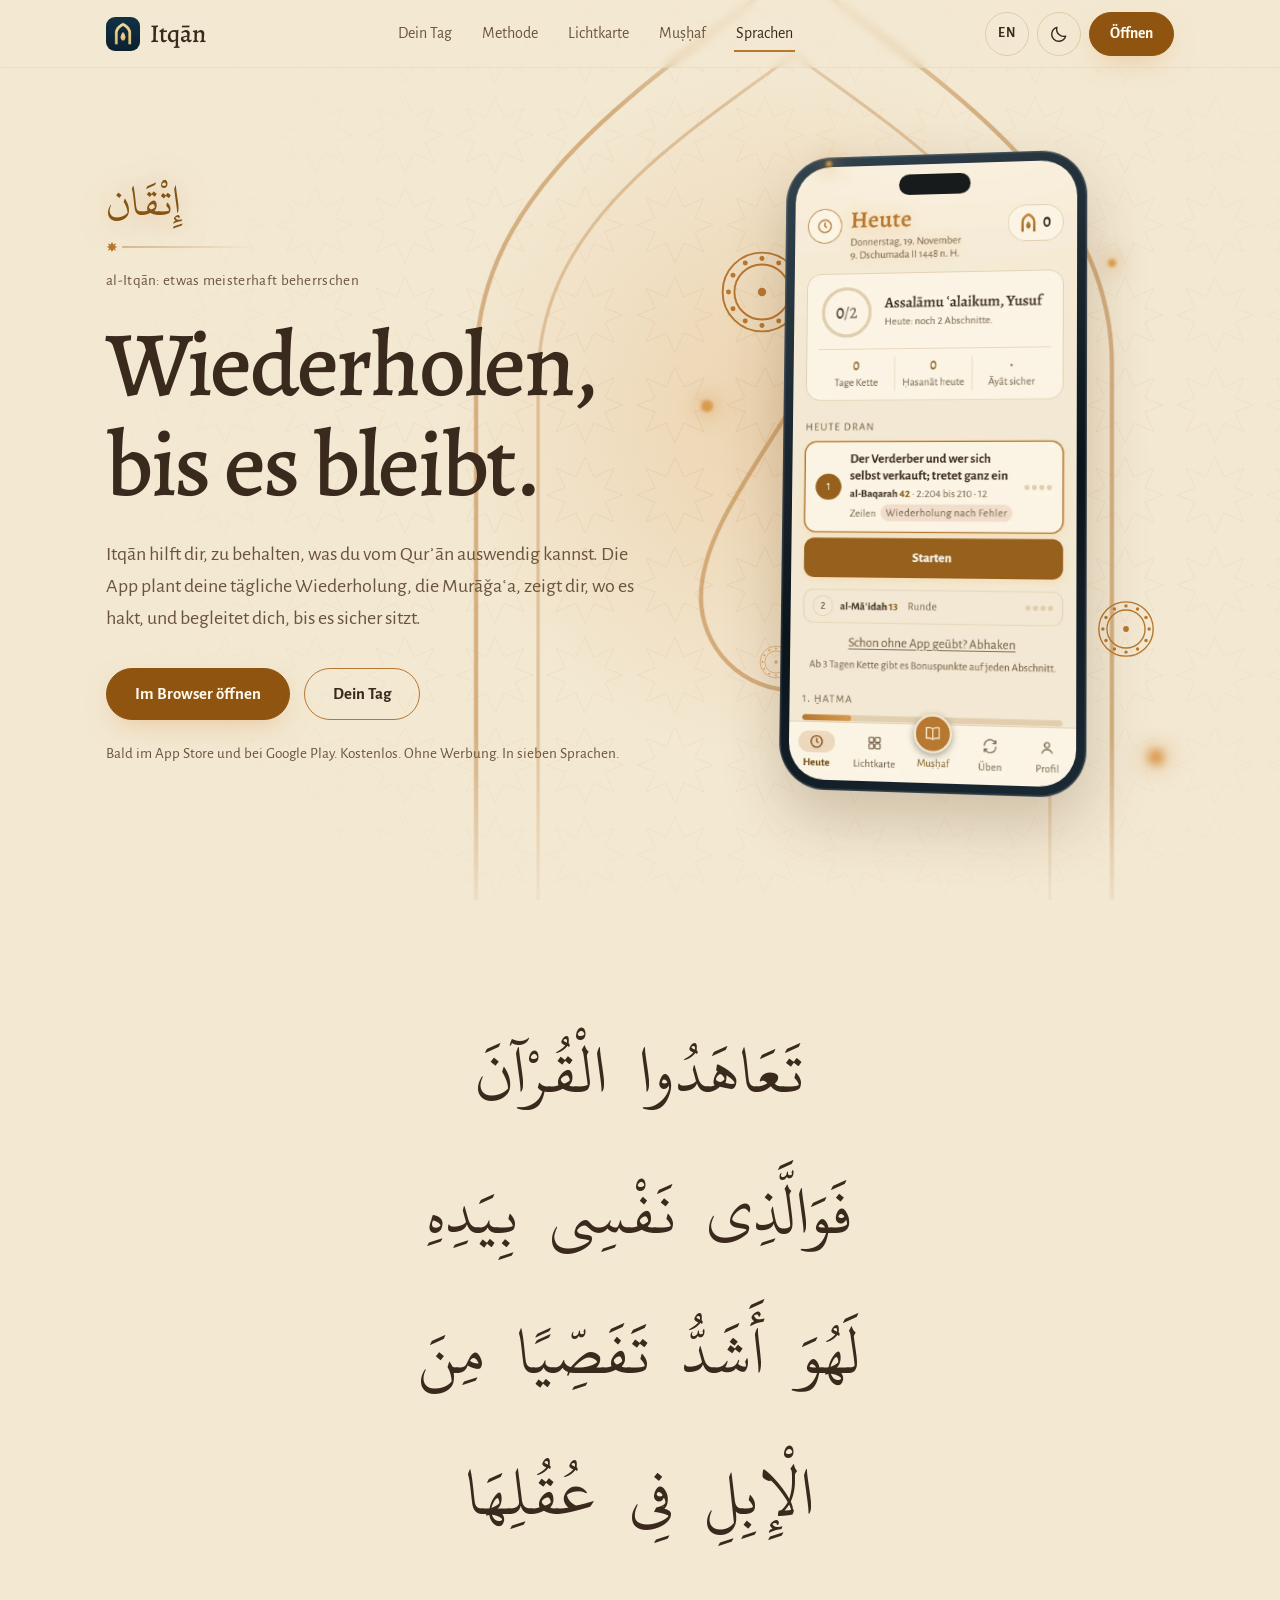
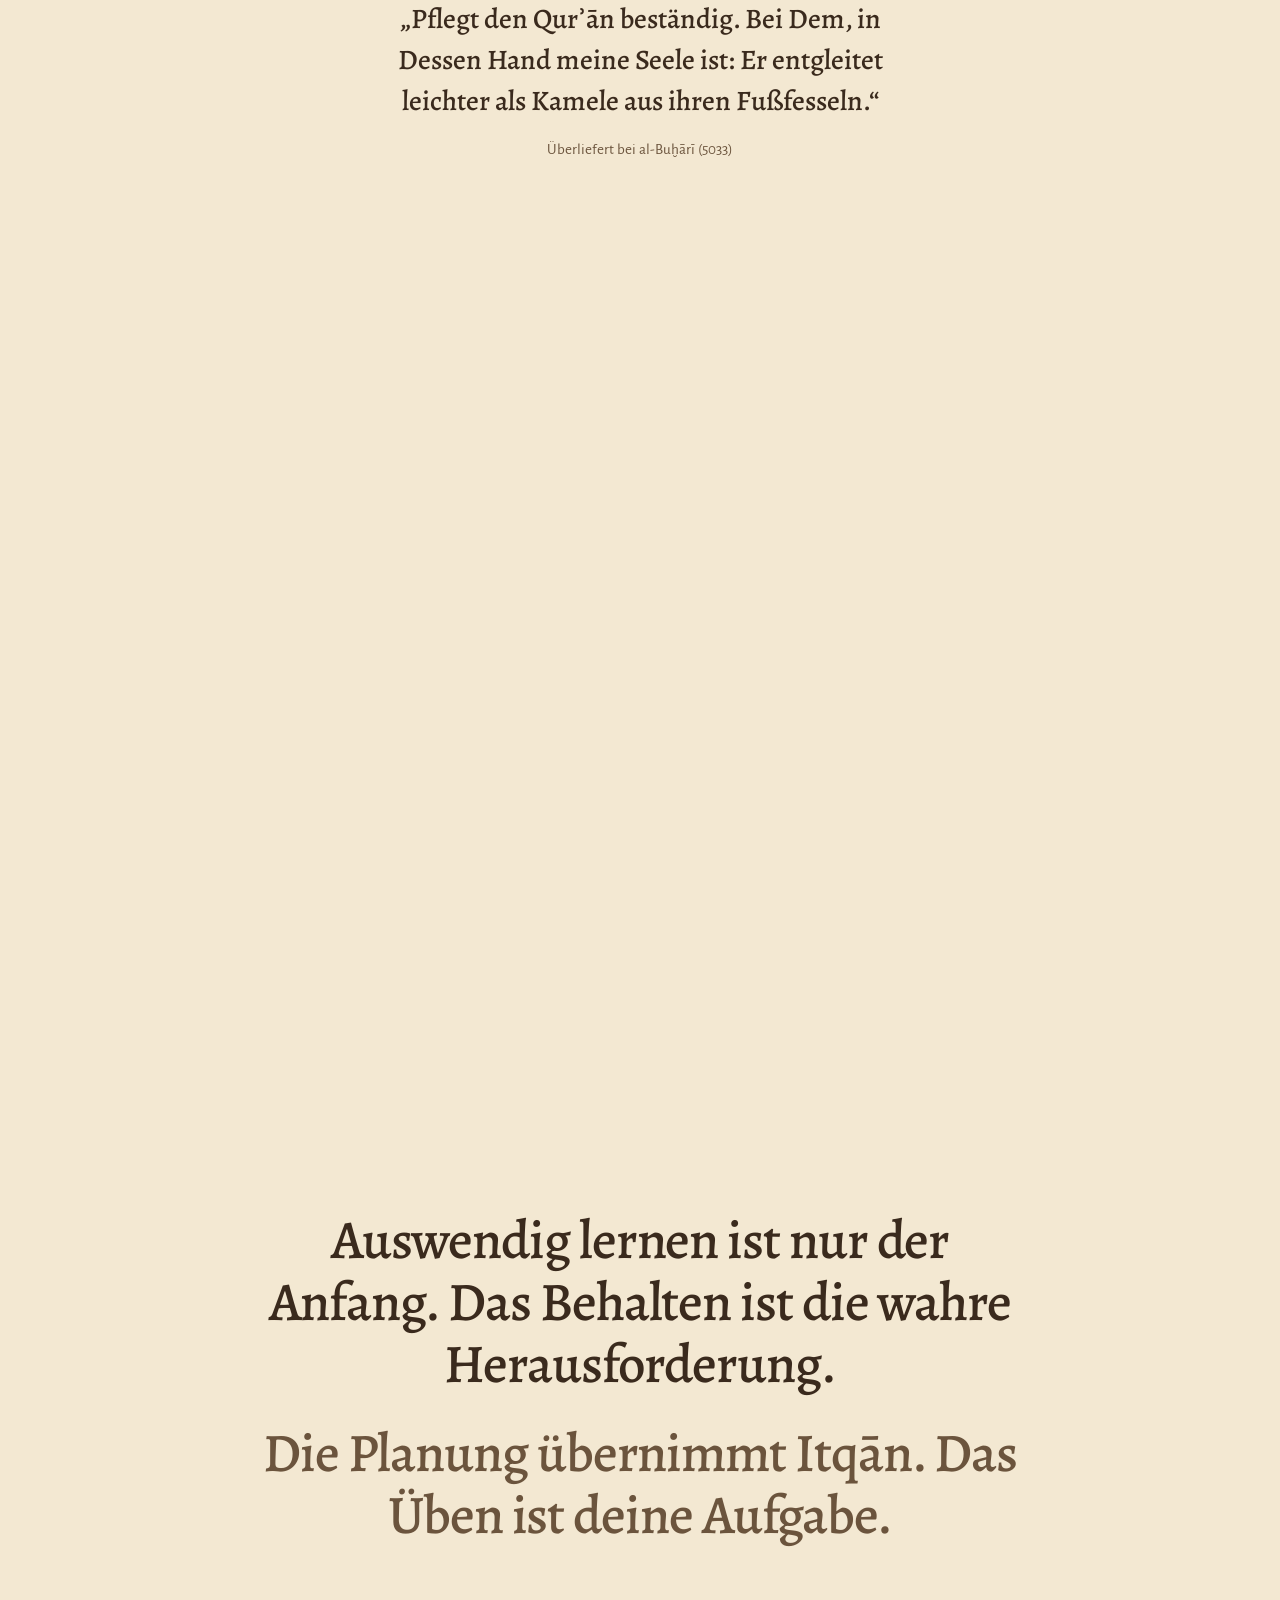
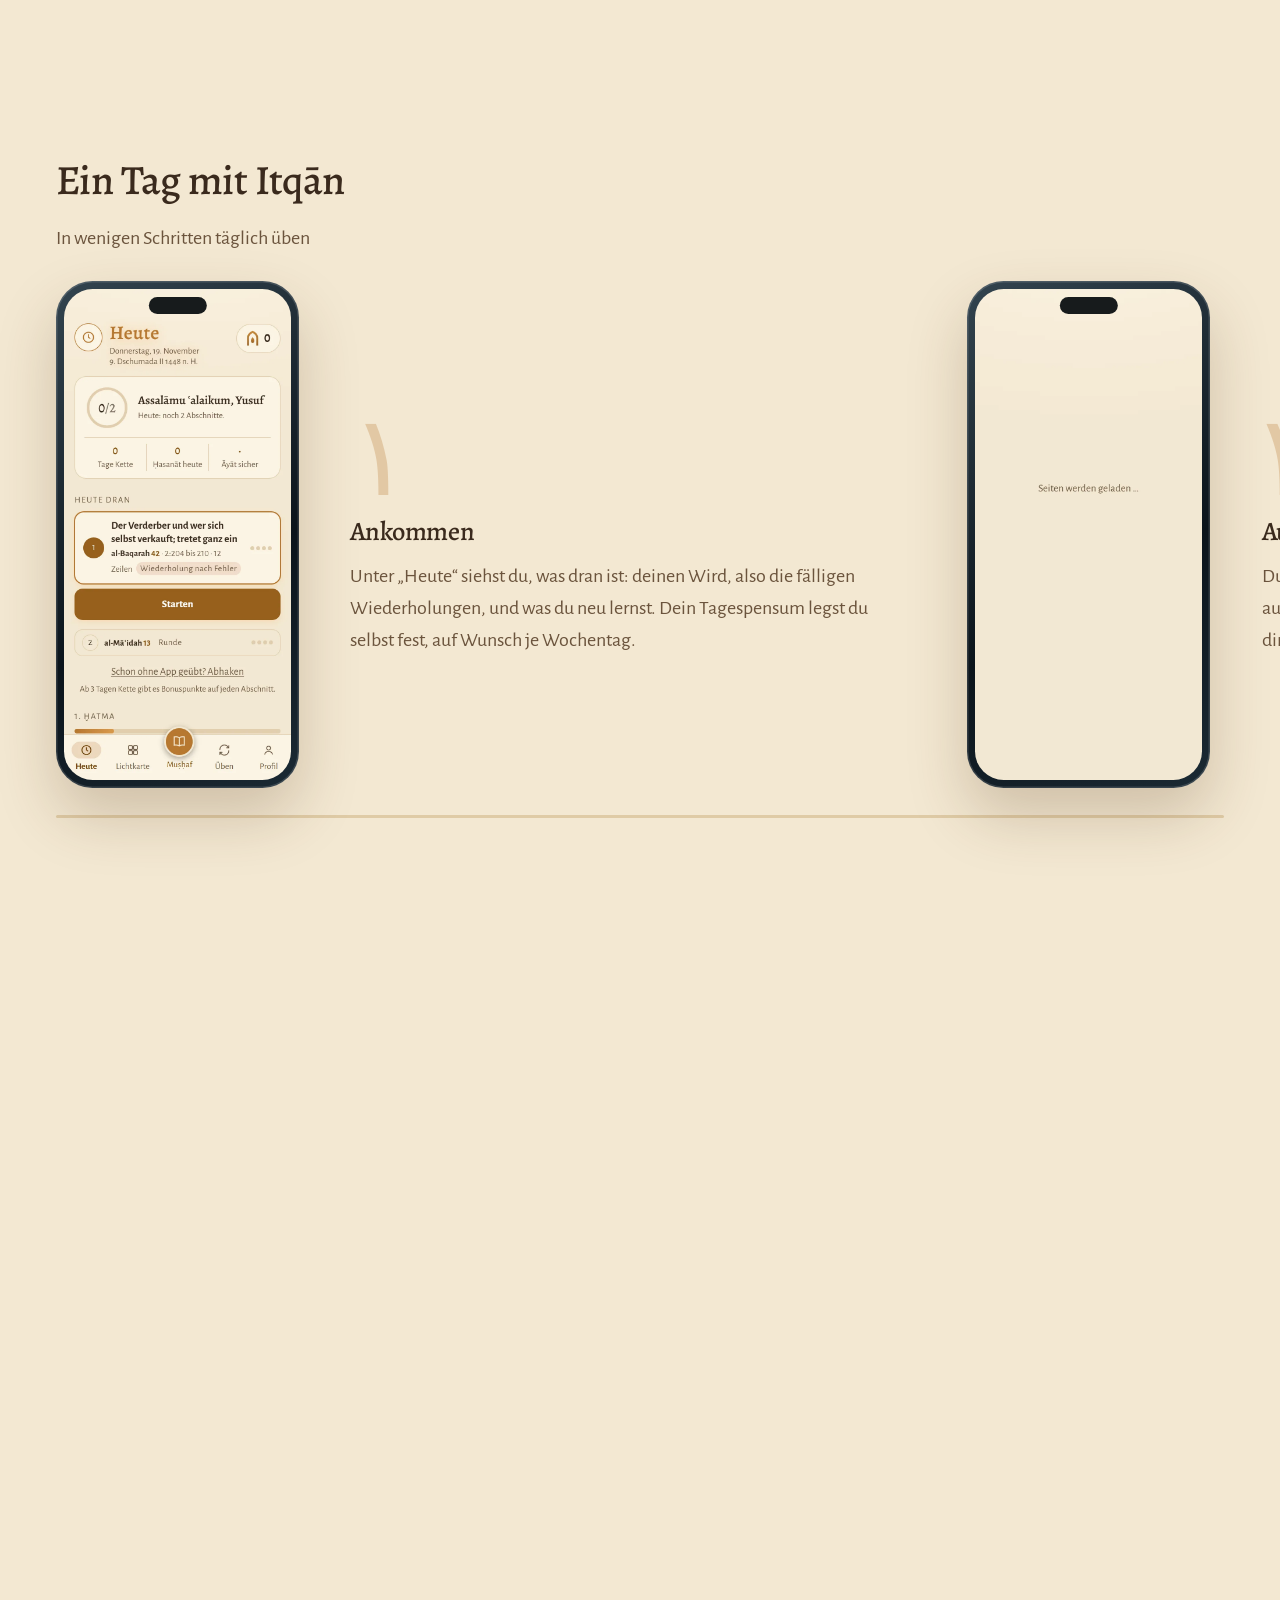
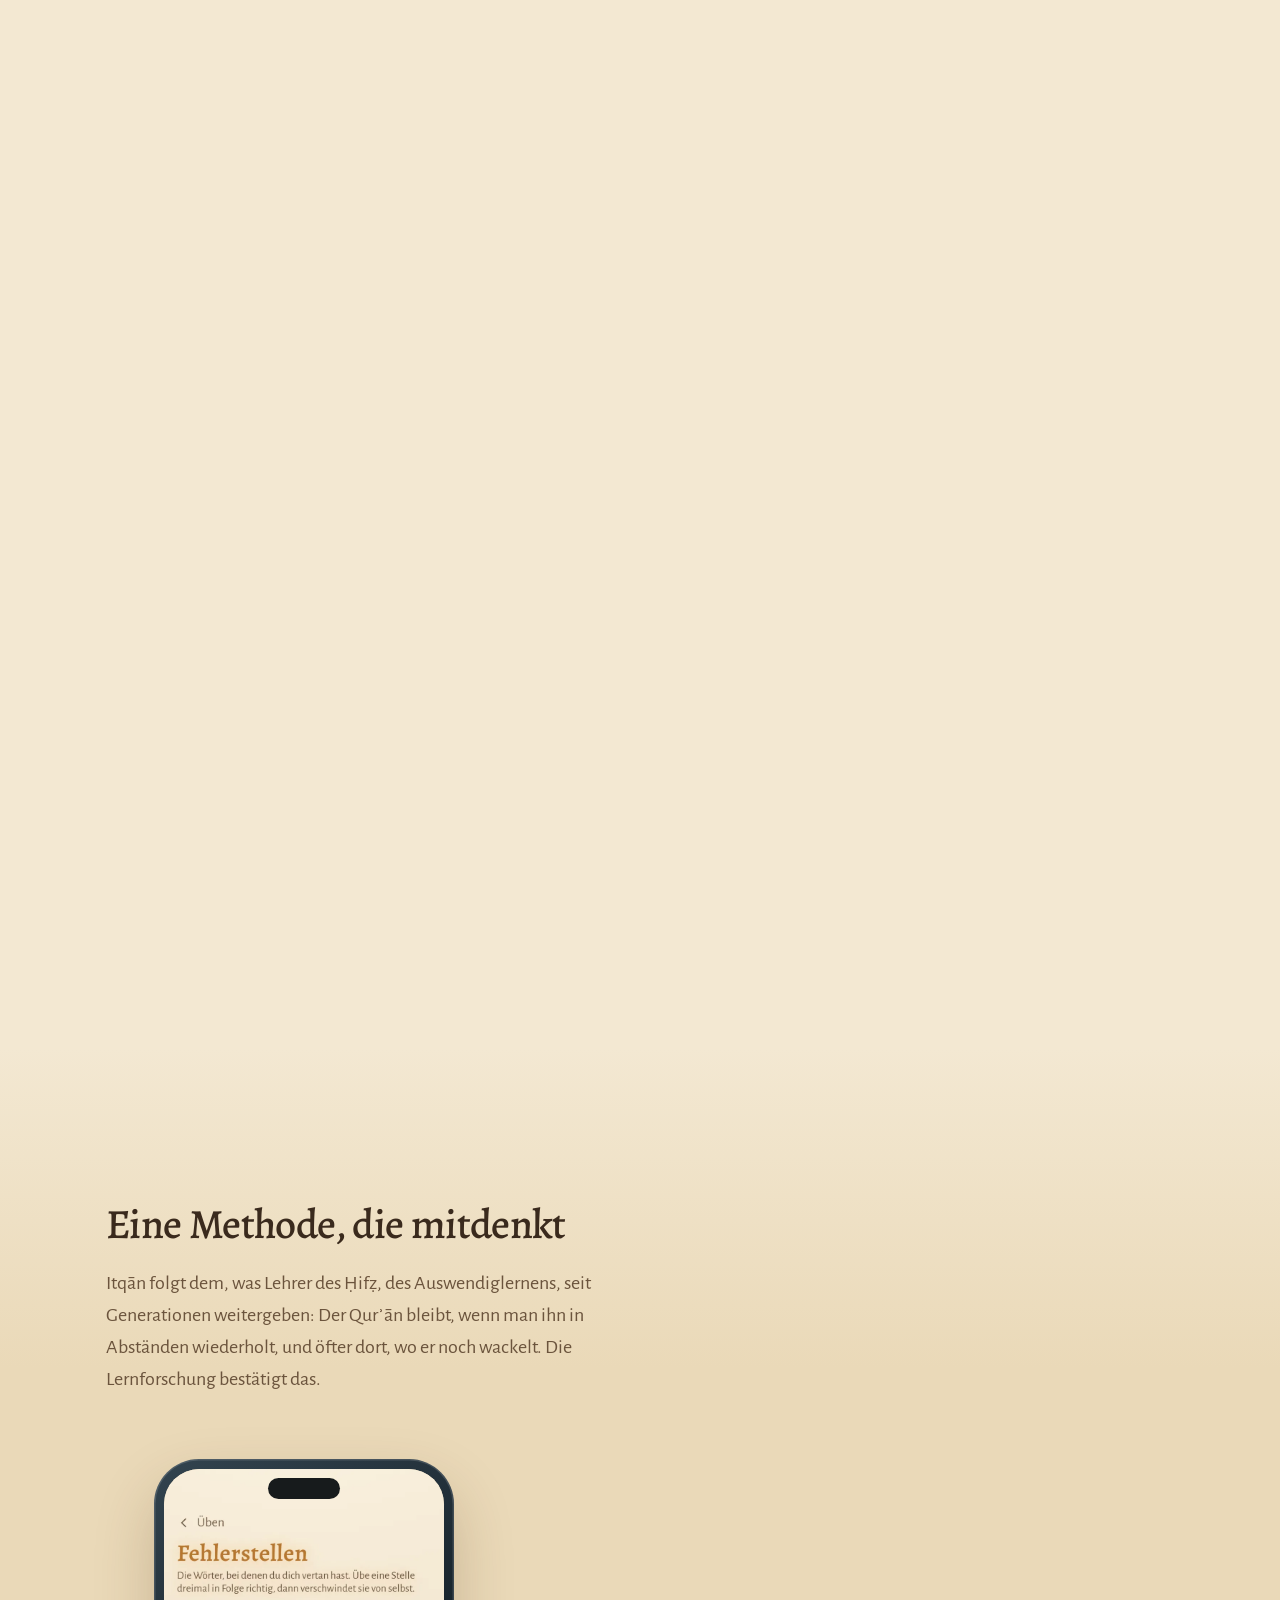
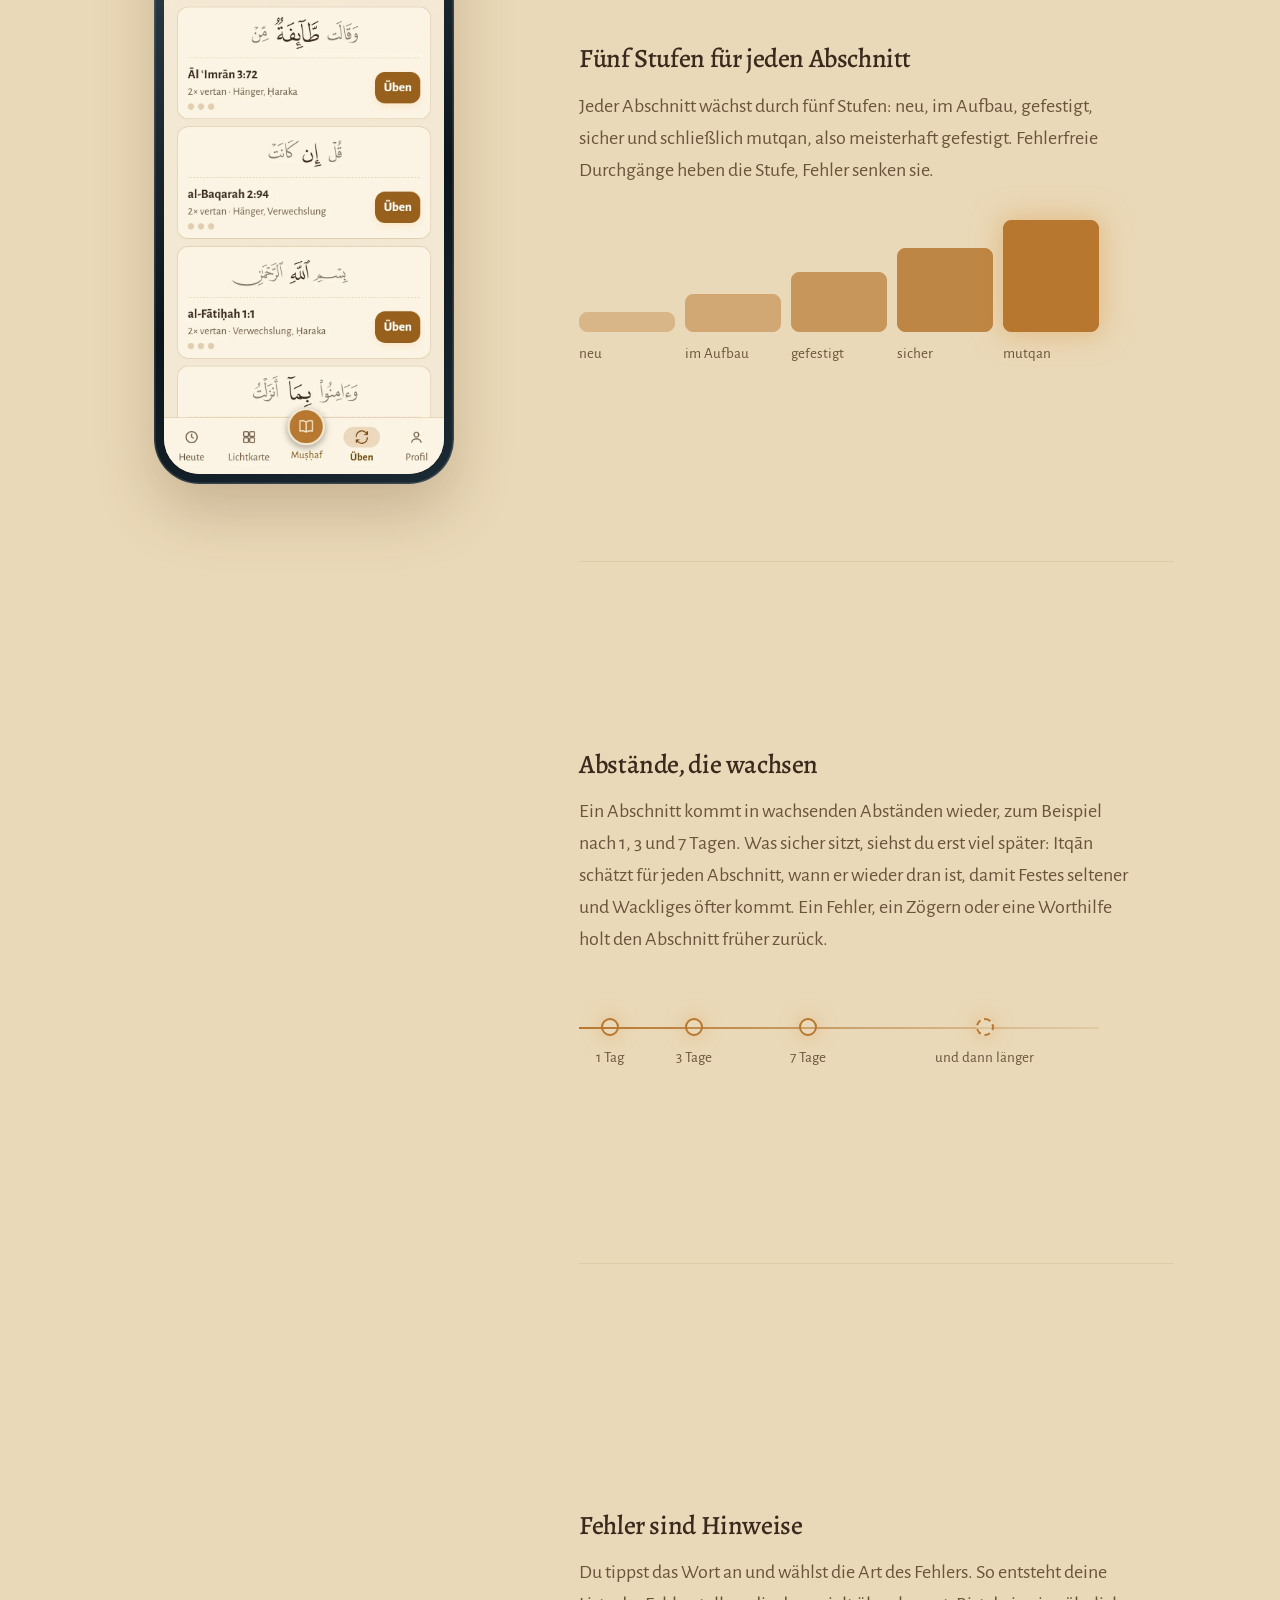
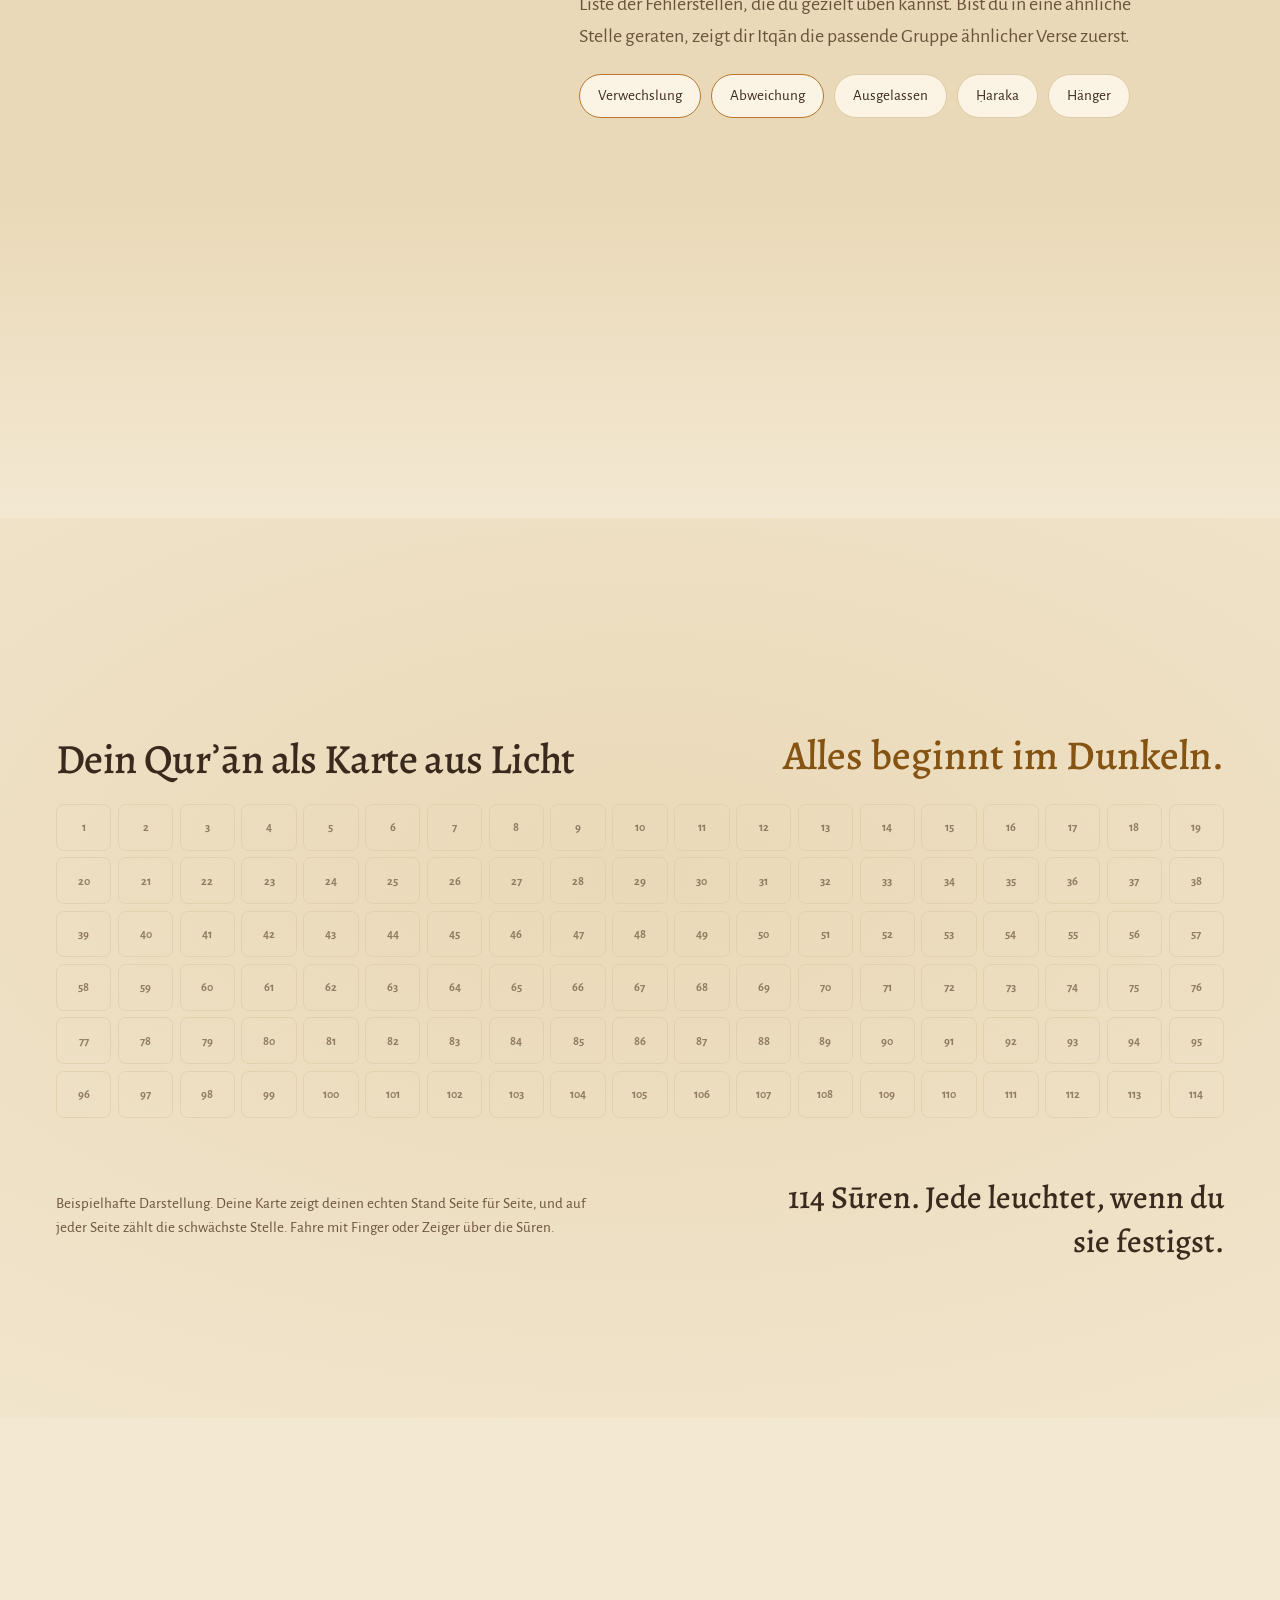
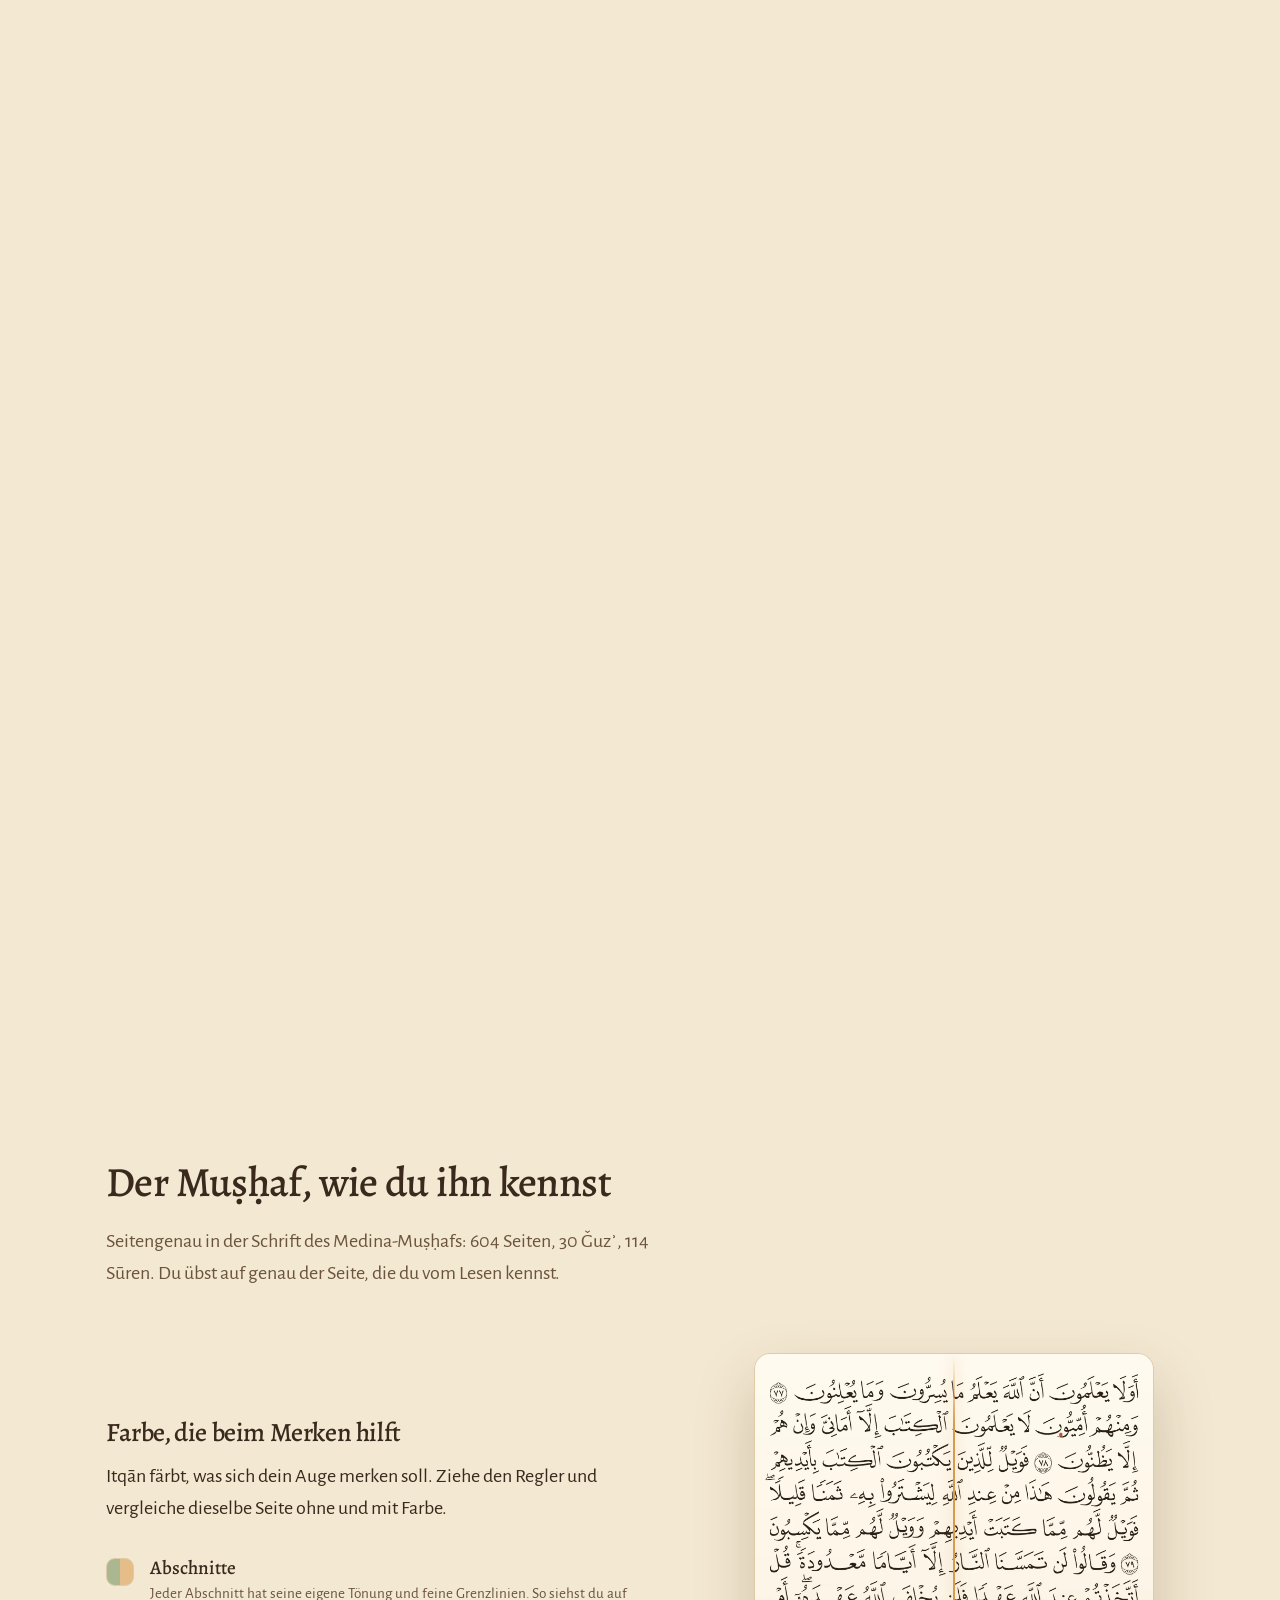
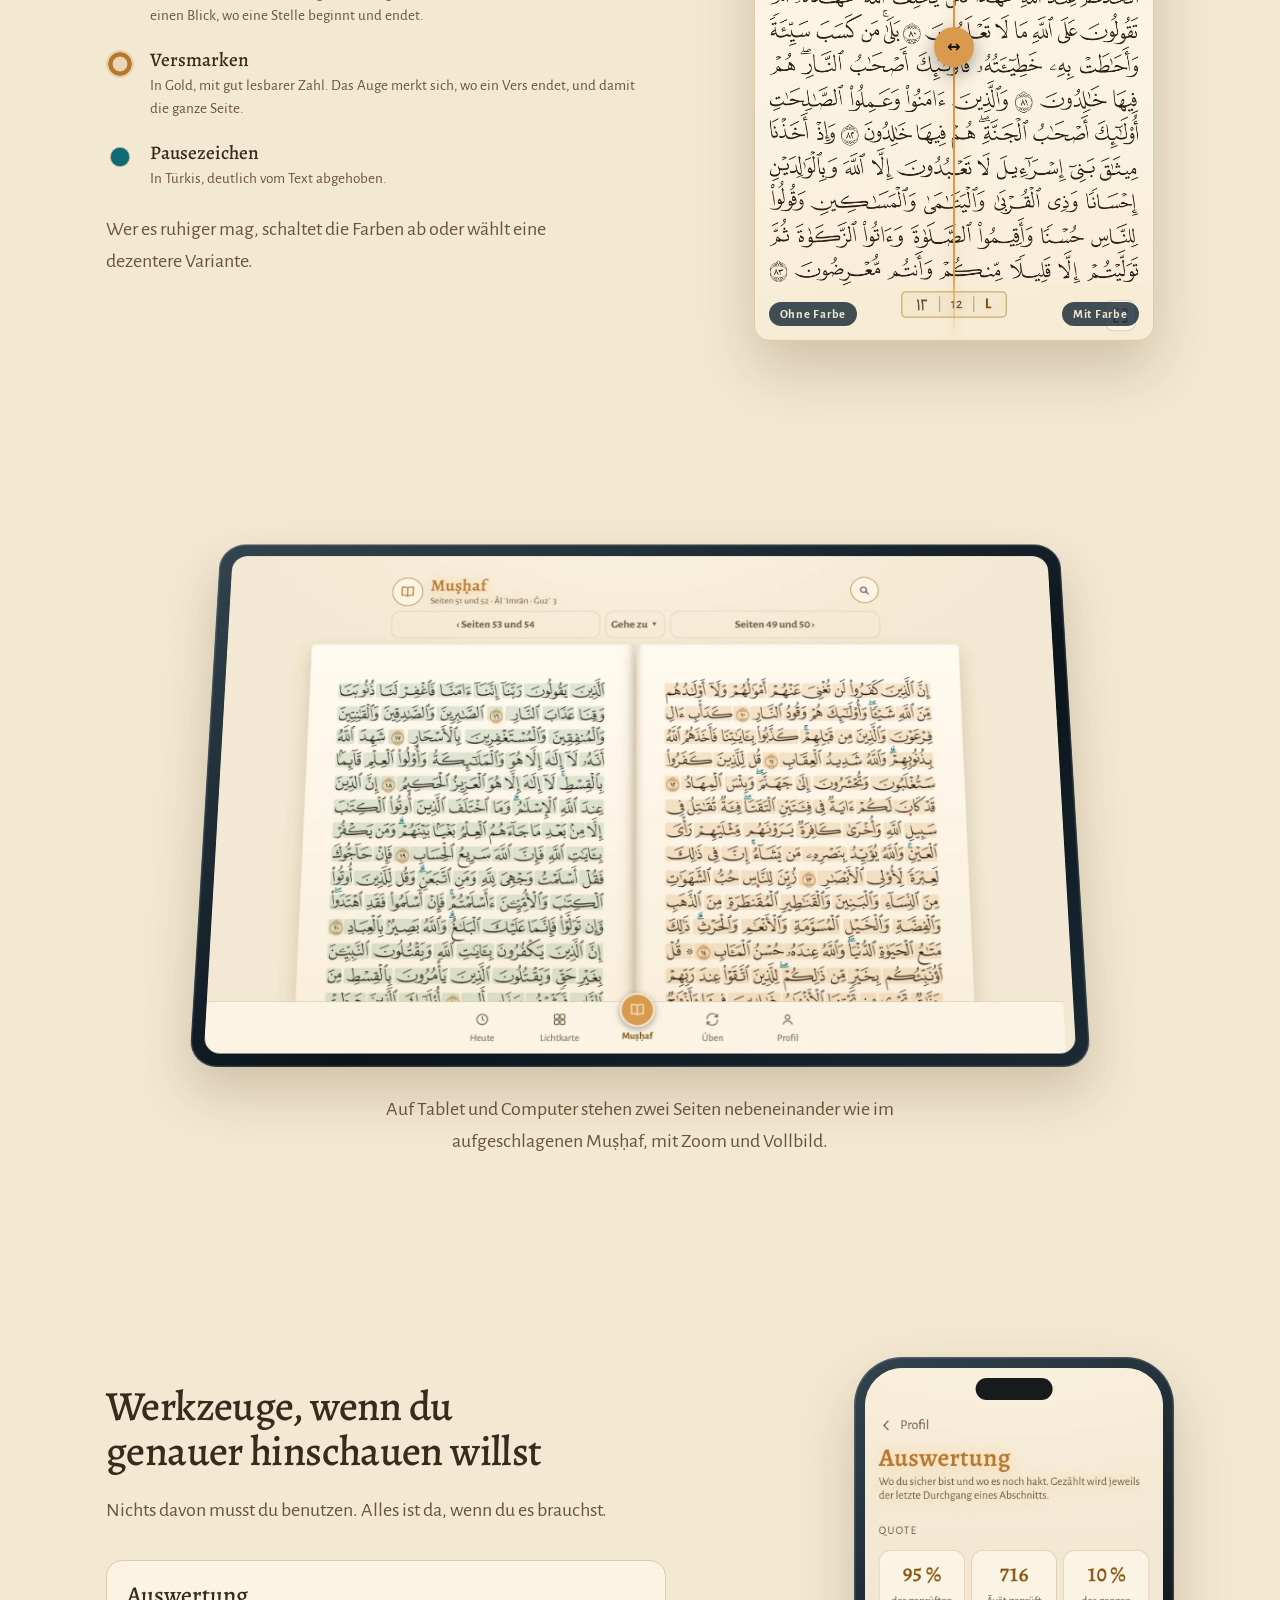
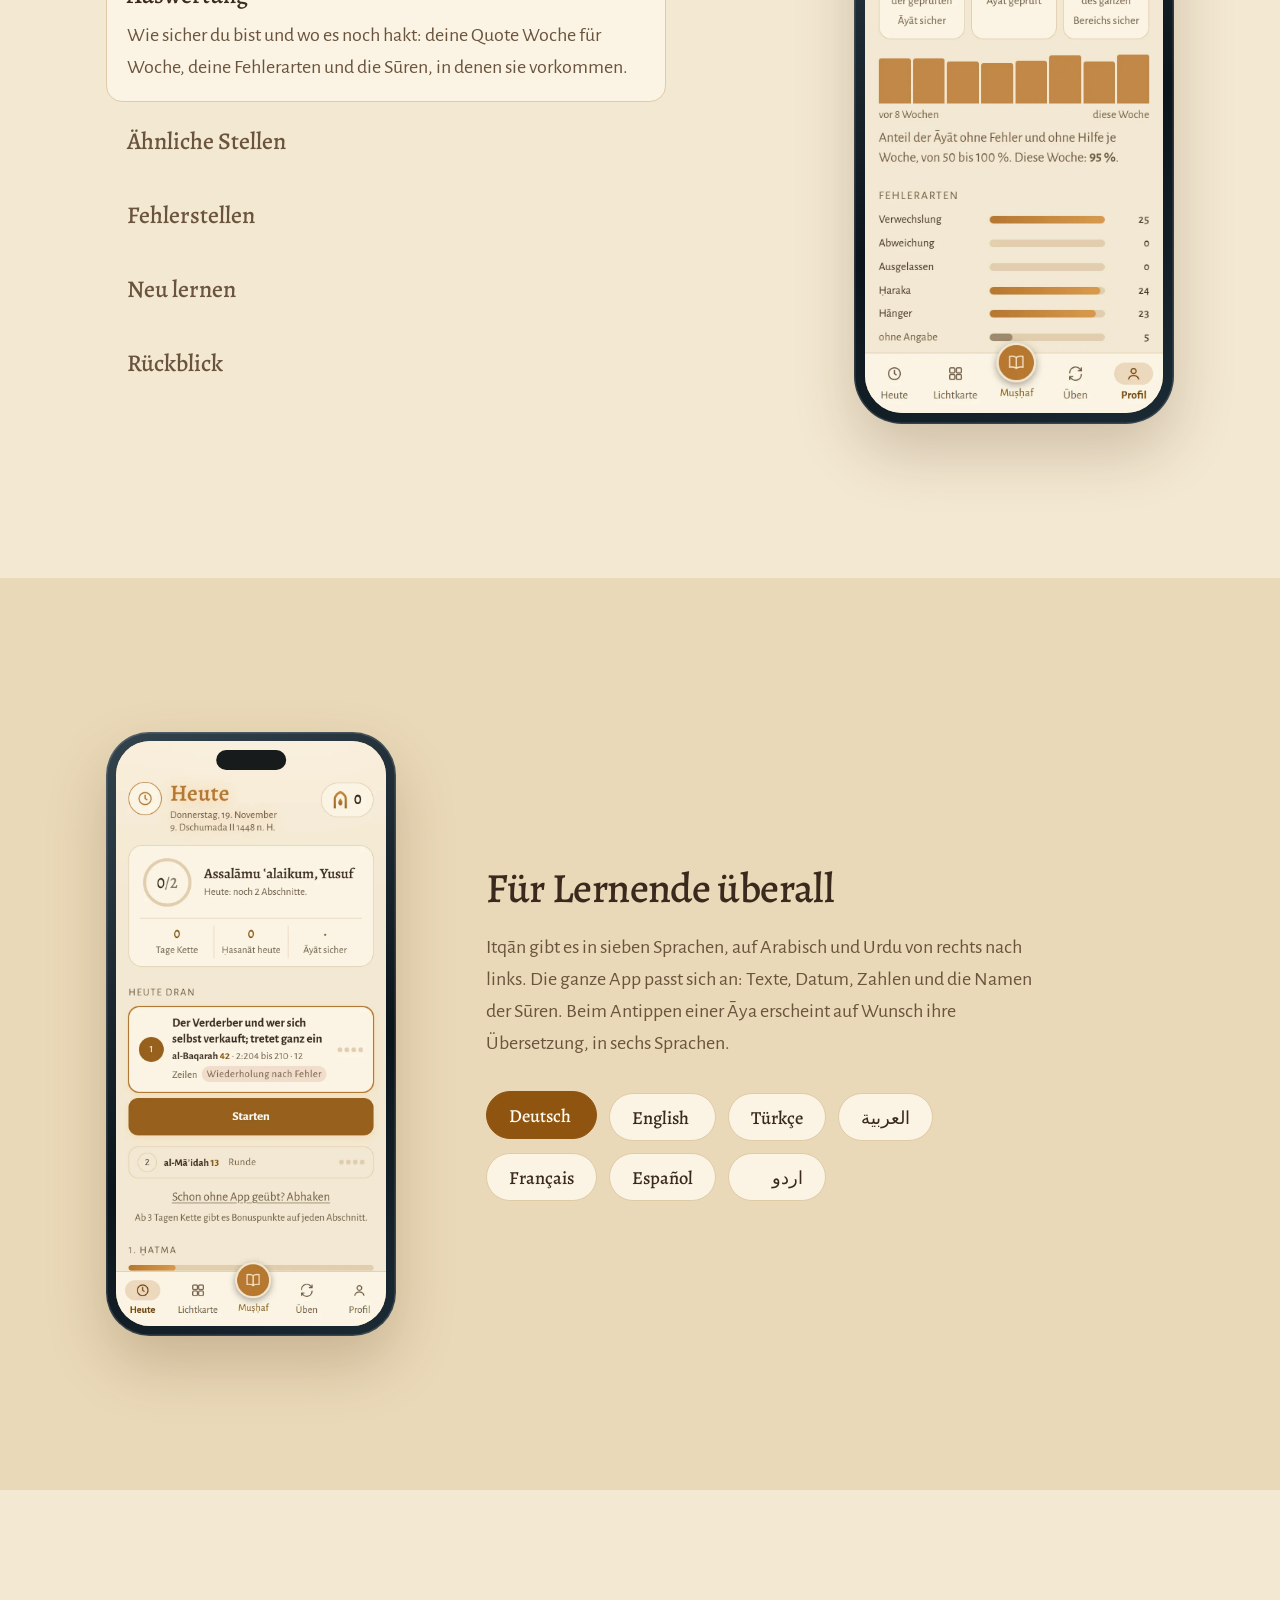
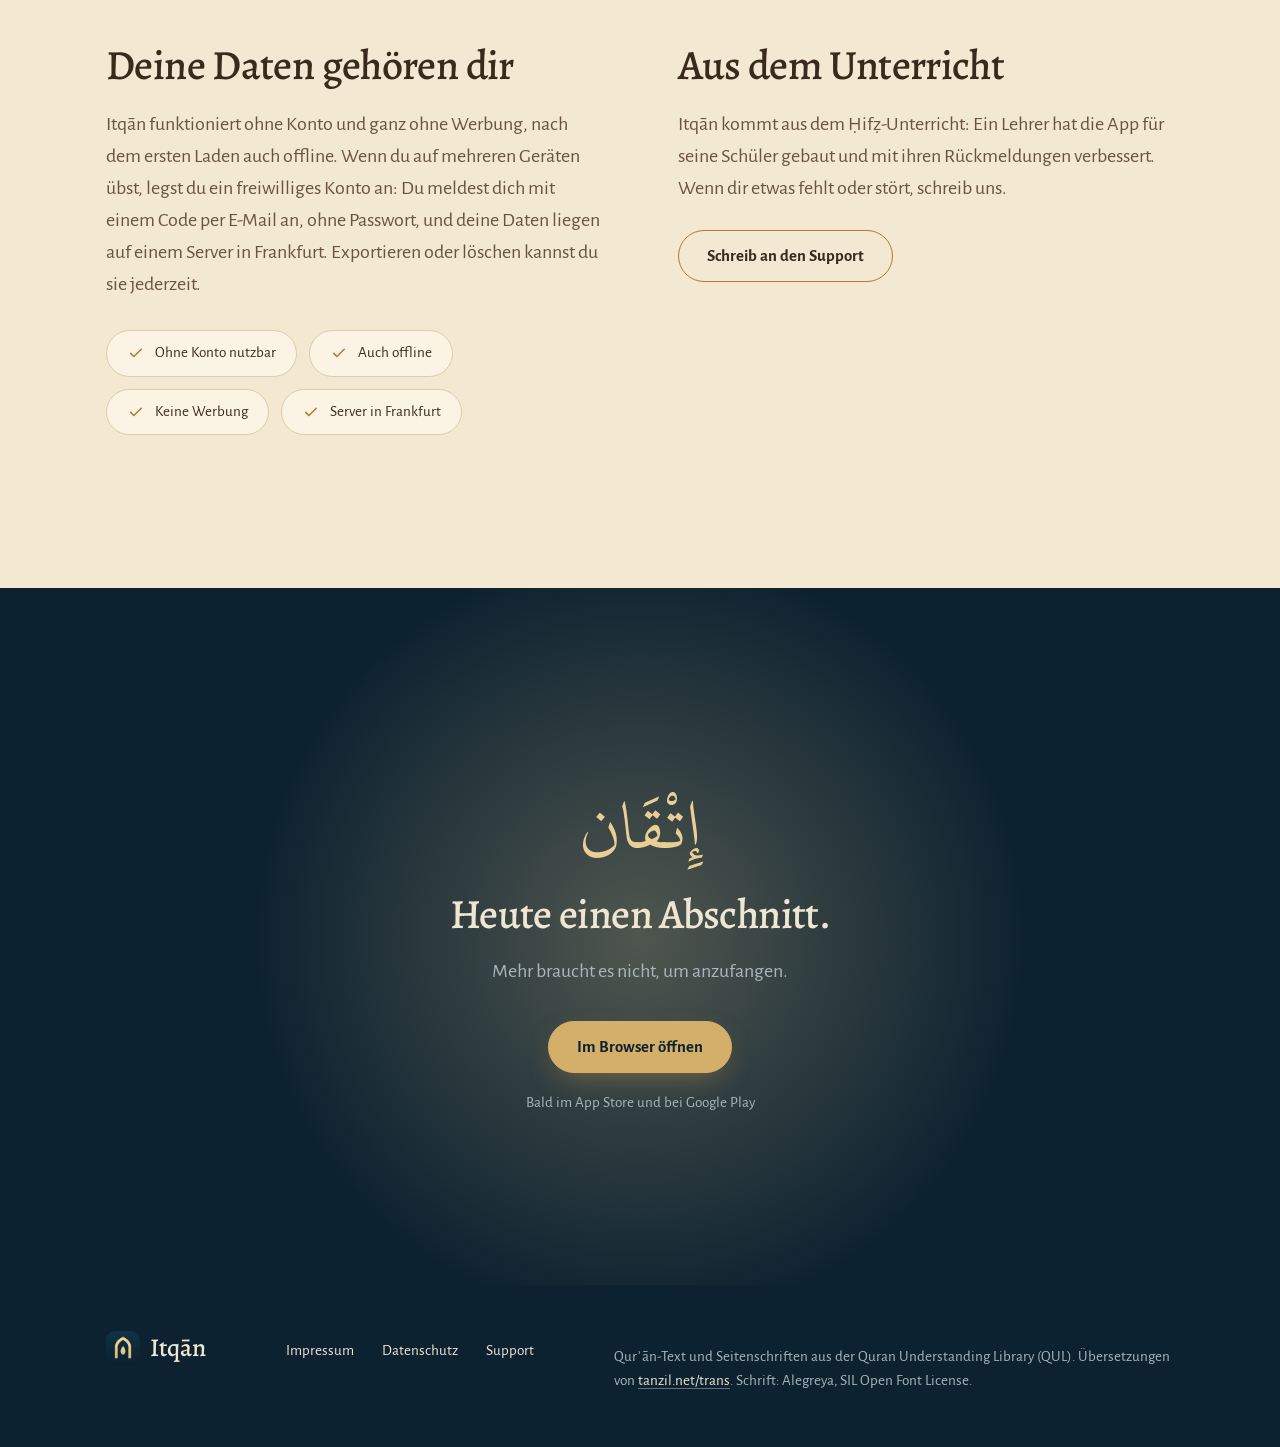
==== index.html @ 9ec47d4d "Website: einheitliches Schrift- und Breitenmodell (Ueberschriften, Texte, Kleintexte, Lesebreite) Co" ====
<!doctype html>
<html lang="de" class="no-js">
<head>
<meta charset="utf-8">
<meta name="viewport" content="width=device-width,initial-scale=1,viewport-fit=cover">
<title>Itqān: Qurʾān wiederholen, bis es bleibt</title>
<meta name="description" content="Itqān ist die App für die Murāǧaʿa, das regelmäßige Wiederholen des ganzen Qurʾān. Sie plant deine Wiederholung, zeigt dir, wo es hakt, und hilft dir, Gelerntes dauerhaft zu festigen. Kostenlos und ohne Werbung.">
<link rel="canonical" href="https://itqan.at/">
<link rel="alternate" hreflang="de" href="https://itqan.at/"><link rel="alternate" hreflang="en" href="https://itqan.at/en/"><link rel="alternate" hreflang="x-default" href="https://itqan.at/">
<meta property="og:type" content="website"><meta property="og:title" content="Itqān: Qurʾān wiederholen, bis es bleibt"><meta property="og:description" content="Itqān ist die App für die Murāǧaʿa, das regelmäßige Wiederholen des ganzen Qurʾān. Sie plant deine Wiederholung, zeigt dir, wo es hakt, und hilft dir, Gelerntes dauerhaft zu festigen. Kostenlos und ohne Werbung."><meta property="og:url" content="https://itqan.at/"><meta property="og:image" content="https://itqan.at/img/og.png"><meta property="og:image:alt" content="Itqān: Qurʾān wiederholen, bis es bleibt">
<meta name="twitter:card" content="summary_large_image">
<meta name="theme-color" content="#f3e8d2" media="(prefers-color-scheme: light)"><meta name="theme-color" content="#0d2230" media="(prefers-color-scheme: dark)">
<link rel="icon" href="icons/favicon-32.png" sizes="32x32"><link rel="apple-touch-icon" href="icons/apple-touch-icon.png">
<script>(function(){var d=document.documentElement;d.className='no-js';var t=null;try{t=localStorage.getItem('itqan-site-thema')}catch(e){}if(t!=='hell'&&t!=='dunkel')t=matchMedia('(prefers-color-scheme: dark)').matches?'dunkel':'hell';d.dataset.theme=t})()</script>
<link rel="preload" href="fonts/Alegreya-500-latin.woff2" as="font" type="font/woff2" crossorigin>
<link rel="stylesheet" href="css/site.css">
</head>
<body id="top">
<svg width="0" height="0" style="position:absolute" aria-hidden="true" focusable="false"><defs>
<symbol id="ros" viewBox="0 0 64 64"><g fill="none" stroke="currentColor" stroke-width="1.5"><circle cx="32" cy="32" r="30"/><circle cx="32" cy="32" r="21"/></g><g fill="currentColor"><circle cx="32" cy="32" r="3.2"/><circle cx="57.50" cy="32.00" r="1.9"/><circle cx="54.08" cy="44.75" r="1.9"/><circle cx="44.75" cy="54.08" r="1.9"/><circle cx="32.00" cy="57.50" r="1.9"/><circle cx="19.25" cy="54.08" r="1.9"/><circle cx="9.92" cy="44.75" r="1.9"/><circle cx="6.50" cy="32.00" r="1.9"/><circle cx="9.92" cy="19.25" r="1.9"/><circle cx="19.25" cy="9.92" r="1.9"/><circle cx="32.00" cy="6.50" r="1.9"/><circle cx="44.75" cy="9.92" r="1.9"/><circle cx="54.08" cy="19.25" r="1.9"/></g></symbol>
<symbol id="sonne" viewBox="0 0 24 24"><g fill="none" stroke="currentColor" stroke-width="1.7" stroke-linecap="round"><circle cx="12" cy="12" r="4.2"/><path d="M12 2.5v2.2M12 19.3v2.2M2.5 12h2.2M19.3 12h2.2M5.3 5.3l1.6 1.6M17.1 17.1l1.6 1.6M18.7 5.3l-1.6 1.6M6.9 17.1l-1.6 1.6"/></g></symbol>
<symbol id="mond" viewBox="0 0 24 24"><path d="M20 14.5A8.5 8.5 0 0 1 9.5 4a8.5 8.5 0 1 0 10.5 10.5z" fill="none" stroke="currentColor" stroke-width="1.7" stroke-linejoin="round"/></symbol>
<symbol id="haken" viewBox="0 0 24 24"><path d="M5 12.5l4.2 4.2L19 7" fill="none" stroke="currentColor" stroke-width="2" stroke-linecap="round" stroke-linejoin="round"/></symbol>
</defs></svg>
<a class="skip" href="#inhalt">Zum Inhalt springen</a>
<header class="kopf"><div class="wrap">
  <a class="logo" href="#top" aria-label="Itqān"><img src="icons/icon-192.png" width="34" height="34" alt="">Itqān</a>
  <nav class="menue" aria-label="Hauptmenü"><a href="#tag">Dein Tag</a><a href="#methode">Methode</a><a href="#karte">Lichtkarte</a><a href="#mushaf">Muṣḥaf</a><a href="#sprachen">Sprachen</a></nav>
  <div class="werkz">
    <a class="spr-knopf" href="en/" hreflang="en" lang="en" aria-label="EN">EN</a>
    <button class="ico-knopf" id="thema" type="button" aria-label="Hell oder dunkel wechseln"><svg class="mond" aria-hidden="true"><use href="#mond"/></svg><svg class="sonne" aria-hidden="true"><use href="#sonne"/></svg></button>
    <a class="knopf haupt" style="min-height:44px;padding:0 20px;font-size:.98rem" href="https://ali-seckin.github.io/itqan/">Öffnen</a>
  </div>
</div></header>

<main id="inhalt">
<header class="held">
  <div class="held-bg" aria-hidden="true"><div class="schein"></div><svg class="muster" aria-hidden="true"><defs><pattern id="st" width="90" height="90" patternUnits="userSpaceOnUse"><path d="M45 7L54 27L74 18L65 38L83 45L65 52L74 72L54 63L45 83L36 63L16 72L25 52L7 45L25 38L16 18L36 27Z" fill="none" stroke="currentColor" stroke-width=".9"/></pattern></defs><rect width="100%" height="100%" fill="url(#st)"/></svg><svg class="bogen" viewBox="0 0 200 260" fill="none" stroke="currentColor" aria-hidden="true"><path d="M18 252V108C18 62 62 36 100 6C138 36 182 62 182 108V252" stroke-width="1.1"/><path d="M34 252V112C34 72 70 50 100 28C130 50 166 72 166 112V252" stroke-width=".8" opacity=".7"/><path d="M100 118c14 22 24 36 24 50a24 24 0 0 1-48 0c0-14 10-28 24-50z" stroke-width="1.1"/></svg></div>
  <div class="wrap">
    <div class="held-text">
      <div class="titel-rahmen"><p class="ar-titel ar" lang="ar">إِتْقَان</p><svg class="titel-zier" viewBox="0 0 150 12" aria-hidden="true"><defs><linearGradient id="zl" gradientUnits="userSpaceOnUse" x1="16" y1="0" x2="150" y2="0"><stop offset="0" stop-color="currentColor" stop-opacity=".85"/><stop offset="1" stop-color="currentColor" stop-opacity="0"/></linearGradient></defs><path d="M16 6H150" stroke="url(#zl)" stroke-width="1" fill="none"/><path transform="translate(6 6) scale(.14) translate(-45 -45)" fill="currentColor" d="M45 7L54 27L74 18L65 38L83 45L65 52L74 72L54 63L45 83L36 63L16 72L25 52L7 45L25 38L16 18L36 27Z"/></svg></div>
      <p class="ar-unter">al-Itqān: etwas meisterhaft beherrschen</p>
      <h1>Wiederholen,<br>bis es bleibt.</h1>
      <p class="lead">Itqān hilft dir, zu behalten, was du vom Qurʾān auswendig kannst. Die App plant deine tägliche Wiederholung, die Murāǧaʿa, zeigt dir, wo es hakt, und begleitet dich, bis es sicher sitzt.</p>
      <div class="cta"><a class="knopf haupt" href="https://ali-seckin.github.io/itqan/">Im Browser öffnen</a><a class="knopf leer" href="#tag" aria-disabled="false">Dein Tag</a></div>
      <p class="held-note">Bald im App Store und bei Google Play. Kostenlos. Ohne Werbung. In sieben Sprachen.</p>
    </div>
    <div class="buehne">
      <span class="fl r1" data-t="26" data-s="30" aria-hidden="true"><svg><use href="#ros"/></svg></span>
      <span class="fl r2" data-t="-18" data-s="90" aria-hidden="true"><svg><use href="#ros"/></svg></span>
      <span class="fl r3" data-t="34" data-s="50" aria-hidden="true"><svg><use href="#ros"/></svg></span>
      <svg class="bogen-m" viewBox="0 0 200 260" fill="none" stroke="currentColor" aria-hidden="true"><path d="M18 252V108C18 62 62 36 100 6C138 36 182 62 182 108V252" stroke-width="1.1"/><path d="M34 252V112C34 72 70 50 100 28C130 50 166 72 166 112V252" stroke-width=".8" opacity=".7"/><path d="M100 118c14 22 24 36 24 50a24 24 0 0 1-48 0c0-14 10-28 24-50z" stroke-width="1.1"/></svg>
      <figure class="phone"><div class="rahmen"><div class="bild"><img class="t-hell" src="img/heute-hell.webp" alt="Die Ansicht Heute in Itqān: Begrüßung, Wird des Tages und die Abschnitte, die jetzt dran sind" width="780" height="1688" fetchpriority="high" decoding="async"><img class="t-dunkel" src="img/heute-dunkel.webp" alt="Die Ansicht Heute in Itqān: Begrüßung, Wird des Tages und die Abschnitte, die jetzt dran sind" width="780" height="1688" fetchpriority="high" decoding="async"></div></div></figure>
      <span class="fl p1" data-t="40" data-s="120" aria-hidden="true"></span><span class="fl p2" data-t="-30" data-s="80" aria-hidden="true"></span><span class="fl p3" data-t="-52" data-s="150" aria-hidden="true"></span><span class="fl p4" data-t="28" data-s="60" aria-hidden="true"></span>
    </div>
  </div>
</header>

<section class="szene hadith" aria-label="Der Prophet ﷺ sagte">
  <div class="klebt"><div>
    <p class="had-pre">Der Prophet <span class="ar sal">ﷺ</span> sagte</p>
    <p class="had-ar ar" lang="ar">تَعَاهَدُوا الْقُرْآنَ فَوَالَّذِي نَفْسِي بِيَدِهِ لَهُوَ أَشَدُّ تَفَصِّيًا مِنَ الْإِبِلِ فِي عُقُلِهَا</p>
    <p class="had-de">„Pflegt den Qurʾān beständig. Bei Dem, in Dessen Hand meine Seele ist: Er entgleitet leichter als Kamele aus ihren Fußfesseln.“</p>
    <p class="had-q">Überliefert bei al-Buḫārī (5033)</p>
  </div></div>
</section>

<section class="satz"><div class="wrap">
  <p class="gross rv">Auswendig lernen ist nur der Anfang. Das Behalten ist die wahre Herausforderung.</p>
  <p class="gross zweit rv" style="--d:.12s">Die Planung übernimmt Itqān. Das Üben ist deine Aufgabe.</p>
</div></section>

<section id="tag" class="tag">
  <div class="tag-szene"><div class="tag-buehne">
    <div class="wrap kopfblock"><h2 class="rv">Ein Tag mit Itqān</h2><p class="lead rv" style="--d:.1s">In wenigen Schritten täglich üben</p></div>
    <div class="tag-bahn"><article class="schritt"><div><figure class="phone"><div class="rahmen"><div class="bild"><img class="t-hell" src="img/heute-hell.webp" alt="Heute: der Plan des Tages" width="780" height="1688" loading="lazy" decoding="async"><img class="t-dunkel" src="img/heute-dunkel.webp" alt="Heute: der Plan des Tages" width="780" height="1688" loading="lazy" decoding="async"></div></div></figure></div><div><span class="nr" aria-hidden="true">١</span><h3>Ankommen</h3><p class="leise">Unter „Heute“ siehst du, was dran ist: deinen Wird, also die fälligen Wiederholungen, und was du neu lernst. Dein Tagespensum legst du selbst fest, auf Wunsch je Wochentag.</p></div></article><article class="schritt"><div><figure class="phone"><div class="rahmen"><div class="bild"><img class="t-hell" src="img/ueben-hell.webp" alt="Üben: die Seite mit verdecktem Text" width="780" height="1688" loading="lazy" decoding="async"><img class="t-dunkel" src="img/ueben-dunkel.webp" alt="Üben: die Seite mit verdecktem Text" width="780" height="1688" loading="lazy" decoding="async"></div></div></figure></div><div><span class="nr" aria-hidden="true">٢</span><h3>Aufsagen</h3><p class="leise">Du siehst die Seite wie im Muṣḥaf, nur mit verdecktem Text, und rezitierst aus dem Gedächtnis. Steckst du fest, hilft dir „Erstes Wort“, oder du siehst dir den Abschnitt vorher an.</p></div></article><article class="schritt"><div><figure class="phone"><div class="rahmen"><div class="bild"><img class="t-hell" src="img/ueben_offen-hell.webp" alt="Prüfen: der Vers ist aufgedeckt, darunter Fehler, Gezögert und Richtig" width="780" height="1688" loading="lazy" decoding="async"><img class="t-dunkel" src="img/ueben_offen-dunkel.webp" alt="Prüfen: der Vers ist aufgedeckt, darunter Fehler, Gezögert und Richtig" width="780" height="1688" loading="lazy" decoding="async"></div></div></figure></div><div><span class="nr" aria-hidden="true">٣</span><h3>Prüfen</h3><p class="leise">Dann deckst du auf und bewertest dich Vers für Vers: Richtig, Gezögert oder Fehler. Je ehrlicher du bewertest, desto besser passen deine Wiederholungen zu dir.</p></div></article><article class="schritt"><div><figure class="phone"><div class="rahmen"><div class="bild"><img class="t-hell" src="img/fertig-hell.webp" alt="Abschluss eines Abschnitts mit Ergebnis" width="780" height="1688" loading="lazy" decoding="async"><img class="t-dunkel" src="img/fertig-dunkel.webp" alt="Abschluss eines Abschnitts mit Ergebnis" width="780" height="1688" loading="lazy" decoding="async"></div></div></figure></div><div><span class="nr" aria-hidden="true">٤</span><h3>Abschließen</h3><p class="leise">Itqān-Punkte, deine Kette erfüllter Tage und die Ḥasanāt, gezählt nach rezitierten Buchstaben, zeigen, dass du dranbleibst. Wer mag, blendet die Ḥasanāt aus.</p></div></article></div>
    <div class="tag-fuss" aria-hidden="true"><i></i></div>
  </div></div>
</section>

<section id="methode" class="abschnitt meth"><div class="wrap">
  <div class="kopfblock"><h2 class="rv">Eine Methode, die mitdenkt</h2><p class="lead rv" style="--d:.1s">Itqān folgt dem, was Lehrer des Ḥifẓ, des Auswendiglernens, seit Generationen weitergeben: Der Qurʾān bleibt, wenn man ihn in Abständen wiederholt, und öfter dort, wo er noch wackelt. Die Lernforschung bestätigt das.</p></div>
  <div class="meth-gitter">
    <div class="meth-phone" aria-hidden="false"><figure class="phone "><div class="rahmen"><div class="bild"><img class="t-hell lage an" src="img/karte-hell.webp" alt="Lichtkarte: wie viele Seiten auf welcher Stufe stehen" width="780" height="1688" loading="lazy" decoding="async" data-i="0"><img class="t-dunkel lage an" src="img/karte-dunkel.webp" alt="Lichtkarte: wie viele Seiten auf welcher Stufe stehen" width="780" height="1688" loading="lazy" decoding="async" data-i="0"><img class="t-hell lage" src="img/auswertung-hell.webp" alt="Auswertung: Quote und Fehlerarten" width="780" height="1688" loading="lazy" decoding="async" data-i="1"><img class="t-dunkel lage" src="img/auswertung-dunkel.webp" alt="Auswertung: Quote und Fehlerarten" width="780" height="1688" loading="lazy" decoding="async" data-i="1"><img class="t-hell lage" src="img/fehlerstellen-hell.webp" alt="Fehlerstellen: markierte Stellen zum gezielten Üben" width="780" height="1688" loading="lazy" decoding="async" data-i="2"><img class="t-dunkel lage" src="img/fehlerstellen-dunkel.webp" alt="Fehlerstellen: markierte Stellen zum gezielten Üben" width="780" height="1688" loading="lazy" decoding="async" data-i="2"></div></div></figure></div>
    <div class="meth-text">
      <div class="block"><h3 class="rv">Fünf Stufen für jeden Abschnitt</h3><p class="rv">Jeder Abschnitt wächst durch fünf Stufen: neu, im Aufbau, gefestigt, sicher und schließlich mutqan, also meisterhaft gefestigt. Fehlerfreie Durchgänge heben die Stufe, Fehler senken sie.</p>
        <div class="stufen" aria-hidden="true"><div class="stufe"><i></i>neu</div><div class="stufe"><i></i>im Aufbau</div><div class="stufe"><i></i>gefestigt</div><div class="stufe"><i></i>sicher</div><div class="stufe"><i></i>mutqan</div></div>
        <div class="meth-phone-inline"><figure class="phone"><div class="rahmen"><div class="bild"><img class="t-hell" src="img/karte-hell.webp" alt="Lichtkarte: wie viele Seiten auf welcher Stufe stehen" width="780" height="1688" loading="lazy" decoding="async"><img class="t-dunkel" src="img/karte-dunkel.webp" alt="Lichtkarte: wie viele Seiten auf welcher Stufe stehen" width="780" height="1688" loading="lazy" decoding="async"></div></div></figure></div></div>
      <div class="block"><h3 class="rv">Abstände, die wachsen</h3><p class="rv">Ein Abschnitt kommt in wachsenden Abständen wieder, zum Beispiel nach 1, 3 und 7 Tagen. Was sicher sitzt, siehst du erst viel später: Itqān schätzt für jeden Abschnitt, wann er wieder dran ist, damit Festes seltener und Wackliges öfter kommt. Ein Fehler, ein Zögern oder eine Worthilfe holt den Abschnitt früher zurück.</p>
        <div class="zeit" aria-hidden="true"><span class="pkt"><span>1 Tag</span></span><span class="pkt"><span>3 Tage</span></span><span class="pkt"><span>7 Tage</span></span><span class="pkt"><span>und dann länger</span></span></div>
        <div class="meth-phone-inline"><figure class="phone"><div class="rahmen"><div class="bild"><img class="t-hell" src="img/auswertung-hell.webp" alt="Auswertung: Quote und Fehlerarten" width="780" height="1688" loading="lazy" decoding="async"><img class="t-dunkel" src="img/auswertung-dunkel.webp" alt="Auswertung: Quote und Fehlerarten" width="780" height="1688" loading="lazy" decoding="async"></div></div></figure></div></div>
      <div class="block"><h3 class="rv">Fehler sind Hinweise</h3><p class="rv">Du tippst das Wort an und wählst die Art des Fehlers. So entsteht deine Liste der Fehlerstellen, die du gezielt üben kannst. Bist du in eine ähnliche Stelle geraten, zeigt dir Itqān die passende Gruppe ähnlicher Verse zuerst.</p>
        <div class="chips rv"><span class="chip hin">Verwechslung</span><span class="chip hin">Abweichung</span><span class="chip">Ausgelassen</span><span class="chip">Ḥaraka</span><span class="chip">Hänger</span></div>
        <div class="meth-phone-inline"><figure class="phone"><div class="rahmen"><div class="bild"><img class="t-hell" src="img/fehlerstellen-hell.webp" alt="Fehlerstellen: markierte Stellen zum gezielten Üben" width="780" height="1688" loading="lazy" decoding="async"><img class="t-dunkel" src="img/fehlerstellen-dunkel.webp" alt="Fehlerstellen: markierte Stellen zum gezielten Üben" width="780" height="1688" loading="lazy" decoding="async"></div></div></figure></div></div>
    </div>
  </div>
</div></section>

<section id="karte" class="szene karte-szene" aria-labelledby="karte-h">
  <div class="klebt">
    <div class="karte-kopf"><h2 id="karte-h">Dein Qurʾān als Karte aus Licht</h2><div class="karte-stufe" aria-hidden="true"><span data-k="0">Alles beginnt im Dunkeln.</span><span data-k="1" hidden>Neu.</span><span data-k="2" hidden>Im Aufbau.</span><span data-k="3" hidden>Gefestigt.</span><span data-k="4" hidden>Sicher.</span><span data-k="5" hidden>Mutqan.</span></div></div>
    <div class="lk-wrap"><div class="lk" role="img" aria-label="Karte der 114 Sūren, die beim Scrollen von dunkel nach hell durch die fünf Stufen leuchten" data-verse="Āyāt"></div><div class="lk-schein" aria-hidden="true"></div><div class="lk-info" aria-hidden="true"></div></div>
    <div class="karte-fuss"><p>Beispielhafte Darstellung. Deine Karte zeigt deinen echten Stand Seite für Seite, und auf jeder Seite zählt die schwächste Stelle. Fahre mit Finger oder Zeiger über die Sūren.</p><p class="karte-ende">114 Sūren. Jede leuchtet, wenn du sie festigst.</p></div>
  </div>
</section>
<script type="application/json" id="suren">[["الفاتحة","al-Fātiḥah",7],["البقرة","al-Baqarah",286],["آل عمران","Āl ʿImrān",200],["النساء","an-Nisāʾ",176],["المائدة","al-Māʾidah",120],["الأنعام","al-Anʿām",165],["الأعراف","al-Aʿrāf",206],["الأنفال","al-Anfāl",75],["التوبة","at-Taubah",129],["يونس","Yūnus",109],["هود","Hūd",123],["يوسف","Yūsuf",111],["الرعد","ar-Raʿd",43],["ابراهيم","Ibrāhīm",52],["الحجر","al-Ḥiǧr",99],["النحل","an-Naḥl",128],["الإسراء","al-Isrāʾ",111],["الكهف","al-Kahf",110],["مريم","Maryam",98],["طه","Ṭā Hā",135],["الأنبياء","al-Anbiyāʾ",112],["الحج","al-Ḥaǧǧ",78],["المؤمنون","al-Muʾminūn",118],["النور","an-Nūr",64],["الفرقان","al-Furqān",77],["الشعراء","aš-Šuʿarāʾ",227],["النمل","an-Naml",93],["القصص","al-Qaṣaṣ",88],["العنكبوت","al-ʿAnkabūt",69],["الروم","ar-Rūm",60],["لقمان","Luqmān",34],["السجدة","as-Saǧdah",30],["الأحزاب","al-Aḥzāb",73],["سبإ","Sabaʾ",54],["فاطر","Fāṭir",45],["يس","Yā Sīn",83],["الصافات","aṣ-Ṣāffāt",182],["ص","Ṣād",88],["الزمر","az-Zumar",75],["غافر","Ġāfir",85],["فصلت","Fuṣṣilat",54],["الشورى","aš-Šūrā",53],["الزخرف","az-Zuḫruf",89],["الدخان","ad-Duḫān",59],["الجاثية","al-Ǧāṯiyah",37],["الأحقاف","al-Aḥqāf",35],["محمد","Muḥammad",38],["الفتح","al-Fatḥ",29],["الحجرات","al-Ḥuǧurāt",18],["ق","Qāf",45],["الذاريات","aḏ-Ḏāriyāt",60],["الطور","aṭ-Ṭūr",49],["النجم","an-Naǧm",62],["القمر","al-Qamar",55],["الرحمن","ar-Raḥmān",78],["الواقعة","al-Wāqiʿah",96],["الحديد","al-Ḥadīd",29],["المجادلة","al-Muǧādilah",22],["الحشر","al-Ḥašr",24],["الممتحنة","al-Mumtaḥanah",13],["الصف","aṣ-Ṣaff",14],["الجمعة","al-Ǧumuʿah",11],["المنافقون","al-Munāfiqūn",11],["التغابن","at-Taġābun",18],["الطلاق","aṭ-Ṭalāq",12],["التحريم","at-Taḥrīm",12],["الملك","al-Mulk",30],["القلم","al-Qalam",52],["الحاقة","al-Ḥāqqah",52],["المعارج","al-Maʿāriǧ",44],["نوح","Nūḥ",28],["الجن","al-Ǧinn",28],["المزمل","al-Muzzammil",20],["المدثر","al-Muddaṯṯir",56],["القيامة","al-Qiyāmah",40],["الانسان","al-Insān",31],["المرسلات","al-Mursalāt",50],["النبإ","an-Nabaʾ",40],["النازعات","an-Nāziʿāt",46],["عبس","ʿAbasa",42],["التكوير","at-Takwīr",29],["الإنفطار","al-Infiṭār",19],["المطففين","al-Muṭaffifīn",36],["الإنشقاق","al-Inšiqāq",25],["البروج","al-Burūǧ",22],["الطارق","aṭ-Ṭāriq",17],["الأعلى","al-Aʿlā",19],["الغاشية","al-Ġāšiyah",26],["الفجر","al-Faǧr",30],["البلد","al-Balad",20],["الشمس","aš-Šams",15],["الليل","al-Lail",21],["الضحى","aḍ-Ḍuḥā",11],["الشرح","aš-Šarḥ",8],["التين","at-Tīn",8],["العلق","al-ʿAlaq",19],["القدر","al-Qadr",5],["البينة","al-Bayyinah",8],["الزلزلة","az-Zalzalah",8],["العاديات","al-ʿĀdiyāt",11],["القارعة","al-Qāriʿah",11],["التكاثر","at-Takāṯur",8],["العصر","al-ʿAṣr",3],["الهمزة","al-Humazah",9],["الفيل","al-Fīl",5],["قريش","Quraiš",4],["الماعون","al-Māʿūn",7],["الكوثر","al-Kauṯar",3],["الكافرون","al-Kāfirūn",6],["النصر","an-Naṣr",3],["المسد","al-Masad",5],["الإخلاص","al-Iḫlāṣ",4],["الفلق","al-Falaq",5],["الناس","an-Nās",6]]</script>

<section id="mushaf" class="abschnitt"><div class="wrap">
  <div class="kopfblock"><h2 class="rv">Der Muṣḥaf, wie du ihn kennst</h2><p class="lead rv" style="--d:.1s">Seitengenau in der Schrift des Medina-Muṣḥafs: 604 Seiten, 30 Ǧuzʾ, 114 Sūren. Du übst auf genau der Seite, die du vom Lesen kennst.</p></div>
  <div class="mus-grid">
    <div class="rv"><h3 style="margin-top:0">Farbe, die beim Merken hilft</h3><p>Itqān färbt, was sich dein Auge merken soll. Ziehe den Regler und vergleiche dieselbe Seite ohne und mit Farbe.</p>
      <ul class="farblegende">
        <li><i class="sw b" aria-hidden="true"></i><div><b>Abschnitte</b><p>Jeder Abschnitt hat seine eigene Tönung und feine Grenzlinien. So siehst du auf einen Blick, wo eine Stelle beginnt und endet.</p></div></li>
        <li><i class="sw v" aria-hidden="true"></i><div><b>Versmarken</b><p>In Gold, mit gut lesbarer Zahl. Das Auge merkt sich, wo ein Vers endet, und damit die ganze Seite.</p></div></li>
        <li><i class="sw p" aria-hidden="true"></i><div><b>Pausezeichen</b><p>In Türkis, deutlich vom Text abgehoben.</p></div></li>
      </ul>
      <p class="leise" style="margin-top:22px">Wer es ruhiger mag, schaltet die Farben ab oder wählt eine dezentere Variante.</p></div>
    <div class="vergleich rv" style="--d:.1s" role="group" aria-label="Regler: Muṣḥaf-Seite ohne und mit farbigen Versmarken vergleichen">
      <div class="seitenbild bild">
        <img class="t-hell" src="img/mushaf_ohne-hell.webp" alt="Muṣḥaf-Seite 52 ohne Farbe" width="1512" height="2228" loading="lazy" decoding="async"><img class="t-dunkel" src="img/mushaf_ohne-dunkel.webp" alt="Muṣḥaf-Seite 52 ohne Farbe" width="1512" height="2228" loading="lazy" decoding="async">
        <div class="mit"><img class="t-hell" src="img/mushaf_mit-hell.webp" alt="Muṣḥaf-Seite 52 mit farbigen Abschnitten, goldenen Versmarken und türkisen Pausezeichen" width="1512" height="2228" loading="lazy" decoding="async"><img class="t-dunkel" src="img/mushaf_mit-dunkel.webp" alt="Muṣḥaf-Seite 52 mit farbigen Abschnitten, goldenen Versmarken und türkisen Pausezeichen" width="1512" height="2228" loading="lazy" decoding="async"></div>
        <span class="etikett l">Ohne Farbe</span><span class="etikett r">Mit Farbe</span>
        <button class="griff" type="button" role="slider" aria-label="Regler: Muṣḥaf-Seite ohne und mit farbigen Versmarken vergleichen" aria-valuemin="3" aria-valuemax="97" aria-valuenow="50" aria-orientation="horizontal"><span aria-hidden="true">&#8596;</span></button>
      </div>
    </div>
  </div>
  <div class="breit"><figure class="tablet"><div class="bild"><img class="t-hell" src="img/mushaf_breit-hell.webp" alt="Itqān auf einem breiten Bildschirm: Muṣḥaf mit zwei Seiten" width="2000" height="1250" loading="lazy" decoding="async"><img class="t-dunkel" src="img/mushaf_breit-dunkel.webp" alt="Itqān auf einem breiten Bildschirm: Muṣḥaf mit zwei Seiten" width="2000" height="1250" loading="lazy" decoding="async"></div></figure></div>
  <p class="breit-text rv">Auf Tablet und Computer stehen zwei Seiten nebeneinander wie im aufgeschlagenen Muṣḥaf, mit Zoom und Vollbild.</p>
</div></section>

<section id="werkzeuge" class="abschnitt" style="padding-top:calc(var(--abschnitt)*.3)"><div class="wrap">
  <div class="werk-grid">
    <div><h2 class="rv">Werkzeuge, wenn du genauer hinschauen willst</h2><p class="lead rv" style="--d:.1s;margin-top:20px">Nichts davon musst du benutzen. Alles ist da, wenn du es brauchst.</p>
      <div class="reiter" role="tablist" aria-orientation="vertical"><button type="button" role="tab" aria-selected="false"><b>Auswertung</b><p>Wie sicher du bist und wo es noch hakt: deine Quote Woche für Woche, deine Fehlerarten und die Sūren, in denen sie vorkommen.</p></button><button type="button" role="tab" aria-selected="false"><b>Ähnliche Stellen</b><p>300 Gruppen ähnlicher Verse zum Nachschlagen und Vergleichen. Wo sich der Wortlaut unterscheidet, ist er farbig unterlegt.</p></button><button type="button" role="tab" aria-selected="false"><b>Fehlerstellen</b><p>Alle markierten Stellen auf einen Blick. Du übst sie einzeln, bis sie sitzen.</p></button><button type="button" role="tab" aria-selected="false"><b>Neu lernen</b><p>Du legst einen Abschnitt oder eine ganze Sūra in deinen Lernplan und übst ihn an drei Tagen: aufnehmen, absichern, meistern. Danach geht er in deine Wiederholung.</p></button><button type="button" role="tab" aria-selected="false"><b>Rückblick</b><p>Deine Woche oder dein Monat als Bild, zum Aufheben und Teilen.</p></button></div></div>
    <div class="werk-phone"><figure class="phone "><div class="rahmen"><div class="bild"><img class="t-hell lage an" src="img/auswertung-hell.webp" alt="Auswertung" width="780" height="1688" loading="lazy" decoding="async" data-i="0"><img class="t-dunkel lage an" src="img/auswertung-dunkel.webp" alt="Auswertung" width="780" height="1688" loading="lazy" decoding="async" data-i="0"><img class="t-hell lage" src="img/aehnlich-hell.webp" alt="Ähnliche Stellen" width="780" height="1688" loading="lazy" decoding="async" data-i="1"><img class="t-dunkel lage" src="img/aehnlich-dunkel.webp" alt="Ähnliche Stellen" width="780" height="1688" loading="lazy" decoding="async" data-i="1"><img class="t-hell lage" src="img/fehlerstellen-hell.webp" alt="Fehlerstellen" width="780" height="1688" loading="lazy" decoding="async" data-i="2"><img class="t-dunkel lage" src="img/fehlerstellen-dunkel.webp" alt="Fehlerstellen" width="780" height="1688" loading="lazy" decoding="async" data-i="2"><img class="t-hell lage" src="img/lernen-hell.webp" alt="Neu lernen: einen Abschnitt oder eine ganze Sūra zum Lernplan hinzufügen und die Zahl pro Tag wählen" width="780" height="1688" loading="lazy" decoding="async" data-i="3"><img class="t-dunkel lage" src="img/lernen-dunkel.webp" alt="Neu lernen: einen Abschnitt oder eine ganze Sūra zum Lernplan hinzufügen und die Zahl pro Tag wählen" width="780" height="1688" loading="lazy" decoding="async" data-i="3"><img class="t-hell lage" src="img/rueckblick-hell.webp" alt="Rückblick" width="780" height="1688" loading="lazy" decoding="async" data-i="4"><img class="t-dunkel lage" src="img/rueckblick-dunkel.webp" alt="Rückblick" width="780" height="1688" loading="lazy" decoding="async" data-i="4"></div></div></figure></div>
  </div>
</div></section>

<section id="sprachen" class="abschnitt spr"><div class="wrap">
  <div class="spr-gitter">
    <figure class="phone "><div class="rahmen"><div class="bild"><img class="t-hell lage an" src="img/heute_de-hell.webp" alt="Die Ansicht Heute auf Deutsch" width="780" height="1688" loading="lazy" decoding="async" data-i="0"><img class="t-dunkel lage an" src="img/heute_de-dunkel.webp" alt="Die Ansicht Heute auf Deutsch" width="780" height="1688" loading="lazy" decoding="async" data-i="0"><img class="t-hell lage" src="img/heute_en-hell.webp" alt="Die Ansicht Heute auf English" width="780" height="1688" loading="lazy" decoding="async" data-i="1"><img class="t-dunkel lage" src="img/heute_en-dunkel.webp" alt="Die Ansicht Heute auf English" width="780" height="1688" loading="lazy" decoding="async" data-i="1"><img class="t-hell lage" src="img/heute_tr-hell.webp" alt="Die Ansicht Heute auf Türkçe" width="780" height="1688" loading="lazy" decoding="async" data-i="2"><img class="t-dunkel lage" src="img/heute_tr-dunkel.webp" alt="Die Ansicht Heute auf Türkçe" width="780" height="1688" loading="lazy" decoding="async" data-i="2"><img class="t-hell lage" src="img/heute_ar-hell.webp" alt="Die Ansicht Heute auf العربية" width="780" height="1688" loading="lazy" decoding="async" data-i="3"><img class="t-dunkel lage" src="img/heute_ar-dunkel.webp" alt="Die Ansicht Heute auf العربية" width="780" height="1688" loading="lazy" decoding="async" data-i="3"><img class="t-hell lage" src="img/heute_fr-hell.webp" alt="Die Ansicht Heute auf Français" width="780" height="1688" loading="lazy" decoding="async" data-i="4"><img class="t-dunkel lage" src="img/heute_fr-dunkel.webp" alt="Die Ansicht Heute auf Français" width="780" height="1688" loading="lazy" decoding="async" data-i="4"><img class="t-hell lage" src="img/heute_es-hell.webp" alt="Die Ansicht Heute auf Español" width="780" height="1688" loading="lazy" decoding="async" data-i="5"><img class="t-dunkel lage" src="img/heute_es-dunkel.webp" alt="Die Ansicht Heute auf Español" width="780" height="1688" loading="lazy" decoding="async" data-i="5"><img class="t-hell lage" src="img/heute_ur-hell.webp" alt="Die Ansicht Heute auf اردو" width="780" height="1688" loading="lazy" decoding="async" data-i="6"><img class="t-dunkel lage" src="img/heute_ur-dunkel.webp" alt="Die Ansicht Heute auf اردو" width="780" height="1688" loading="lazy" decoding="async" data-i="6"></div></div></figure>
    <div><h2 class="rv">Für Lernende überall</h2><p class="lead rv" style="--d:.1s;margin-top:20px">Itqān gibt es in sieben Sprachen, auf Arabisch und Urdu von rechts nach links. Die ganze App passt sich an: Texte, Datum, Zahlen und die Namen der Sūren. Beim Antippen einer Āya erscheint auf Wunsch ihre Übersetzung, in sechs Sprachen.</p>
      <div class="sprachen" role="group" aria-label="Sprache der Vorschau wählen"><button type="button" aria-pressed="false" lang="de">Deutsch</button><button type="button" aria-pressed="false" lang="en">English</button><button type="button" aria-pressed="false" lang="tr">Türkçe</button><button type="button" aria-pressed="false" lang="ar" dir=rtl>العربية</button><button type="button" aria-pressed="false" lang="fr">Français</button><button type="button" aria-pressed="false" lang="es">Español</button><button type="button" aria-pressed="false" lang="ur" dir=rtl>اردو</button></div></div>
  </div>
</div></section>

<section class="abschnitt"><div class="wrap zwei">
  <div><h2 class="rv">Deine Daten gehören dir</h2><p class="lead rv" style="--d:.1s;margin-top:20px">Itqān funktioniert ohne Konto und ganz ohne Werbung, nach dem ersten Laden auch offline. Wenn du auf mehreren Geräten übst, legst du ein freiwilliges Konto an: Du meldest dich mit einem Code per E-Mail an, ohne Passwort, und deine Daten liegen auf einem Server in Frankfurt. Exportieren oder löschen kannst du sie jederzeit.</p>
    <div class="daten-chips rv"><span><svg aria-hidden="true"><use href="#haken"/></svg>Ohne Konto nutzbar</span><span><svg aria-hidden="true"><use href="#haken"/></svg>Auch offline</span><span><svg aria-hidden="true"><use href="#haken"/></svg>Keine Werbung</span><span><svg aria-hidden="true"><use href="#haken"/></svg>Server in Frankfurt</span></div></div>
  <div><h2 class="rv">Aus dem Unterricht</h2><p class="lead rv" style="--d:.1s;margin-top:20px">Itqān kommt aus dem Ḥifẓ-Unterricht: Ein Lehrer hat die App für seine Schüler gebaut und mit ihren Rückmeldungen verbessert. Wenn dir etwas fehlt oder stört, schreib uns.</p>
    <a class="knopf leer rv" href="mailto:support@itqan.at">Schreib an den Support</a></div>
</div></section>

<section class="schluss"><div class="wrap">
  <p class="ar" lang="ar" aria-hidden="true">إِتْقَان</p>
  <h2 class="rv">Heute einen Abschnitt.</h2>
  <p class="rv" style="--d:.1s">Mehr braucht es nicht, um anzufangen.</p>
  <div class="cta rv" style="--d:.2s"><a class="knopf haupt" href="https://ali-seckin.github.io/itqan/">Im Browser öffnen</a></div>
  <p class="rv klein" style="--d:.3s">Bald im App Store und bei Google Play</p>
</div></section>
</main>

<footer class="fuss"><div class="wrap">
  <a class="logo" href="#top" style="color:#efe6d2" aria-label="Itqān"><img src="icons/icon-192.png" width="34" height="34" alt="">Itqān</a>
  <nav aria-label="Links"><a href="impressum.html">Impressum</a><a href="datenschutz.html">Datenschutz</a><a href="mailto:support@itqan.at">Support</a></nav>
  <p>Qurʾān-Text und Seitenschriften aus der Quran Understanding Library (QUL). Übersetzungen von <a href="https://tanzil.net/trans/">tanzil.net/trans</a>. Schrift: Alegreya, SIL Open Font License.</p>
</div></footer>
<script src="js/site.js" defer></script>
</body>
</html>
---- css/site.css ----
/* Itqān · Website. Hell = Lesestube, Dunkel = Tezhip (wie die App). Schriften lokal, kein externer Abruf. */
@font-face{font-family:'Alegreya';font-weight:400 800;font-display:swap;src:url(../fonts/Alegreya-500-latin.woff2) format('woff2');unicode-range:U+0000-00FF,U+0131,U+0152-0153,U+02BB-02BC,U+02C6,U+02DA,U+02DC,U+2000-206F,U+2074,U+20AC,U+2122,U+2191,U+2193,U+2212,U+2215,U+FEFF,U+FFFD}
@font-face{font-family:'Alegreya';font-weight:400 800;font-display:swap;src:url(../fonts/Alegreya-500-latin-ext.woff2) format('woff2');unicode-range:U+0100-02BA,U+02BD-02C5,U+02C7-02CC,U+02CE-02D7,U+02DD-02FF,U+0304,U+0308,U+0329,U+1D00-1DBF,U+1E00-1E9F,U+1EF2-1EFF,U+2020,U+20A0-20AB,U+20AD-20C4,U+2113,U+2C60-2C7F,U+A720-A7FF}
@font-face{font-family:'Alegreya Sans';font-weight:400;font-display:swap;src:url(../fonts/AlegreyaSans-400-latin.woff2) format('woff2');unicode-range:U+0000-00FF,U+0131,U+0152-0153,U+02BB-02BC,U+02C6,U+02DA,U+02DC,U+2000-206F,U+2074,U+20AC,U+2122,U+2191,U+2193,U+2212,U+2215,U+FEFF,U+FFFD}
@font-face{font-family:'Alegreya Sans';font-weight:400;font-display:swap;src:url(../fonts/AlegreyaSans-400-latin-ext.woff2) format('woff2');unicode-range:U+0100-02BA,U+02BD-02C5,U+02C7-02CC,U+02CE-02D7,U+02DD-02FF,U+0304,U+0308,U+0329,U+1D00-1DBF,U+1E00-1E9F,U+1EF2-1EFF,U+2020,U+20A0-20AB,U+20AD-20C4,U+2113,U+2C60-2C7F,U+A720-A7FF}
@font-face{font-family:'Alegreya Sans';font-weight:500 700;font-display:swap;src:url(../fonts/AlegreyaSans-700-latin.woff2) format('woff2');unicode-range:U+0000-00FF,U+0131,U+0152-0153,U+02BB-02BC,U+02C6,U+02DA,U+02DC,U+2000-206F,U+2074,U+20AC,U+2122,U+2191,U+2193,U+2212,U+2215,U+FEFF,U+FFFD}
@font-face{font-family:'Alegreya Sans';font-weight:500 700;font-display:swap;src:url(../fonts/AlegreyaSans-700-latin-ext.woff2) format('woff2');unicode-range:U+0100-02BA,U+02BD-02C5,U+02C7-02CC,U+02CE-02D7,U+02DD-02FF,U+0304,U+0308,U+0329,U+1D00-1DBF,U+1E00-1E9F,U+1EF2-1EFF,U+2020,U+20A0-20AB,U+20AD-20C4,U+2113,U+2C60-2C7F,U+A720-A7FF}
/* ʿ und ʾ aus Alegreya Sans, wie in der App */
@font-face{font-family:'Itqan Ain';font-weight:100 900;font-display:swap;src:url(../fonts/AlegreyaSans-700-latin-ext.woff2) format('woff2');unicode-range:U+02BE-02BF;size-adjust:108%}
@font-face{font-family:'Uthmani';font-display:swap;src:url(../fonts/uthmanic_hafs.woff2) format('woff2')}

:root{
  --bg:#f3e8d2;--bg2:#ead9b8;--karte:#fbf4e4;--rand:#dfcba6;--text:#3a2a1d;--leise:#6b543d;
  --gold:#855312;--gold-d:#b7772f;--gold-l:#d99a4e;--auf-gold:#fffaf0;--tief:#0d2230;--tief-t:#efe6d2;
  --schatten:0 28px 60px rgba(80,50,20,.22);--glow:rgba(217,154,78,.5);--glas:rgba(251,244,228,.72);
  --kopf:'Itqan Ain','Alegreya',Georgia,serif;--fliess:'Alegreya Sans',system-ui,-apple-system,'Segoe UI',sans-serif;
  --ar:'Uthmani','Geeza Pro','Noto Naskh Arabic',serif;
  --t-text:clamp(1.0625rem,1.1vw + .8rem,1.25rem);--t-klein:.95rem;--t-h2:clamp(1.65rem,3.1vw + .35rem,2.6rem);--t-h3:clamp(1.35rem,1vw + 1rem,1.65rem);--t-h4:1.2rem;--lese:35rem;
  --wrap:1180px;--rand-x:clamp(20px,5vw,56px);--abschnitt:clamp(88px,12vw,168px);
  color-scheme:light;
}
:root[data-theme=dunkel]{
  --bg:#0d2230;--bg2:#12303f;--karte:rgba(255,255,255,.05);--rand:rgba(212,175,106,.26);--text:#efe6d2;--leise:#a9b6bb;
  --gold:#e9cf95;--gold-d:#d4af6a;--gold-l:#e9cf95;--auf-gold:#0d2230;--tief:#081821;--tief-t:#efe6d2;
  --schatten:0 30px 70px rgba(0,0,0,.5);--glow:rgba(233,207,149,.5);--glas:rgba(13,34,48,.7);color-scheme:dark;
}
*{box-sizing:border-box;margin:0;padding:0}
html{scroll-behavior:smooth;-webkit-text-size-adjust:100%}
body{background:var(--bg);color:var(--text);font:400 var(--t-text)/1.6 var(--fliess);-webkit-font-smoothing:antialiased;overflow-x:hidden}
img{display:block;max-width:100%;height:auto}
a{color:inherit}
h1,h2,h3{font-family:var(--kopf);font-weight:500;line-height:1.08;letter-spacing:-.015em;text-wrap:balance}
h1{font-size:clamp(2.9rem,7.2vw,6rem);letter-spacing:-.025em}
h2{font-size:var(--t-h2)}
h3{font-size:var(--t-h3);line-height:1.15}
p{max-width:var(--lese);text-wrap:pretty}
.ar{font-family:var(--ar);direction:rtl;unicode-bidi:isolate}
.wrap{max-width:var(--wrap);margin:0 auto;padding-inline:var(--rand-x)}
.leise{color:var(--leise)}
.skip{position:absolute;left:-999px;top:8px;background:var(--text);color:var(--bg);padding:10px 16px;border-radius:8px;z-index:100}
.skip:focus{left:8px}
:focus-visible{outline:3px solid var(--gold-d);outline-offset:3px;border-radius:6px}

/* Kopfzeile */
.kopf{position:fixed;inset:0 0 auto 0;z-index:50;height:68px;display:flex;align-items:center;transition:background .3s,backdrop-filter .3s,transform .4s,border-color .3s;background:color-mix(in srgb,var(--bg) 20%,transparent);backdrop-filter:blur(4px);-webkit-backdrop-filter:blur(4px);border-bottom:1px solid color-mix(in srgb,var(--rand) 35%,transparent)}
.kopf.fest{background:var(--glas);backdrop-filter:blur(16px) saturate(1.3);-webkit-backdrop-filter:blur(16px) saturate(1.3);border-color:var(--rand)}
.kopf.weg{transform:translateY(-100%)}
.kopf .wrap{display:flex;align-items:center;gap:20px;width:100%}
.logo{display:flex;align-items:center;gap:10px;text-decoration:none;font:500 1.6rem/1 var(--kopf)}
.logo img{width:34px;height:34px;border-radius:9px}
.menue{display:flex;gap:26px;margin-inline:auto;font-size:1rem}
.menue a{text-decoration:none;color:var(--leise);padding:6px 2px;position:relative;transition:color .2s}
.menue a:hover,.menue a[aria-current]{color:var(--text)}
.menue a::after{content:'';position:absolute;left:0;right:0;bottom:0;height:2px;background:var(--gold-d);transform:scaleX(0);transform-origin:left;transition:transform .3s}
.menue a:hover::after,.menue a[aria-current]::after{transform:scaleX(1)}
.werkz{display:flex;align-items:center;gap:8px}
.ico-knopf,.spr-knopf{min-width:44px;min-height:44px;display:inline-flex;align-items:center;justify-content:center;border:1px solid var(--rand);background:transparent;color:var(--text);border-radius:999px;cursor:pointer;font:600 .85rem var(--fliess);letter-spacing:.06em;text-decoration:none;transition:background .2s,border-color .2s}
.ico-knopf:hover,.spr-knopf:hover{background:var(--karte);border-color:var(--gold-d)}
.ico-knopf svg{width:20px;height:20px}
.sonne{display:none}:root[data-theme=dunkel] .sonne{display:block}:root[data-theme=dunkel] .mond{display:none}
@media (max-width:860px){.menue{display:none}.kopf .werkz{margin-inline-start:auto}}

@media (max-width:560px){.kopf .knopf.haupt{display:none}.held-bg svg.muster{opacity:.1}}
/* Knöpfe */
.knopf{display:inline-flex;align-items:center;justify-content:center;gap:10px;min-height:52px;padding:0 28px;border-radius:999px;border:1.5px solid var(--gold-d);font:600 1.05rem var(--fliess);text-decoration:none;cursor:pointer;transition:transform .25s,box-shadow .25s,background .25s,color .25s}
.knopf.haupt{background:var(--gold-d);color:var(--auf-gold);box-shadow:0 10px 28px -10px var(--glow)}
:root:not([data-theme=dunkel]) .knopf.haupt{background:#8f5410;border-color:#8f5410;color:#fffaf0}
.knopf.haupt:hover{transform:translateY(-2px);box-shadow:0 16px 34px -10px var(--glow)}
.knopf.leer{background:transparent;color:var(--text)}
.knopf.leer:hover{background:var(--karte)}
.knopf[aria-disabled=true]{opacity:.62;cursor:default;pointer-events:none;border-style:dashed}

/* Handy-Rahmen */
.phone{--w:280px;width:var(--w);position:relative;flex:none;margin:0}
.phone .rahmen{position:relative;border-radius:calc(var(--w)*.15);padding:calc(var(--w)*.034);background:linear-gradient(150deg,#33444f,#0b141b 60%,#1b2a34);box-shadow:var(--schatten),inset 0 0 0 1.5px rgba(255,255,255,.14)}
.phone .bild{position:relative;border-radius:calc(var(--w)*.118);overflow:hidden;background:var(--bg2);aspect-ratio:390/844}
.phone .bild::after{content:'';position:absolute;left:50%;top:calc(var(--w)*.03);width:calc(var(--w)*.24);height:calc(var(--w)*.07);transform:translateX(-50%);border-radius:99px;background:#05090d;opacity:.92}
.phone img{width:100%;height:100%;object-fit:cover}
.t-hell{display:block}.t-dunkel{display:none}
:root[data-theme=dunkel] .t-hell{display:none}:root[data-theme=dunkel] .t-dunkel{display:block}
.phone .bild img.lage{position:absolute;inset:0;opacity:0;transition:opacity .6s ease}
.phone .bild img.lage.an{opacity:1}

/* Erscheinen beim Scrollen */
.js .rv{opacity:0;transform:translateY(28px);transition:opacity .9s cubic-bezier(.2,.7,.2,1),transform .9s cubic-bezier(.2,.7,.2,1);transition-delay:var(--d,0s)}
.js .rv.in{opacity:1;transform:none}

/* Held */
.held{position:relative;min-height:100svh;display:flex;align-items:center;padding:110px 0 70px;overflow:hidden;isolation:isolate}
.held .wrap{display:grid;grid-template-columns:1.05fr .95fr;gap:clamp(20px,4vw,64px);align-items:center;width:100%}
.held-bg{position:absolute;inset:0;z-index:-1;pointer-events:none}
.held-bg .schein{position:absolute;left:62%;top:46%;width:min(92vw,1000px);aspect-ratio:1;transform:translate(-50%,-50%);background:radial-gradient(closest-side,var(--glow),transparent 70%);opacity:.55;transition:transform .2s}
.held-bg svg.muster{position:absolute;inset:0;width:100%;height:100%;opacity:.16;color:var(--gold-d);-webkit-mask-image:radial-gradient(62% 70% at 62% 50%,#000,transparent);mask-image:radial-gradient(62% 70% at 62% 50%,#000,transparent)}
.held-bg svg.bogen{position:absolute;left:62%;top:50%;height:112%;transform:translate(-50%,-50%);color:var(--gold-d);opacity:.5;will-change:transform;-webkit-mask-image:linear-gradient(transparent 0,#000 16%,#000 78%,transparent 98%);mask-image:linear-gradient(transparent 0,#000 16%,#000 78%,transparent 98%)}
.bogen-m{display:none}
.titel-rahmen{display:inline-flex;flex-direction:column;align-items:flex-start;gap:12px;margin-bottom:16px;color:var(--gold-d)}
.ar-titel{font-size:clamp(2.4rem,3.6vw,3.1rem);color:var(--gold);line-height:1.2;margin:0;text-shadow:0 0 28px var(--glow)}
.titel-zier{display:block;width:150px;height:12px;overflow:visible}
.ar-unter{font-size:var(--t-klein);color:var(--leise);margin-bottom:22px;letter-spacing:.02em;text-align:left}
.held h1{margin-bottom:24px}
.lead{color:var(--leise);max-width:var(--lese)}
.cta{display:flex;flex-wrap:wrap;gap:14px;margin-top:34px}
.held-note{margin-top:22px;font-size:var(--t-klein);color:var(--leise)}
.buehne{position:relative;display:flex;justify-content:center;align-items:center;min-height:min(78vh,720px);perspective:1400px}
.buehne .phone{--w:clamp(230px,24vw,310px);transform:rotateY(var(--ry,-8deg)) rotateX(var(--rx,3deg)) translateY(var(--py,0));transition:transform .25s ease-out;will-change:transform}
.fl{position:absolute;pointer-events:none;will-change:transform}
.fl svg{display:block;width:100%;height:100%}
.fl.r1{width:84px;left:6%;top:14%;color:var(--gold-d)}
.fl.r2{width:58px;right:4%;top:62%;color:var(--gold-d)}
.fl.r3{width:34px;left:14%;bottom:12%;color:var(--gold-l);opacity:.8}
.fl.p1,.fl.p2,.fl.p3,.fl.p4{width:12px;aspect-ratio:1;border-radius:50%;background:var(--gold-l);filter:blur(1.5px);box-shadow:0 0 18px 4px var(--glow)}
.fl.p1{left:2%;top:40%}.fl.p2{right:12%;top:20%;width:8px}.fl.p3{right:2%;bottom:8%;width:16px;filter:blur(4px)}.fl.p4{left:28%;top:6%;width:6px}
@media (max-width:900px){.held .wrap{grid-template-columns:1fr}.held{padding-top:96px}.buehne{min-height:0;margin-top:28px;isolation:isolate}.held-bg svg.bogen{display:none}.held-bg .schein{left:50%;top:70%}.bogen-m{display:block;position:absolute;z-index:-1;left:50%;top:50%;width:min(112vw,460px);height:auto;aspect-ratio:200/260;transform:translate(-50%,-50%);color:var(--gold-d);opacity:.42;pointer-events:none;-webkit-mask-image:linear-gradient(transparent 0,#000 24%,#000 70%,transparent 100%);mask-image:linear-gradient(transparent 0,#000 24%,#000 70%,transparent 100%)}}
@media (max-width:560px){.bogen-m{opacity:.34}}

/* Hadith */
.szene{position:relative}
.klebt{position:sticky;top:0;height:100svh;display:grid;place-items:center;padding:0 var(--rand-x);overflow:hidden}
.hadith{height:calc(100svh + 95vh)}
.hadith .klebt{text-align:center}
.had-pre .sal{font-size:1.4em;letter-spacing:0;text-transform:none;vertical-align:-.1em}
.had-pre{font-size:1.05rem;letter-spacing:.14em;text-transform:uppercase;color:var(--leise);transition:opacity .8s,transform .8s}
.had-ar{font-size:clamp(2rem,5.6vw,4.4rem);line-height:2;margin:26px auto 0;max-width:20ch;color:var(--text);text-wrap:balance}
.had-ar .w{display:inline-block;opacity:.14;transform:translateY(8px);transition:opacity .7s,transform .7s,color .9s;margin-inline:.12em}
.had-ar .w.an{opacity:1;transform:none}
.had-ar .w.neu{color:var(--gold)}
.had-de{margin:34px auto 0;font:500 clamp(1.25rem,2.2vw,1.8rem)/1.45 var(--kopf);max-width:34ch;color:var(--text);opacity:0;transform:translateY(14px);transition:opacity 1s,transform 1s}
.had-q{margin-top:16px;font-size:var(--t-klein);color:var(--leise);opacity:0;transition:opacity 1s .3s}
.had-de.an,.had-q.an{opacity:1;transform:none}
.no-js .had-ar .w,.no-js .had-de,.no-js .had-q{opacity:1;transform:none}
.satz{padding:var(--abschnitt) 0 calc(var(--abschnitt)*.6)}
.satz .gross{font:500 clamp(1.8rem,4.4vw,3.4rem)/1.14 var(--kopf);letter-spacing:-.02em;max-width:28ch;margin-inline:auto;text-align:center}
.satz .gross.zweit{color:var(--leise);margin-top:.5em}
.satz .gross em{font-style:normal;color:var(--gold)}

/* Tag */
.abschnitt{padding:var(--abschnitt) 0}
.kopfblock{margin-bottom:clamp(36px,5vw,64px)}
.kopfblock .lead{margin-top:20px}
.tag{padding-bottom:0}
.tag-szene{position:relative}
.tag-buehne{position:relative}
.tag-bahn{display:flex;gap:clamp(24px,4vw,56px);padding-inline:var(--rand-x);will-change:transform}
.schritt{flex:none;width:min(86vw,860px);display:grid;grid-template-columns:auto 1fr;gap:clamp(24px,4vw,56px);align-items:center}
.schritt .phone{--w:clamp(190px,19vw,250px)}
.schritt h3{margin-bottom:14px}
.schritt .nr{font:500 clamp(4rem,9vw,7rem)/.8 var(--kopf);color:var(--gold-d);opacity:.28;margin-bottom:14px;display:block}
.tag-fuss{display:none}
@media (min-width:961px){
  .tag-szene{height:calc(100vh + 190vh)}
  .tag-buehne{position:sticky;top:0;height:100svh;display:flex;flex-direction:column;justify-content:center;overflow:hidden;gap:clamp(18px,3vh,40px)}
  .tag-buehne .kopfblock{margin:0}
  .tag-fuss{display:block;margin:0 var(--rand-x);height:3px;border-radius:3px;background:var(--rand);overflow:hidden}
  .tag-fuss i{display:block;height:100%;width:100%;background:var(--gold-d);transform-origin:left;transform:scaleX(var(--p,0))}
}
@media (max-width:960px){
  .tag-bahn{overflow-x:auto;scroll-snap-type:x mandatory;padding-bottom:20px;scrollbar-width:thin}
  .schritt{width:min(84vw,420px);grid-template-columns:1fr;justify-items:start;scroll-snap-align:center}
  .schritt .phone{--w:min(62vw,240px)}
}

/* Methode */
.meth{background:linear-gradient(var(--bg),var(--bg2) 12%,var(--bg2) 88%,var(--bg))}
.meth-gitter{display:grid;grid-template-columns:minmax(260px,.8fr) 1.2fr;gap:clamp(30px,6vw,100px);align-items:start}
.meth-phone{position:sticky;top:max(90px,calc(50svh - 330px));display:flex;justify-content:center}
.meth-phone .phone{--w:clamp(240px,24vw,300px)}
.meth-text .block{min-height:78vh;display:flex;flex-direction:column;justify-content:center;padding:20px 0}
.meth-text .block+.block{border-top:1px solid var(--rand)}
.meth-text h3{margin-bottom:16px}
.meth-text p{color:var(--leise)}
.meth-phone-inline{display:none}
.stufen{display:flex;align-items:flex-end;gap:10px;margin:34px 0 10px;max-width:520px}
.stufe{flex:1;display:flex;flex-direction:column;gap:10px;font-size:var(--t-klein);color:var(--leise)}
.stufe i{display:block;height:var(--h);border-radius:8px;background:var(--rand);border:1px solid var(--rand);transition:background .6s var(--t,0s),box-shadow .6s var(--t,0s),border-color .6s var(--t,0s)}
.stufe:nth-child(1){--h:20px;--t:.1s}.stufe:nth-child(2){--h:38px;--t:.35s}.stufe:nth-child(3){--h:60px;--t:.6s}.stufe:nth-child(4){--h:84px;--t:.85s}.stufe:nth-child(5){--h:112px;--t:1.1s}
.stufen.in .stufe i{background:var(--gold-d);border-color:var(--gold-d)}
.stufen.in .stufe:nth-child(1) i{opacity:.35}.stufen.in .stufe:nth-child(2) i{opacity:.5}.stufen.in .stufe:nth-child(3) i{opacity:.68}.stufen.in .stufe:nth-child(4) i{opacity:.85}.stufen.in .stufe:nth-child(5) i{opacity:1;box-shadow:0 0 28px 2px var(--glow)}
.zeit{position:relative;display:flex;align-items:center;max-width:520px;height:84px;margin:30px 0 6px}
.zeit::before{content:'';position:absolute;left:0;right:0;top:50%;height:2px;background:var(--rand)}
.zeit::after{content:'';position:absolute;left:0;top:50%;height:2px;width:100%;background:linear-gradient(90deg,var(--gold-d),transparent);transform-origin:left;transform:scaleX(0);transition:transform 1.6s cubic-bezier(.2,.7,.2,1)}
.zeit.in::after{transform:scaleX(1)}
.zeit .pkt{position:absolute;top:50%;width:18px;height:18px;margin:-9px 0 0 -9px;border-radius:50%;background:var(--bg2);border:2px solid var(--gold-d);display:grid;place-items:center;transition:transform .6s,box-shadow .6s;transform:scale(0)}
.zeit.in .pkt{transform:scale(1);box-shadow:0 0 18px var(--glow)}
.zeit .pkt span{position:absolute;top:26px;white-space:nowrap;font-size:var(--t-klein);color:var(--leise)}
.zeit .pkt:nth-child(1){left:6%;transition-delay:.3s}.zeit .pkt:nth-child(2){left:22%;transition-delay:.7s}.zeit .pkt:nth-child(3){left:44%;transition-delay:1.1s}.zeit .pkt:nth-child(4){left:78%;transition-delay:1.6s;border-style:dashed}
.chips{display:flex;flex-wrap:wrap;gap:10px;margin-top:22px}
.chip{border:1px solid var(--rand);background:var(--karte);padding:9px 18px;border-radius:999px;font-size:var(--t-klein)}
.chip.hin{border-color:var(--gold-d)}
@media (max-width:900px){
  .meth-gitter{grid-template-columns:1fr}.meth-phone{display:none}
  .meth-text .block{min-height:0;padding:44px 0}
  .meth-phone-inline{display:flex;justify-content:center;margin-top:30px}
  .meth-phone-inline .phone{--w:min(64vw,250px)}
}

/* Lichtkarte (Höhepunkt) */
.karte-szene{height:calc(100svh + 132vh)}
.karte-szene .klebt{background:radial-gradient(120% 90% at 50% 40%,var(--bg2),var(--bg));align-content:center;gap:clamp(12px,2.4vh,32px);padding-top:76px;padding-bottom:16px}
:root[data-theme=dunkel] .karte-szene .klebt{background:radial-gradient(120% 90% at 50% 40%,#0f2a3a,#061219)}
.karte-kopf{display:grid;grid-template-columns:1fr auto;gap:20px;align-items:end;width:min(100%,var(--wrap));margin:0 auto}
.karte-kopf h2{max-width:none}
.karte-stufe{font:500 clamp(1.6rem,3.2vw,2.6rem)/1.1 var(--kopf);color:var(--gold);text-align:right;min-width:11ch;min-height:1.2em;transition:opacity .4s}
.lk-wrap{position:relative;width:min(100%,var(--wrap));margin:0 auto}
.lk{display:grid;grid-template-columns:repeat(19,1fr);gap:clamp(3px,.5vw,7px);position:relative}
.lk-z{position:relative;aspect-ratio:1.18;border-radius:clamp(4px,.6vw,9px);border:1px solid var(--rand);display:grid;place-items:center;font:500 clamp(.55rem,.95vw,.95rem)/1 var(--fliess);color:var(--leise);background:transparent;--g:0;transition:background .5s,border-color .5s,color .5s,box-shadow .6s;
  }
.lk-z[data-l="0"]{opacity:.7}
.lk-z[data-l="1"]{border-color:color-mix(in srgb,var(--gold-d) 45%,var(--rand));background:color-mix(in srgb,var(--gold-d) 14%,transparent)}
.lk-z[data-l="2"]{border-color:color-mix(in srgb,var(--gold-d) 60%,var(--rand));background:color-mix(in srgb,var(--gold-d) 30%,transparent);color:var(--text)}
.lk-z[data-l="3"]{border-color:var(--gold-d);background:color-mix(in srgb,var(--gold-d) 58%,transparent);color:var(--auf-gold);box-shadow:0 0 12px -2px var(--glow)}
.lk-z[data-l="4"]{border-color:var(--gold-d);background:color-mix(in srgb,var(--gold-d) 82%,transparent);color:var(--auf-gold);box-shadow:0 0 18px -2px var(--glow)}
.lk-z[data-l="5"]{border-color:var(--gold-l);background:var(--gold-l);color:var(--auf-gold);box-shadow:0 0 26px 1px var(--glow);font-weight:700}
:root:not([data-theme=dunkel]) .lk-z[data-l="3"],:root:not([data-theme=dunkel]) .lk-z[data-l="4"],:root:not([data-theme=dunkel]) .lk-z[data-l="5"]{color:#fffaf0}
:root:not([data-theme=dunkel]) .lk-z[data-l="5"]{background:#c98a3a;border-color:#c98a3a}
.lk-z.fokus{outline:2px solid var(--gold-l);outline-offset:2px;z-index:2}
.lk-info{position:absolute;left:0;right:0;bottom:-2.2em;height:1.8em;display:flex;justify-content:center;align-items:center;gap:14px;font-size:1rem;color:var(--leise);opacity:0;transition:opacity .3s;pointer-events:none}
.lk-info.an{opacity:1}.lk-info .ar{font-size:1.4rem;color:var(--gold)}
.karte-fuss{display:flex;justify-content:space-between;gap:20px;align-items:baseline;width:min(100%,var(--wrap));margin:clamp(24px,4vh,44px) auto 0;color:var(--leise);font-size:var(--t-klein)}
.karte-fuss p{max-width:var(--lese)}
.karte-ende{font:500 clamp(1.3rem,2.6vw,2rem) var(--kopf);color:var(--text);text-align:right;opacity:0;transform:translateY(10px);transition:opacity .8s,transform .8s}
.karte-ende.an{opacity:1;transform:none}
.lk-schein{position:absolute;inset:-20px;pointer-events:none;background:radial-gradient(circle 160px at var(--mx,-999px) var(--my,-999px),var(--glow),transparent 70%);opacity:.5;mix-blend-mode:screen}
:root:not([data-theme=dunkel]) .lk-schein{mix-blend-mode:multiply;opacity:.35}
@media (max-width:900px){.lk{grid-template-columns:repeat(12,1fr)}.karte-kopf{grid-template-columns:1fr;gap:6px}.karte-kopf h2{max-width:none}.karte-stufe{text-align:left;font-size:clamp(1.3rem,5vw,1.8rem)}.karte-fuss{flex-direction:column;gap:8px;margin-top:14px}.karte-fuss p{font-size:var(--t-klein)}.karte-ende{text-align:left;font-size:1.15rem}.lk-z{aspect-ratio:1;font-size:.56rem}}
@media (max-width:900px) and (max-height:700px){.karte-fuss p:first-child{display:none}.karte-szene .klebt{padding-top:70px}}

/* Muṣḥaf */
.mus-grid{display:grid;grid-template-columns:1fr minmax(280px,.8fr);gap:clamp(30px,6vw,96px);align-items:center}
.mus-grid p+p{margin-top:16px}
.mus-grid h3{margin:34px 0 12px}
.vergleich{position:relative;--pos:50%;user-select:none;touch-action:pan-y;cursor:ew-resize}
.vergleich .bild{position:relative}
.vergleich .mit{position:absolute;inset:0;clip-path:inset(0 0 0 var(--pos))}
.vergleich .griff{position:absolute;top:0;bottom:0;left:var(--pos);width:44px;margin-left:-22px;display:grid;place-items:center;z-index:3;border:0;background:none;cursor:ew-resize;color:#fff}
.vergleich .griff::before{content:'';position:absolute;top:0;bottom:0;left:50%;width:2px;margin-left:-1px;background:linear-gradient(transparent,var(--gold-l) 12%,var(--gold-l) 88%,transparent);box-shadow:0 0 14px var(--glow)}
.vergleich .griff span{position:relative;width:40px;height:40px;border-radius:50%;background:var(--gold-l);color:#1a1209;display:grid;place-items:center;box-shadow:0 6px 18px rgba(0,0,0,.35);font:700 1rem var(--fliess)}
.vergleich .etikett{position:absolute;bottom:14px;z-index:2;font:600 .78rem var(--fliess);letter-spacing:.06em;padding:5px 11px;border-radius:99px;background:rgba(13,34,48,.78);color:#efe6d2;pointer-events:none}
.vergleich .etikett.l{left:14px}.vergleich .etikett.r{right:14px}
.seitenbild{position:relative;width:min(100%,400px);margin-inline:auto;border-radius:16px;overflow:hidden;box-shadow:var(--schatten);border:1px solid var(--rand);background:var(--bg2);line-height:0}
.seitenbild img{width:100%;height:auto}
.vergleich .mit img{height:100%;object-fit:cover}
.farblegende{display:grid;gap:18px;margin-top:30px;list-style:none;max-width:var(--lese)}
.farblegende li{display:grid;grid-template-columns:auto 1fr;gap:16px;align-items:start}
.farblegende b{display:block;font:500 var(--t-h4) var(--kopf);margin-bottom:2px}
.farblegende p{color:var(--leise);font-size:var(--t-klein);line-height:1.5}
.farblegende .sw{width:28px;height:28px;border-radius:9px;margin-top:4px;border:1px solid var(--rand)}
.sw.b{background:linear-gradient(90deg,color-mix(in srgb,#6f8f5a 55%,transparent) 50%,color-mix(in srgb,#d99a4e 55%,transparent) 50%)}
.sw.v{background:radial-gradient(circle,var(--bg2) 38%,var(--gold-d) 42%,var(--gold-d) 62%,var(--bg2) 66%);border-radius:50%}
.sw.p{background:#0f6a74;border-radius:50%;transform:scale(.72)}
:root[data-theme=dunkel] .sw.p{background:#3fb6c2}
@media (max-width:860px){.mus-grid{grid-template-columns:1fr}.mus-grid .vergleich{margin-top:20px}}
.breit{margin-top:clamp(56px,8vw,110px);display:flex;justify-content:center}
.tablet{width:min(100%,980px);border-radius:clamp(16px,2.4vw,30px);padding:clamp(8px,1.2vw,16px);background:linear-gradient(150deg,#33444f,#0b141b 60%,#1b2a34);box-shadow:var(--schatten),inset 0 0 0 1.5px rgba(255,255,255,.14);transform:perspective(1600px) rotateX(var(--kipp,8deg)) scale(var(--sk,.94));transform-origin:50% 100%;will-change:transform}
.tablet .bild{border-radius:clamp(8px,1.4vw,18px);overflow:hidden;background:var(--bg2)}
.breit-text{text-align:center;margin:26px auto 0;color:var(--leise);max-width:var(--lese)}

/* Werkzeuge */
.werk-grid{display:grid;grid-template-columns:minmax(0,1fr) auto;gap:clamp(30px,6vw,90px);align-items:center}
.reiter{display:flex;flex-direction:column;gap:4px;margin-top:34px;max-width:560px}
.reiter button{all:unset;box-sizing:border-box;cursor:pointer;display:block;padding:18px 20px;border-radius:16px;border:1px solid transparent;transition:background .3s,border-color .3s}
.reiter button:focus-visible{outline:3px solid var(--gold-d)}
.reiter button b{font:500 1.5rem var(--kopf);display:block;color:var(--leise);transition:color .3s}
.reiter button p{max-height:0;overflow:hidden;opacity:0;color:var(--leise);transition:max-height .5s ease,opacity .4s,margin .4s;margin-top:0}
.reiter button[aria-selected=true]{background:var(--karte);border-color:var(--rand)}
.reiter button[aria-selected=true] b{color:var(--text)}
.reiter button[aria-selected=true] p{max-height:9em;opacity:1;margin-top:8px}
.werk-phone .phone{--w:clamp(250px,26vw,320px)}
@media (max-width:860px){.werk-grid{grid-template-columns:1fr}.werk-phone{order:-1;display:flex;justify-content:center}.werk-phone .phone{--w:min(64vw,260px)}}

/* Sprachen */
.spr{background:var(--bg2)}
.spr-gitter{display:grid;grid-template-columns:auto 1fr;gap:clamp(30px,7vw,110px);align-items:center}
.spr .phone{--w:clamp(230px,23vw,290px)}
.sprachen{display:flex;flex-wrap:wrap;gap:12px;margin-top:34px}
@media (min-width:901px){.sprachen{display:grid;grid-template-columns:repeat(4,max-content)}}
.sprachen button{all:unset;box-sizing:border-box;cursor:pointer;min-height:48px;padding:0 22px;display:inline-flex;align-items:center;border-radius:999px;border:1px solid var(--rand);background:var(--karte);font:500 1.15rem var(--kopf);transition:background .3s,border-color .3s,transform .3s,color .3s}
.sprachen button:hover{border-color:var(--gold-d)}
.sprachen button[aria-pressed=true]{background:var(--gold-d);border-color:var(--gold-d);color:var(--auf-gold);transform:translateY(-2px)}
:root:not([data-theme=dunkel]) .sprachen button[aria-pressed=true]{background:#8f5410;border-color:#8f5410;color:#fffaf0}
@media (max-width:860px){.spr-gitter{grid-template-columns:1fr;justify-items:start}.spr .phone{--w:min(62vw,250px)}}

/* Daten, Unterricht, Schluss */
.daten-chips{display:flex;flex-wrap:wrap;gap:12px;margin-top:30px}
.daten-chips span{display:inline-flex;align-items:center;gap:10px;border:1px solid var(--rand);background:var(--karte);border-radius:999px;padding:10px 20px;font-size:var(--t-klein)}
.daten-chips svg{width:18px;height:18px;color:var(--gold-d);flex:none}
@media (max-width:640px){.daten-chips{display:grid;grid-template-columns:1fr 1fr;gap:10px}.daten-chips span{padding:10px 12px;gap:8px;font-size:.9rem;border-radius:22px}.daten-chips svg{width:16px;height:16px}}
.zwei{display:grid;grid-template-columns:1fr 1fr;gap:clamp(30px,6vw,96px)}
.zwei p{color:var(--leise)}
.zwei .knopf{margin-top:26px}
@media (max-width:860px){.zwei{grid-template-columns:1fr;gap:80px}}
.schluss{position:relative;text-align:center;padding:calc(var(--abschnitt)*1.1) 0;overflow:hidden;isolation:isolate;background:var(--tief);color:var(--tief-t)}
:root[data-theme=dunkel] .schluss{background:#061219}
.schluss::before{content:'';position:absolute;left:50%;top:50%;width:min(120vw,1100px);aspect-ratio:1;transform:translate(-50%,-50%);background:radial-gradient(closest-side,rgba(233,207,149,.3),transparent 70%);z-index:-1;animation:atmen 9s ease-in-out infinite}
@keyframes atmen{50%{transform:translate(-50%,-50%) scale(1.1);opacity:.8}}
.schluss .ar{font-size:clamp(2.4rem,6vw,4.6rem);color:#e9cf95;line-height:1.4}
.schluss h2{margin:14px auto 0;max-width:none;color:#efe6d2}
.schluss p{margin:18px auto 0;color:#a9b6bb}
.schluss .cta{justify-content:center}
.schluss .knopf.leer{color:#efe6d2;border-color:rgba(233,207,149,.5)}
.schluss .knopf.leer:hover{background:rgba(255,255,255,.08)}
:root:not([data-theme=dunkel]) .schluss .knopf.haupt{background:#d4af6a;border-color:#d4af6a;color:#0d2230}
.fuss{background:var(--tief);color:#a9b6bb;padding:46px 0 54px;font-size:var(--t-klein)}
:root[data-theme=dunkel] .fuss{background:#040c11}
.fuss .wrap{display:flex;flex-wrap:wrap;gap:20px 40px;justify-content:space-between;align-items:flex-start}
.fuss nav{display:flex;flex-wrap:wrap;gap:8px 28px}
.fuss a{text-decoration:none;color:#efe6d2;padding:8px 0;display:inline-block}
.fuss a.logo{display:flex;padding:0}
.fuss a:hover{color:#e9cf95}
.fuss p{max-width:var(--lese);font-size:var(--t-klein);margin-top:14px;flex-basis:100%}
.fuss p a{display:inline;padding:0;text-decoration:underline;text-decoration-color:rgba(239,230,210,.4);text-underline-offset:3px}

/* Rechtsseiten */
.recht{padding:130px 0 90px}
.recht h1{font-size:var(--t-h2);margin-bottom:34px}
.recht h2{font-size:var(--t-h3);max-width:none;margin:40px 0 12px}
.recht p,.recht li{max-width:var(--lese);margin-top:10px;color:var(--text)}
.recht ul{padding-left:1.2em}
.recht .hinweis{border:1px dashed var(--gold-d);border-radius:14px;padding:16px 20px;color:var(--leise);margin-bottom:26px}

/* weniger Bewegung */
@media (prefers-reduced-motion:reduce){
  html{scroll-behavior:auto}
  .js .rv{opacity:1;transform:none;transition:none}
  .hadith,.tag-szene,.karte-szene{height:auto}
  .klebt,.tag-buehne{position:static;height:auto;padding-block:80px}
  .had-ar .w{opacity:1;transform:none}.had-de,.had-q,.karte-ende{opacity:1;transform:none}
  .tag-bahn{overflow-x:auto;transform:none!important}
  .schluss::before{animation:none}
  .stufen .stufe i{transition:none}.stufen .stufe i,.zeit::after,.zeit .pkt{transition:none}
  .stufen .stufe i{background:var(--gold-d)}.zeit::after{transform:scaleX(1)}.zeit .pkt{transform:scale(1)}
}
/* Schmale Ansicht: Fließtexte füllen die ganze Breite, ohne Leerraum rechts; der Kernsatz steht mittig und näher am Rand */
@media (max-width:900px){p,.lead,.farblegende,.karte-fuss p,.breit-text,.fuss p,.recht p,.recht li{max-width:none}.satz .wrap{padding-inline:14px}.satz .gross{max-width:none}}
.klein{font-size:var(--t-klein)}
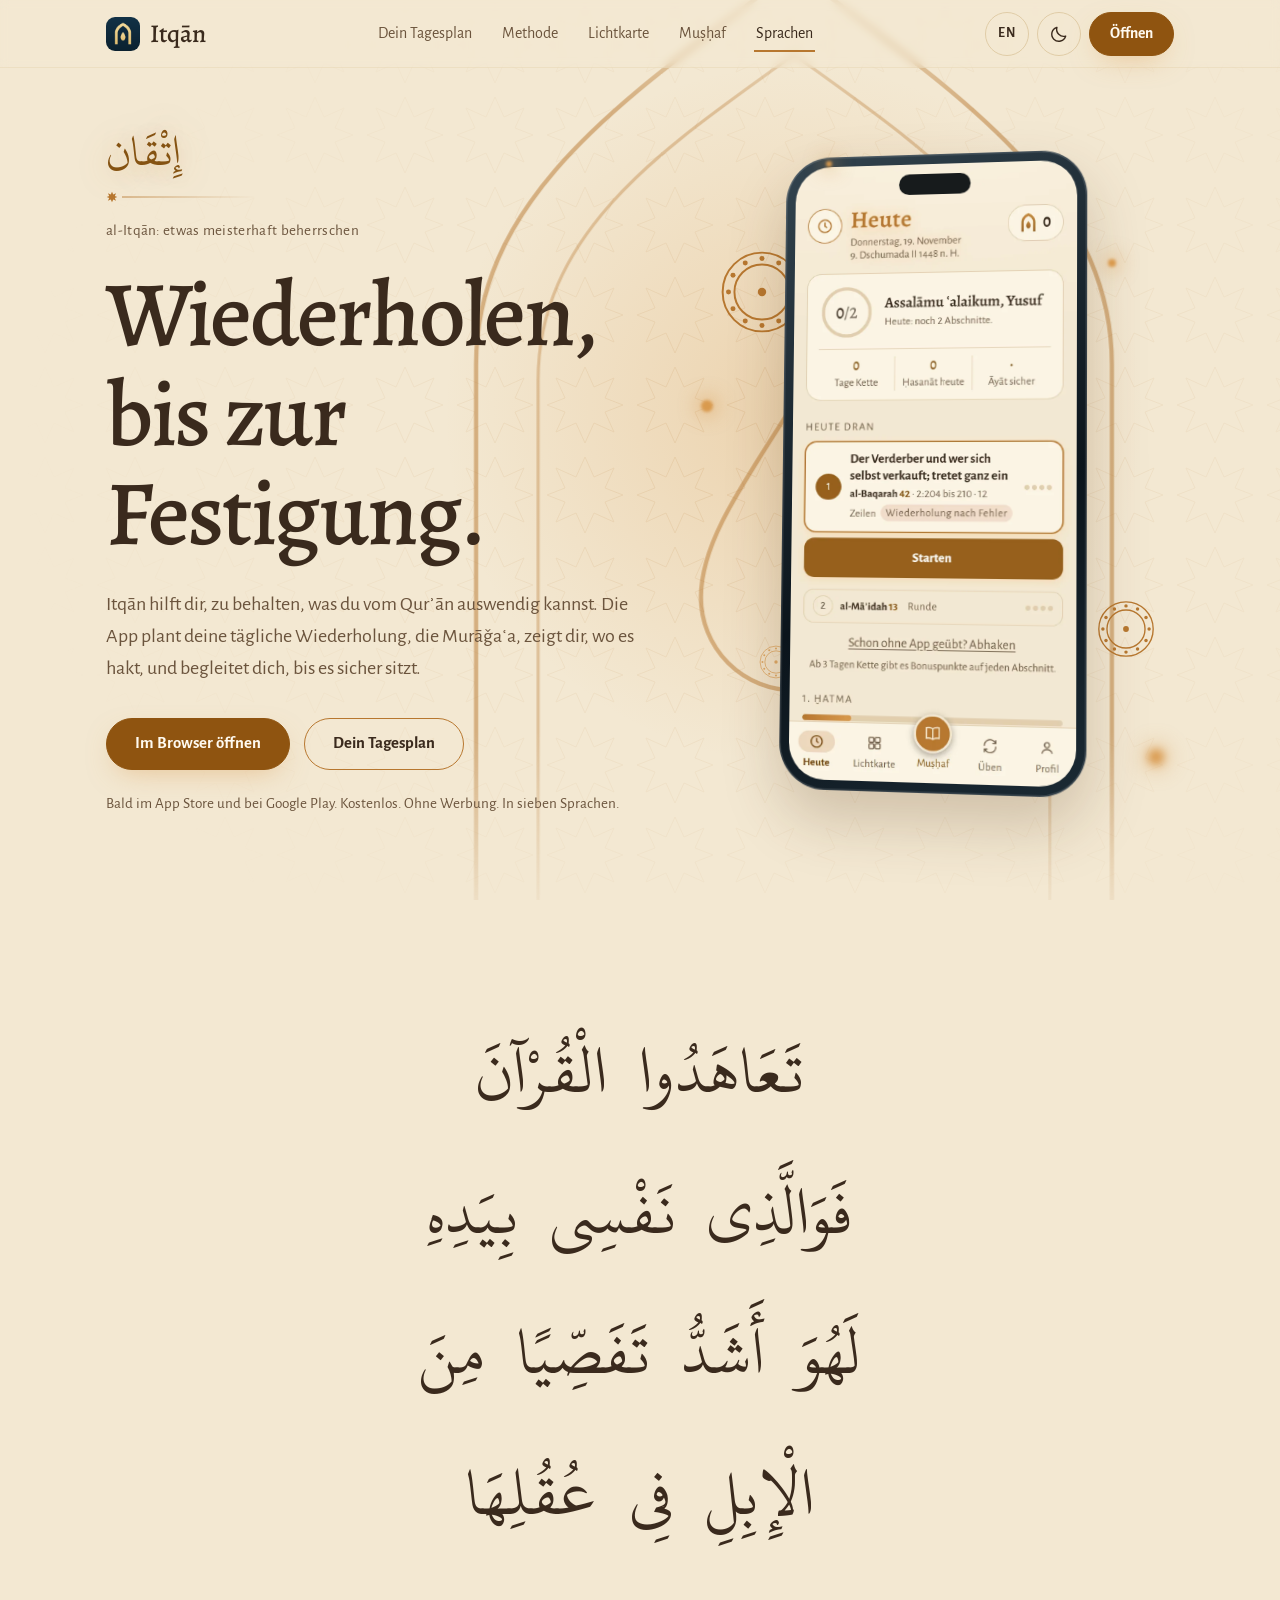
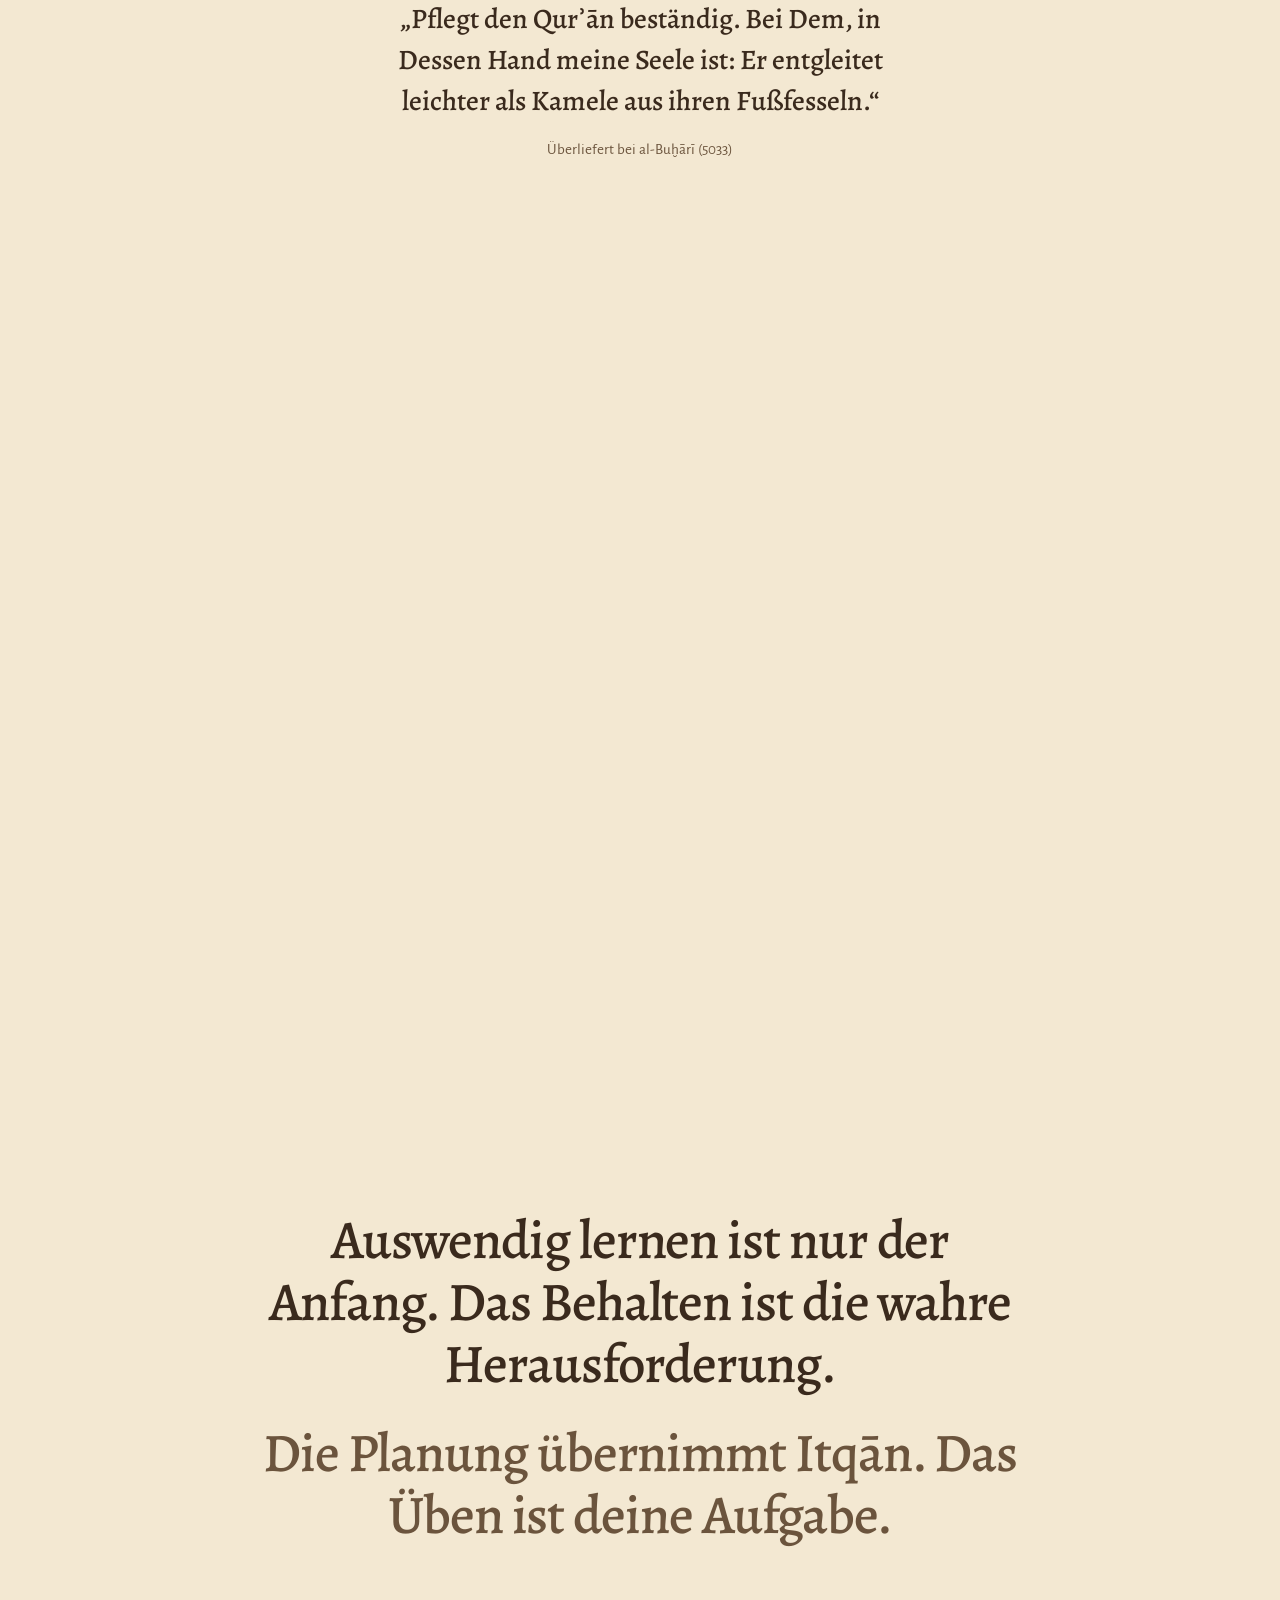
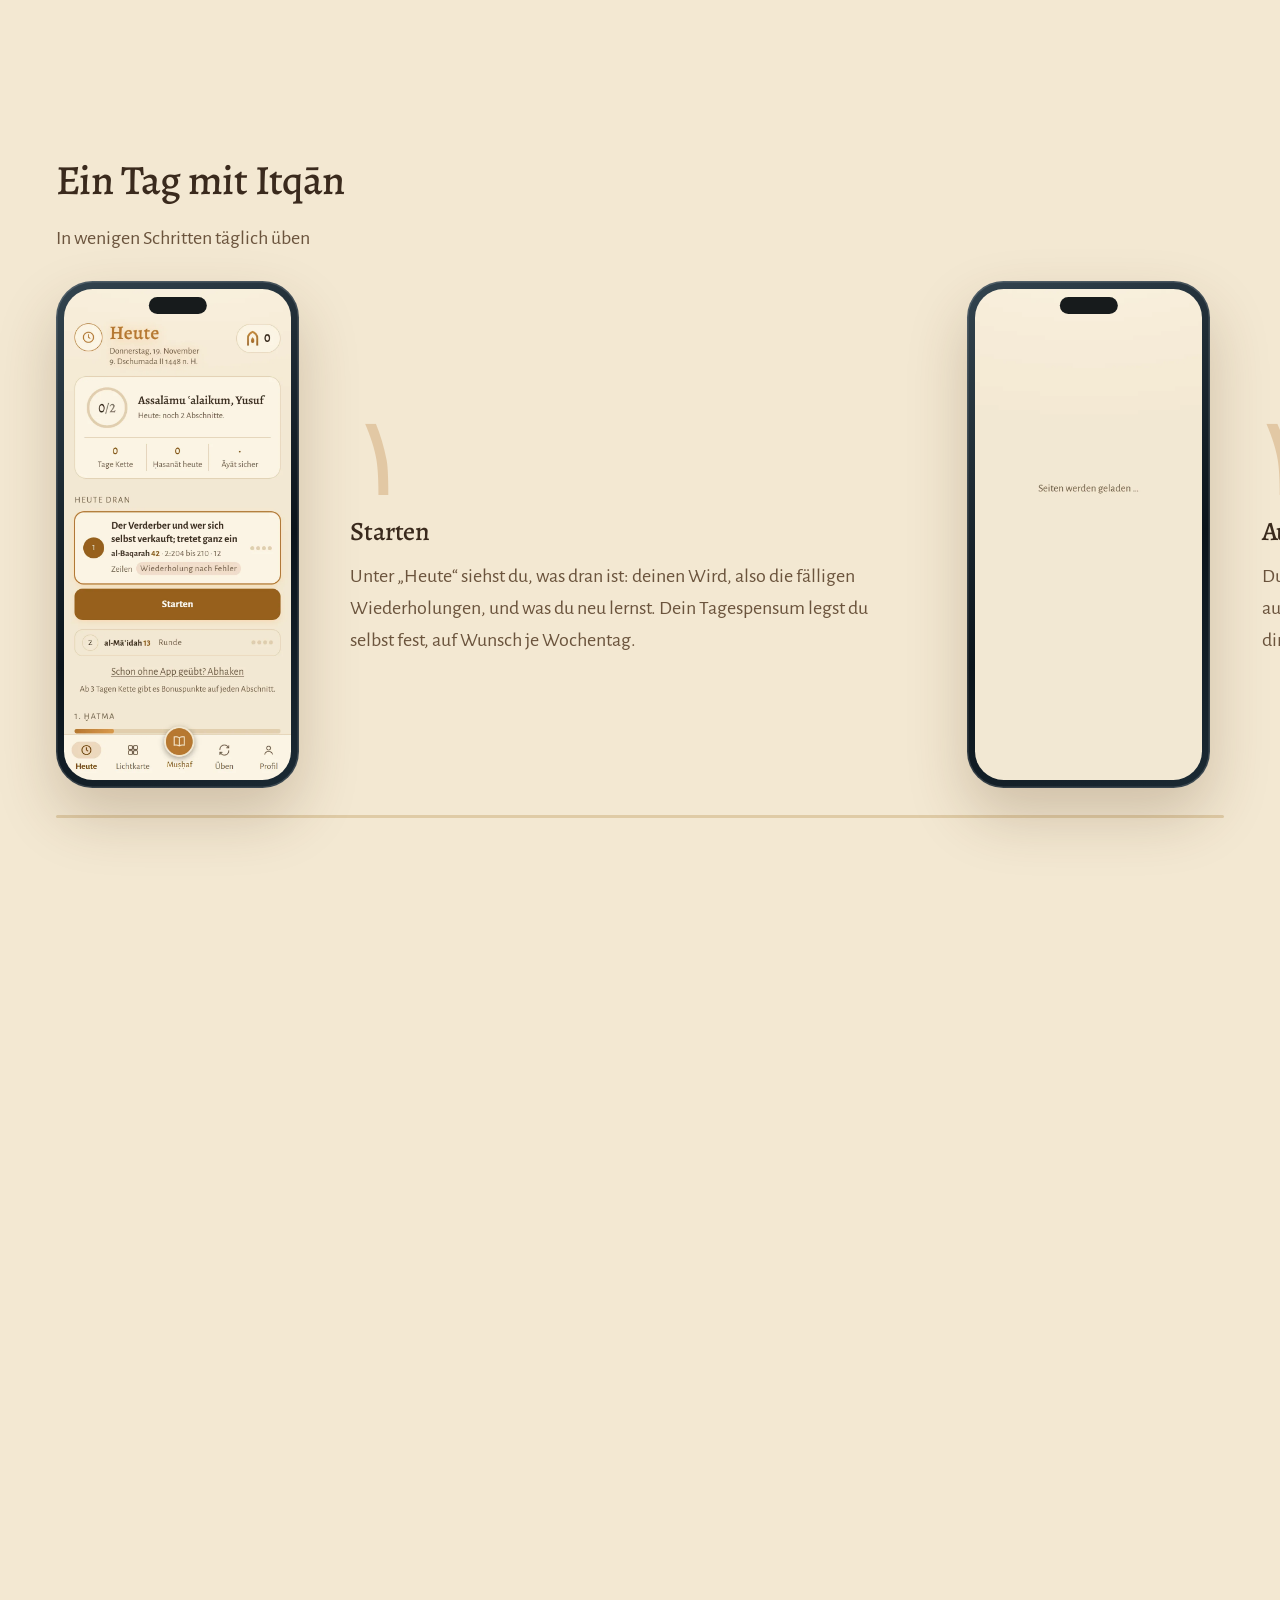
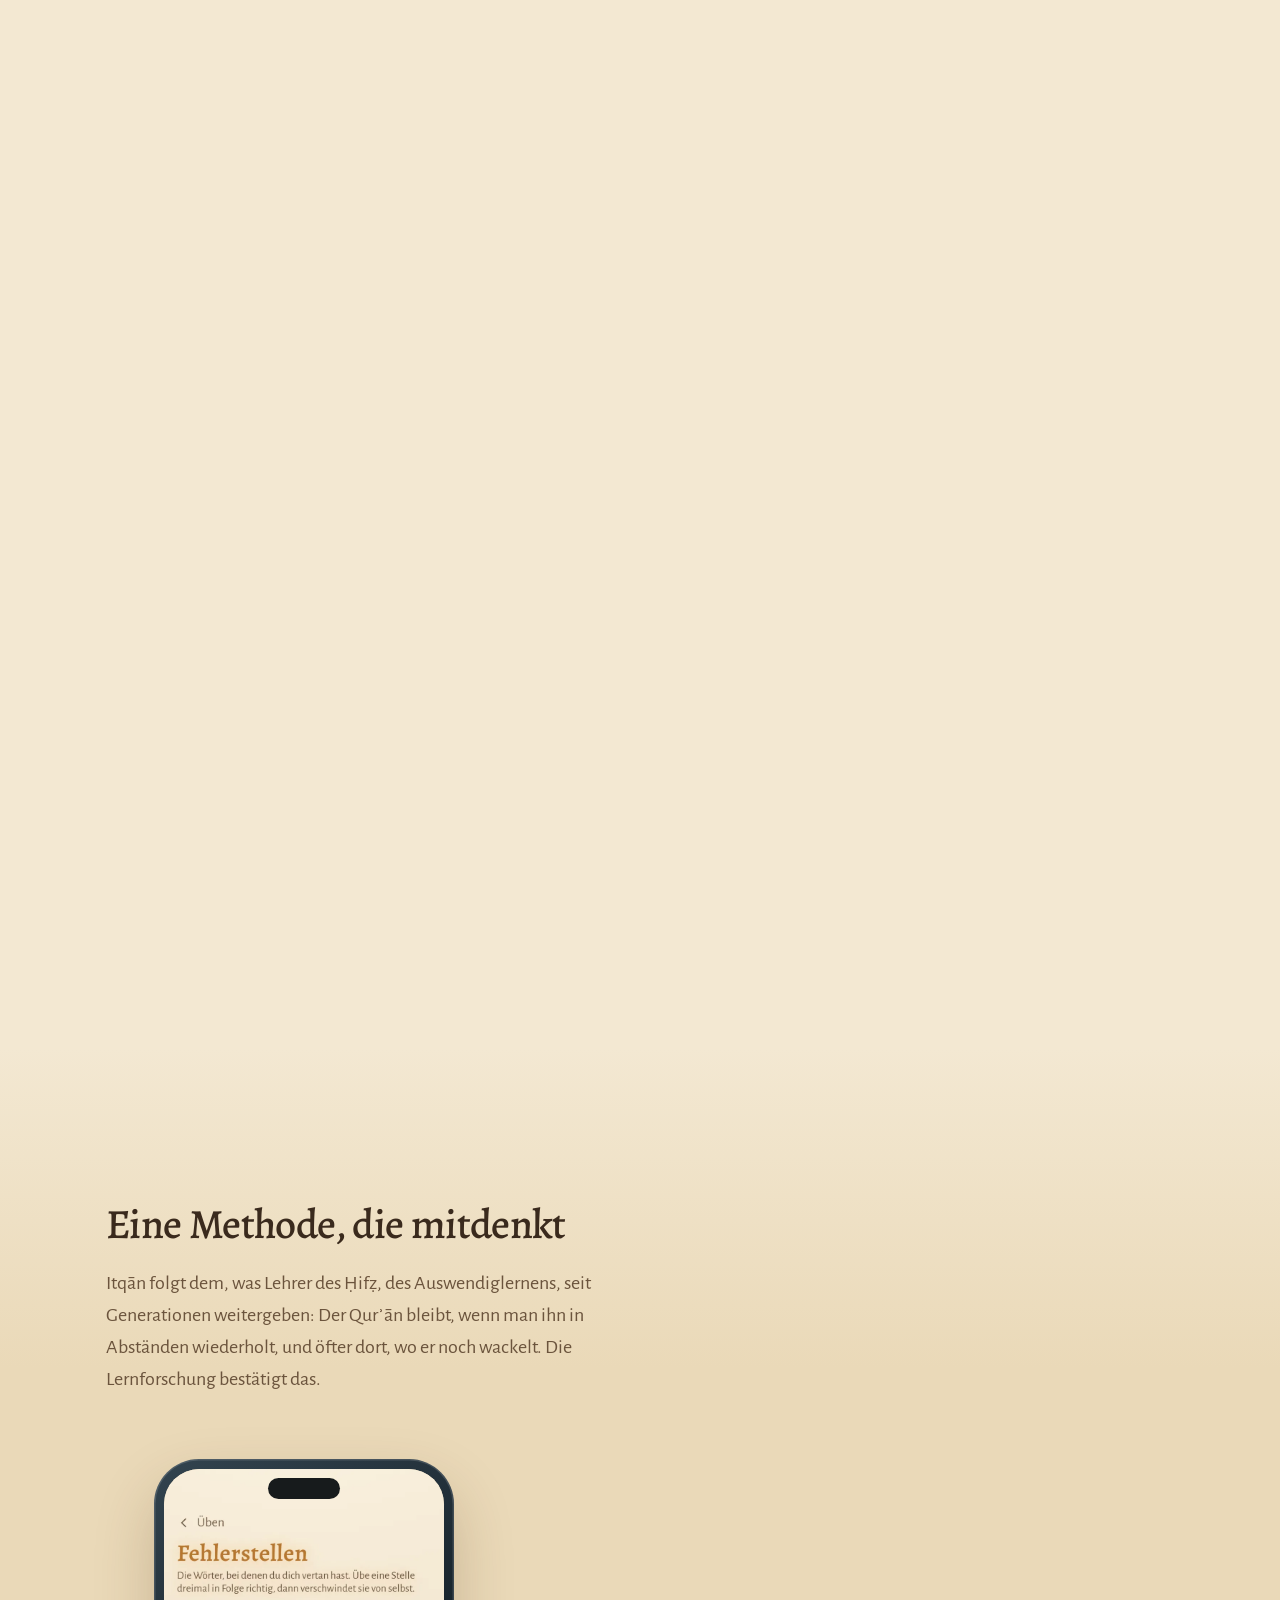
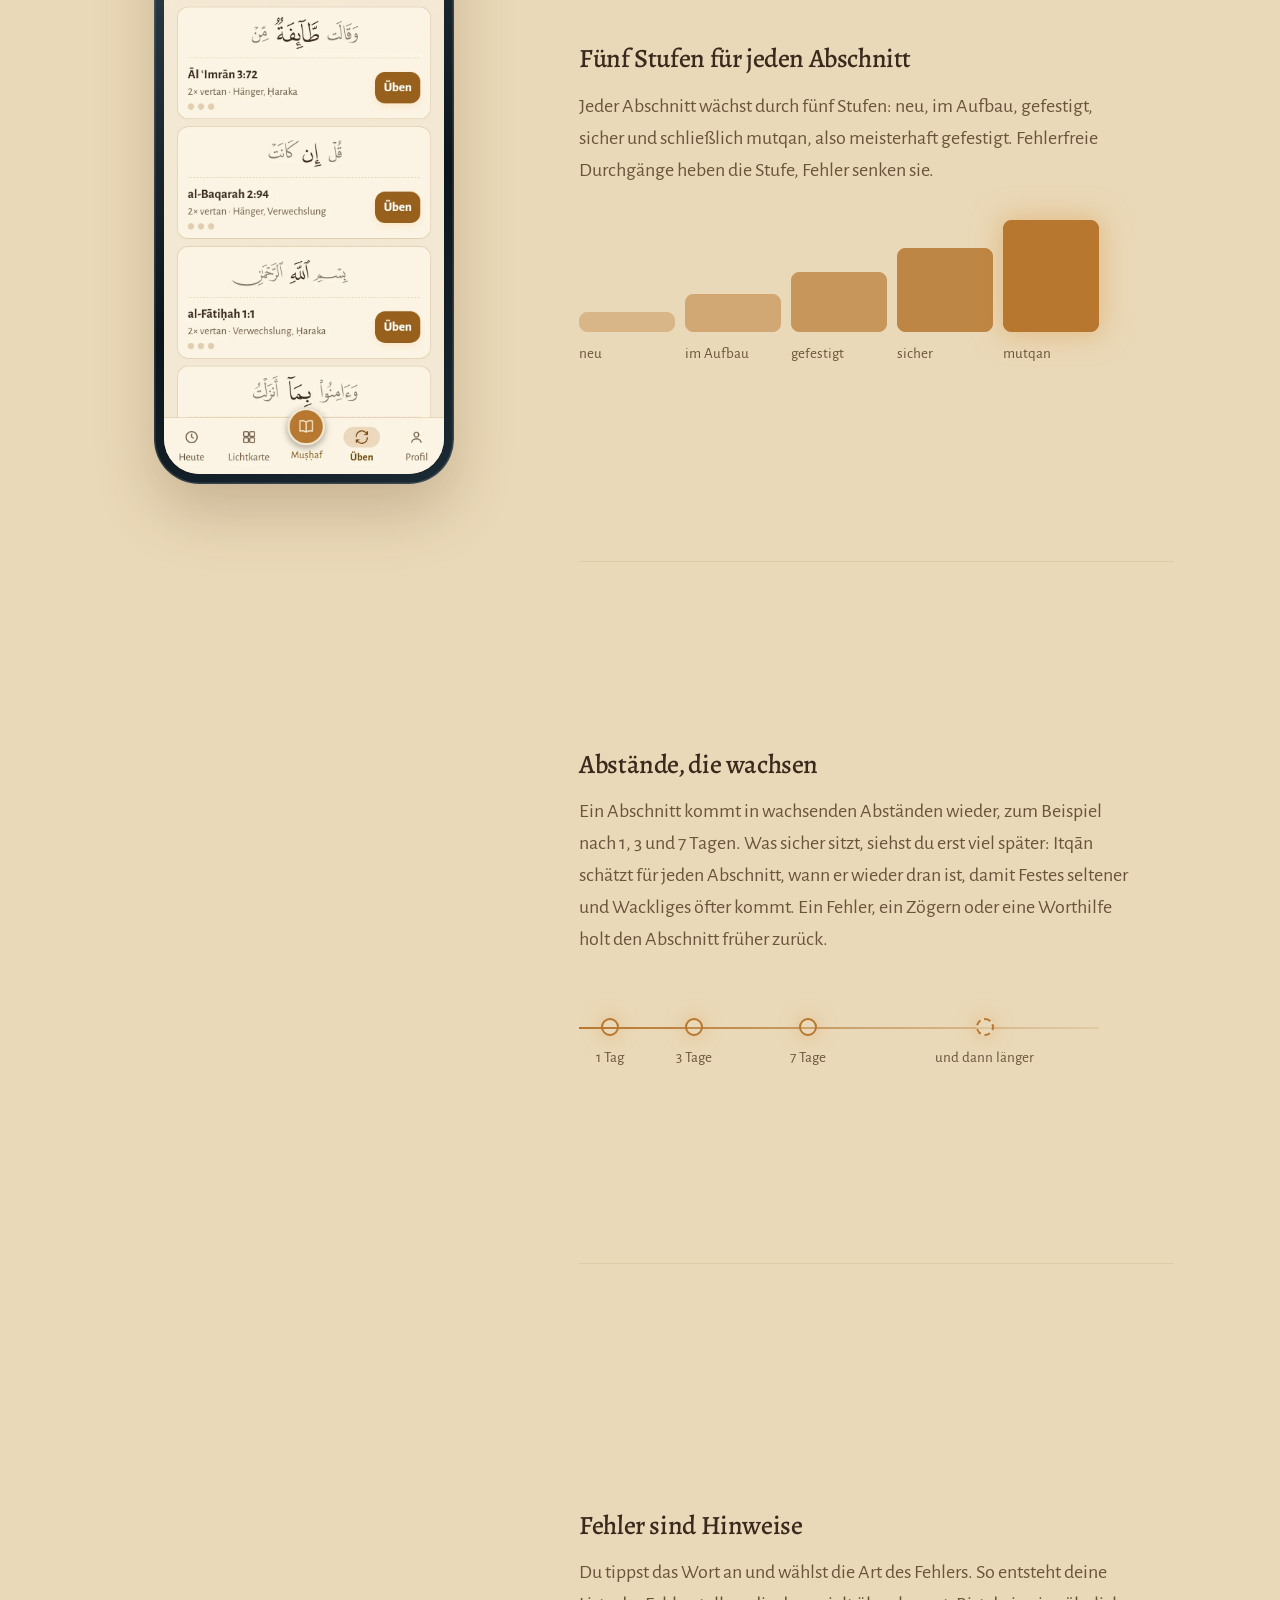
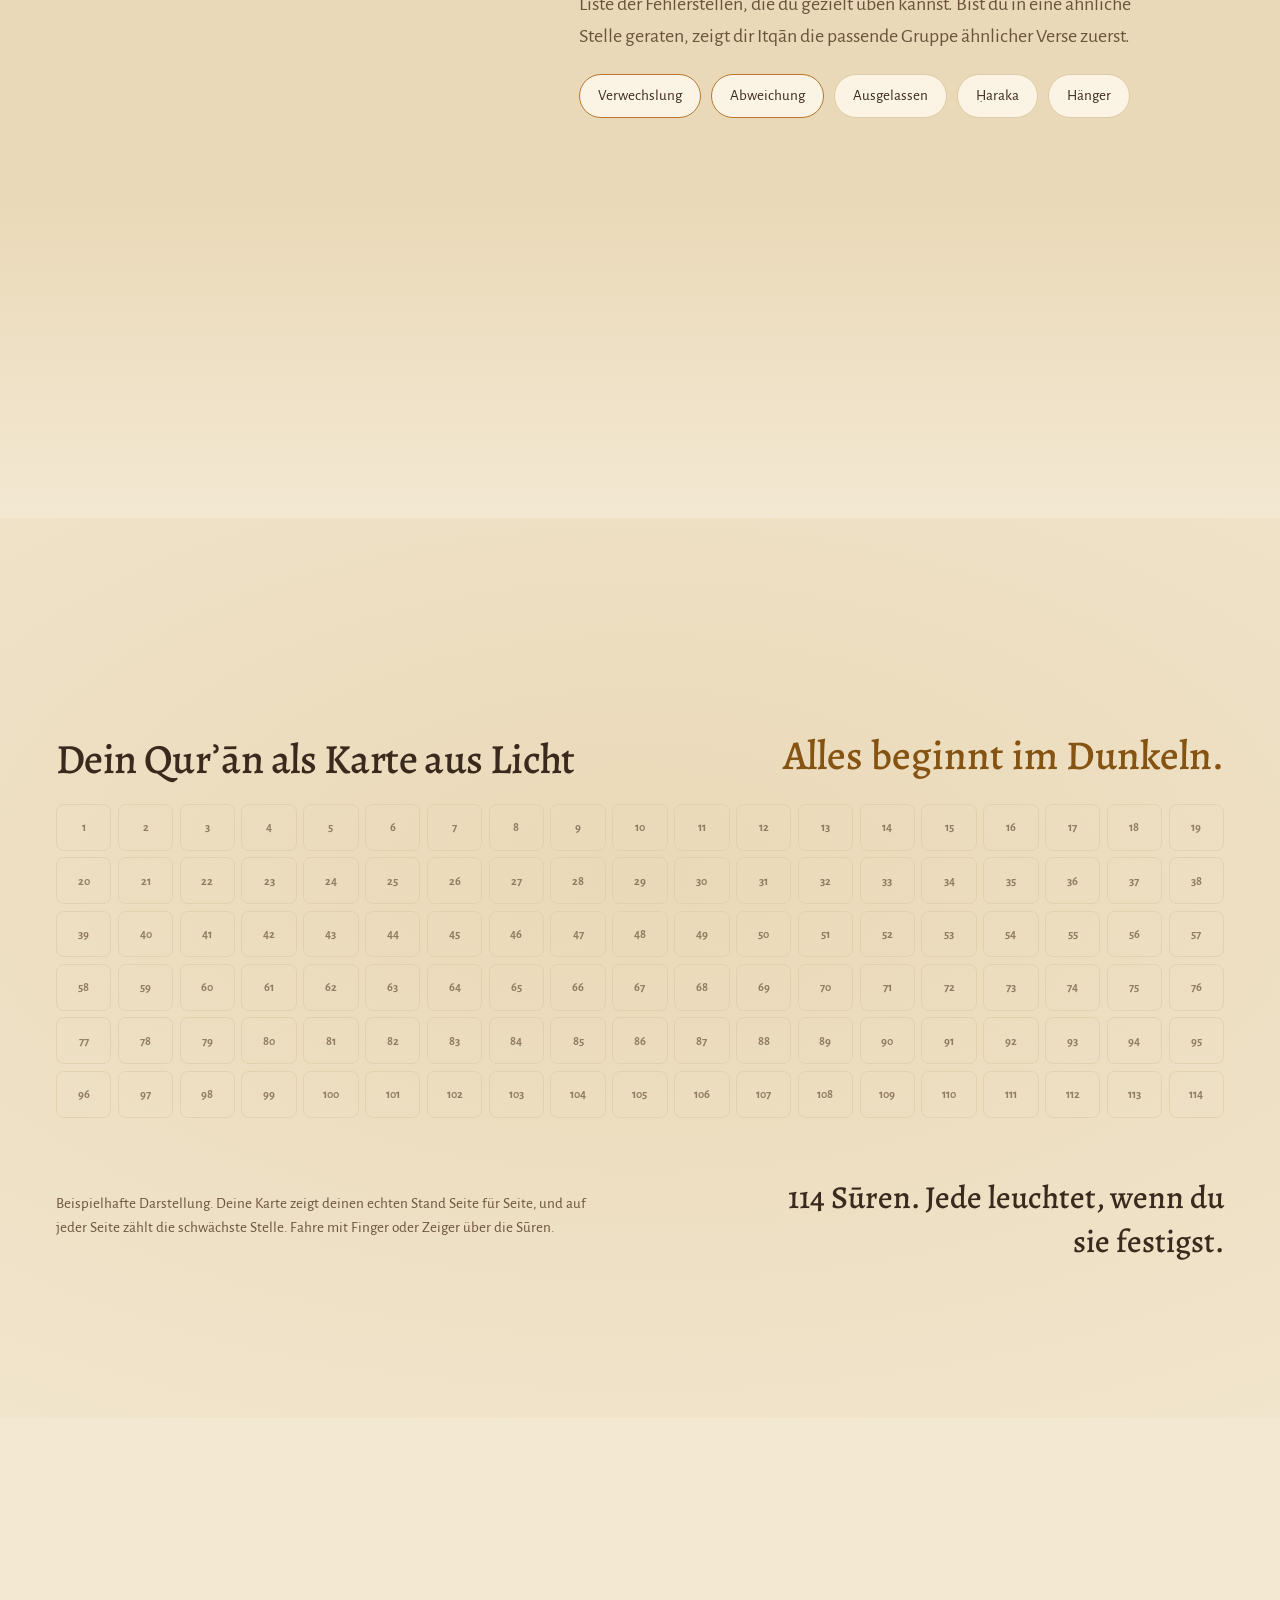
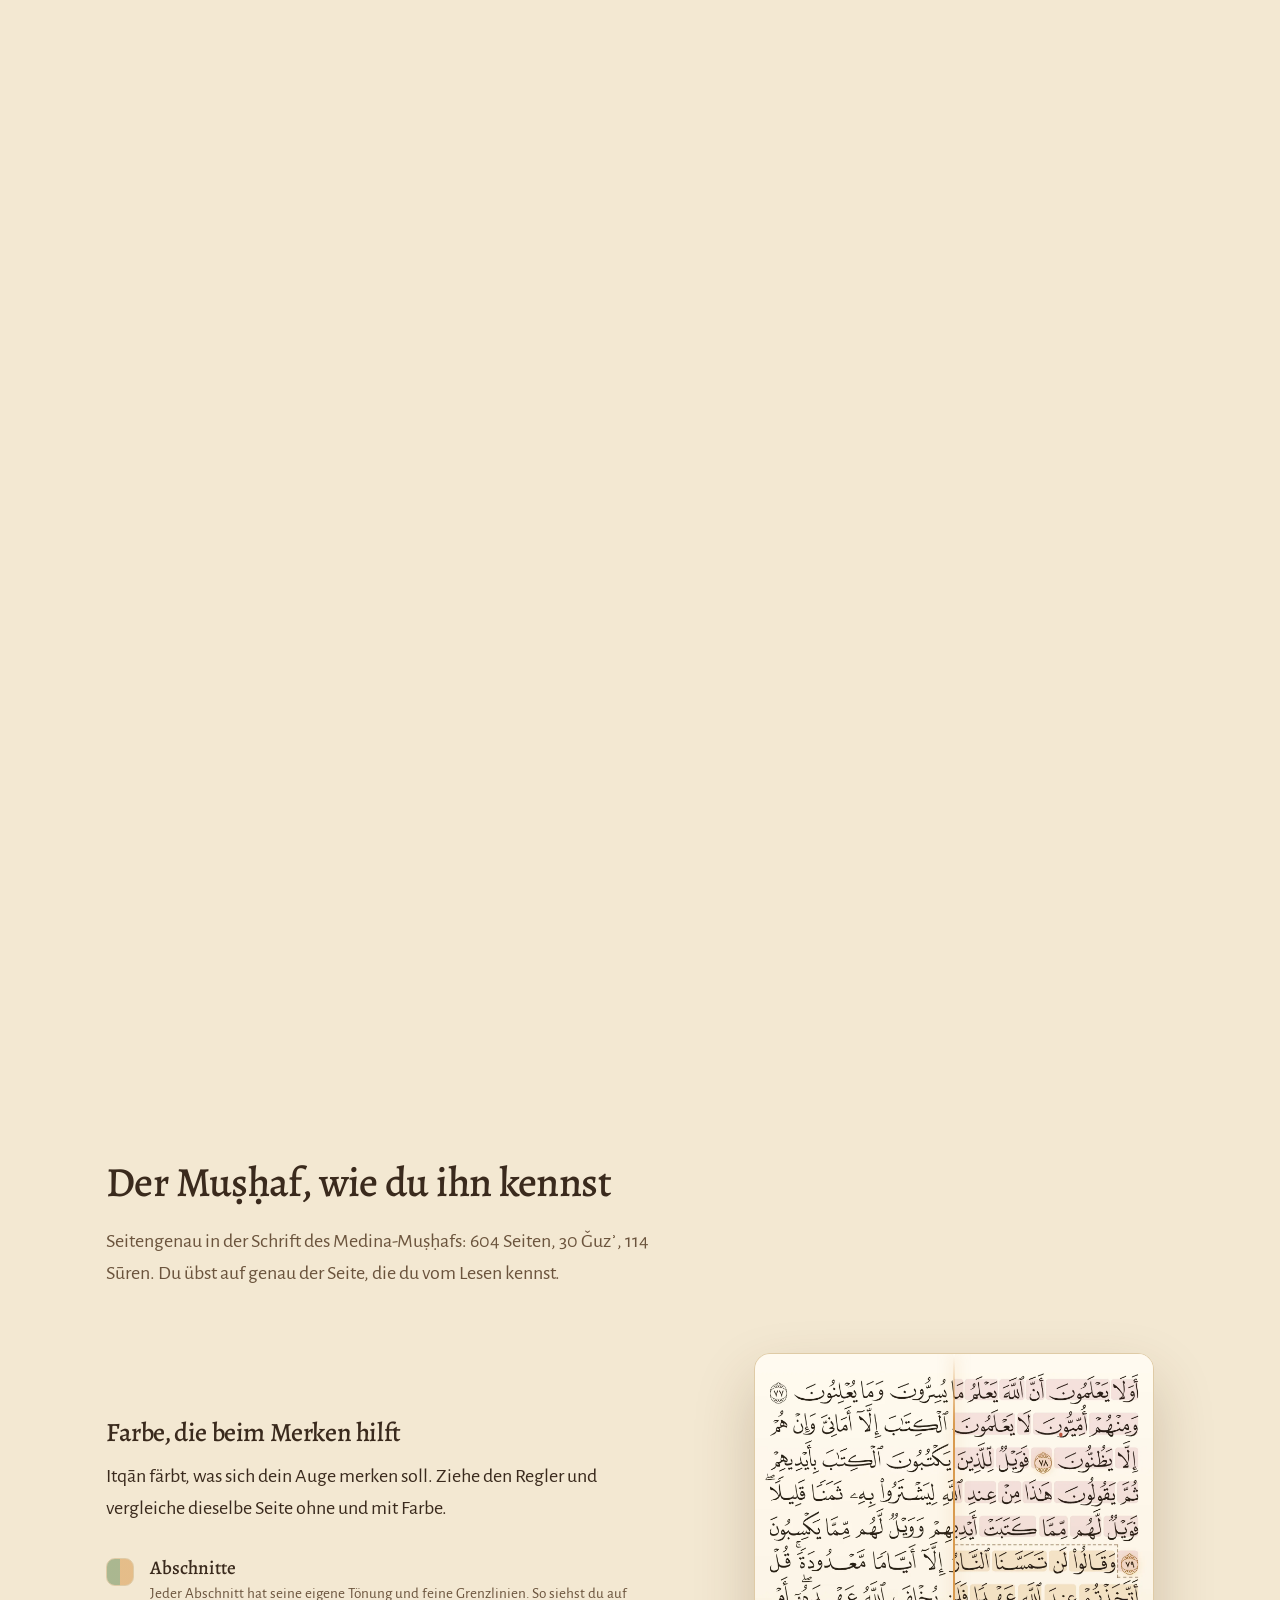
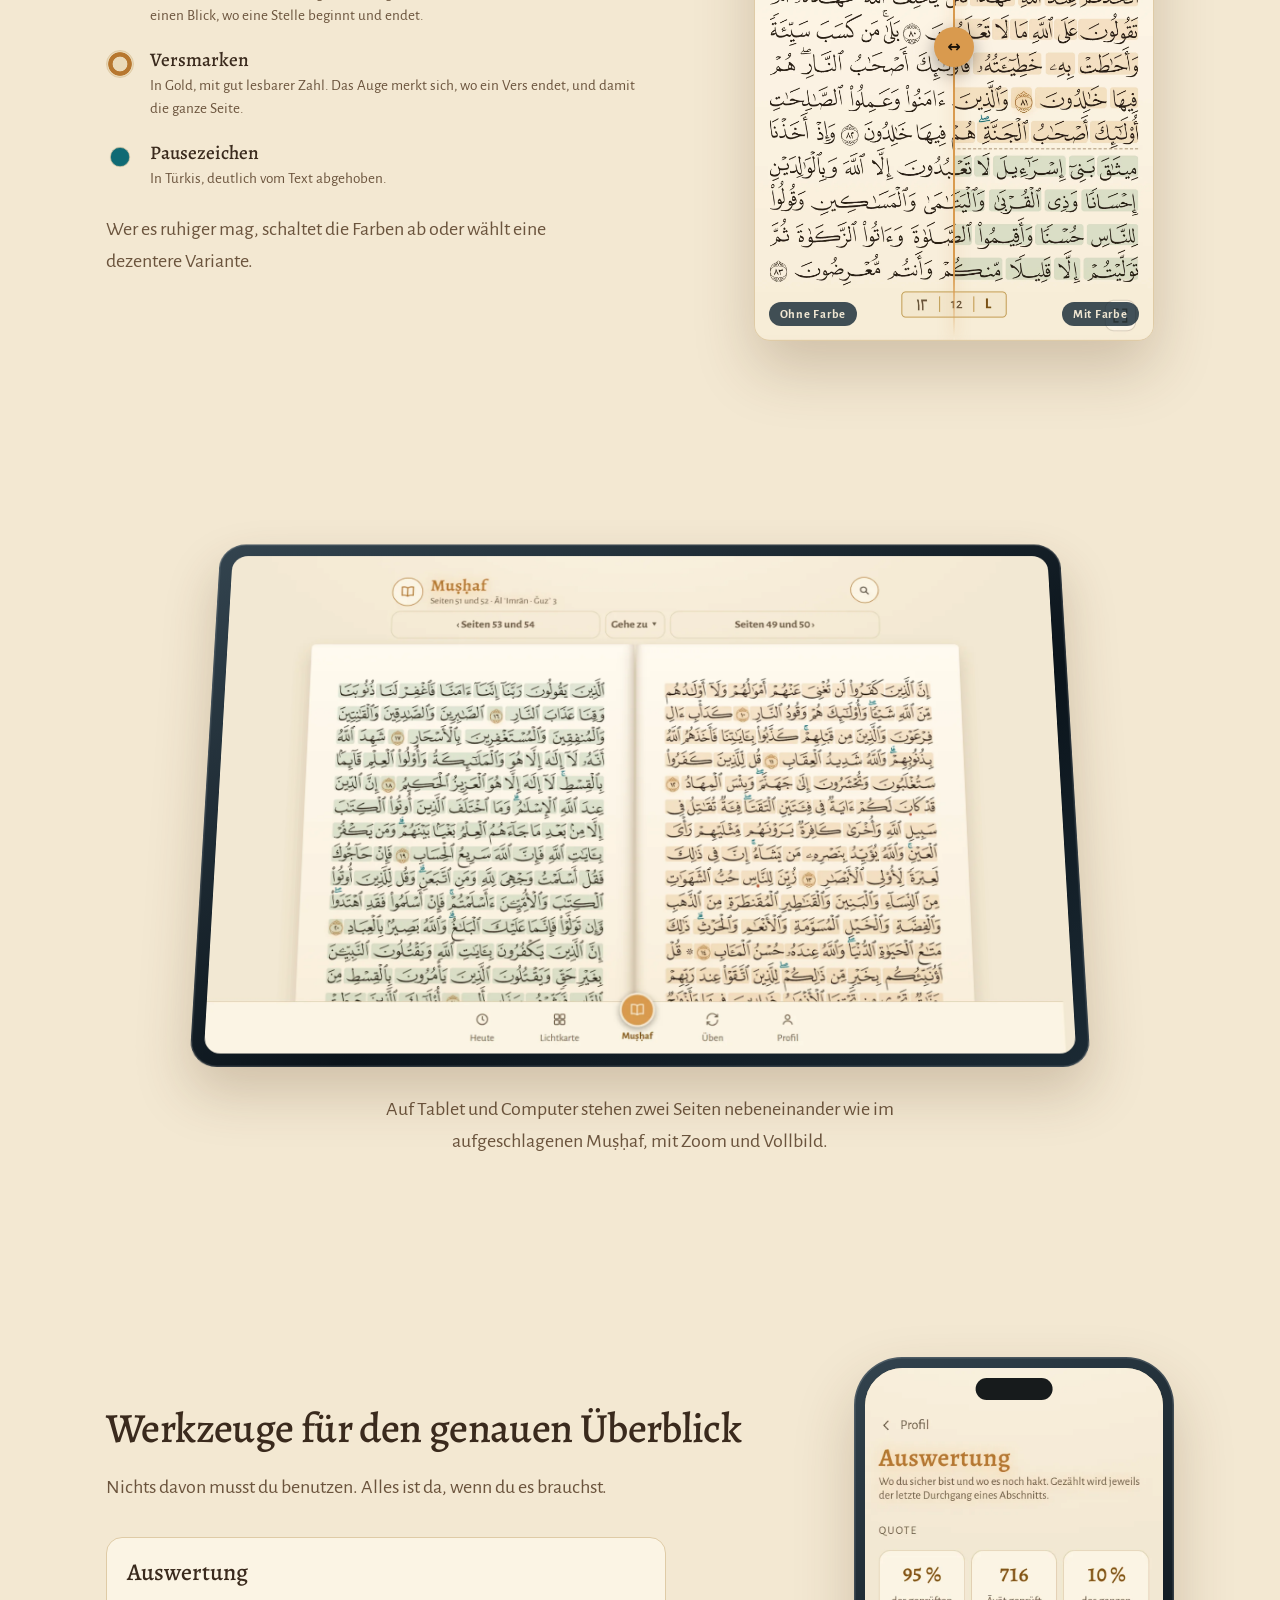
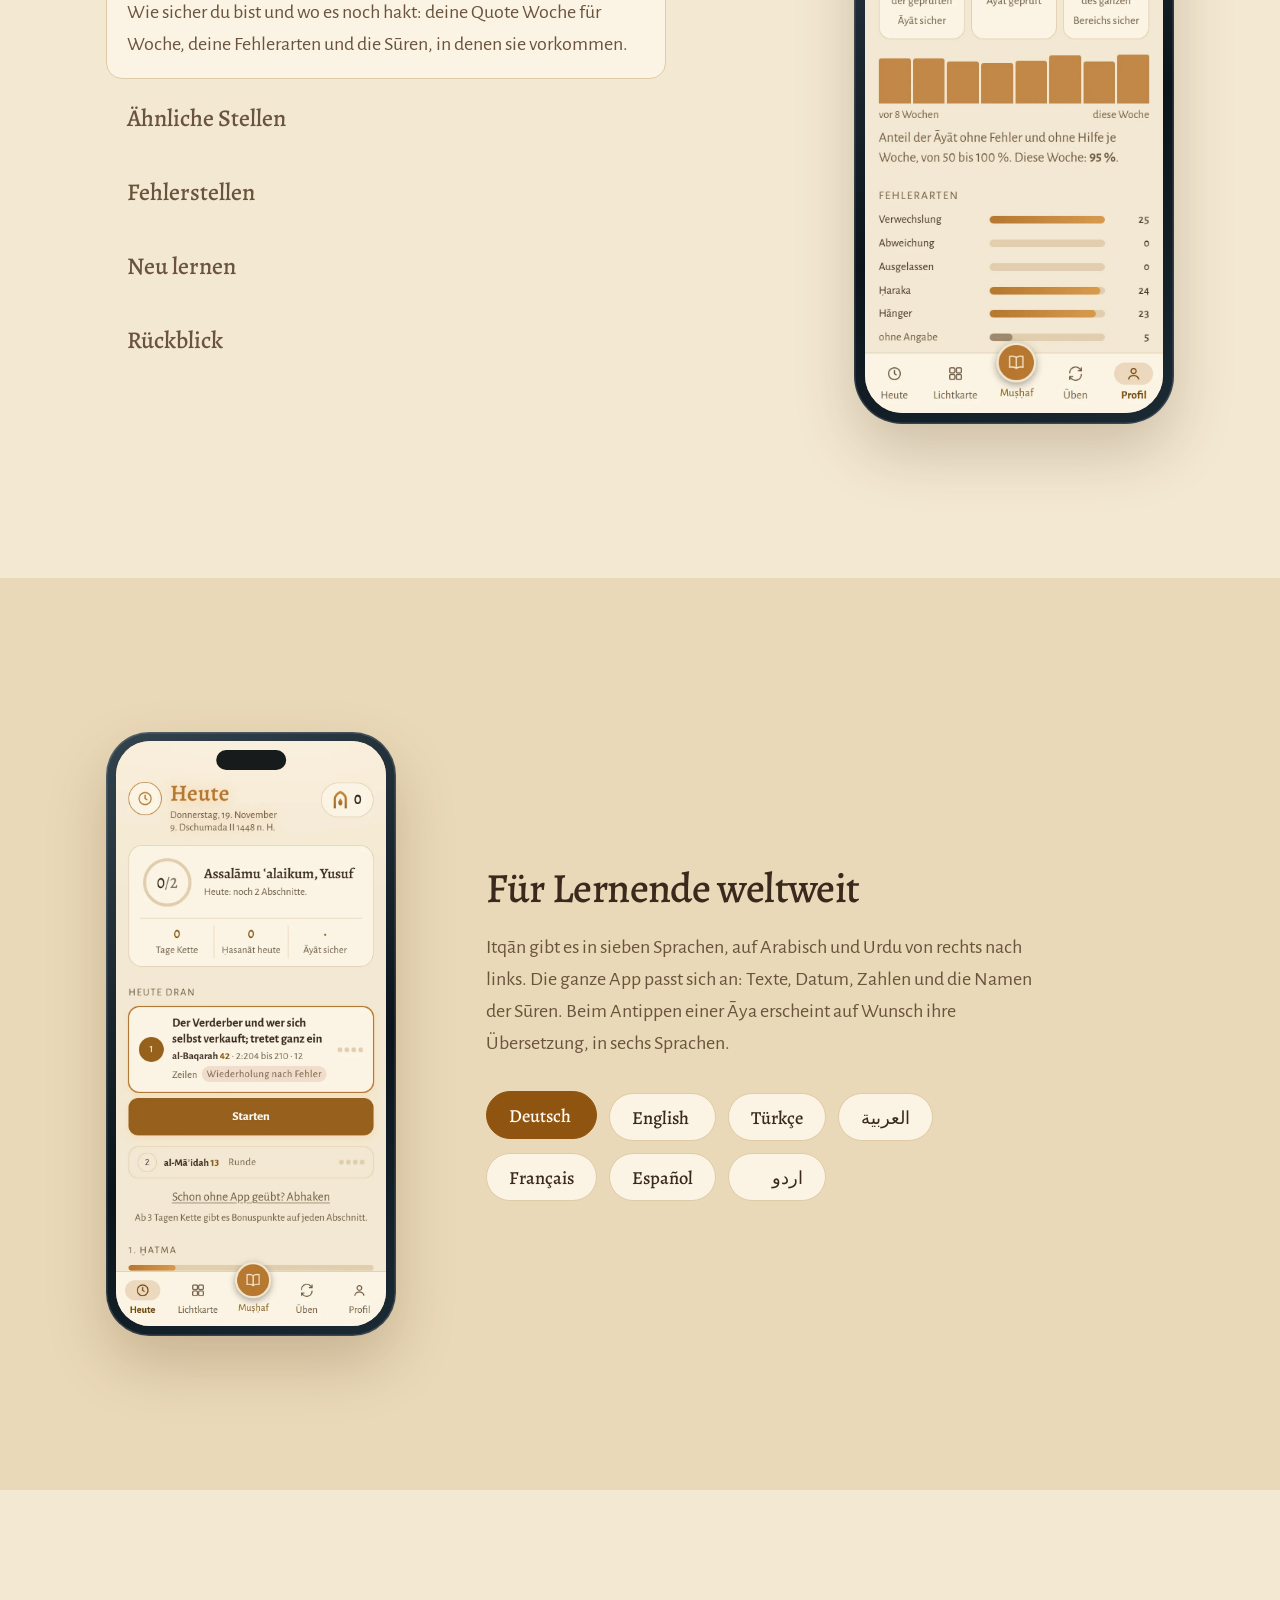
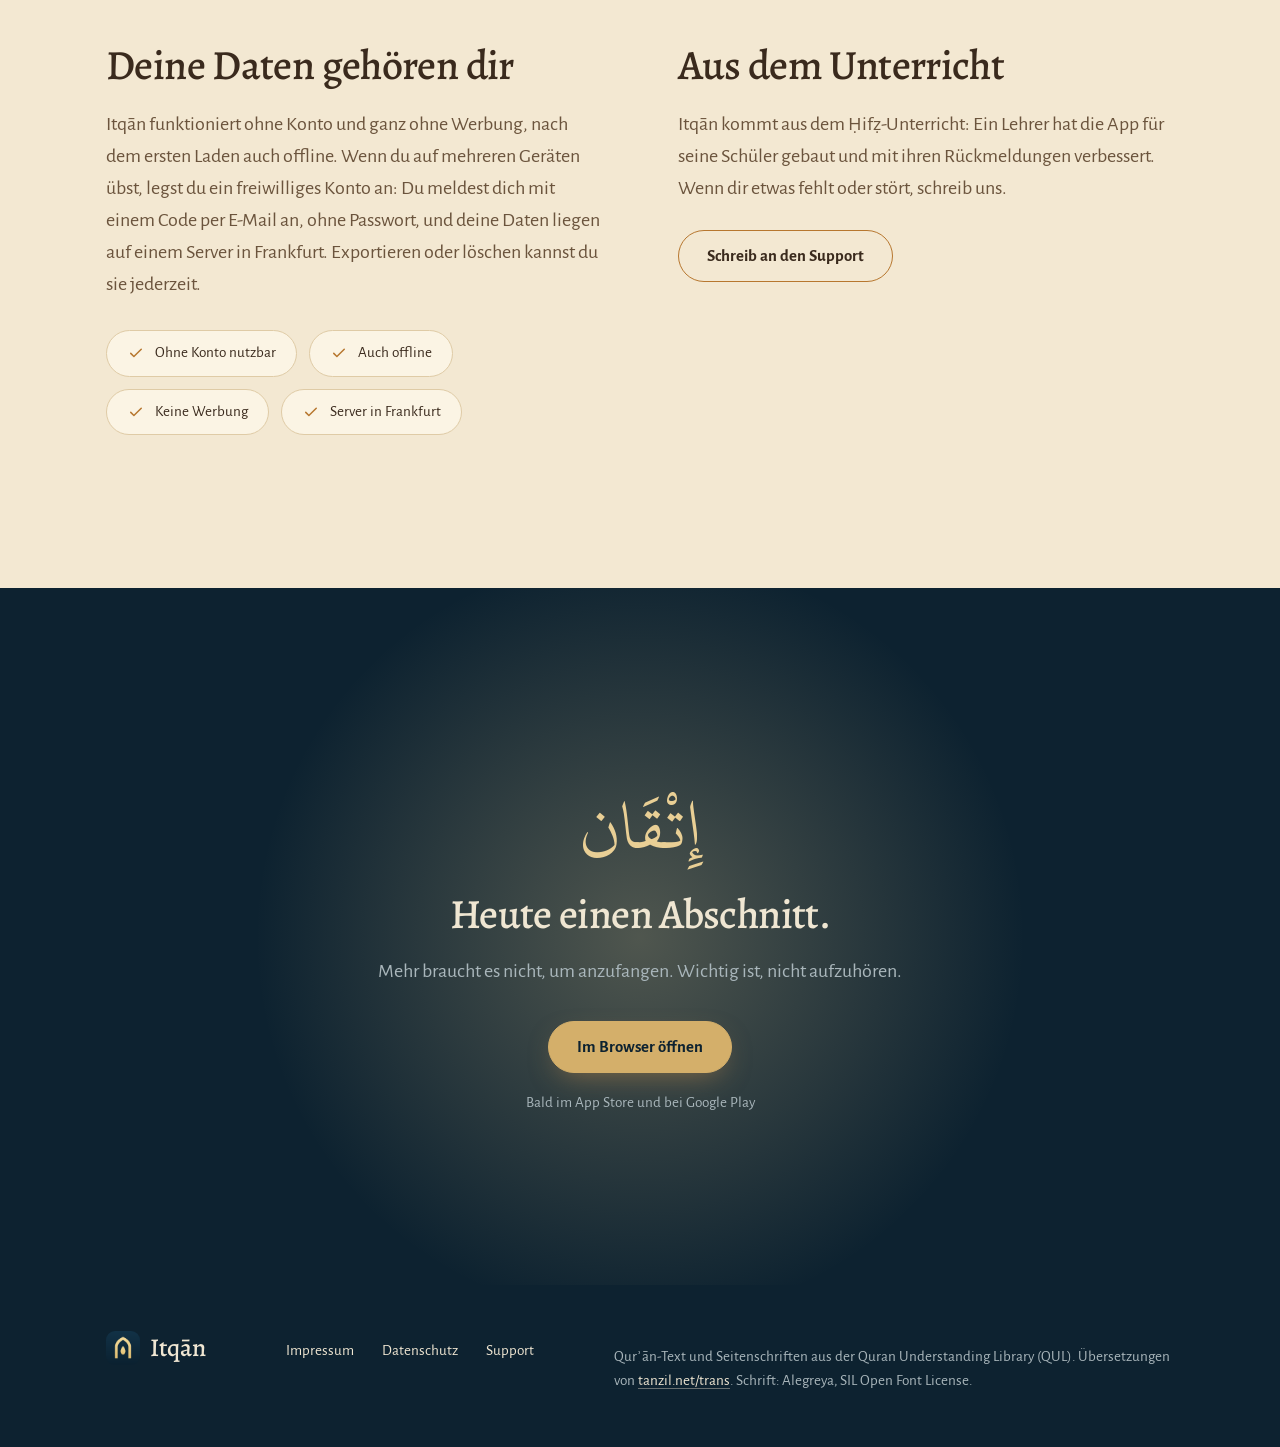
==== commit 5dcefe07: "Website Lektorat: neue Texte (Titel, Hauptueberschrift, Tagesplan, Starten, Werkzeuge, Lernende welt" ====
--- a/index.html
+++ b/index.html
@@ -3,17 +3,17 @@
 <head>
 <meta charset="utf-8">
 <meta name="viewport" content="width=device-width,initial-scale=1,viewport-fit=cover">
-<title>Itqān: Qurʾān wiederholen, bis es bleibt</title>
+<title>Itqān: Qurʾān wiederholen, bis zur Festigung</title>
 <meta name="description" content="Itqān ist die App für die Murāǧaʿa, das regelmäßige Wiederholen des ganzen Qurʾān. Sie plant deine Wiederholung, zeigt dir, wo es hakt, und hilft dir, Gelerntes dauerhaft zu festigen. Kostenlos und ohne Werbung.">
 <link rel="canonical" href="https://itqan.at/">
 <link rel="alternate" hreflang="de" href="https://itqan.at/"><link rel="alternate" hreflang="en" href="https://itqan.at/en/"><link rel="alternate" hreflang="x-default" href="https://itqan.at/">
-<meta property="og:type" content="website"><meta property="og:title" content="Itqān: Qurʾān wiederholen, bis es bleibt"><meta property="og:description" content="Itqān ist die App für die Murāǧaʿa, das regelmäßige Wiederholen des ganzen Qurʾān. Sie plant deine Wiederholung, zeigt dir, wo es hakt, und hilft dir, Gelerntes dauerhaft zu festigen. Kostenlos und ohne Werbung."><meta property="og:url" content="https://itqan.at/"><meta property="og:image" content="https://itqan.at/img/og.png"><meta property="og:image:alt" content="Itqān: Qurʾān wiederholen, bis es bleibt">
+<meta property="og:type" content="website"><meta property="og:title" content="Itqān: Qurʾān wiederholen, bis zur Festigung"><meta property="og:description" content="Itqān ist die App für die Murāǧaʿa, das regelmäßige Wiederholen des ganzen Qurʾān. Sie plant deine Wiederholung, zeigt dir, wo es hakt, und hilft dir, Gelerntes dauerhaft zu festigen. Kostenlos und ohne Werbung."><meta property="og:url" content="https://itqan.at/"><meta property="og:image" content="https://itqan.at/img/og.png"><meta property="og:image:alt" content="Itqān: Qurʾān wiederholen, bis zur Festigung">
 <meta name="twitter:card" content="summary_large_image">
 <meta name="theme-color" content="#f3e8d2" media="(prefers-color-scheme: light)"><meta name="theme-color" content="#0d2230" media="(prefers-color-scheme: dark)">
 <link rel="icon" href="icons/favicon-32.png" sizes="32x32"><link rel="apple-touch-icon" href="icons/apple-touch-icon.png">
 <script>(function(){var d=document.documentElement;d.className='no-js';var t=null;try{t=localStorage.getItem('itqan-site-thema')}catch(e){}if(t!=='hell'&&t!=='dunkel')t=matchMedia('(prefers-color-scheme: dark)').matches?'dunkel':'hell';d.dataset.theme=t})()</script>
 <link rel="preload" href="fonts/Alegreya-500-latin.woff2" as="font" type="font/woff2" crossorigin>
-<link rel="stylesheet" href="css/site.css">
+<link rel="stylesheet" href="css/site.css?v=e43a9acb">
 </head>
 <body id="top">
 <svg width="0" height="0" style="position:absolute" aria-hidden="true" focusable="false"><defs>
@@ -25,7 +25,7 @@
 <a class="skip" href="#inhalt">Zum Inhalt springen</a>
 <header class="kopf"><div class="wrap">
   <a class="logo" href="#top" aria-label="Itqān"><img src="icons/icon-192.png" width="34" height="34" alt="">Itqān</a>
-  <nav class="menue" aria-label="Hauptmenü"><a href="#tag">Dein Tag</a><a href="#methode">Methode</a><a href="#karte">Lichtkarte</a><a href="#mushaf">Muṣḥaf</a><a href="#sprachen">Sprachen</a></nav>
+  <nav class="menue" aria-label="Hauptmenü"><a href="#tag">Dein Tagesplan</a><a href="#methode">Methode</a><a href="#karte">Lichtkarte</a><a href="#mushaf">Muṣḥaf</a><a href="#sprachen">Sprachen</a></nav>
   <div class="werkz">
     <a class="spr-knopf" href="en/" hreflang="en" lang="en" aria-label="EN">EN</a>
     <button class="ico-knopf" id="thema" type="button" aria-label="Hell oder dunkel wechseln"><svg class="mond" aria-hidden="true"><use href="#mond"/></svg><svg class="sonne" aria-hidden="true"><use href="#sonne"/></svg></button>
@@ -40,9 +40,9 @@
     <div class="held-text">
       <div class="titel-rahmen"><p class="ar-titel ar" lang="ar">إِتْقَان</p><svg class="titel-zier" viewBox="0 0 150 12" aria-hidden="true"><defs><linearGradient id="zl" gradientUnits="userSpaceOnUse" x1="16" y1="0" x2="150" y2="0"><stop offset="0" stop-color="currentColor" stop-opacity=".85"/><stop offset="1" stop-color="currentColor" stop-opacity="0"/></linearGradient></defs><path d="M16 6H150" stroke="url(#zl)" stroke-width="1" fill="none"/><path transform="translate(6 6) scale(.14) translate(-45 -45)" fill="currentColor" d="M45 7L54 27L74 18L65 38L83 45L65 52L74 72L54 63L45 83L36 63L16 72L25 52L7 45L25 38L16 18L36 27Z"/></svg></div>
       <p class="ar-unter">al-Itqān: etwas meisterhaft beherrschen</p>
-      <h1>Wiederholen,<br>bis es bleibt.</h1>
+      <h1>Wiederholen,<br>bis zur Festigung.</h1>
       <p class="lead">Itqān hilft dir, zu behalten, was du vom Qurʾān auswendig kannst. Die App plant deine tägliche Wiederholung, die Murāǧaʿa, zeigt dir, wo es hakt, und begleitet dich, bis es sicher sitzt.</p>
-      <div class="cta"><a class="knopf haupt" href="https://ali-seckin.github.io/itqan/">Im Browser öffnen</a><a class="knopf leer" href="#tag" aria-disabled="false">Dein Tag</a></div>
+      <div class="cta"><a class="knopf haupt" href="https://ali-seckin.github.io/itqan/">Im Browser öffnen</a><a class="knopf leer" href="#tag" aria-disabled="false">Dein Tagesplan</a></div>
       <p class="held-note">Bald im App Store und bei Google Play. Kostenlos. Ohne Werbung. In sieben Sprachen.</p>
     </div>
     <div class="buehne">
@@ -73,7 +73,7 @@
 <section id="tag" class="tag">
   <div class="tag-szene"><div class="tag-buehne">
     <div class="wrap kopfblock"><h2 class="rv">Ein Tag mit Itqān</h2><p class="lead rv" style="--d:.1s">In wenigen Schritten täglich üben</p></div>
-    <div class="tag-bahn"><article class="schritt"><div><figure class="phone"><div class="rahmen"><div class="bild"><img class="t-hell" src="img/heute-hell.webp" alt="Heute: der Plan des Tages" width="780" height="1688" loading="lazy" decoding="async"><img class="t-dunkel" src="img/heute-dunkel.webp" alt="Heute: der Plan des Tages" width="780" height="1688" loading="lazy" decoding="async"></div></div></figure></div><div><span class="nr" aria-hidden="true">١</span><h3>Ankommen</h3><p class="leise">Unter „Heute“ siehst du, was dran ist: deinen Wird, also die fälligen Wiederholungen, und was du neu lernst. Dein Tagespensum legst du selbst fest, auf Wunsch je Wochentag.</p></div></article><article class="schritt"><div><figure class="phone"><div class="rahmen"><div class="bild"><img class="t-hell" src="img/ueben-hell.webp" alt="Üben: die Seite mit verdecktem Text" width="780" height="1688" loading="lazy" decoding="async"><img class="t-dunkel" src="img/ueben-dunkel.webp" alt="Üben: die Seite mit verdecktem Text" width="780" height="1688" loading="lazy" decoding="async"></div></div></figure></div><div><span class="nr" aria-hidden="true">٢</span><h3>Aufsagen</h3><p class="leise">Du siehst die Seite wie im Muṣḥaf, nur mit verdecktem Text, und rezitierst aus dem Gedächtnis. Steckst du fest, hilft dir „Erstes Wort“, oder du siehst dir den Abschnitt vorher an.</p></div></article><article class="schritt"><div><figure class="phone"><div class="rahmen"><div class="bild"><img class="t-hell" src="img/ueben_offen-hell.webp" alt="Prüfen: der Vers ist aufgedeckt, darunter Fehler, Gezögert und Richtig" width="780" height="1688" loading="lazy" decoding="async"><img class="t-dunkel" src="img/ueben_offen-dunkel.webp" alt="Prüfen: der Vers ist aufgedeckt, darunter Fehler, Gezögert und Richtig" width="780" height="1688" loading="lazy" decoding="async"></div></div></figure></div><div><span class="nr" aria-hidden="true">٣</span><h3>Prüfen</h3><p class="leise">Dann deckst du auf und bewertest dich Vers für Vers: Richtig, Gezögert oder Fehler. Je ehrlicher du bewertest, desto besser passen deine Wiederholungen zu dir.</p></div></article><article class="schritt"><div><figure class="phone"><div class="rahmen"><div class="bild"><img class="t-hell" src="img/fertig-hell.webp" alt="Abschluss eines Abschnitts mit Ergebnis" width="780" height="1688" loading="lazy" decoding="async"><img class="t-dunkel" src="img/fertig-dunkel.webp" alt="Abschluss eines Abschnitts mit Ergebnis" width="780" height="1688" loading="lazy" decoding="async"></div></div></figure></div><div><span class="nr" aria-hidden="true">٤</span><h3>Abschließen</h3><p class="leise">Itqān-Punkte, deine Kette erfüllter Tage und die Ḥasanāt, gezählt nach rezitierten Buchstaben, zeigen, dass du dranbleibst. Wer mag, blendet die Ḥasanāt aus.</p></div></article></div>
+    <div class="tag-bahn"><article class="schritt"><div><figure class="phone"><div class="rahmen"><div class="bild"><img class="t-hell" src="img/heute-hell.webp" alt="Heute: der Plan des Tages" width="780" height="1688" loading="lazy" decoding="async"><img class="t-dunkel" src="img/heute-dunkel.webp" alt="Heute: der Plan des Tages" width="780" height="1688" loading="lazy" decoding="async"></div></div></figure></div><div><span class="nr" aria-hidden="true">١</span><h3>Starten</h3><p class="leise">Unter „Heute“ siehst du, was dran ist: deinen Wird, also die fälligen Wiederholungen, und was du neu lernst. Dein Tagespensum legst du selbst fest, auf Wunsch je Wochentag.</p></div></article><article class="schritt"><div><figure class="phone"><div class="rahmen"><div class="bild"><img class="t-hell" src="img/ueben-hell.webp" alt="Üben: die Seite mit verdecktem Text" width="780" height="1688" loading="lazy" decoding="async"><img class="t-dunkel" src="img/ueben-dunkel.webp" alt="Üben: die Seite mit verdecktem Text" width="780" height="1688" loading="lazy" decoding="async"></div></div></figure></div><div><span class="nr" aria-hidden="true">٢</span><h3>Aufsagen</h3><p class="leise">Du siehst die Seite wie im Muṣḥaf, nur mit verdecktem Text, und rezitierst aus dem Gedächtnis. Steckst du fest, hilft dir „Erstes Wort“, oder du siehst dir den Abschnitt vorher an.</p></div></article><article class="schritt"><div><figure class="phone"><div class="rahmen"><div class="bild"><img class="t-hell" src="img/ueben_offen-hell.webp" alt="Prüfen: der Vers ist aufgedeckt, darunter Fehler, Gezögert und Richtig" width="780" height="1688" loading="lazy" decoding="async"><img class="t-dunkel" src="img/ueben_offen-dunkel.webp" alt="Prüfen: der Vers ist aufgedeckt, darunter Fehler, Gezögert und Richtig" width="780" height="1688" loading="lazy" decoding="async"></div></div></figure></div><div><span class="nr" aria-hidden="true">٣</span><h3>Prüfen</h3><p class="leise">Dann deckst du auf und bewertest dich Vers für Vers: Richtig, Gezögert oder Fehler. Je ehrlicher du bewertest, desto besser passen deine Wiederholungen zu dir.</p></div></article><article class="schritt"><div><figure class="phone"><div class="rahmen"><div class="bild"><img class="t-hell" src="img/fertig-hell.webp" alt="Abschluss eines Abschnitts mit Ergebnis" width="780" height="1688" loading="lazy" decoding="async"><img class="t-dunkel" src="img/fertig-dunkel.webp" alt="Abschluss eines Abschnitts mit Ergebnis" width="780" height="1688" loading="lazy" decoding="async"></div></div></figure></div><div><span class="nr" aria-hidden="true">٤</span><h3>Abschließen</h3><p class="leise">Itqān-Punkte, deine Kette erfüllter Tage und die Ḥasanāt, gezählt nach rezitierten Buchstaben, zeigen, dass du dranbleibst. Wer mag, blendet die Ḥasanāt aus.</p></div></article></div>
     <div class="tag-fuss" aria-hidden="true"><i></i></div>
   </div></div>
 </section>
@@ -130,8 +130,8 @@
 
 <section id="werkzeuge" class="abschnitt" style="padding-top:calc(var(--abschnitt)*.3)"><div class="wrap">
   <div class="werk-grid">
-    <div><h2 class="rv">Werkzeuge, wenn du genauer hinschauen willst</h2><p class="lead rv" style="--d:.1s;margin-top:20px">Nichts davon musst du benutzen. Alles ist da, wenn du es brauchst.</p>
-      <div class="reiter" role="tablist" aria-orientation="vertical"><button type="button" role="tab" aria-selected="false"><b>Auswertung</b><p>Wie sicher du bist und wo es noch hakt: deine Quote Woche für Woche, deine Fehlerarten und die Sūren, in denen sie vorkommen.</p></button><button type="button" role="tab" aria-selected="false"><b>Ähnliche Stellen</b><p>300 Gruppen ähnlicher Verse zum Nachschlagen und Vergleichen. Wo sich der Wortlaut unterscheidet, ist er farbig unterlegt.</p></button><button type="button" role="tab" aria-selected="false"><b>Fehlerstellen</b><p>Alle markierten Stellen auf einen Blick. Du übst sie einzeln, bis sie sitzen.</p></button><button type="button" role="tab" aria-selected="false"><b>Neu lernen</b><p>Du legst einen Abschnitt oder eine ganze Sūra in deinen Lernplan und übst ihn an drei Tagen: aufnehmen, absichern, meistern. Danach geht er in deine Wiederholung.</p></button><button type="button" role="tab" aria-selected="false"><b>Rückblick</b><p>Deine Woche oder dein Monat als Bild, zum Aufheben und Teilen.</p></button></div></div>
+    <div><h2 class="rv">Werkzeuge für den genauen Überblick</h2><p class="lead rv" style="--d:.1s;margin-top:20px">Nichts davon musst du benutzen. Alles ist da, wenn du es brauchst.</p>
+      <div class="reiter" role="tablist" aria-orientation="vertical"><button type="button" role="tab" aria-selected="false"><b>Auswertung</b><p>Wie sicher du bist und wo es noch hakt: deine Quote Woche für Woche, deine Fehlerarten und die Sūren, in denen sie vorkommen.</p></button><button type="button" role="tab" aria-selected="false"><b>Ähnliche Stellen</b><p>300 Gruppen ähnlicher Verse zum Nachschlagen und Vergleichen. Wo sich der Wortlaut unterscheidet, ist er farbig unterlegt.</p></button><button type="button" role="tab" aria-selected="false"><b>Fehlerstellen</b><p>Alle markierten Stellen auf einen Blick. Du übst sie einzeln, bis sie sitzen.</p></button><button type="button" role="tab" aria-selected="false"><b>Neu lernen</b><p>Du legst einen Abschnitt oder eine ganze Sūra in deinen Lernplan und übst ihn an drei Tagen: aufnehmen, absichern, meistern. Danach geht er in deinen Wiederholungskreislauf.</p></button><button type="button" role="tab" aria-selected="false"><b>Rückblick</b><p>Deine Woche oder dein Monat als Bild, zum Aufheben und Teilen.</p></button></div></div>
     <div class="werk-phone"><figure class="phone "><div class="rahmen"><div class="bild"><img class="t-hell lage an" src="img/auswertung-hell.webp" alt="Auswertung" width="780" height="1688" loading="lazy" decoding="async" data-i="0"><img class="t-dunkel lage an" src="img/auswertung-dunkel.webp" alt="Auswertung" width="780" height="1688" loading="lazy" decoding="async" data-i="0"><img class="t-hell lage" src="img/aehnlich-hell.webp" alt="Ähnliche Stellen" width="780" height="1688" loading="lazy" decoding="async" data-i="1"><img class="t-dunkel lage" src="img/aehnlich-dunkel.webp" alt="Ähnliche Stellen" width="780" height="1688" loading="lazy" decoding="async" data-i="1"><img class="t-hell lage" src="img/fehlerstellen-hell.webp" alt="Fehlerstellen" width="780" height="1688" loading="lazy" decoding="async" data-i="2"><img class="t-dunkel lage" src="img/fehlerstellen-dunkel.webp" alt="Fehlerstellen" width="780" height="1688" loading="lazy" decoding="async" data-i="2"><img class="t-hell lage" src="img/lernen-hell.webp" alt="Neu lernen: einen Abschnitt oder eine ganze Sūra zum Lernplan hinzufügen und die Zahl pro Tag wählen" width="780" height="1688" loading="lazy" decoding="async" data-i="3"><img class="t-dunkel lage" src="img/lernen-dunkel.webp" alt="Neu lernen: einen Abschnitt oder eine ganze Sūra zum Lernplan hinzufügen und die Zahl pro Tag wählen" width="780" height="1688" loading="lazy" decoding="async" data-i="3"><img class="t-hell lage" src="img/rueckblick-hell.webp" alt="Rückblick" width="780" height="1688" loading="lazy" decoding="async" data-i="4"><img class="t-dunkel lage" src="img/rueckblick-dunkel.webp" alt="Rückblick" width="780" height="1688" loading="lazy" decoding="async" data-i="4"></div></div></figure></div>
   </div>
 </div></section>
@@ -139,7 +139,7 @@
 <section id="sprachen" class="abschnitt spr"><div class="wrap">
   <div class="spr-gitter">
     <figure class="phone "><div class="rahmen"><div class="bild"><img class="t-hell lage an" src="img/heute_de-hell.webp" alt="Die Ansicht Heute auf Deutsch" width="780" height="1688" loading="lazy" decoding="async" data-i="0"><img class="t-dunkel lage an" src="img/heute_de-dunkel.webp" alt="Die Ansicht Heute auf Deutsch" width="780" height="1688" loading="lazy" decoding="async" data-i="0"><img class="t-hell lage" src="img/heute_en-hell.webp" alt="Die Ansicht Heute auf English" width="780" height="1688" loading="lazy" decoding="async" data-i="1"><img class="t-dunkel lage" src="img/heute_en-dunkel.webp" alt="Die Ansicht Heute auf English" width="780" height="1688" loading="lazy" decoding="async" data-i="1"><img class="t-hell lage" src="img/heute_tr-hell.webp" alt="Die Ansicht Heute auf Türkçe" width="780" height="1688" loading="lazy" decoding="async" data-i="2"><img class="t-dunkel lage" src="img/heute_tr-dunkel.webp" alt="Die Ansicht Heute auf Türkçe" width="780" height="1688" loading="lazy" decoding="async" data-i="2"><img class="t-hell lage" src="img/heute_ar-hell.webp" alt="Die Ansicht Heute auf العربية" width="780" height="1688" loading="lazy" decoding="async" data-i="3"><img class="t-dunkel lage" src="img/heute_ar-dunkel.webp" alt="Die Ansicht Heute auf العربية" width="780" height="1688" loading="lazy" decoding="async" data-i="3"><img class="t-hell lage" src="img/heute_fr-hell.webp" alt="Die Ansicht Heute auf Français" width="780" height="1688" loading="lazy" decoding="async" data-i="4"><img class="t-dunkel lage" src="img/heute_fr-dunkel.webp" alt="Die Ansicht Heute auf Français" width="780" height="1688" loading="lazy" decoding="async" data-i="4"><img class="t-hell lage" src="img/heute_es-hell.webp" alt="Die Ansicht Heute auf Español" width="780" height="1688" loading="lazy" decoding="async" data-i="5"><img class="t-dunkel lage" src="img/heute_es-dunkel.webp" alt="Die Ansicht Heute auf Español" width="780" height="1688" loading="lazy" decoding="async" data-i="5"><img class="t-hell lage" src="img/heute_ur-hell.webp" alt="Die Ansicht Heute auf اردو" width="780" height="1688" loading="lazy" decoding="async" data-i="6"><img class="t-dunkel lage" src="img/heute_ur-dunkel.webp" alt="Die Ansicht Heute auf اردو" width="780" height="1688" loading="lazy" decoding="async" data-i="6"></div></div></figure>
-    <div><h2 class="rv">Für Lernende überall</h2><p class="lead rv" style="--d:.1s;margin-top:20px">Itqān gibt es in sieben Sprachen, auf Arabisch und Urdu von rechts nach links. Die ganze App passt sich an: Texte, Datum, Zahlen und die Namen der Sūren. Beim Antippen einer Āya erscheint auf Wunsch ihre Übersetzung, in sechs Sprachen.</p>
+    <div><h2 class="rv">Für Lernende weltweit</h2><p class="lead rv" style="--d:.1s;margin-top:20px">Itqān gibt es in sieben Sprachen, auf Arabisch und Urdu von rechts nach links. Die ganze App passt sich an: Texte, Datum, Zahlen und die Namen der Sūren. Beim Antippen einer Āya erscheint auf Wunsch ihre Übersetzung, in sechs Sprachen.</p>
       <div class="sprachen" role="group" aria-label="Sprache der Vorschau wählen"><button type="button" aria-pressed="false" lang="de">Deutsch</button><button type="button" aria-pressed="false" lang="en">English</button><button type="button" aria-pressed="false" lang="tr">Türkçe</button><button type="button" aria-pressed="false" lang="ar" dir=rtl>العربية</button><button type="button" aria-pressed="false" lang="fr">Français</button><button type="button" aria-pressed="false" lang="es">Español</button><button type="button" aria-pressed="false" lang="ur" dir=rtl>اردو</button></div></div>
   </div>
 </div></section>
@@ -154,7 +154,7 @@
 <section class="schluss"><div class="wrap">
   <p class="ar" lang="ar" aria-hidden="true">إِتْقَان</p>
   <h2 class="rv">Heute einen Abschnitt.</h2>
-  <p class="rv" style="--d:.1s">Mehr braucht es nicht, um anzufangen.</p>
+  <p class="rv" style="--d:.1s">Mehr braucht es nicht, um anzufangen. Wichtig ist, nicht aufzuhören.</p>
   <div class="cta rv" style="--d:.2s"><a class="knopf haupt" href="https://ali-seckin.github.io/itqan/">Im Browser öffnen</a></div>
   <p class="rv klein" style="--d:.3s">Bald im App Store und bei Google Play</p>
 </div></section>
@@ -165,6 +165,6 @@
   <nav aria-label="Links"><a href="impressum.html">Impressum</a><a href="datenschutz.html">Datenschutz</a><a href="mailto:support@itqan.at">Support</a></nav>
   <p>Qurʾān-Text und Seitenschriften aus der Quran Understanding Library (QUL). Übersetzungen von <a href="https://tanzil.net/trans/">tanzil.net/trans</a>. Schrift: Alegreya, SIL Open Font License.</p>
 </div></footer>
-<script src="js/site.js" defer></script>
+<script src="js/site.js?v=b1ad20b4" defer></script>
 </body>
 </html>
--- a/css/site.css
+++ b/css/site.css
@@ -332,3 +332,9 @@
 /* Schmale Ansicht: Fließtexte füllen die ganze Breite, ohne Leerraum rechts; der Kernsatz steht mittig und näher am Rand */
 @media (max-width:900px){p,.lead,.farblegende,.karte-fuss p,.breit-text,.fuss p,.recht p,.recht li{max-width:none}.satz .wrap{padding-inline:14px}.satz .gross{max-width:none}}
 .klein{font-size:var(--t-klein)}
+/* Handy: Fließtext füllt die Breite der Elemente darunter (Blocksatz mit Silbentrennung statt ausgefranstem rechtem Rand), Knöpfe im Kopfbereich mittig */
+@media (max-width:900px){
+  .kopfblock p,.meth-text p,.mus-grid p,.werk-grid p,.spr-gitter p,.zwei p,.held .lead,.held-note,.karte-fuss p,.recht p,.recht li{text-align:justify;hyphens:auto;-webkit-hyphens:auto;text-wrap:wrap;text-align-last:left}
+  .held .cta{justify-content:center}
+  .held-note{max-width:none}
+}
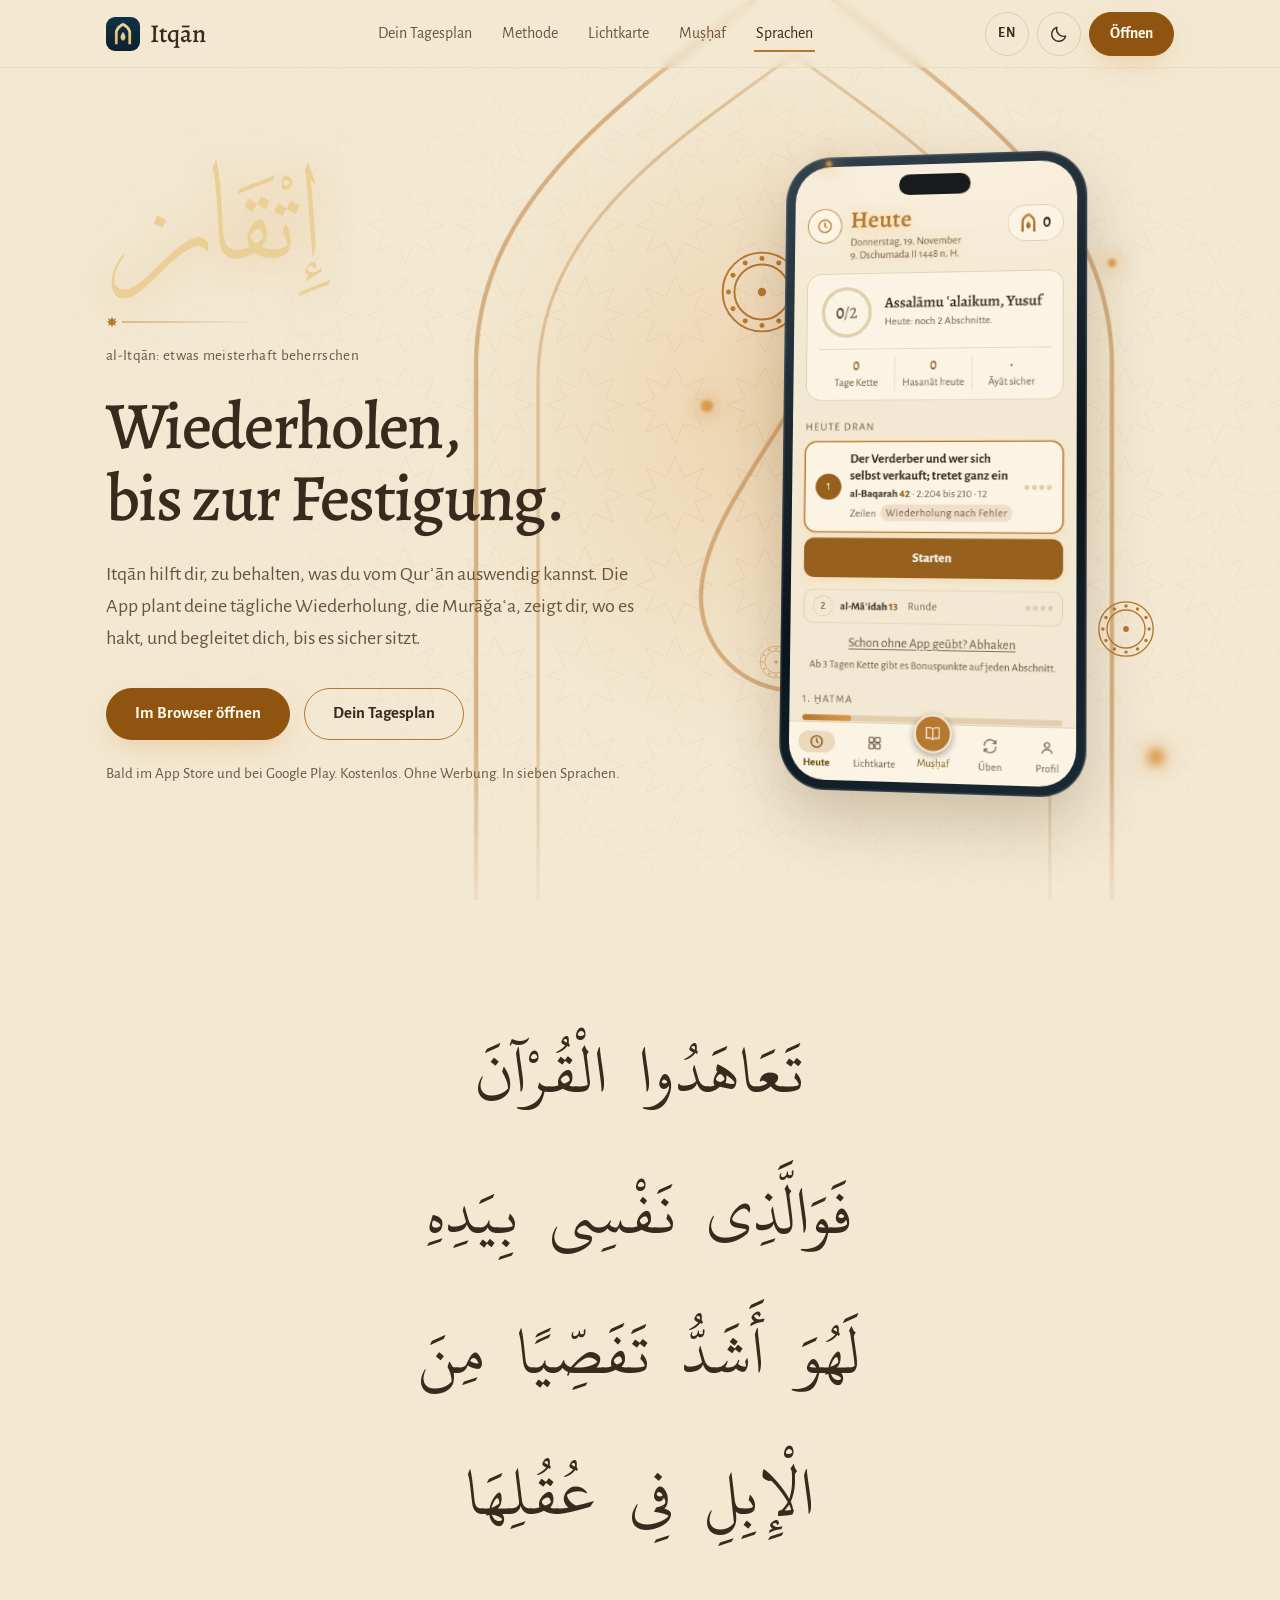
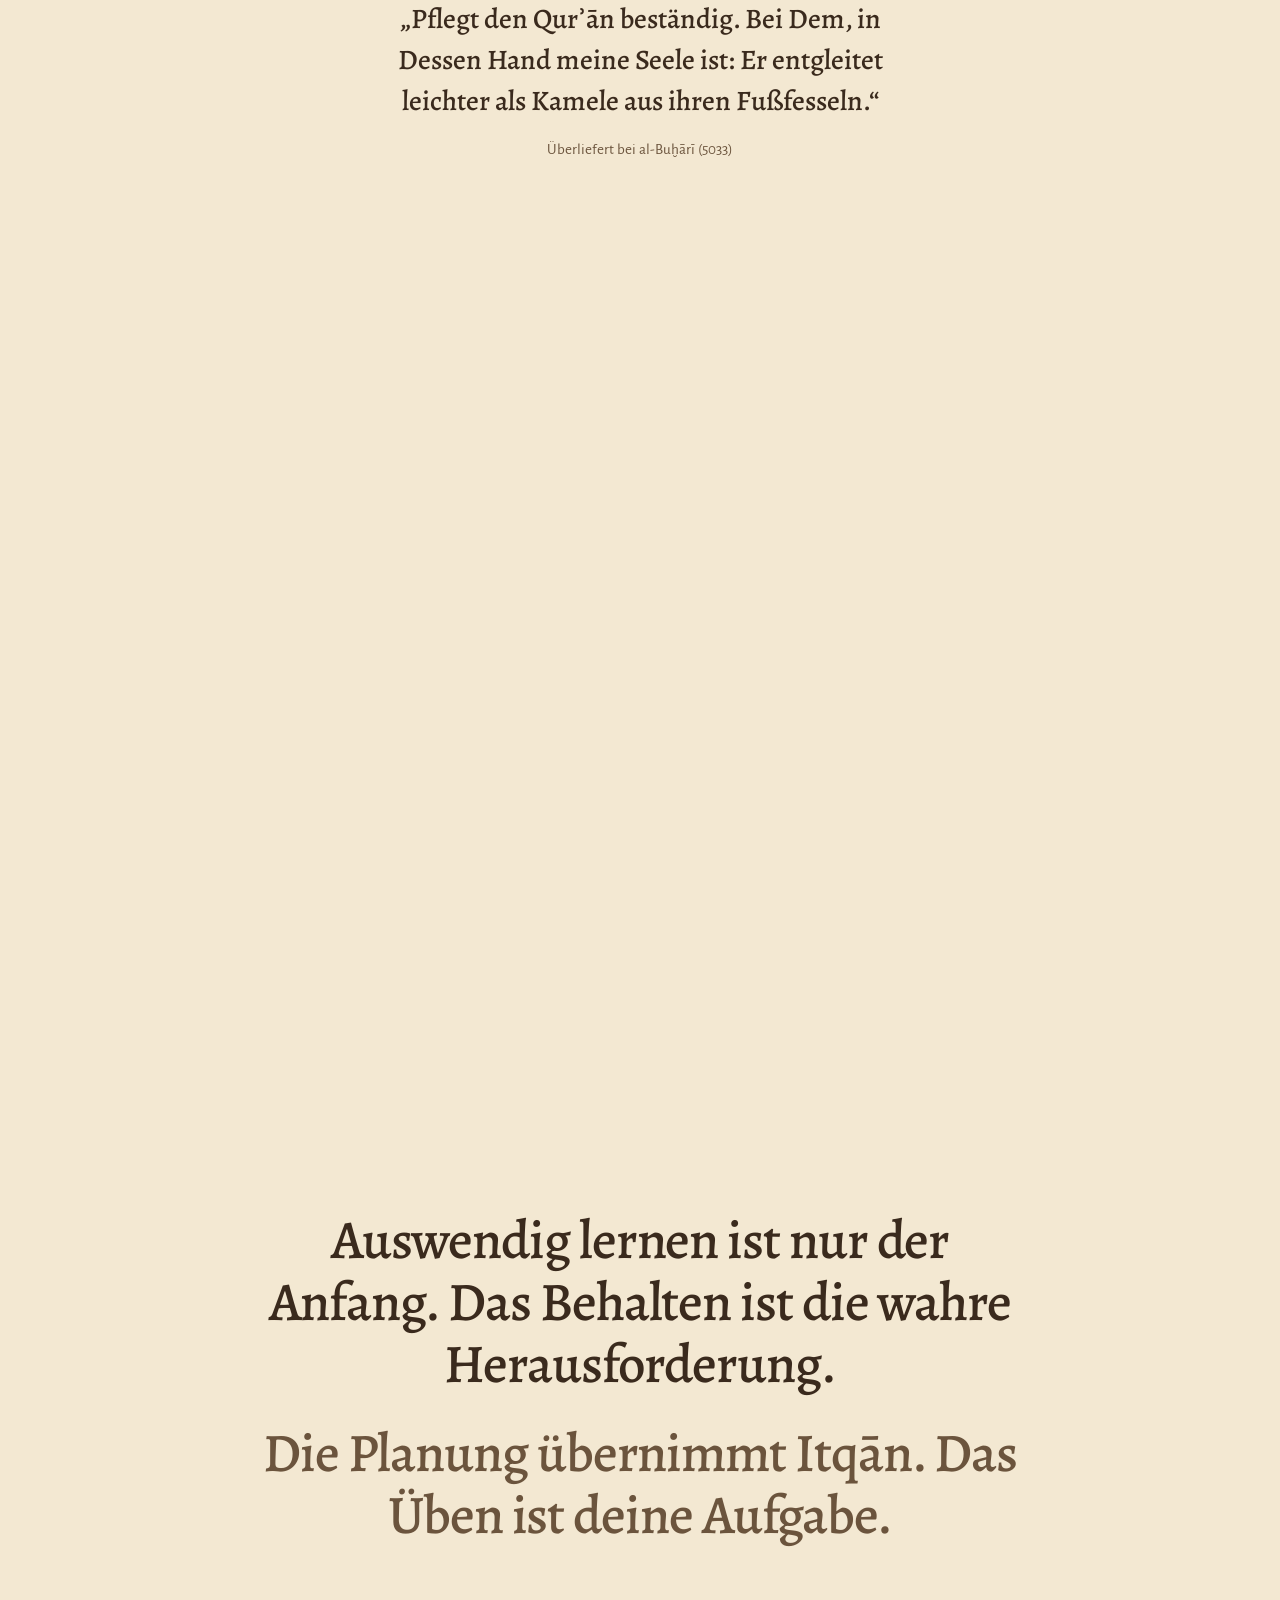
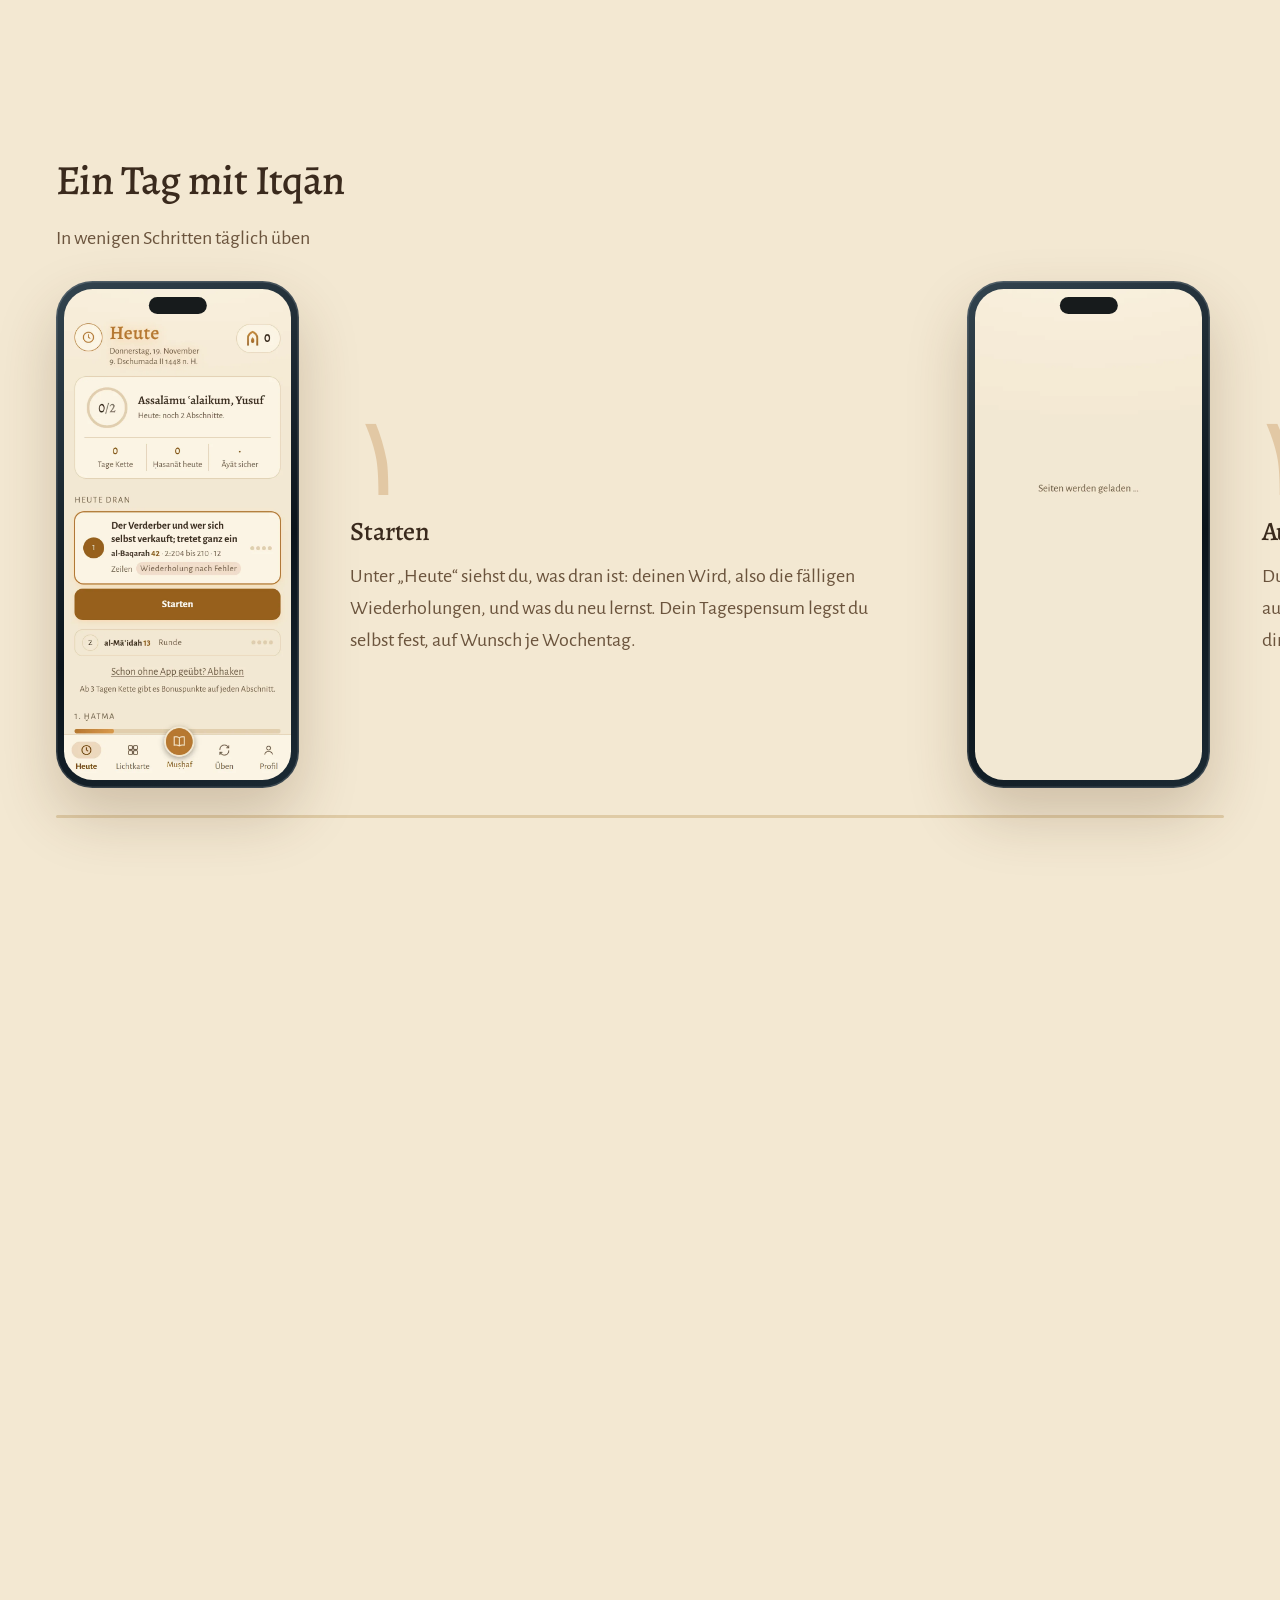
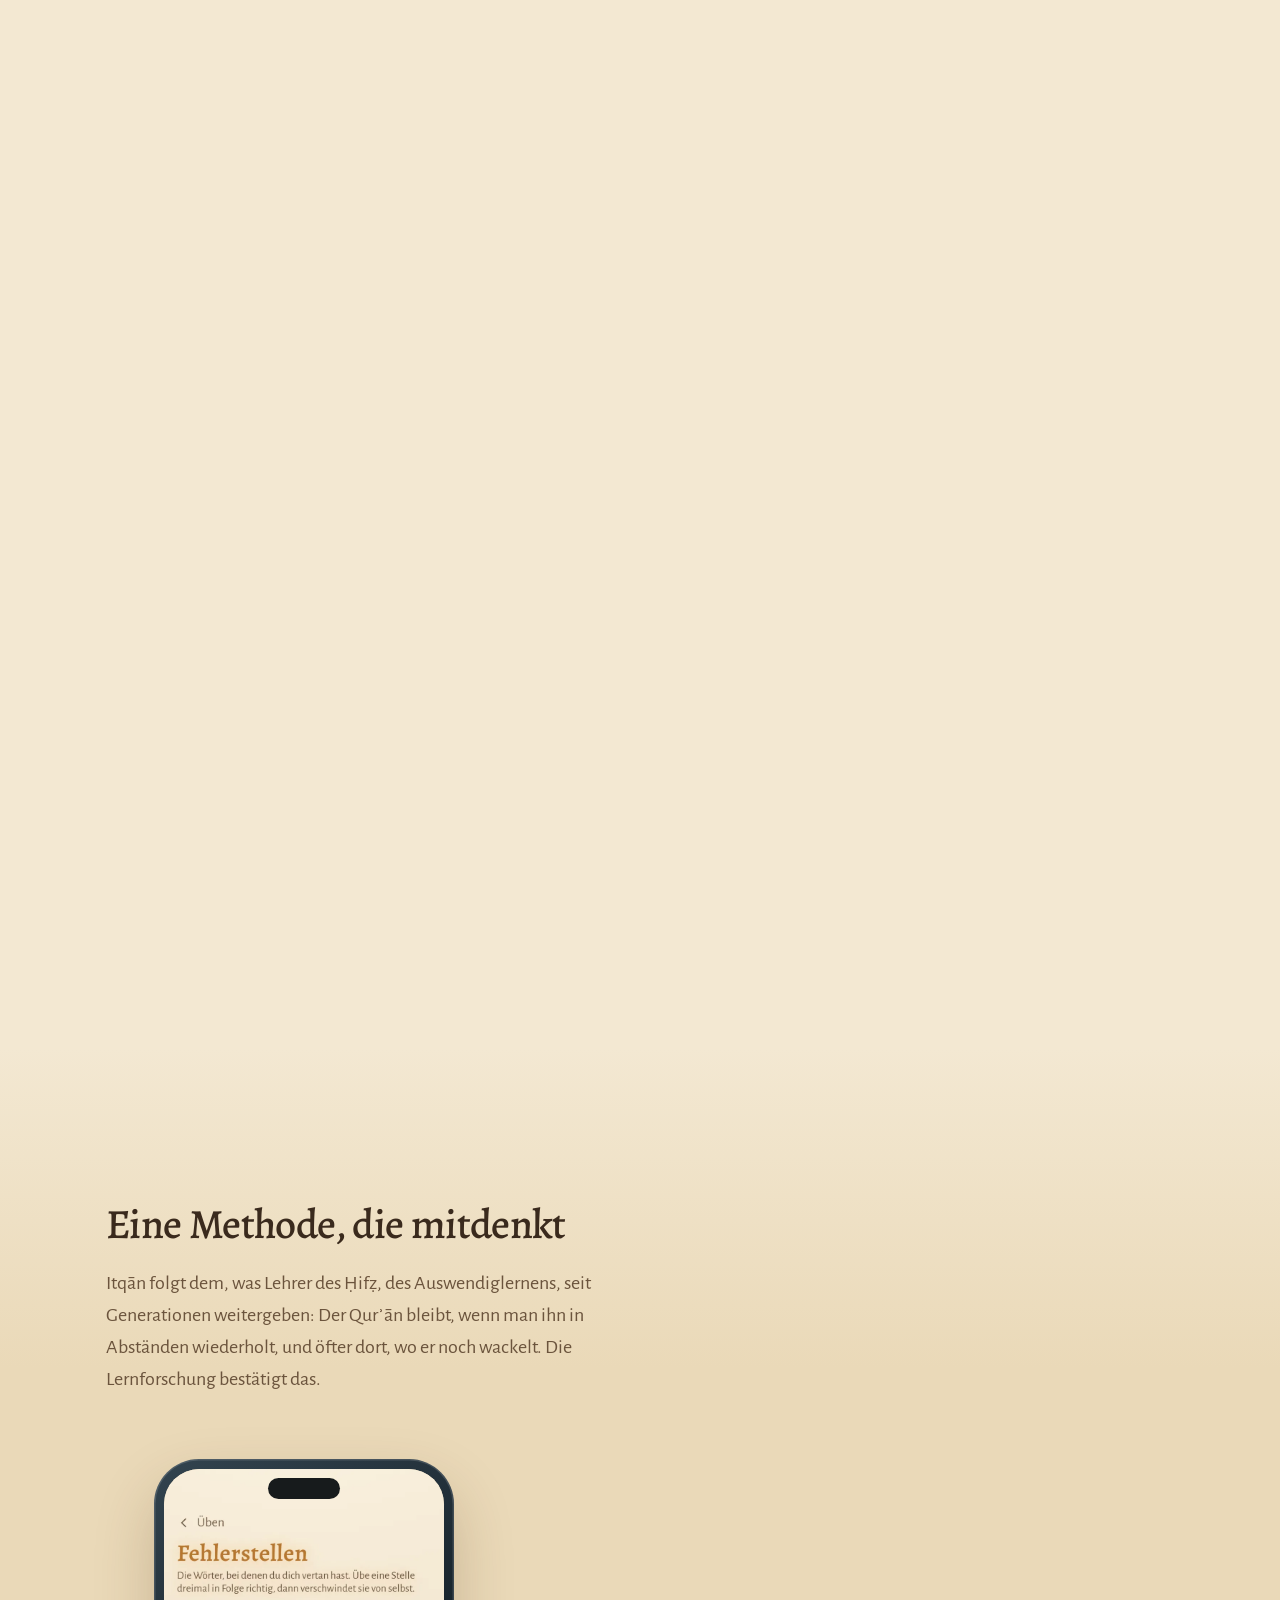
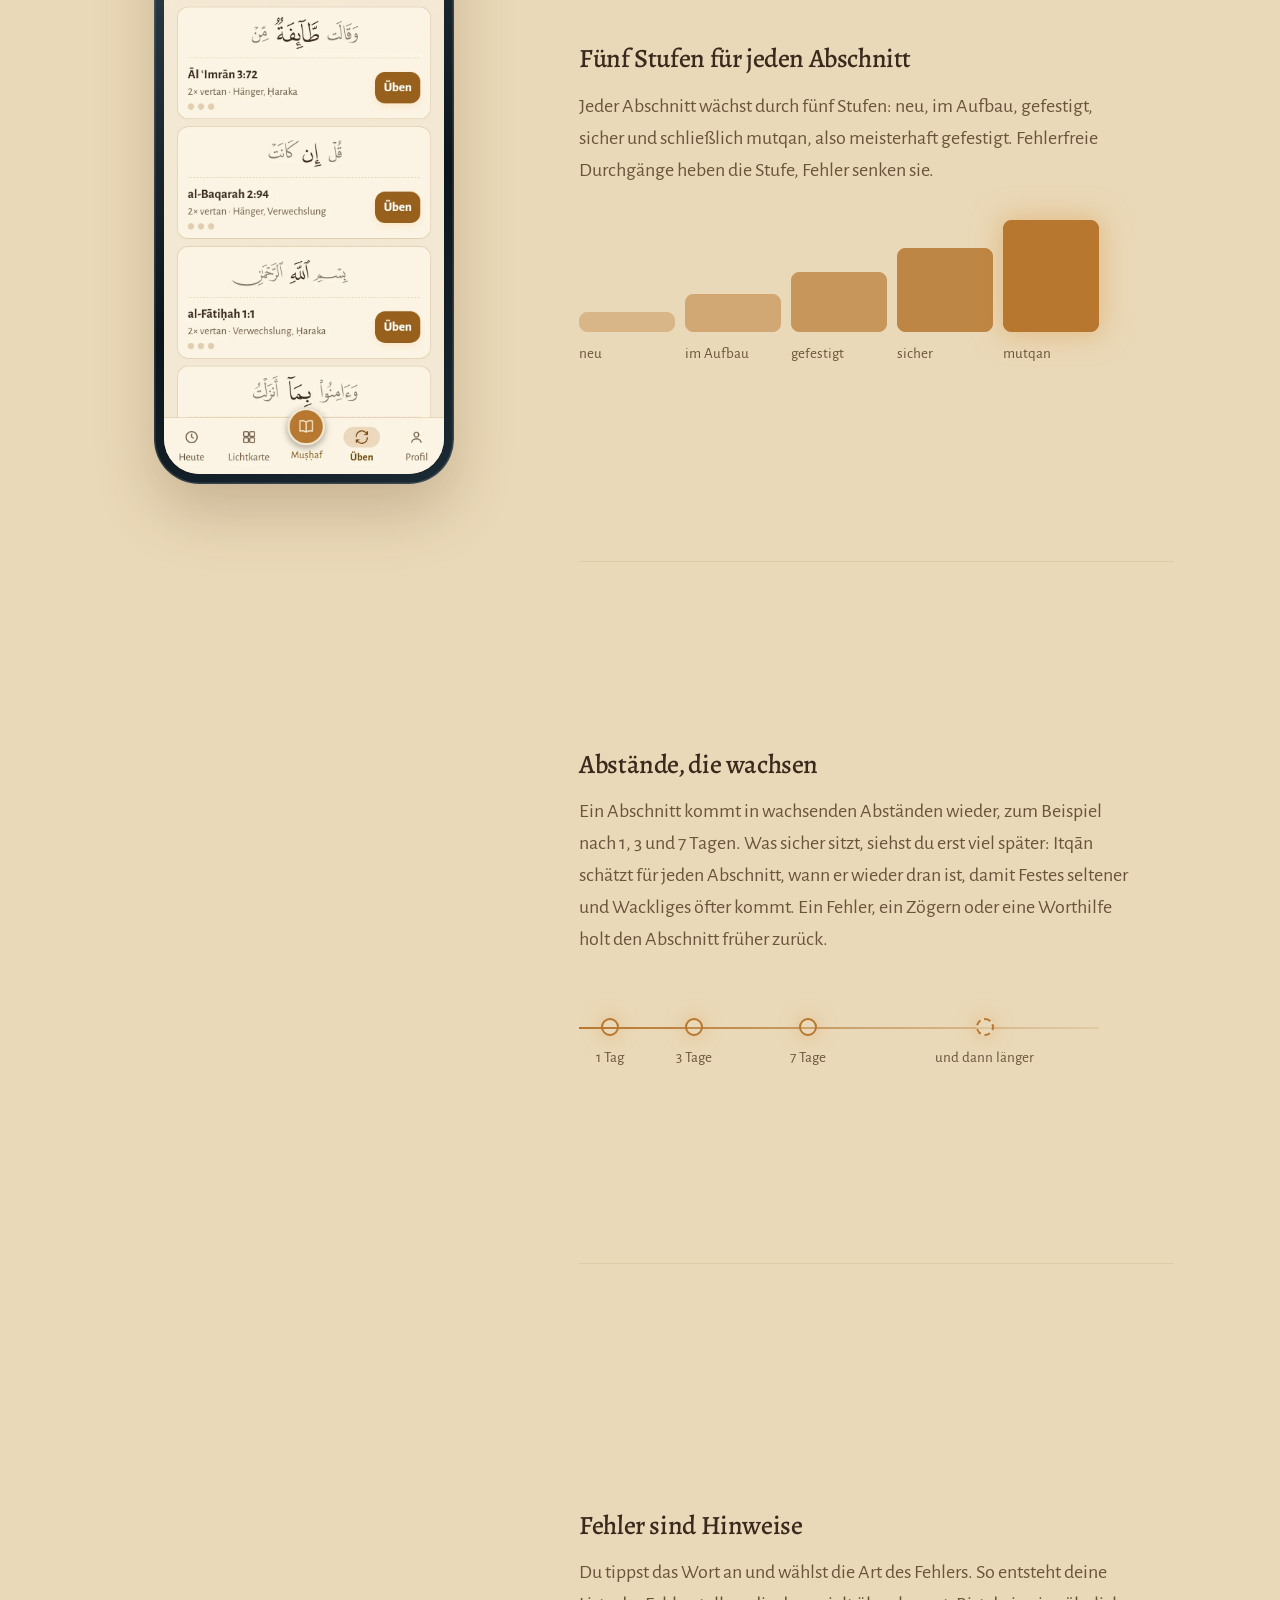
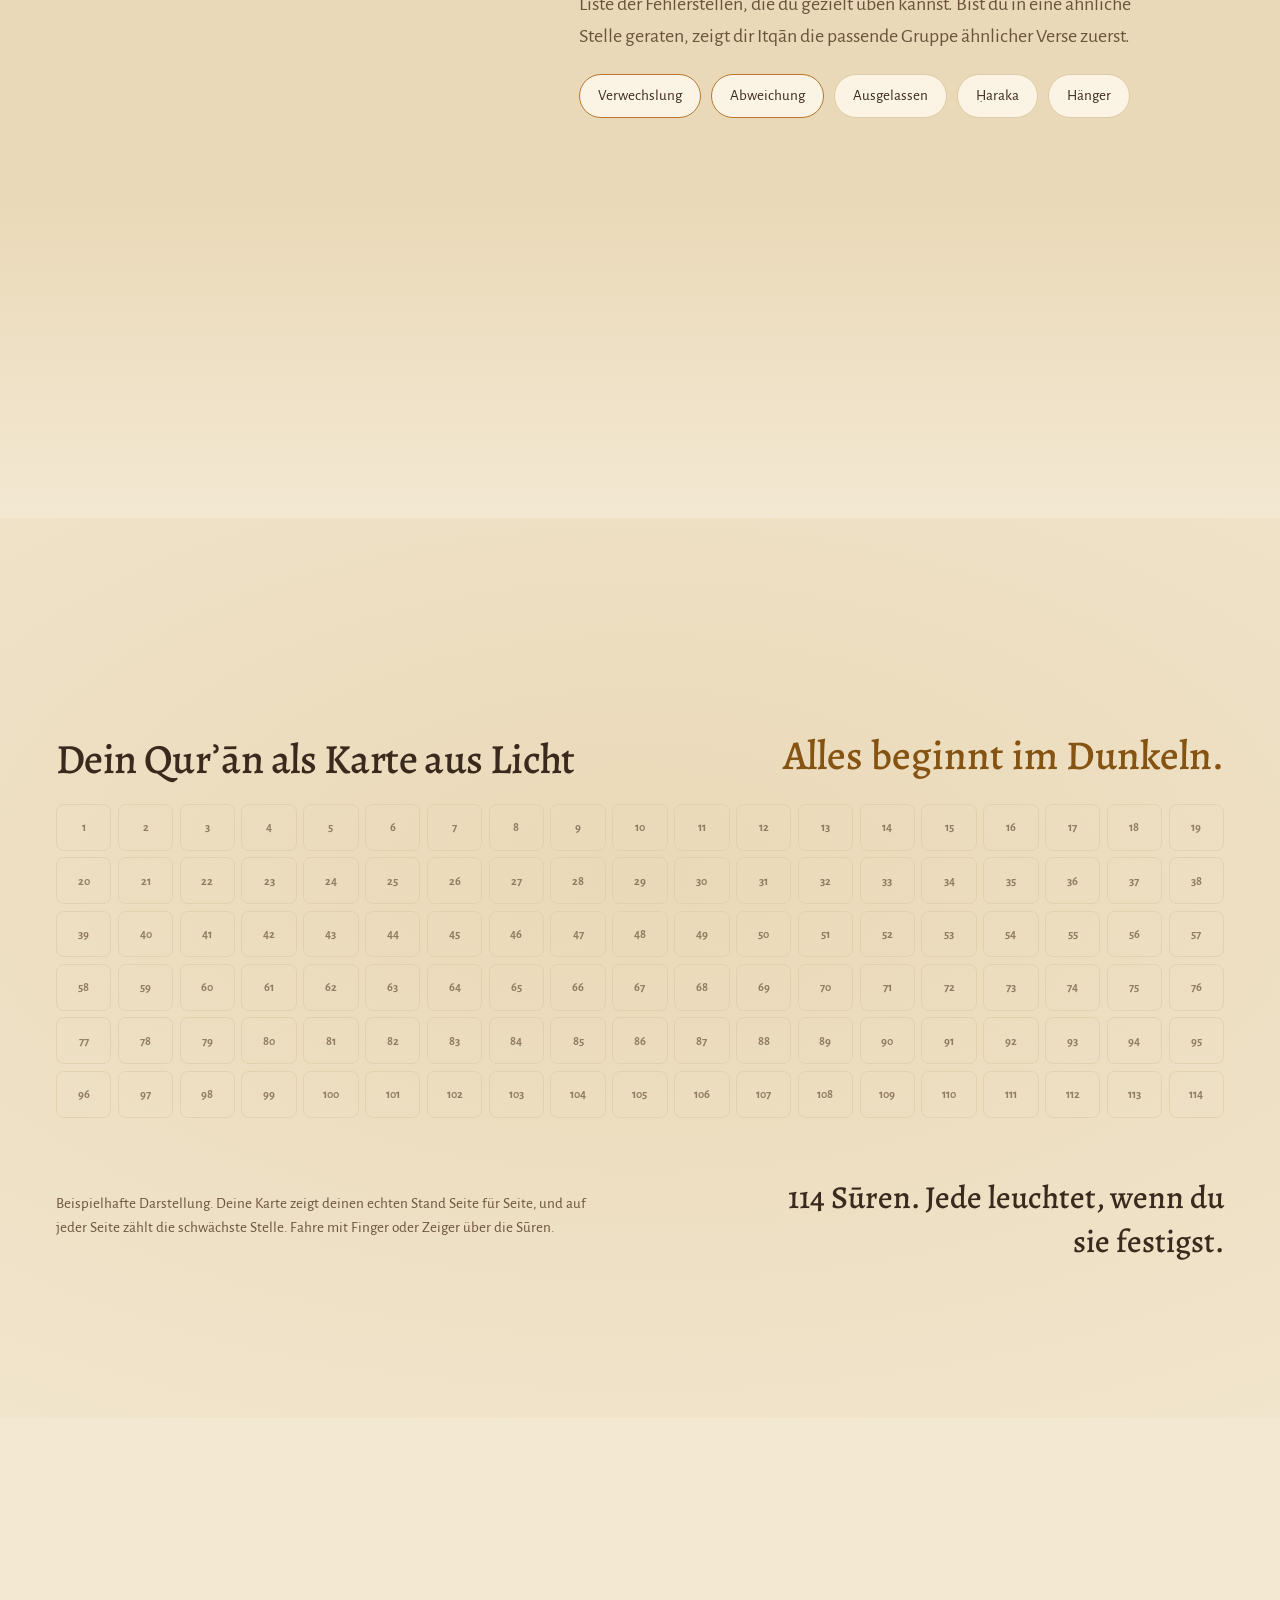
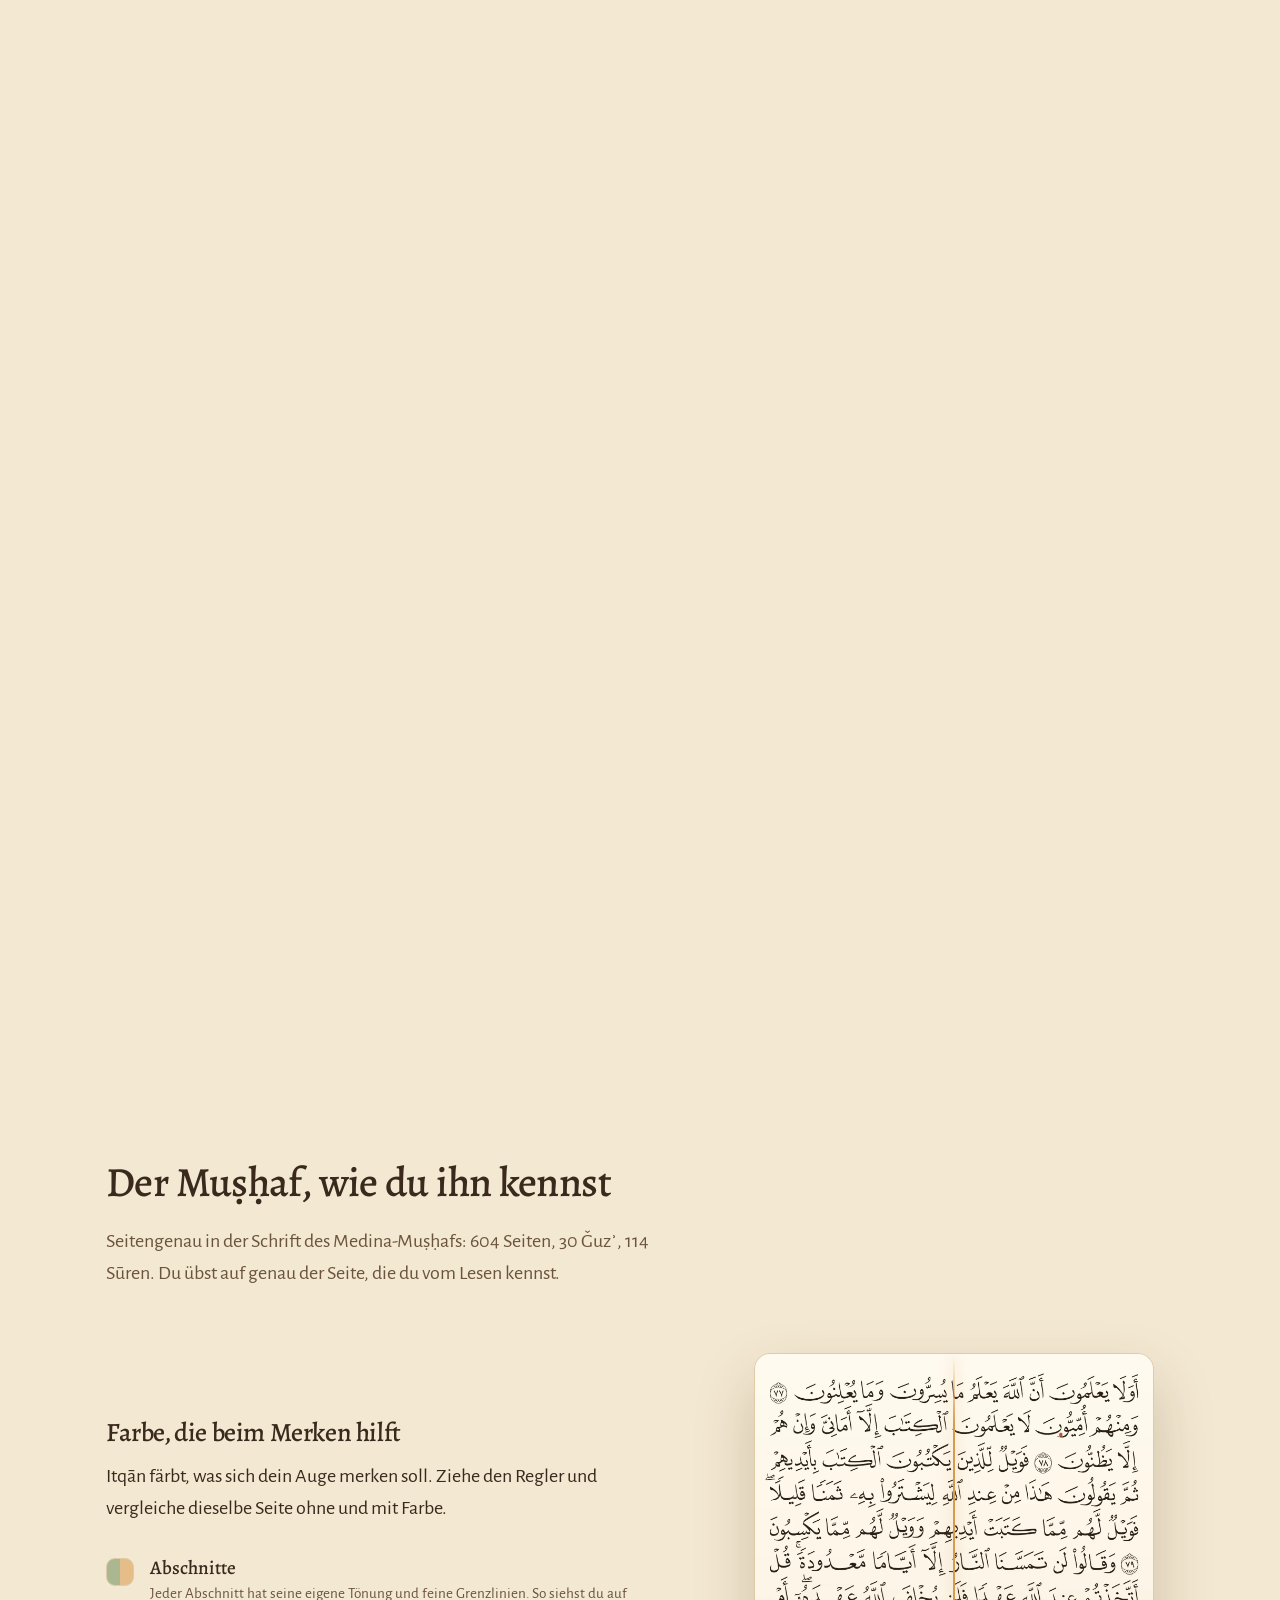
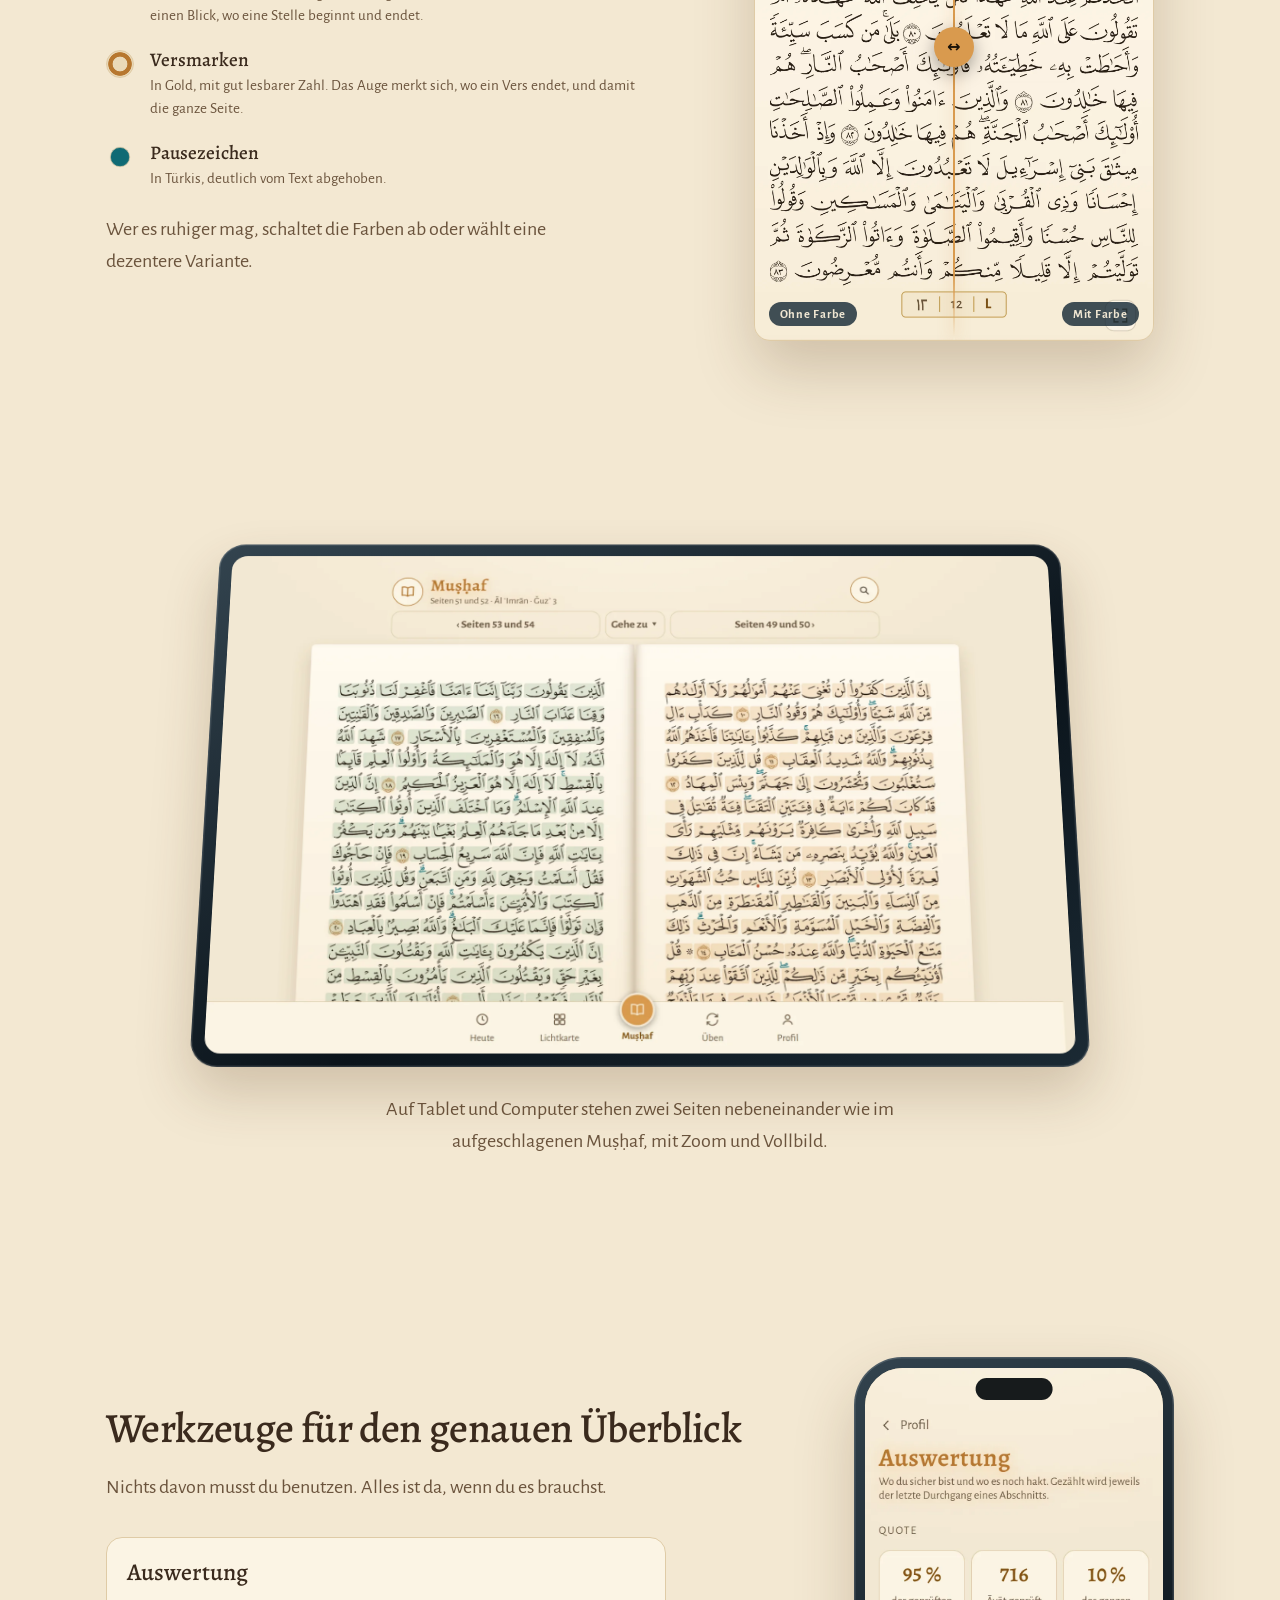
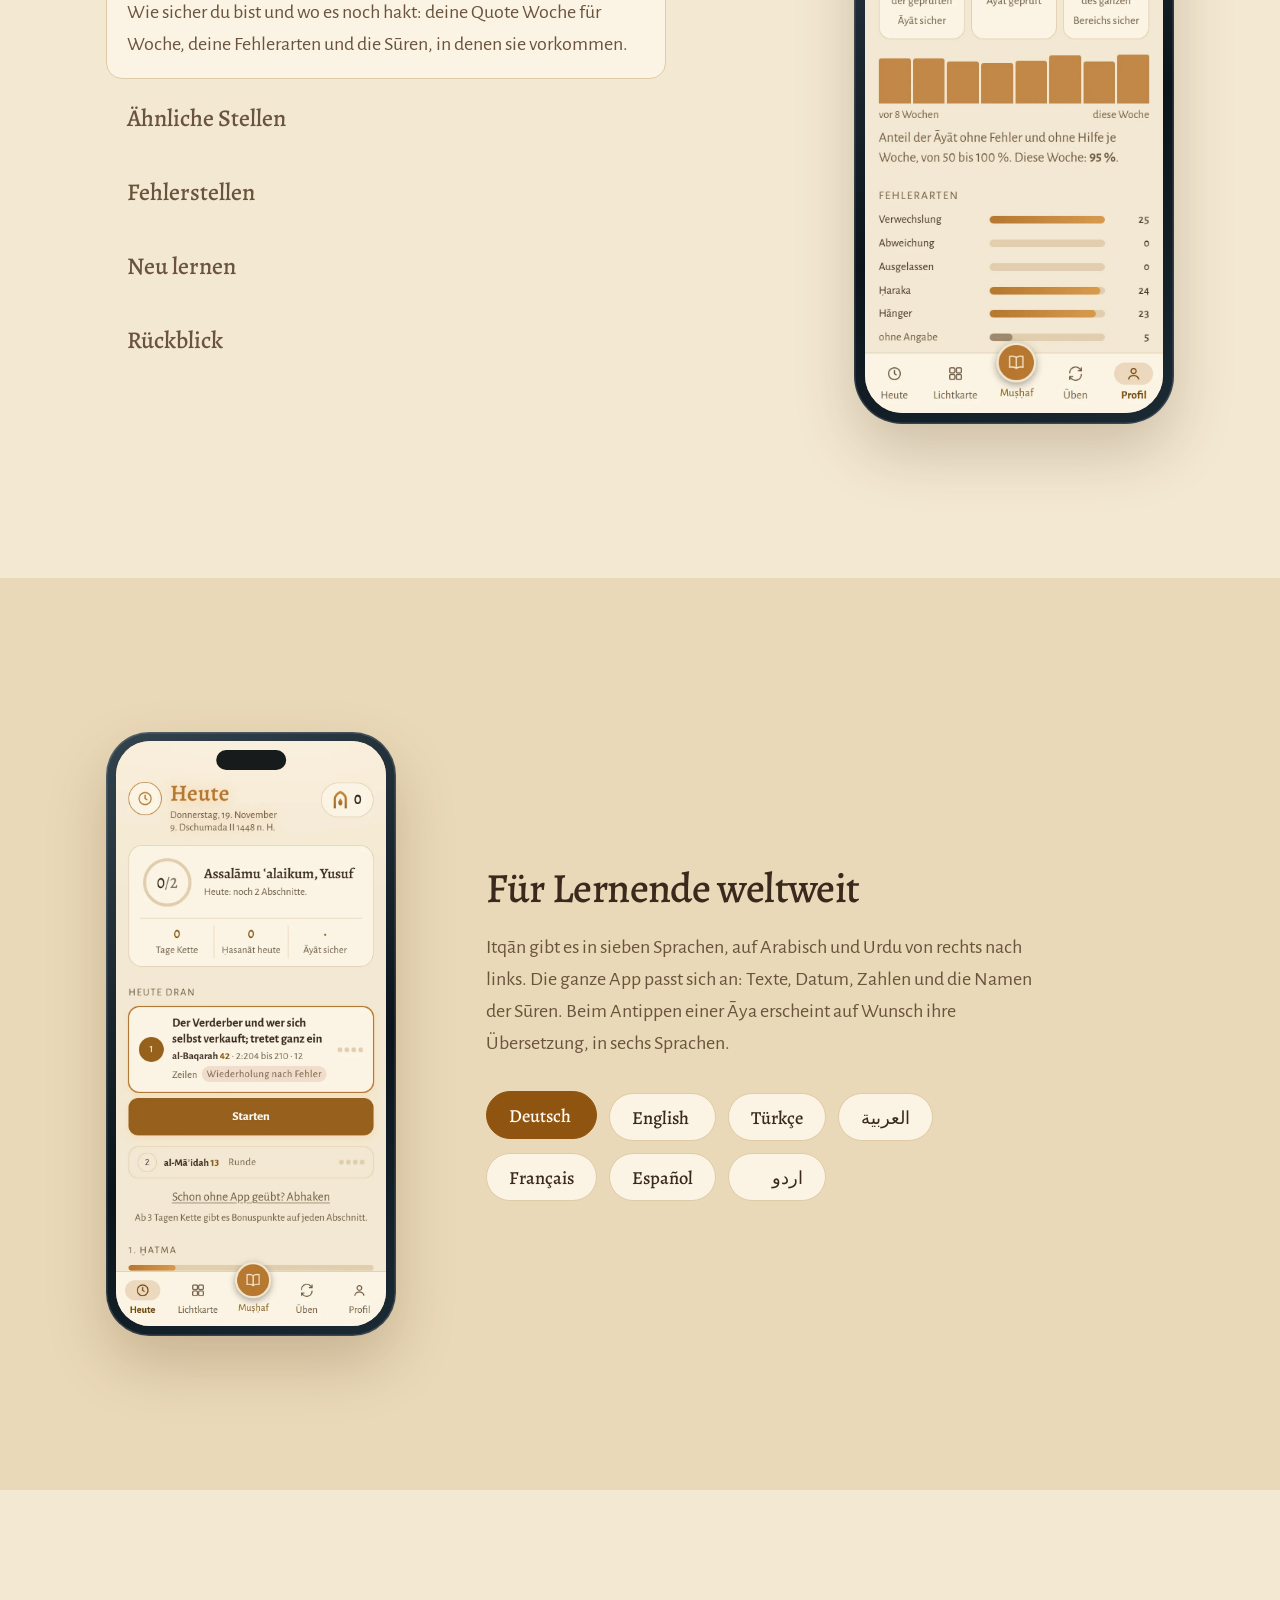
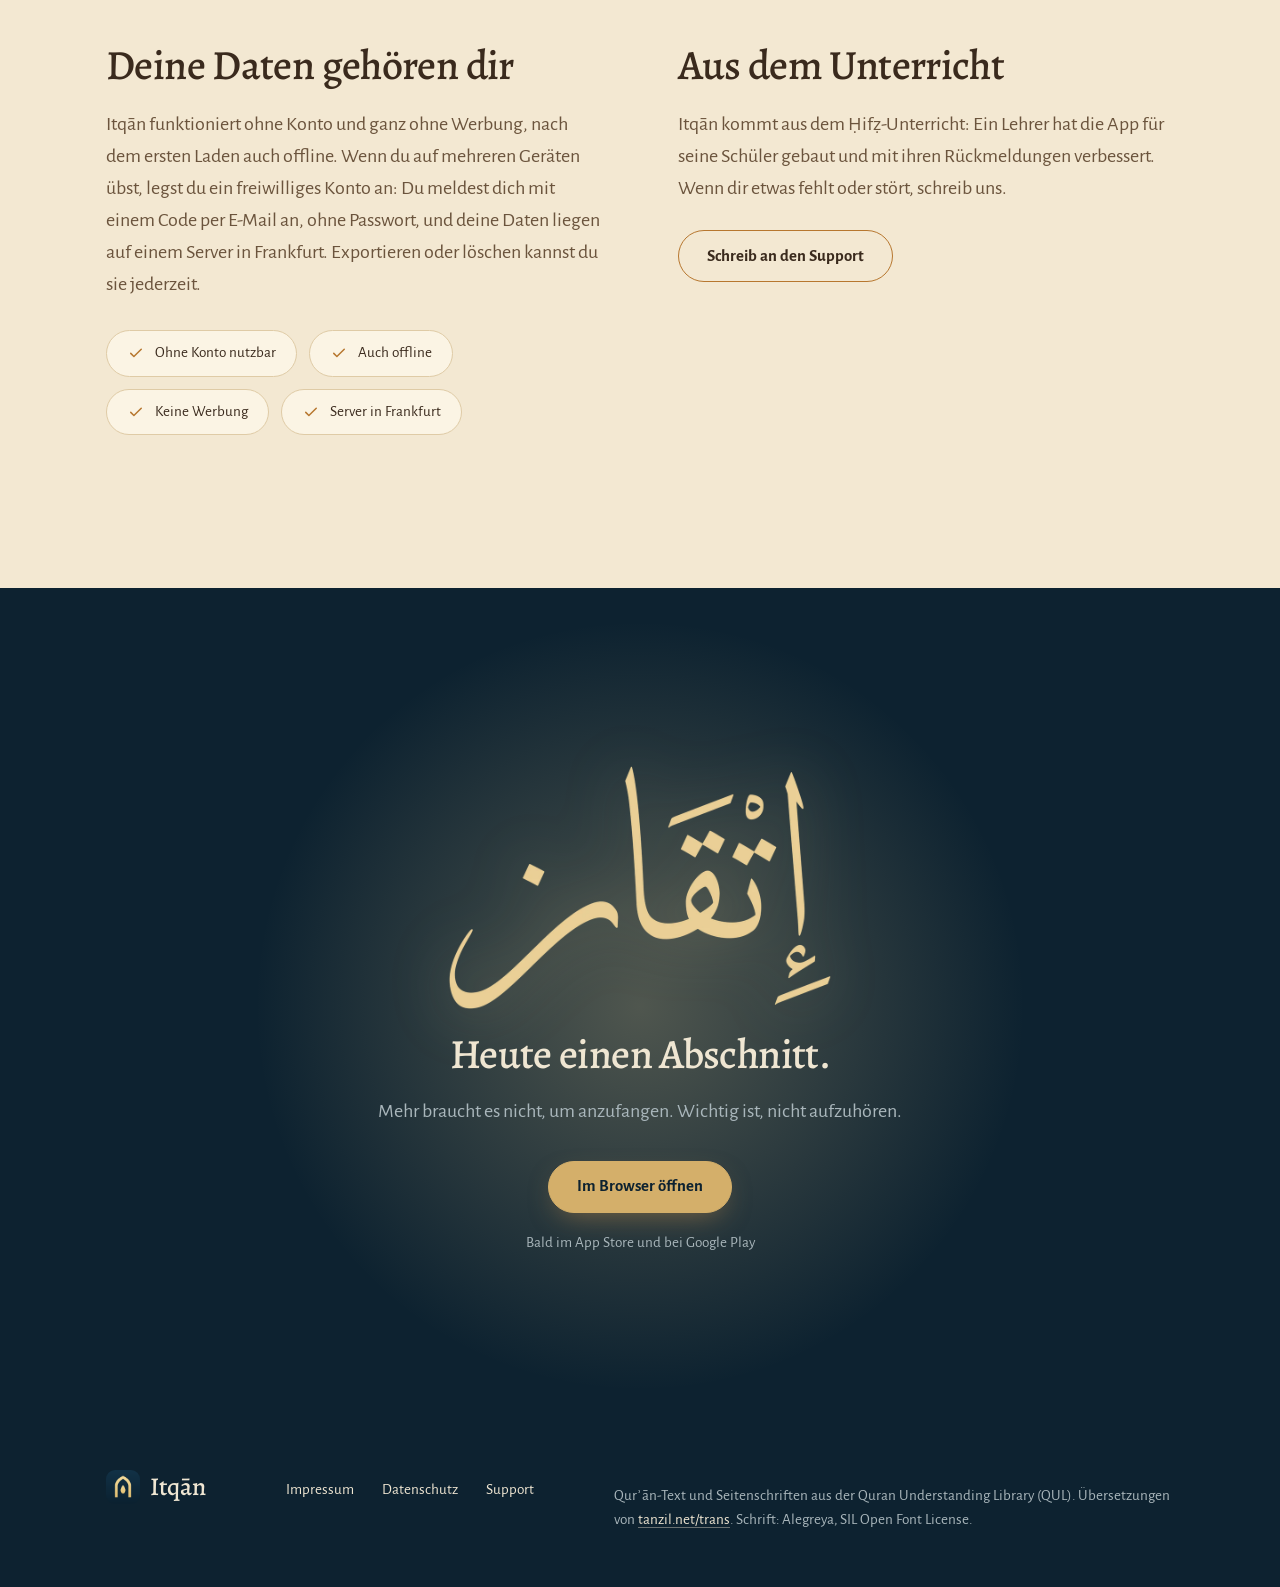
==== commit e292f555: "Website: Kalligrafie mit Tashkil im Kopfbereich, Schlussbereich und Teilen-Bild, Hauptueberschrift e" ====
--- a/index.html
+++ b/index.html
@@ -13,7 +13,7 @@
 <link rel="icon" href="icons/favicon-32.png" sizes="32x32"><link rel="apple-touch-icon" href="icons/apple-touch-icon.png">
 <script>(function(){var d=document.documentElement;d.className='no-js';var t=null;try{t=localStorage.getItem('itqan-site-thema')}catch(e){}if(t!=='hell'&&t!=='dunkel')t=matchMedia('(prefers-color-scheme: dark)').matches?'dunkel':'hell';d.dataset.theme=t})()</script>
 <link rel="preload" href="fonts/Alegreya-500-latin.woff2" as="font" type="font/woff2" crossorigin>
-<link rel="stylesheet" href="css/site.css?v=e43a9acb">
+<link rel="stylesheet" href="css/site.css?v=9cb58038">
 </head>
 <body id="top">
 <svg width="0" height="0" style="position:absolute" aria-hidden="true" focusable="false"><defs>
@@ -38,7 +38,7 @@
   <div class="held-bg" aria-hidden="true"><div class="schein"></div><svg class="muster" aria-hidden="true"><defs><pattern id="st" width="90" height="90" patternUnits="userSpaceOnUse"><path d="M45 7L54 27L74 18L65 38L83 45L65 52L74 72L54 63L45 83L36 63L16 72L25 52L7 45L25 38L16 18L36 27Z" fill="none" stroke="currentColor" stroke-width=".9"/></pattern></defs><rect width="100%" height="100%" fill="url(#st)"/></svg><svg class="bogen" viewBox="0 0 200 260" fill="none" stroke="currentColor" aria-hidden="true"><path d="M18 252V108C18 62 62 36 100 6C138 36 182 62 182 108V252" stroke-width="1.1"/><path d="M34 252V112C34 72 70 50 100 28C130 50 166 72 166 112V252" stroke-width=".8" opacity=".7"/><path d="M100 118c14 22 24 36 24 50a24 24 0 0 1-48 0c0-14 10-28 24-50z" stroke-width="1.1"/></svg></div>
   <div class="wrap">
     <div class="held-text">
-      <div class="titel-rahmen"><p class="ar-titel ar" lang="ar">إِتْقَان</p><svg class="titel-zier" viewBox="0 0 150 12" aria-hidden="true"><defs><linearGradient id="zl" gradientUnits="userSpaceOnUse" x1="16" y1="0" x2="150" y2="0"><stop offset="0" stop-color="currentColor" stop-opacity=".85"/><stop offset="1" stop-color="currentColor" stop-opacity="0"/></linearGradient></defs><path d="M16 6H150" stroke="url(#zl)" stroke-width="1" fill="none"/><path transform="translate(6 6) scale(.14) translate(-45 -45)" fill="currentColor" d="M45 7L54 27L74 18L65 38L83 45L65 52L74 72L54 63L45 83L36 63L16 72L25 52L7 45L25 38L16 18L36 27Z"/></svg></div>
+      <div class="titel-rahmen"><img class="ar-titel kalli" src="img/kalligraphie-gold.webp" alt="إِتْقَان" lang="ar" width="900" height="586" fetchpriority="high" decoding="async"><svg class="titel-zier" viewBox="0 0 150 12" aria-hidden="true"><defs><linearGradient id="zl" gradientUnits="userSpaceOnUse" x1="16" y1="0" x2="150" y2="0"><stop offset="0" stop-color="currentColor" stop-opacity=".85"/><stop offset="1" stop-color="currentColor" stop-opacity="0"/></linearGradient></defs><path d="M16 6H150" stroke="url(#zl)" stroke-width="1" fill="none"/><path transform="translate(6 6) scale(.14) translate(-45 -45)" fill="currentColor" d="M45 7L54 27L74 18L65 38L83 45L65 52L74 72L54 63L45 83L36 63L16 72L25 52L7 45L25 38L16 18L36 27Z"/></svg></div>
       <p class="ar-unter">al-Itqān: etwas meisterhaft beherrschen</p>
       <h1>Wiederholen,<br>bis zur Festigung.</h1>
       <p class="lead">Itqān hilft dir, zu behalten, was du vom Qurʾān auswendig kannst. Die App plant deine tägliche Wiederholung, die Murāǧaʿa, zeigt dir, wo es hakt, und begleitet dich, bis es sicher sitzt.</p>
@@ -152,7 +152,7 @@
 </div></section>
 
 <section class="schluss"><div class="wrap">
-  <p class="ar" lang="ar" aria-hidden="true">إِتْقَان</p>
+  <img class="kalli-schluss" src="img/kalligraphie-gold.webp" alt="" aria-hidden="true" width="900" height="586" loading="lazy" decoding="async">
   <h2 class="rv">Heute einen Abschnitt.</h2>
   <p class="rv" style="--d:.1s">Mehr braucht es nicht, um anzufangen. Wichtig ist, nicht aufzuhören.</p>
   <div class="cta rv" style="--d:.2s"><a class="knopf haupt" href="https://ali-seckin.github.io/itqan/">Im Browser öffnen</a></div>
--- a/css/site.css
+++ b/css/site.css
@@ -95,9 +95,10 @@
 .bogen-m{display:none}
 .titel-rahmen{display:inline-flex;flex-direction:column;align-items:flex-start;gap:12px;margin-bottom:16px;color:var(--gold-d)}
 .ar-titel{font-size:clamp(2.4rem,3.6vw,3.1rem);color:var(--gold);line-height:1.2;margin:0;text-shadow:0 0 28px var(--glow)}
+.kalli{display:block;width:clamp(190px,18vw,250px);height:auto;filter:drop-shadow(0 0 22px var(--glow))}
 .titel-zier{display:block;width:150px;height:12px;overflow:visible}
 .ar-unter{font-size:var(--t-klein);color:var(--leise);margin-bottom:22px;letter-spacing:.02em;text-align:left}
-.held h1{margin-bottom:24px}
+.held h1{margin-bottom:24px;font-size:clamp(2.9rem,5.2vw,4.6rem)}
 .lead{color:var(--leise);max-width:var(--lese)}
 .cta{display:flex;flex-wrap:wrap;gap:14px;margin-top:34px}
 .held-note{margin-top:22px;font-size:var(--t-klein);color:var(--leise)}
@@ -293,6 +294,7 @@
 .schluss::before{content:'';position:absolute;left:50%;top:50%;width:min(120vw,1100px);aspect-ratio:1;transform:translate(-50%,-50%);background:radial-gradient(closest-side,rgba(233,207,149,.3),transparent 70%);z-index:-1;animation:atmen 9s ease-in-out infinite}
 @keyframes atmen{50%{transform:translate(-50%,-50%) scale(1.1);opacity:.8}}
 .schluss .ar{font-size:clamp(2.4rem,6vw,4.6rem);color:#e9cf95;line-height:1.4}
+.kalli-schluss{display:block;width:clamp(230px,36vw,400px);height:auto;margin:0 auto;filter:drop-shadow(0 0 30px rgba(233,207,149,.28))}
 .schluss h2{margin:14px auto 0;max-width:none;color:#efe6d2}
 .schluss p{margin:18px auto 0;color:#a9b6bb}
 .schluss .cta{justify-content:center}
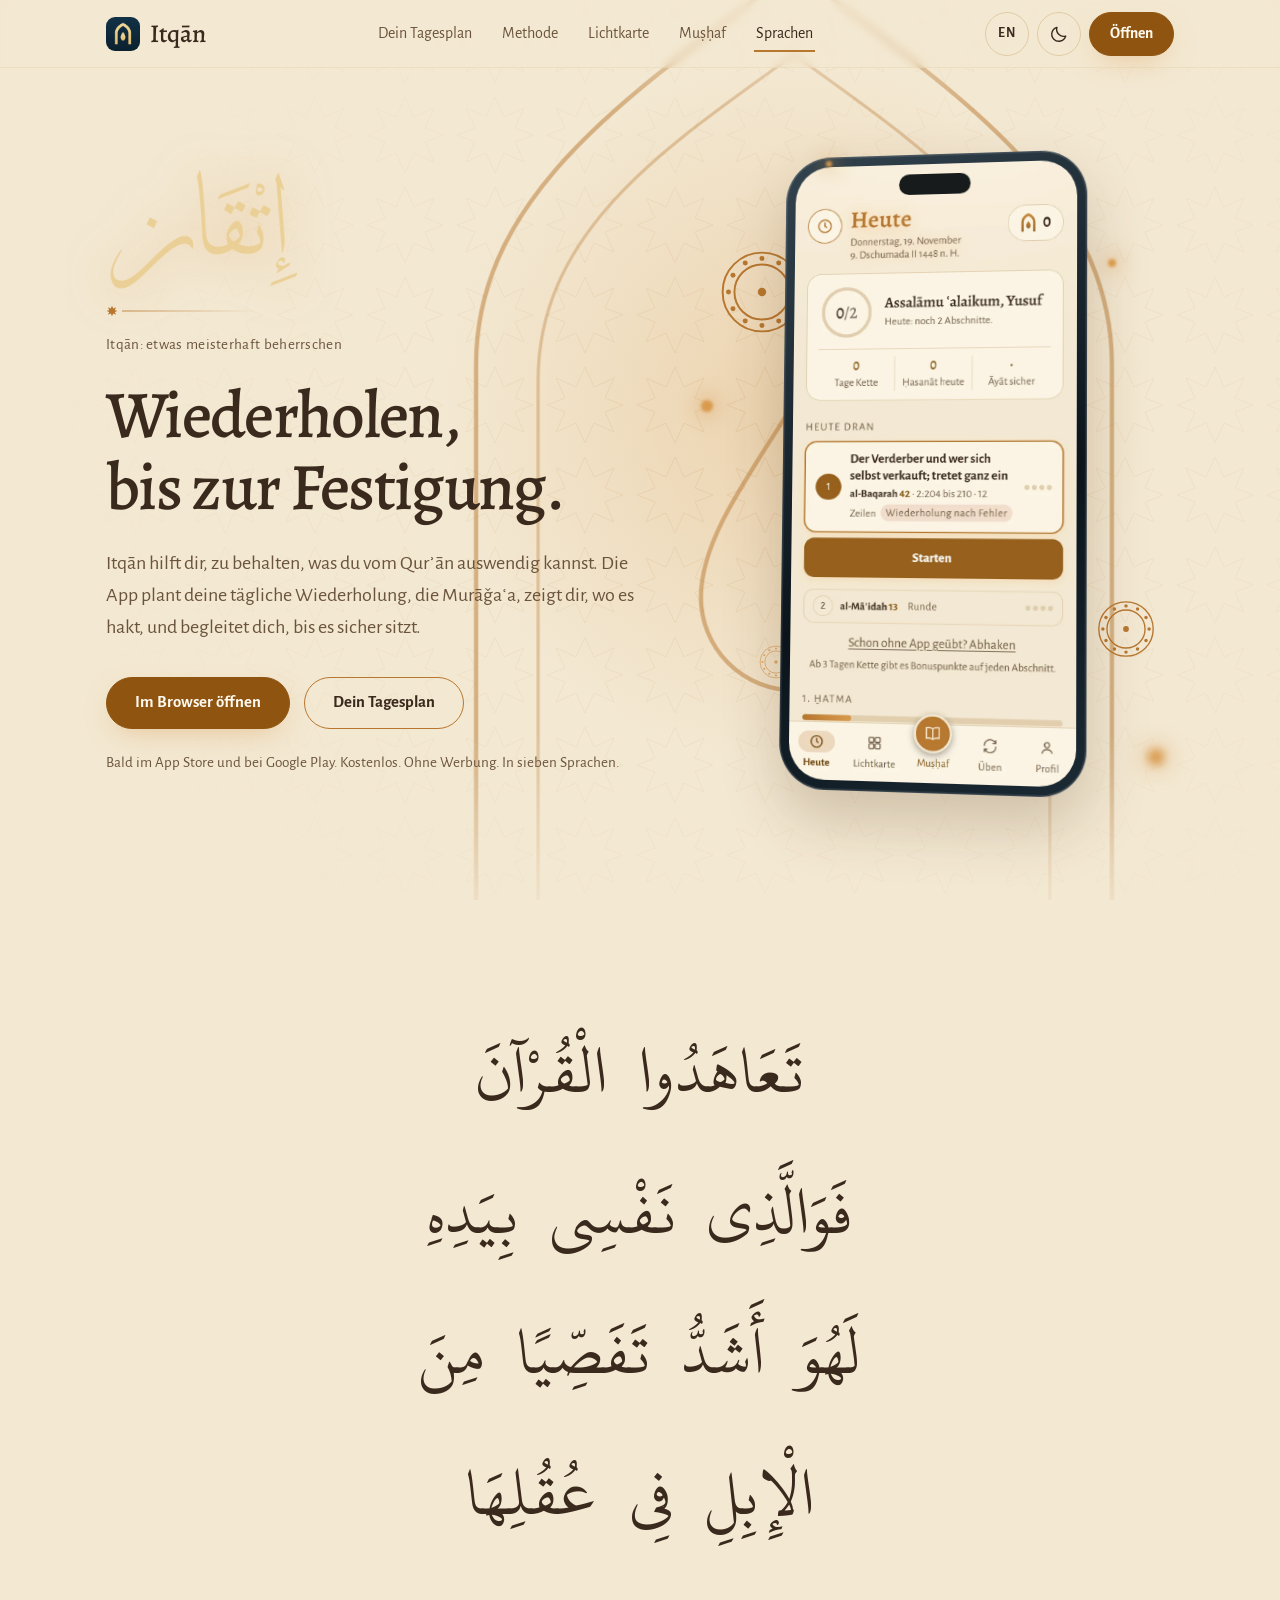
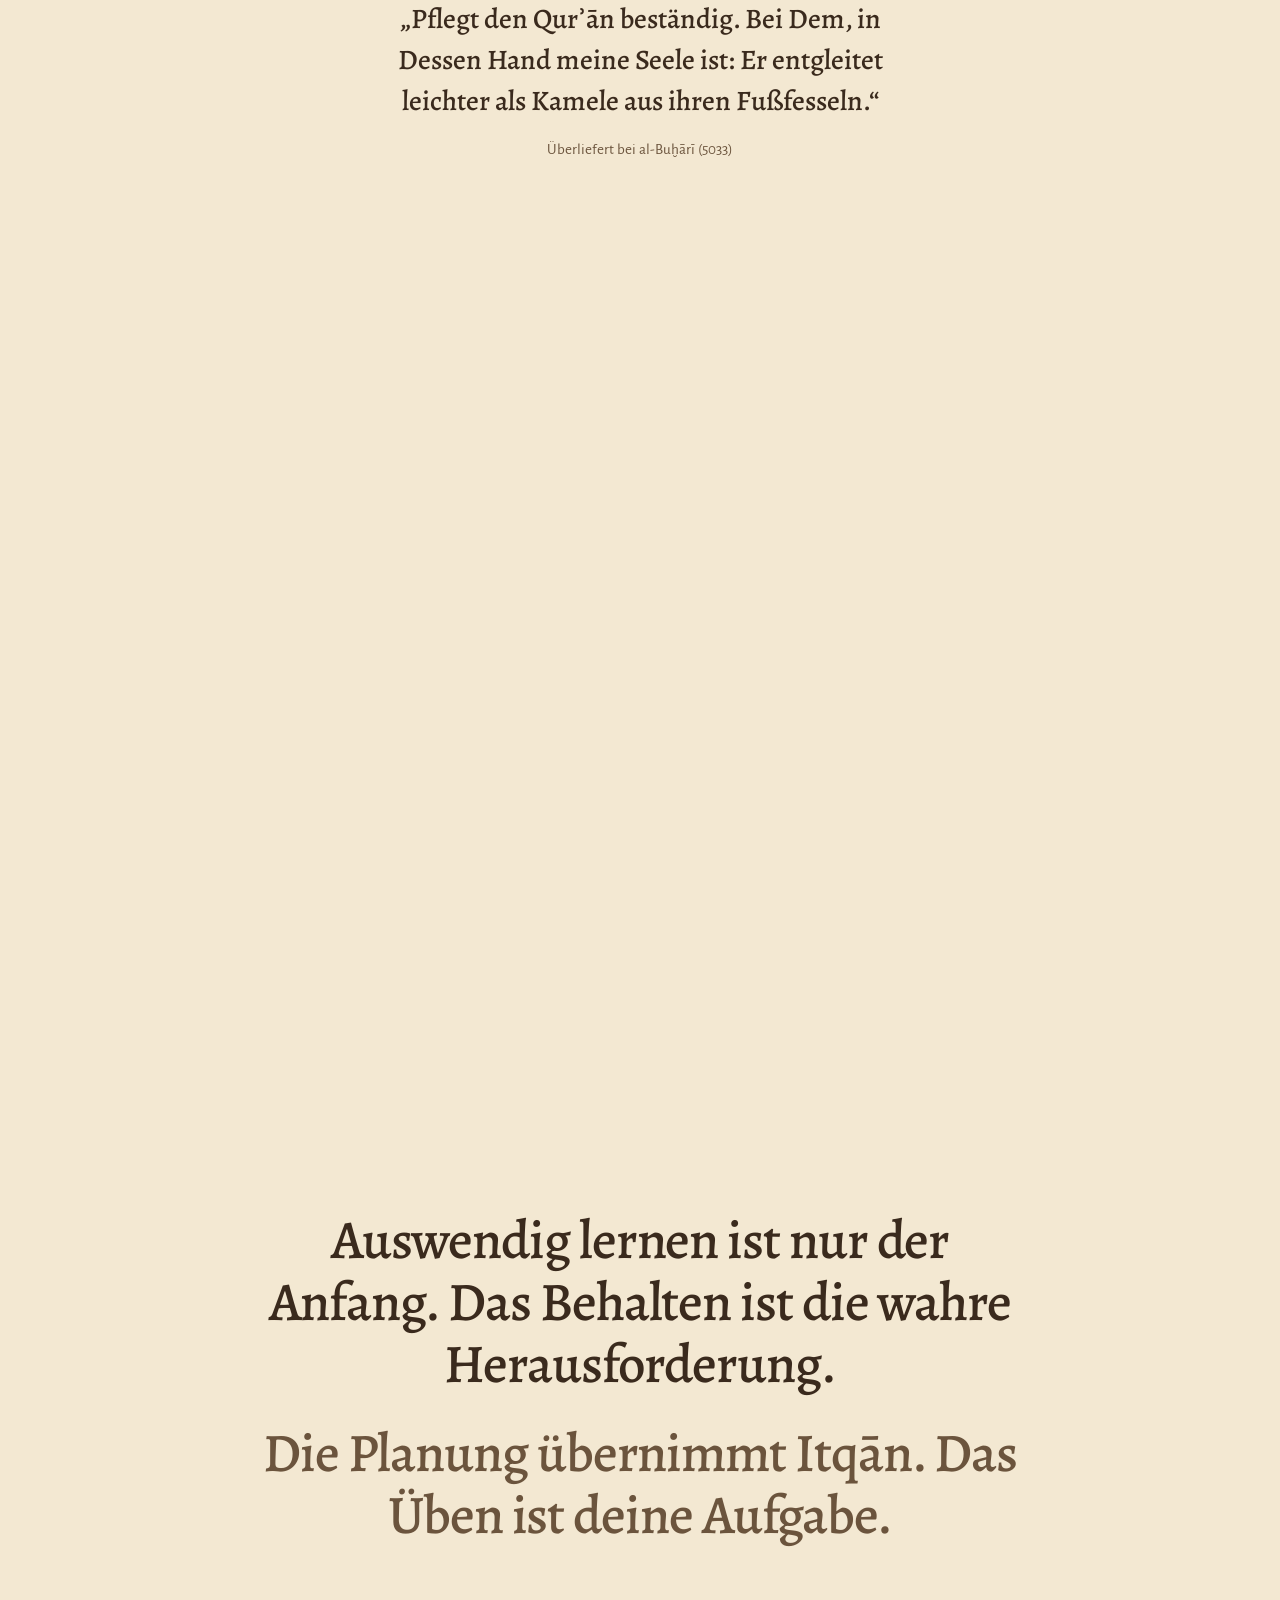
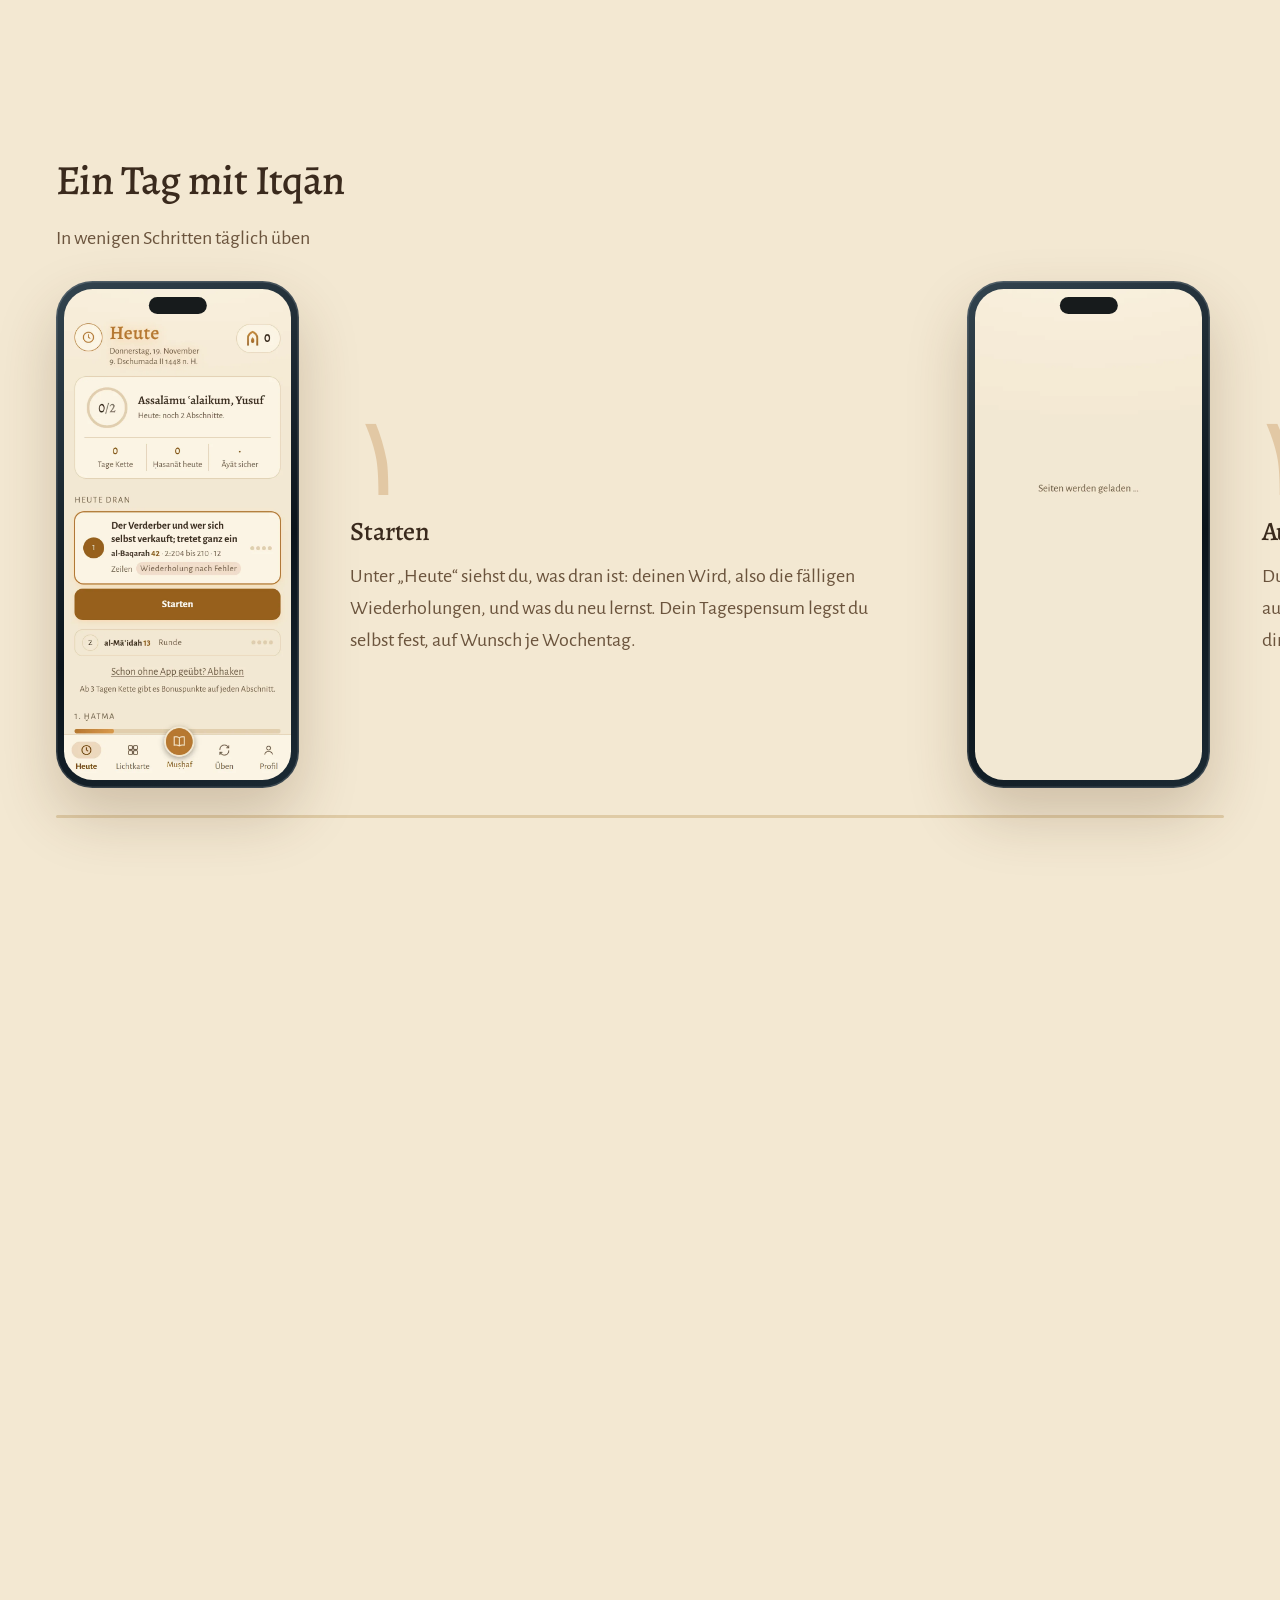
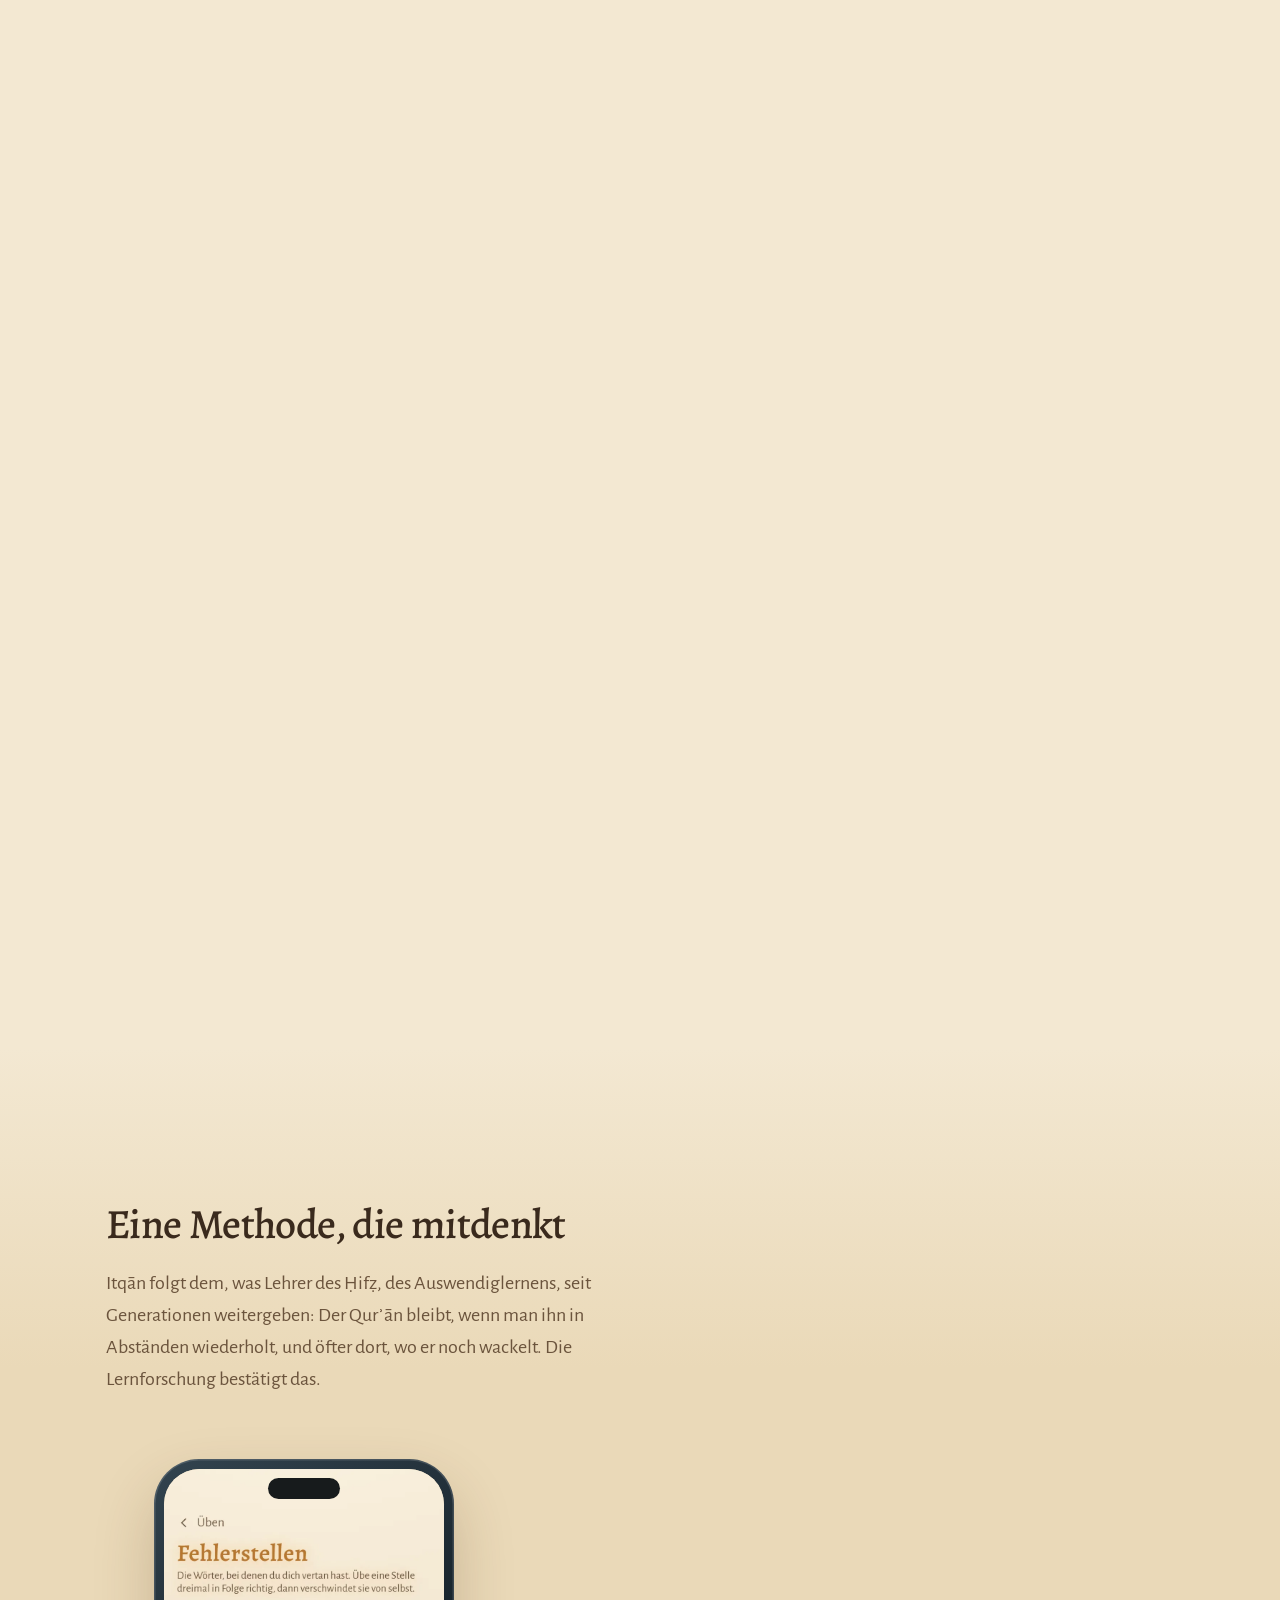
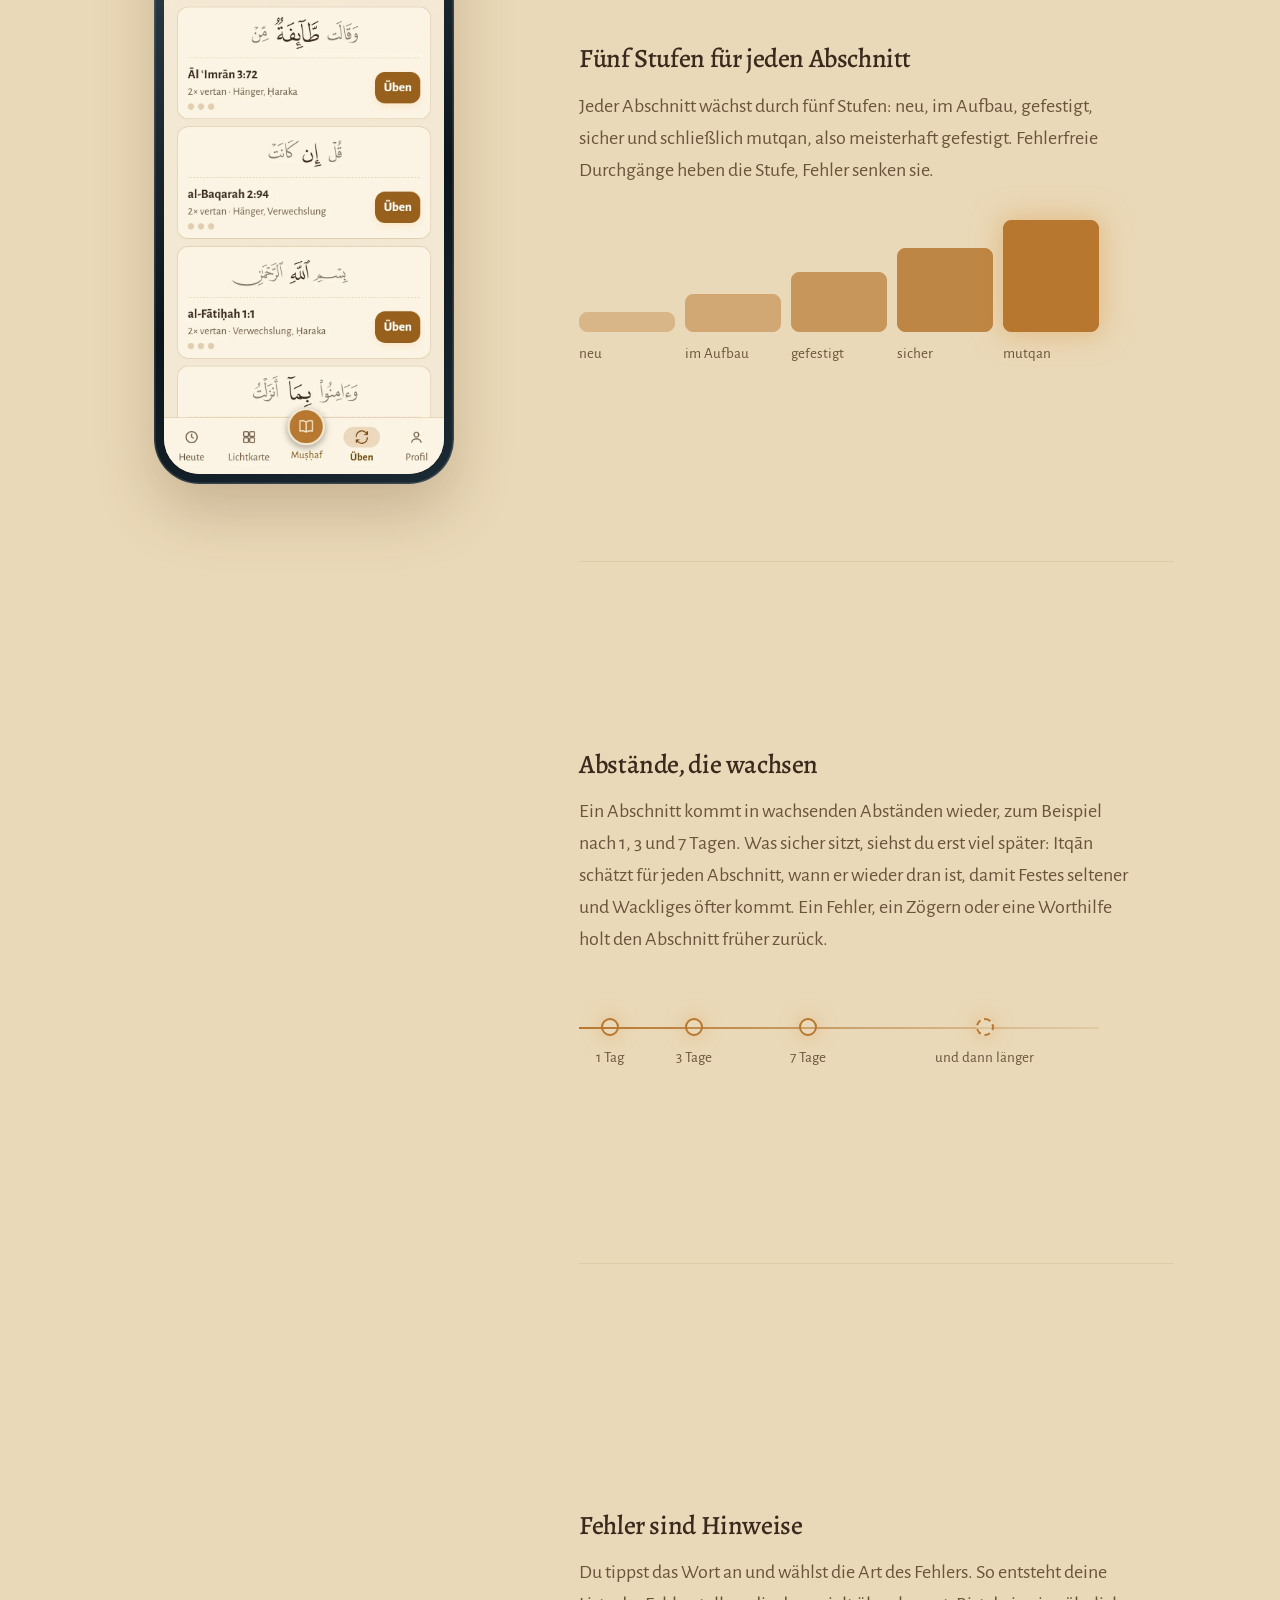
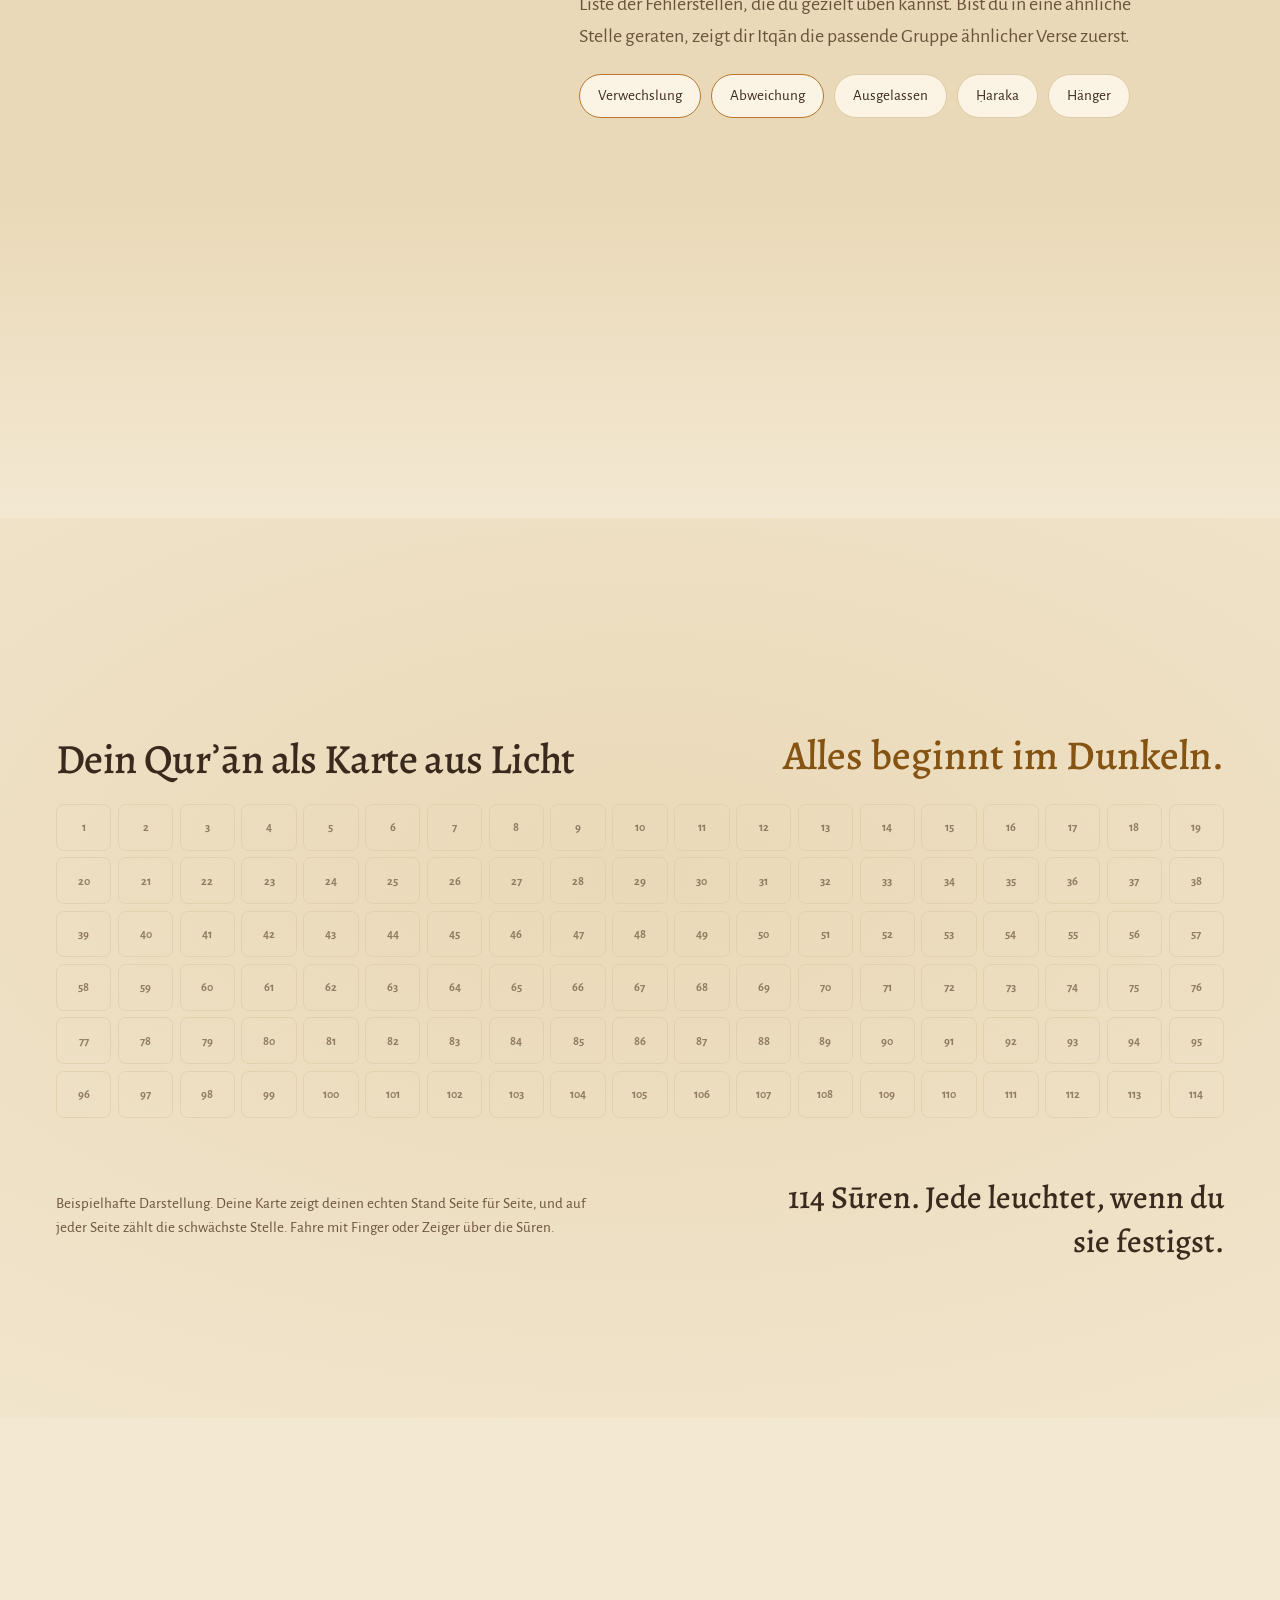
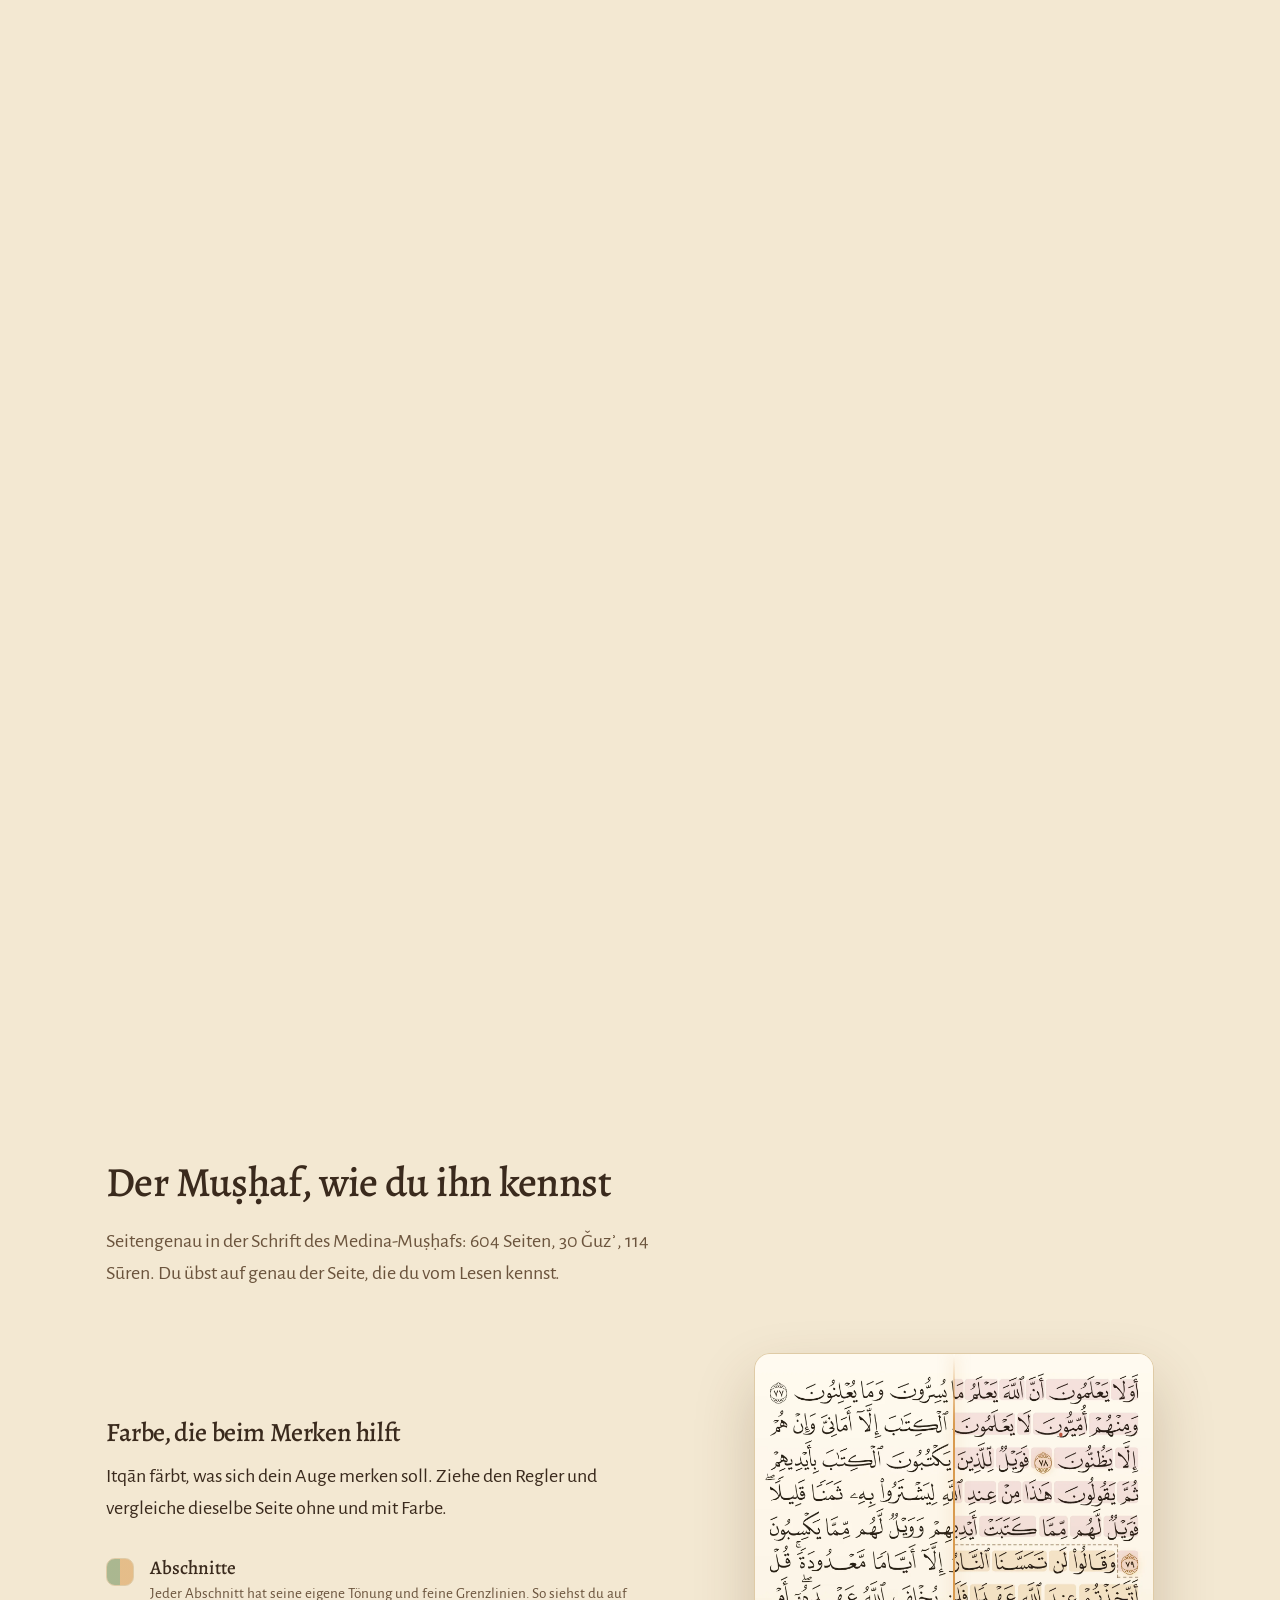
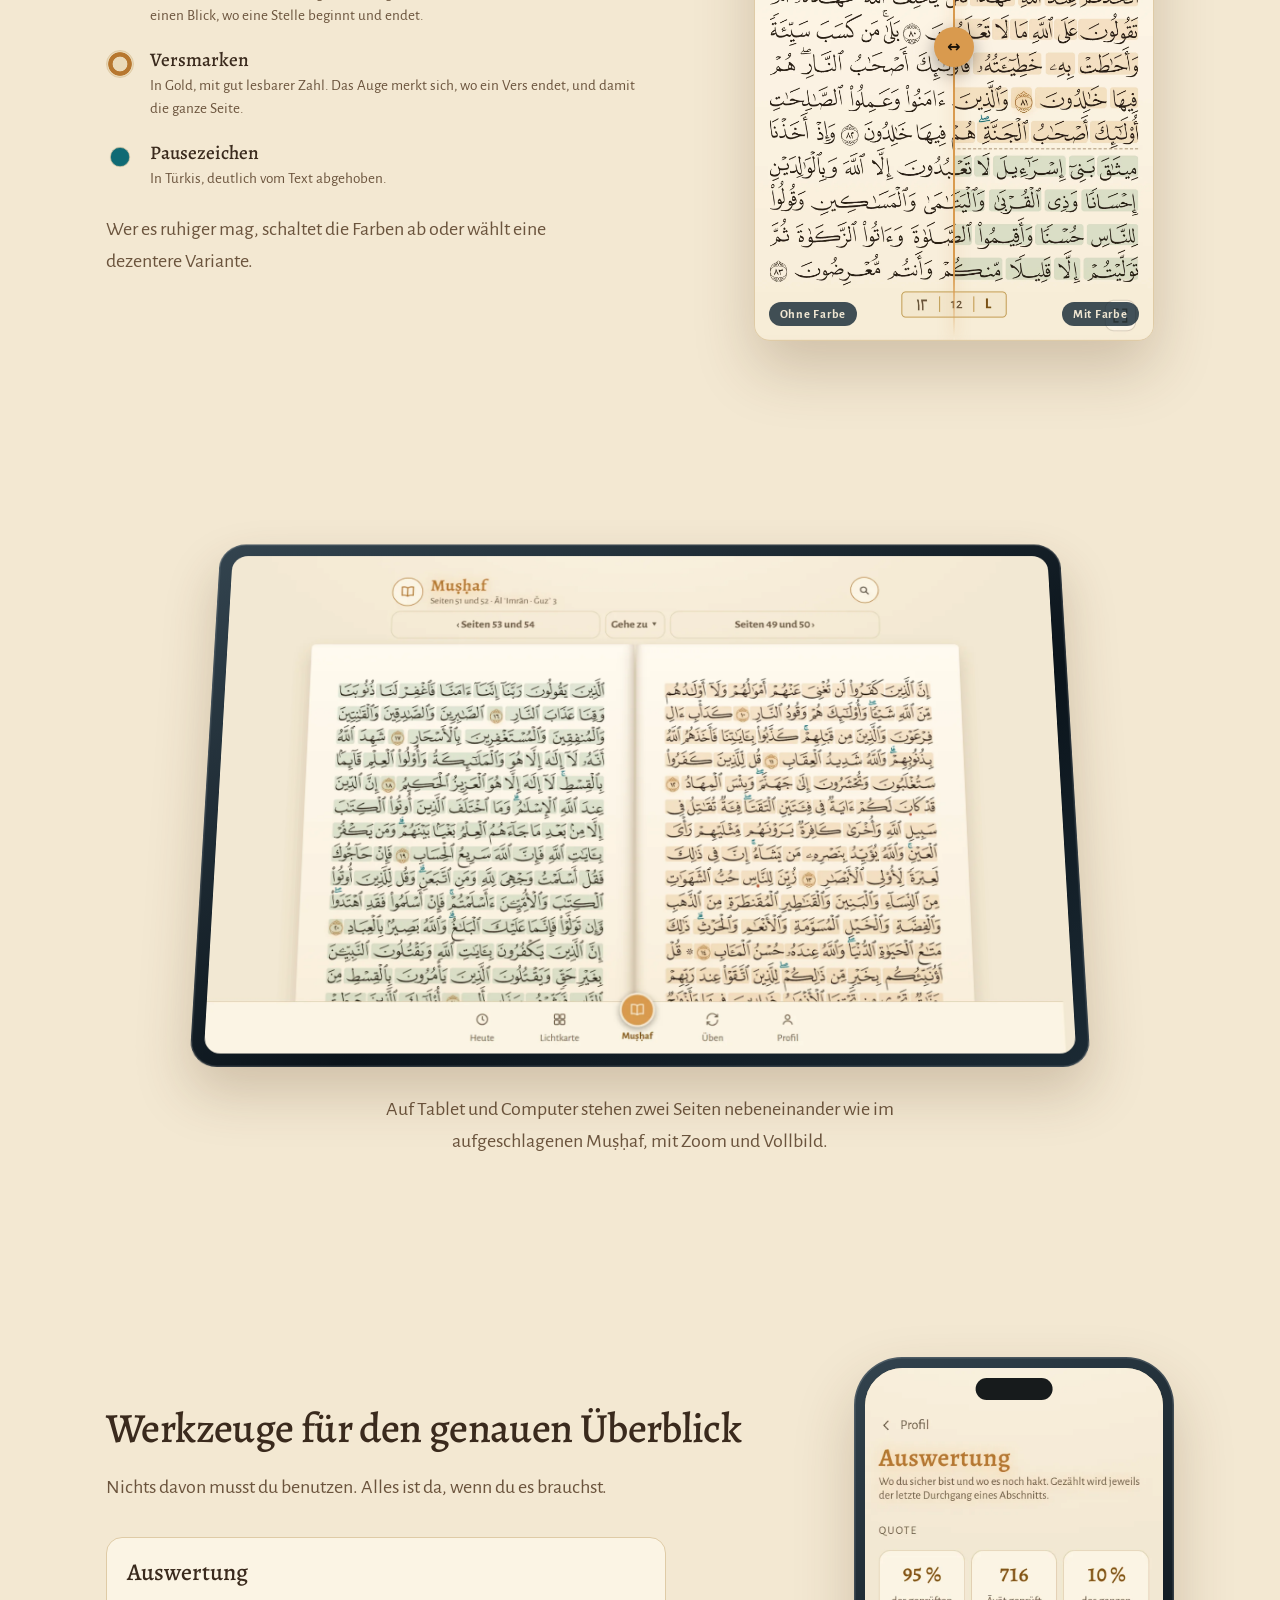
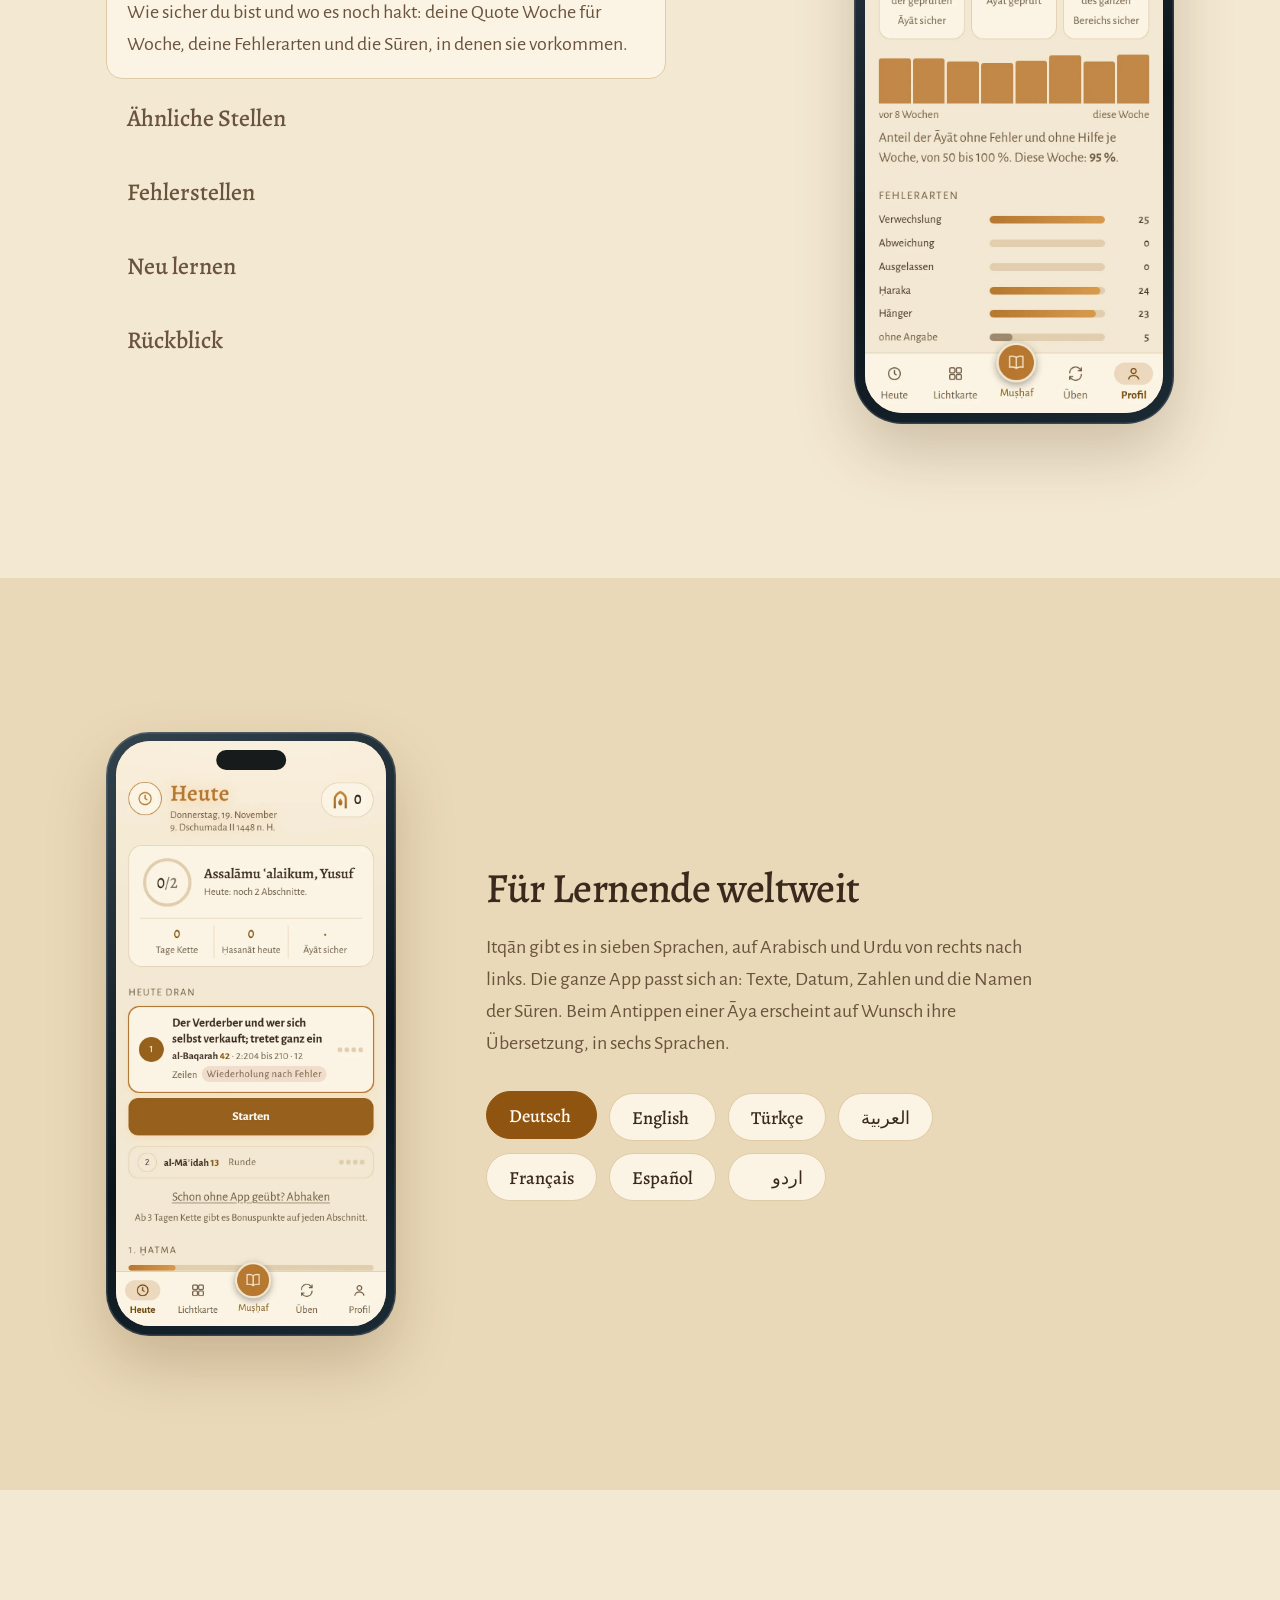
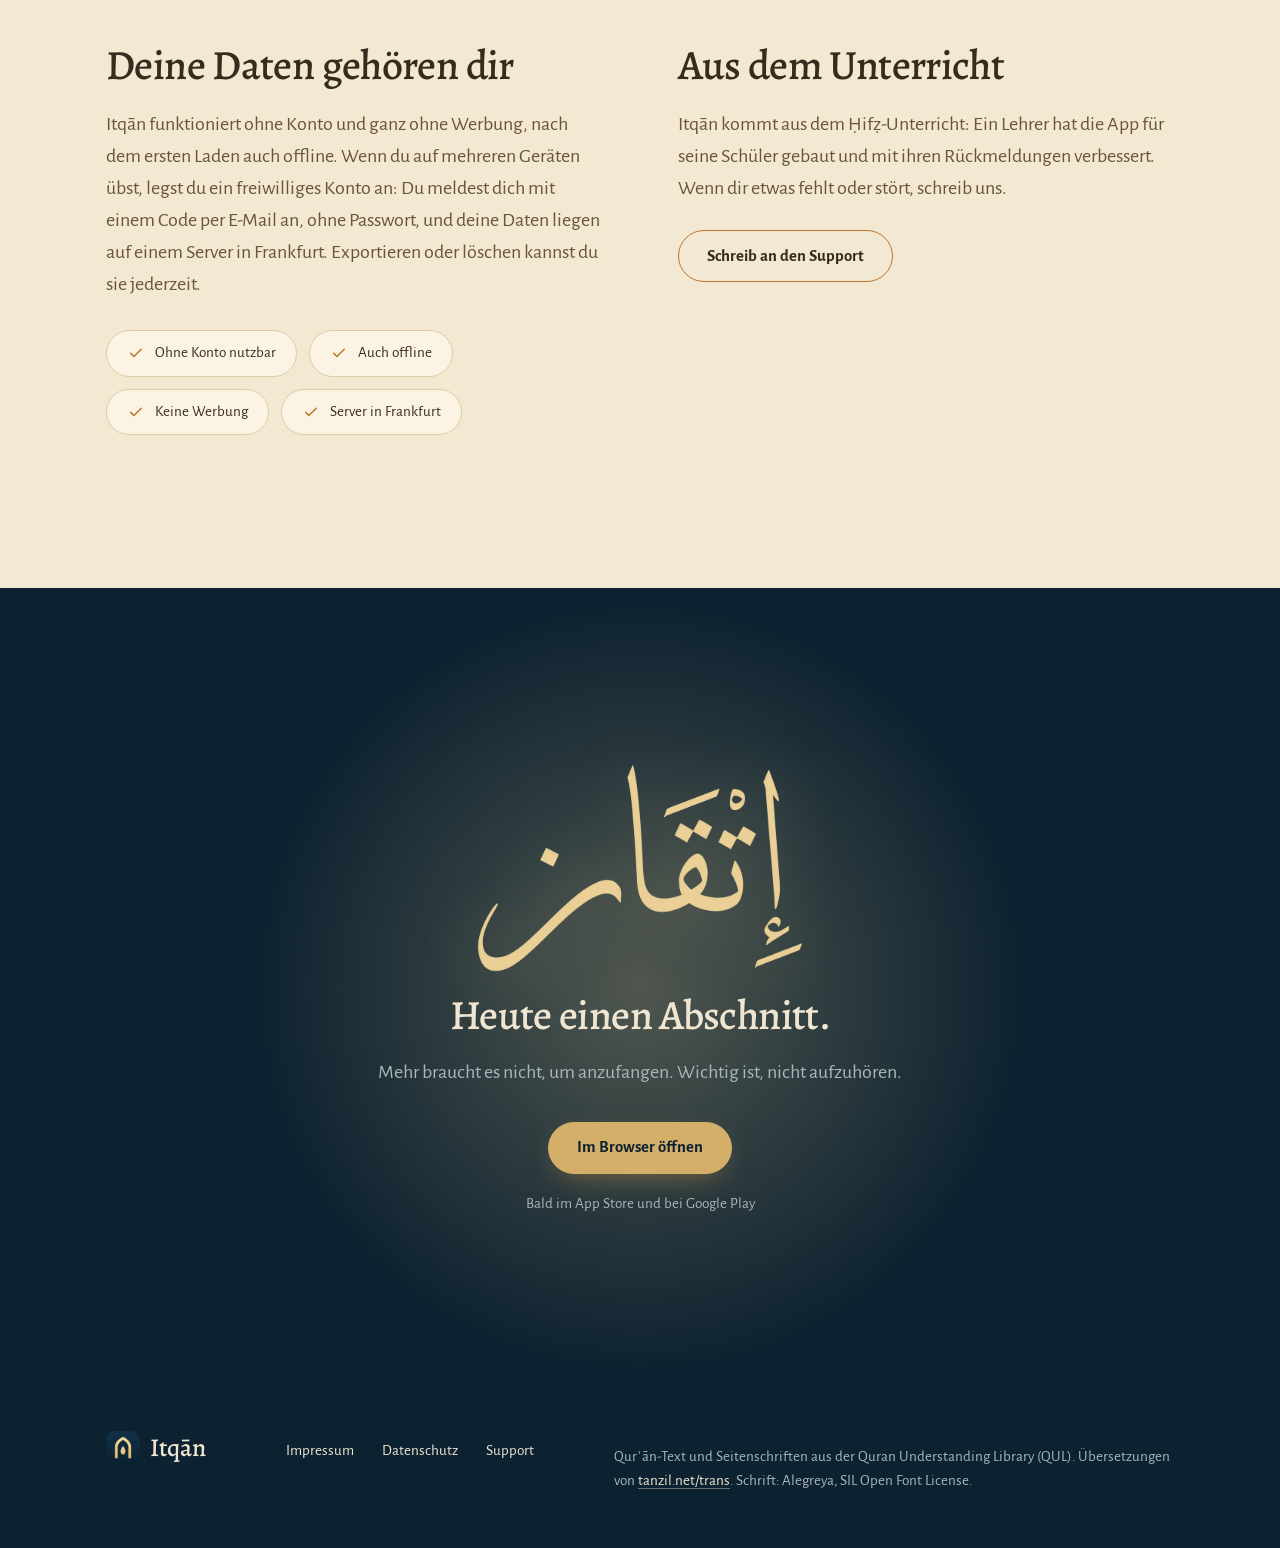
==== commit 664e52aa: "Website: Kalligrafie 15 Prozent kleiner, Zeile darunter ohne al- Co-Authored-By: Claude Sonnet 5.5 <" ====
--- a/index.html
+++ b/index.html
@@ -13,7 +13,7 @@
 <link rel="icon" href="icons/favicon-32.png" sizes="32x32"><link rel="apple-touch-icon" href="icons/apple-touch-icon.png">
 <script>(function(){var d=document.documentElement;d.className='no-js';var t=null;try{t=localStorage.getItem('itqan-site-thema')}catch(e){}if(t!=='hell'&&t!=='dunkel')t=matchMedia('(prefers-color-scheme: dark)').matches?'dunkel':'hell';d.dataset.theme=t})()</script>
 <link rel="preload" href="fonts/Alegreya-500-latin.woff2" as="font" type="font/woff2" crossorigin>
-<link rel="stylesheet" href="css/site.css?v=9cb58038">
+<link rel="stylesheet" href="css/site.css?v=f67faa3a">
 </head>
 <body id="top">
 <svg width="0" height="0" style="position:absolute" aria-hidden="true" focusable="false"><defs>
@@ -39,7 +39,7 @@
   <div class="wrap">
     <div class="held-text">
       <div class="titel-rahmen"><img class="ar-titel kalli" src="img/kalligraphie-gold.webp" alt="إِتْقَان" lang="ar" width="900" height="586" fetchpriority="high" decoding="async"><svg class="titel-zier" viewBox="0 0 150 12" aria-hidden="true"><defs><linearGradient id="zl" gradientUnits="userSpaceOnUse" x1="16" y1="0" x2="150" y2="0"><stop offset="0" stop-color="currentColor" stop-opacity=".85"/><stop offset="1" stop-color="currentColor" stop-opacity="0"/></linearGradient></defs><path d="M16 6H150" stroke="url(#zl)" stroke-width="1" fill="none"/><path transform="translate(6 6) scale(.14) translate(-45 -45)" fill="currentColor" d="M45 7L54 27L74 18L65 38L83 45L65 52L74 72L54 63L45 83L36 63L16 72L25 52L7 45L25 38L16 18L36 27Z"/></svg></div>
-      <p class="ar-unter">al-Itqān: etwas meisterhaft beherrschen</p>
+      <p class="ar-unter">Itqān: etwas meisterhaft beherrschen</p>
       <h1>Wiederholen,<br>bis zur Festigung.</h1>
       <p class="lead">Itqān hilft dir, zu behalten, was du vom Qurʾān auswendig kannst. Die App plant deine tägliche Wiederholung, die Murāǧaʿa, zeigt dir, wo es hakt, und begleitet dich, bis es sicher sitzt.</p>
       <div class="cta"><a class="knopf haupt" href="https://ali-seckin.github.io/itqan/">Im Browser öffnen</a><a class="knopf leer" href="#tag" aria-disabled="false">Dein Tagesplan</a></div>
--- a/css/site.css
+++ b/css/site.css
@@ -95,7 +95,7 @@
 .bogen-m{display:none}
 .titel-rahmen{display:inline-flex;flex-direction:column;align-items:flex-start;gap:12px;margin-bottom:16px;color:var(--gold-d)}
 .ar-titel{font-size:clamp(2.4rem,3.6vw,3.1rem);color:var(--gold);line-height:1.2;margin:0;text-shadow:0 0 28px var(--glow)}
-.kalli{display:block;width:clamp(190px,18vw,250px);height:auto;filter:drop-shadow(0 0 22px var(--glow))}
+.kalli{display:block;width:clamp(162px,15.3vw,212px);height:auto;filter:drop-shadow(0 0 22px var(--glow))}
 .titel-zier{display:block;width:150px;height:12px;overflow:visible}
 .ar-unter{font-size:var(--t-klein);color:var(--leise);margin-bottom:22px;letter-spacing:.02em;text-align:left}
 .held h1{margin-bottom:24px;font-size:clamp(2.9rem,5.2vw,4.6rem)}
@@ -294,7 +294,7 @@
 .schluss::before{content:'';position:absolute;left:50%;top:50%;width:min(120vw,1100px);aspect-ratio:1;transform:translate(-50%,-50%);background:radial-gradient(closest-side,rgba(233,207,149,.3),transparent 70%);z-index:-1;animation:atmen 9s ease-in-out infinite}
 @keyframes atmen{50%{transform:translate(-50%,-50%) scale(1.1);opacity:.8}}
 .schluss .ar{font-size:clamp(2.4rem,6vw,4.6rem);color:#e9cf95;line-height:1.4}
-.kalli-schluss{display:block;width:clamp(230px,36vw,400px);height:auto;margin:0 auto;filter:drop-shadow(0 0 30px rgba(233,207,149,.28))}
+.kalli-schluss{display:block;width:clamp(196px,30.6vw,340px);height:auto;margin:0 auto;filter:drop-shadow(0 0 30px rgba(233,207,149,.28))}
 .schluss h2{margin:14px auto 0;max-width:none;color:#efe6d2}
 .schluss p{margin:18px auto 0;color:#a9b6bb}
 .schluss .cta{justify-content:center}
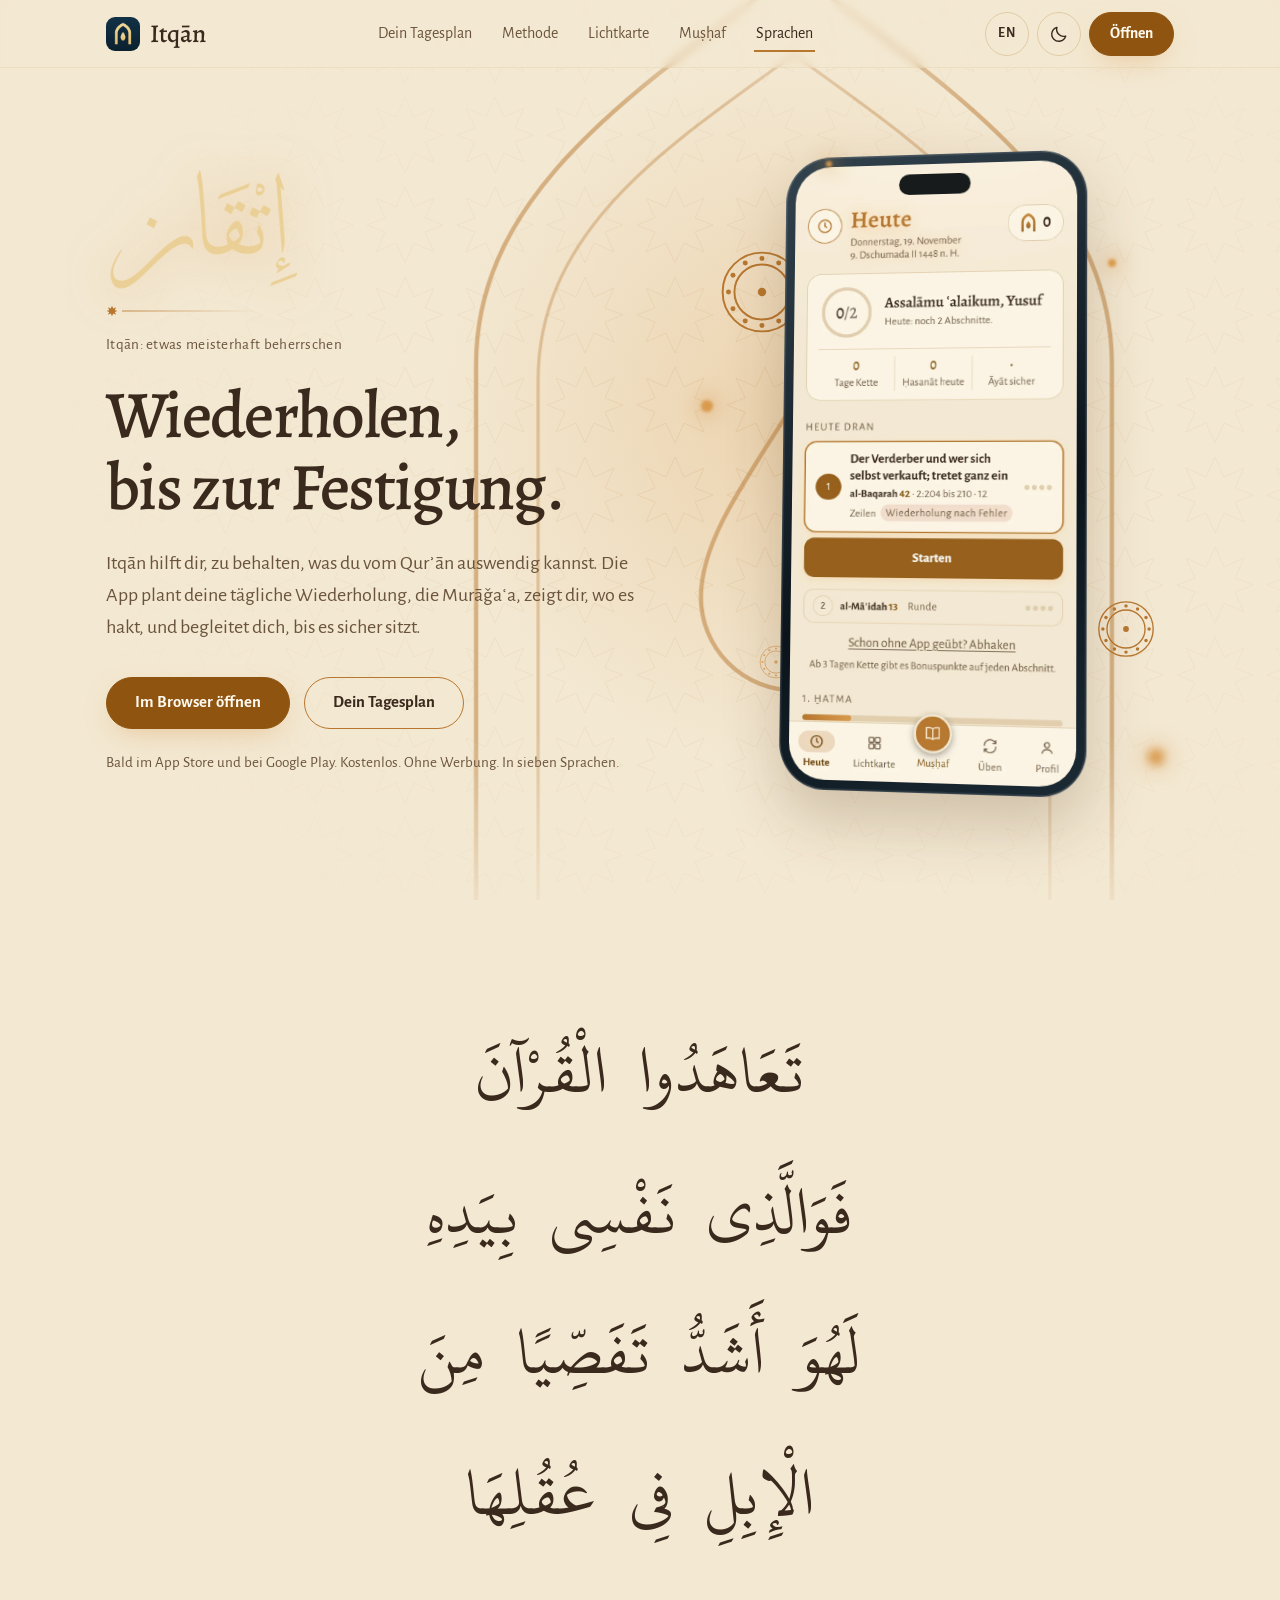
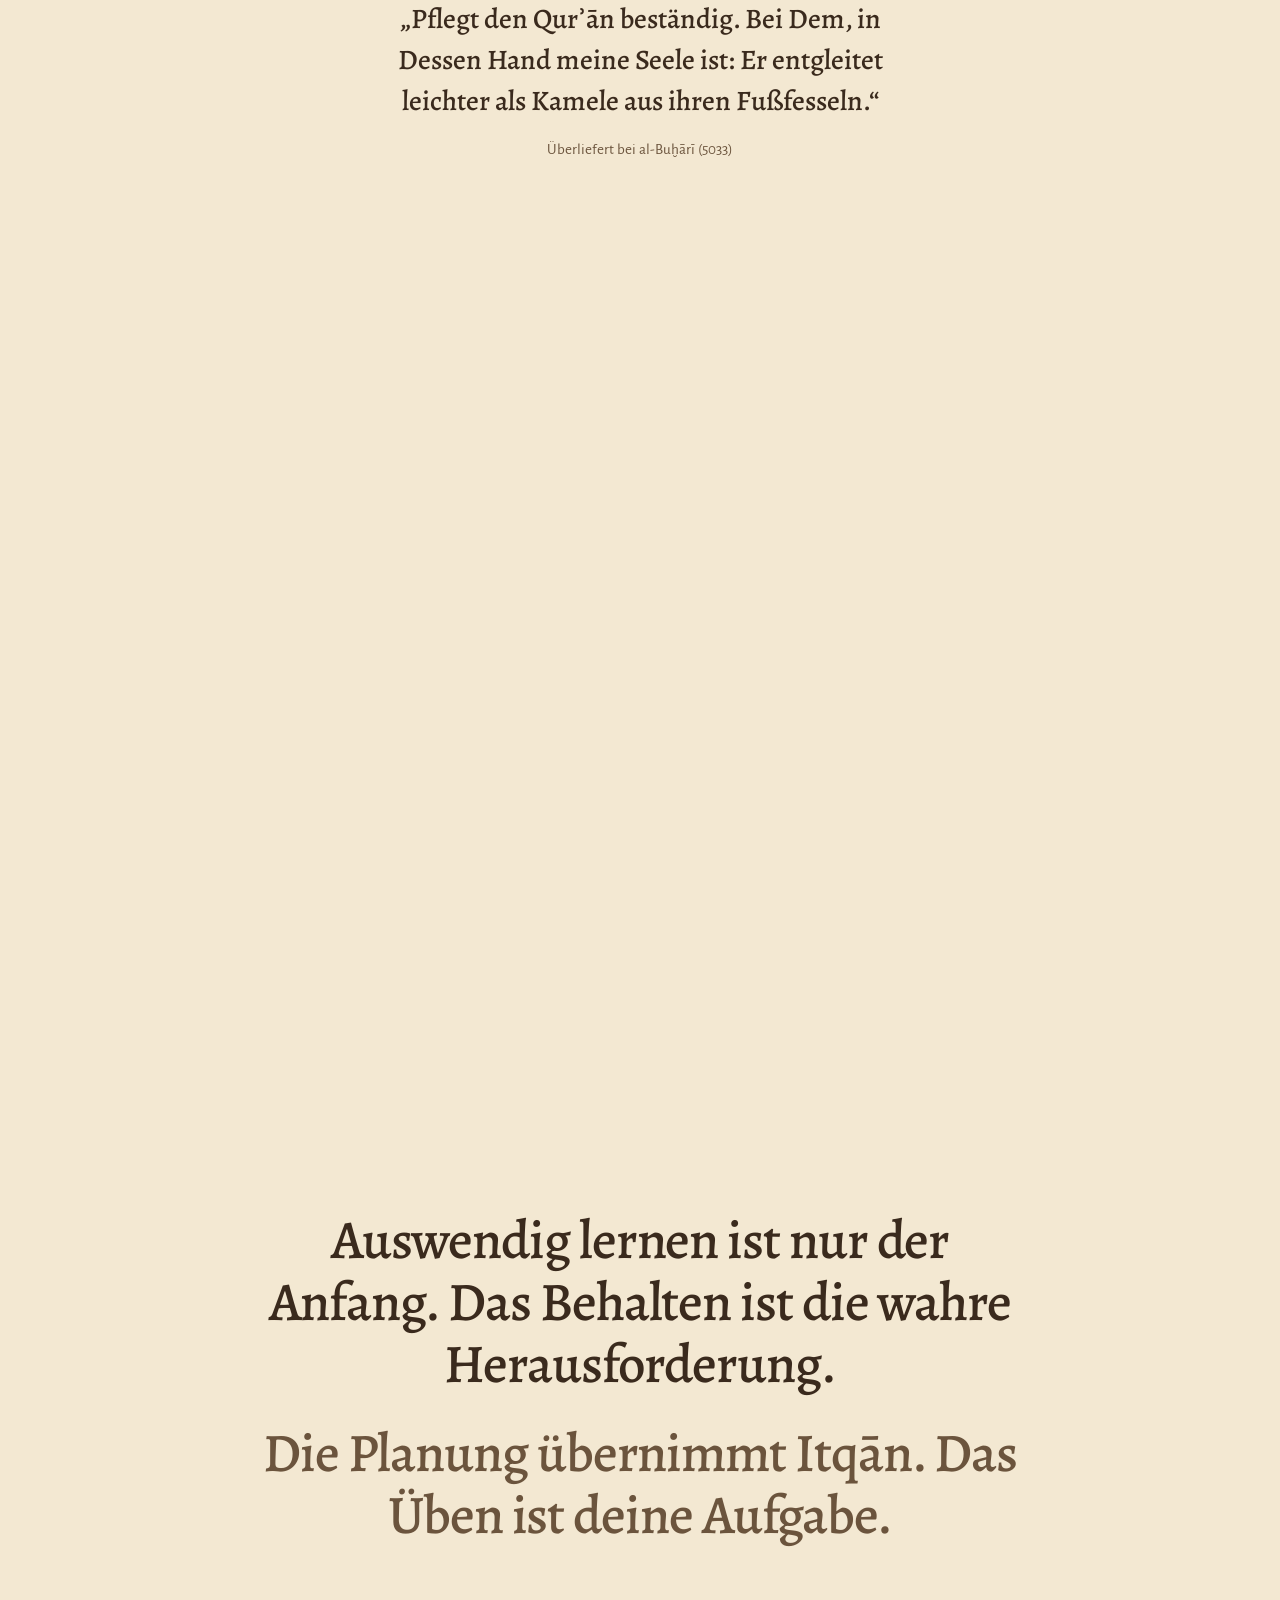
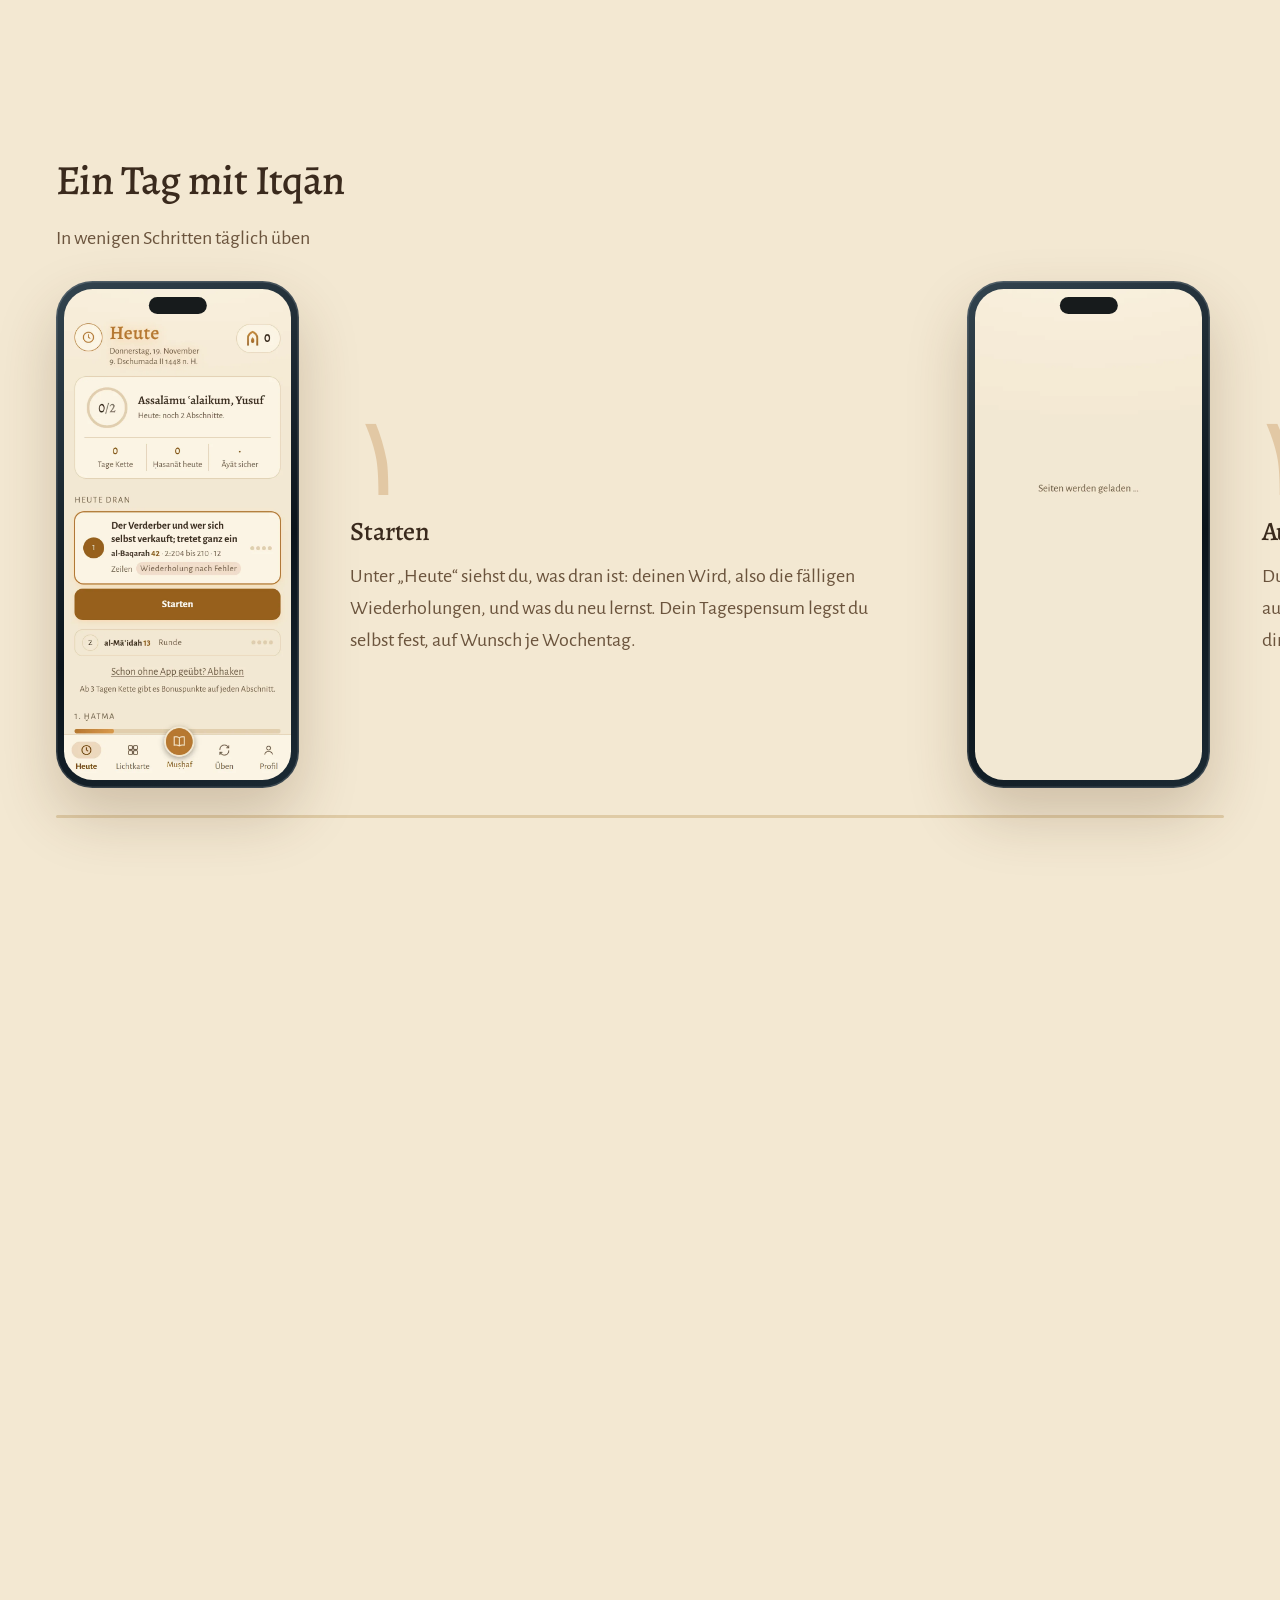
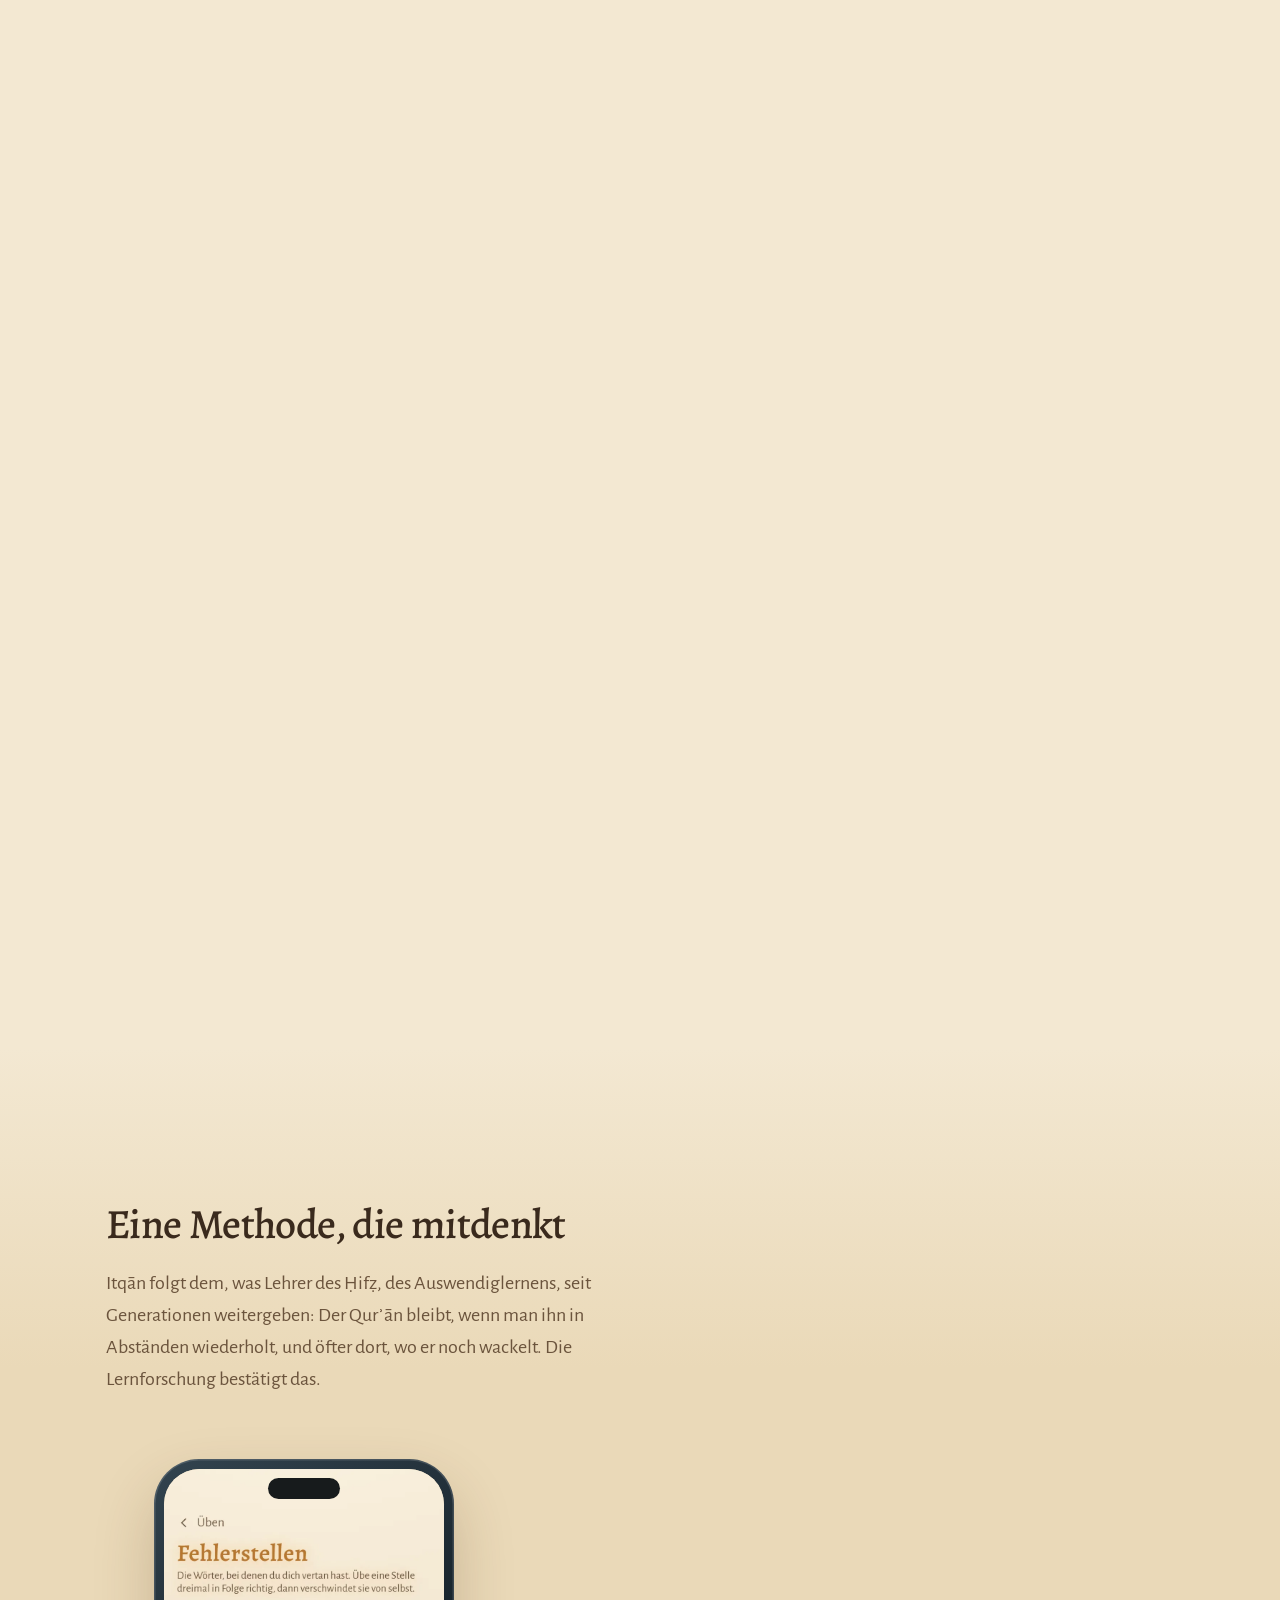
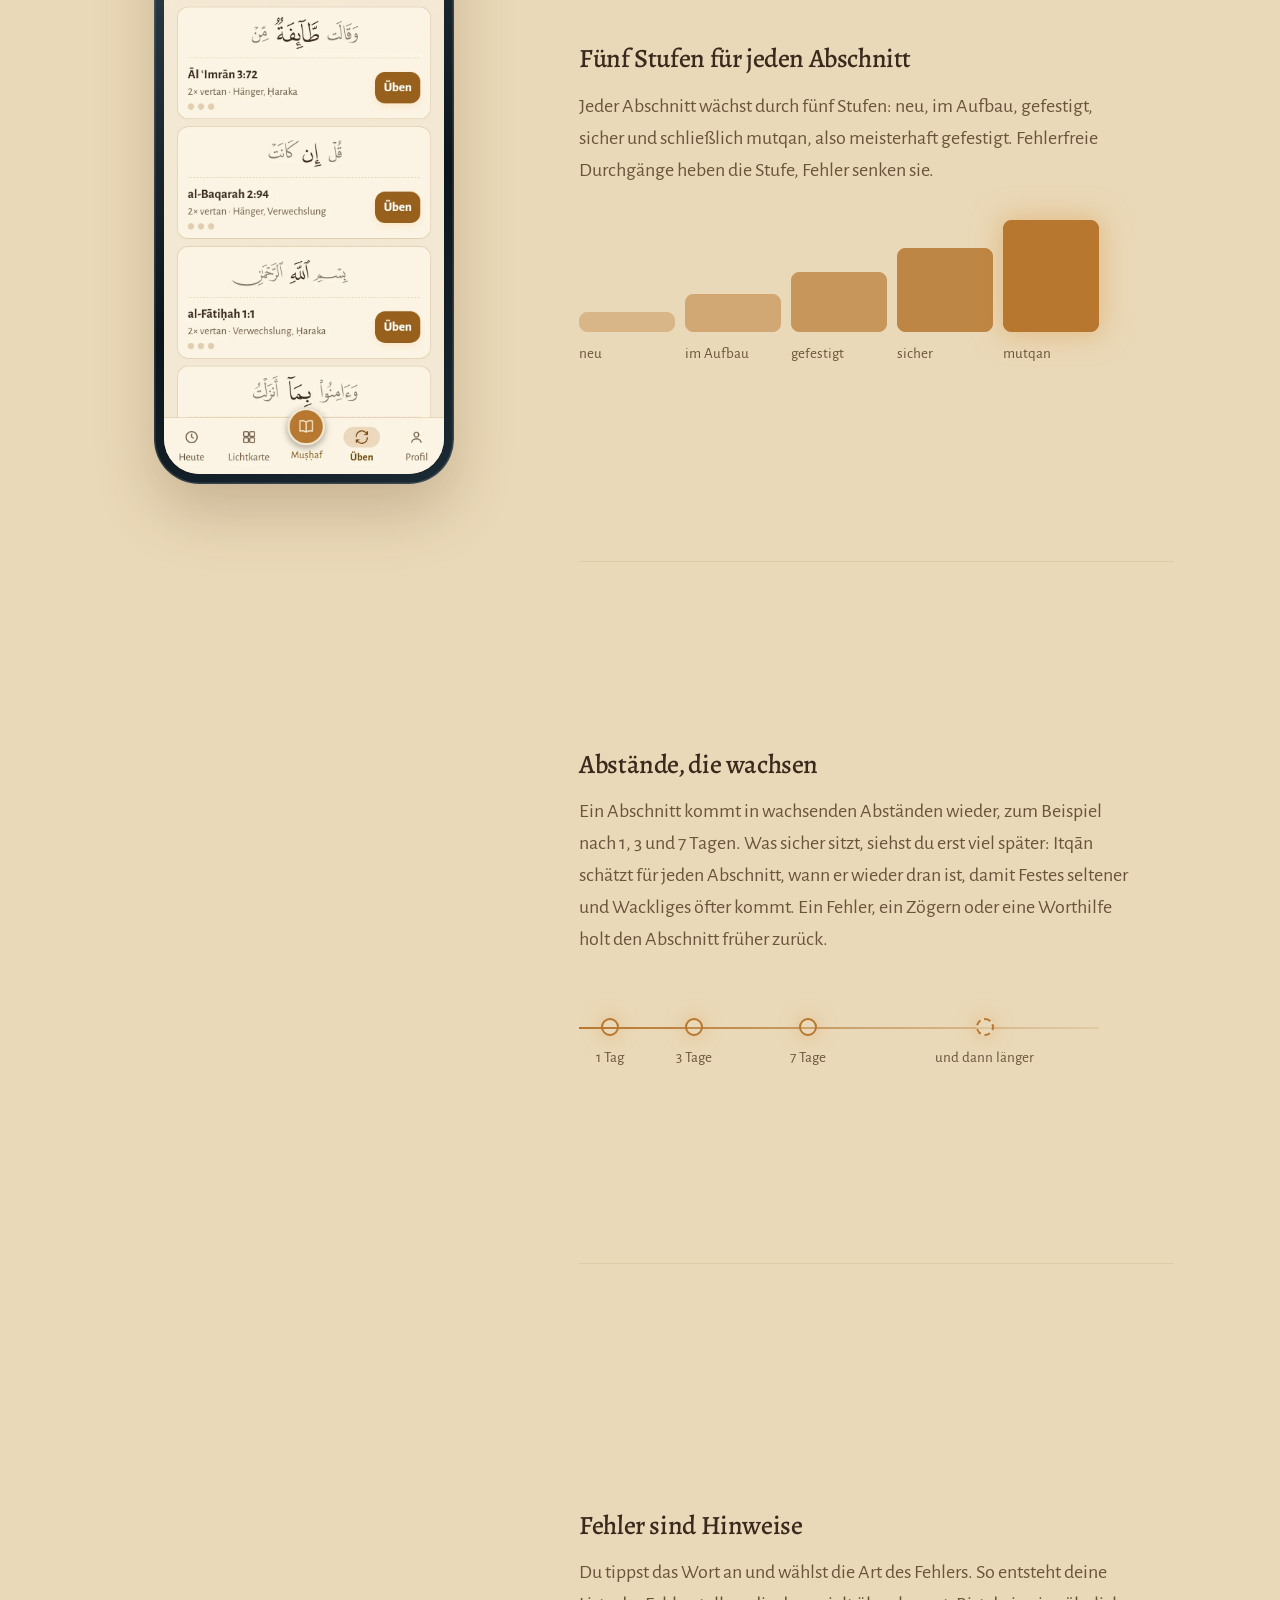
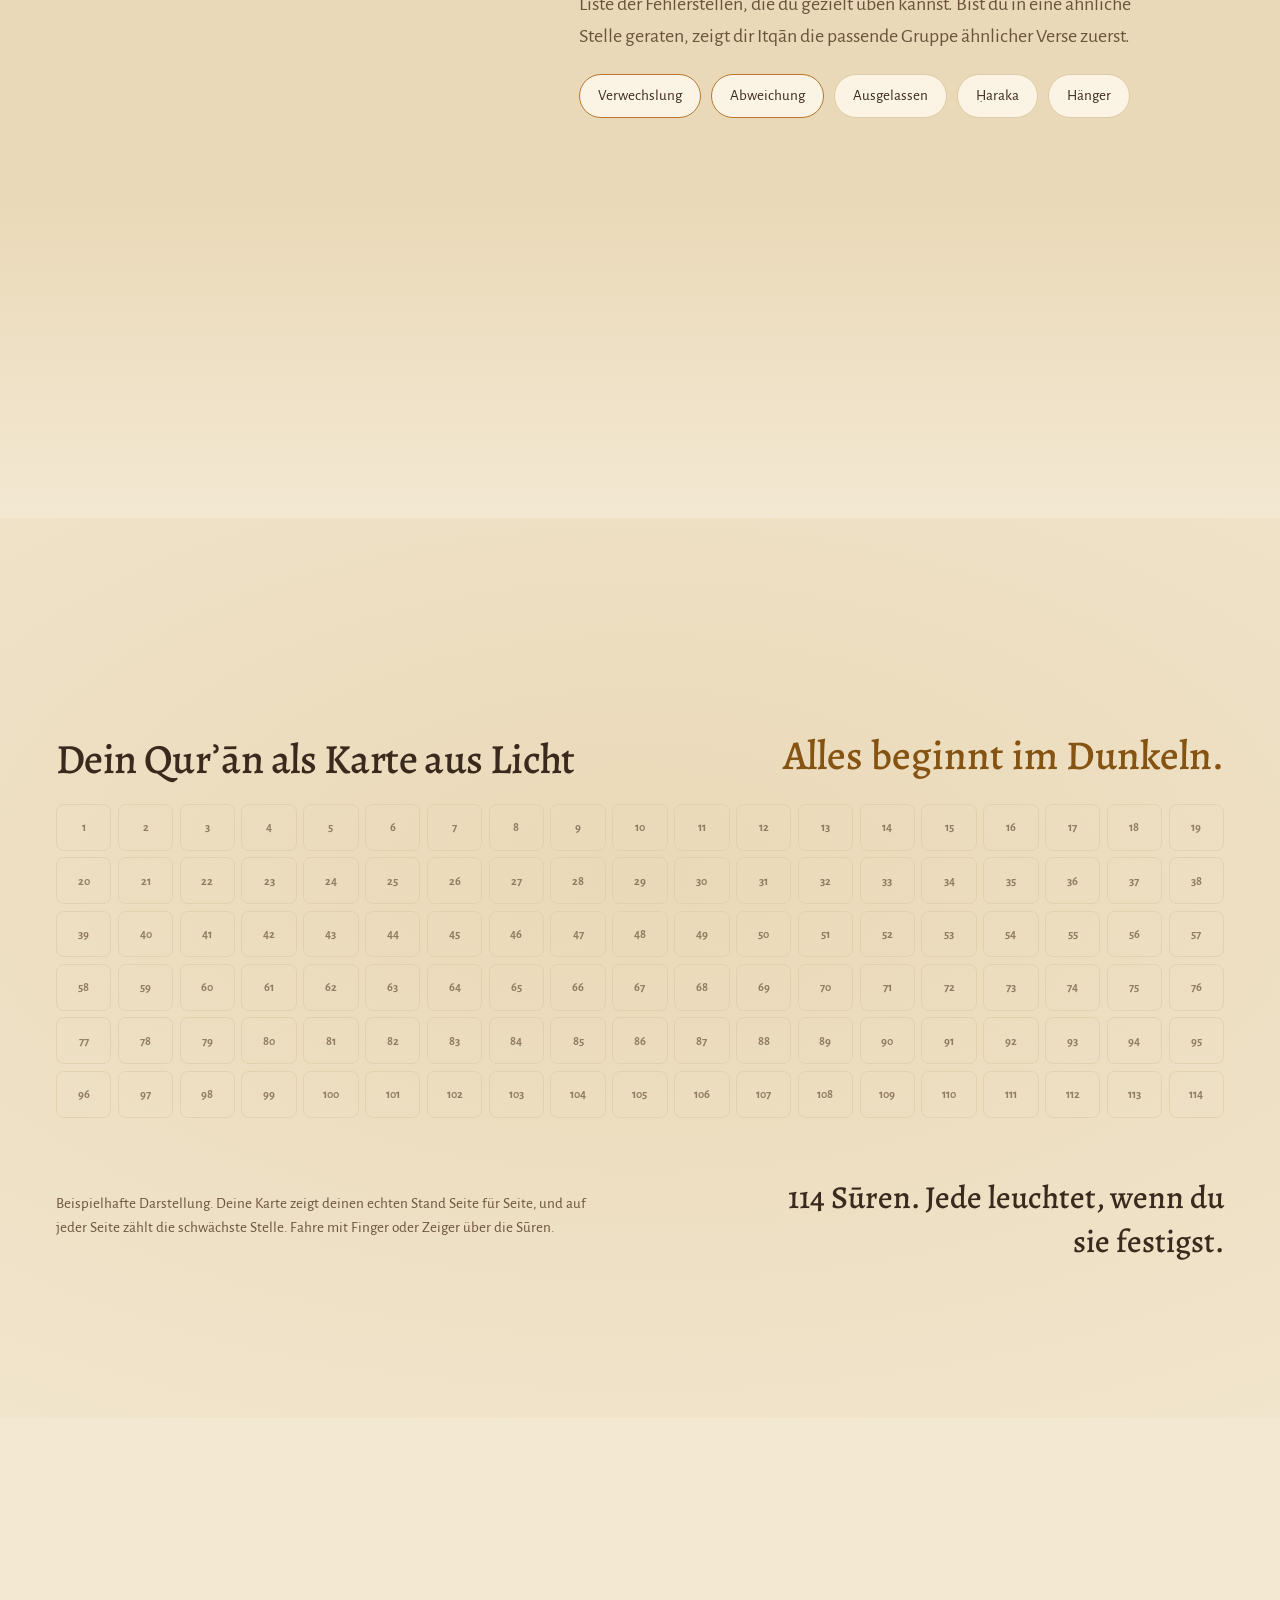
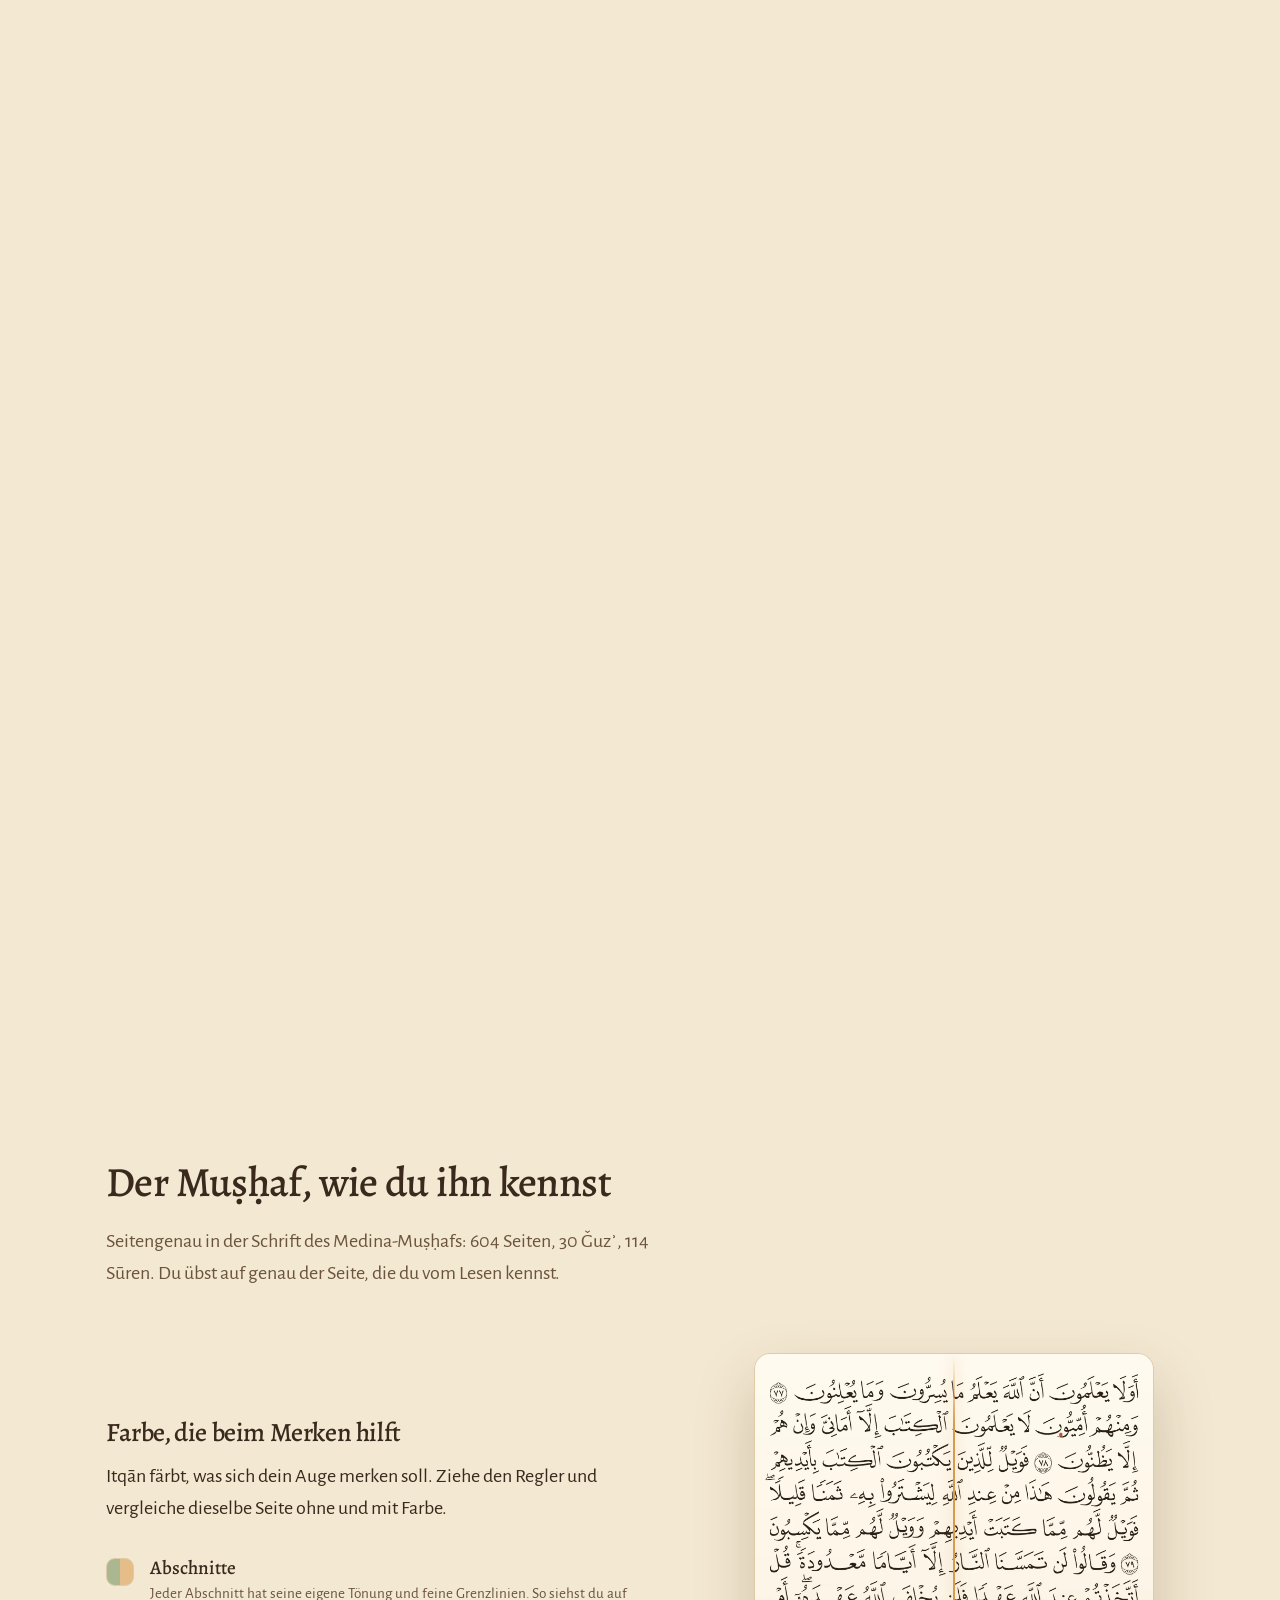
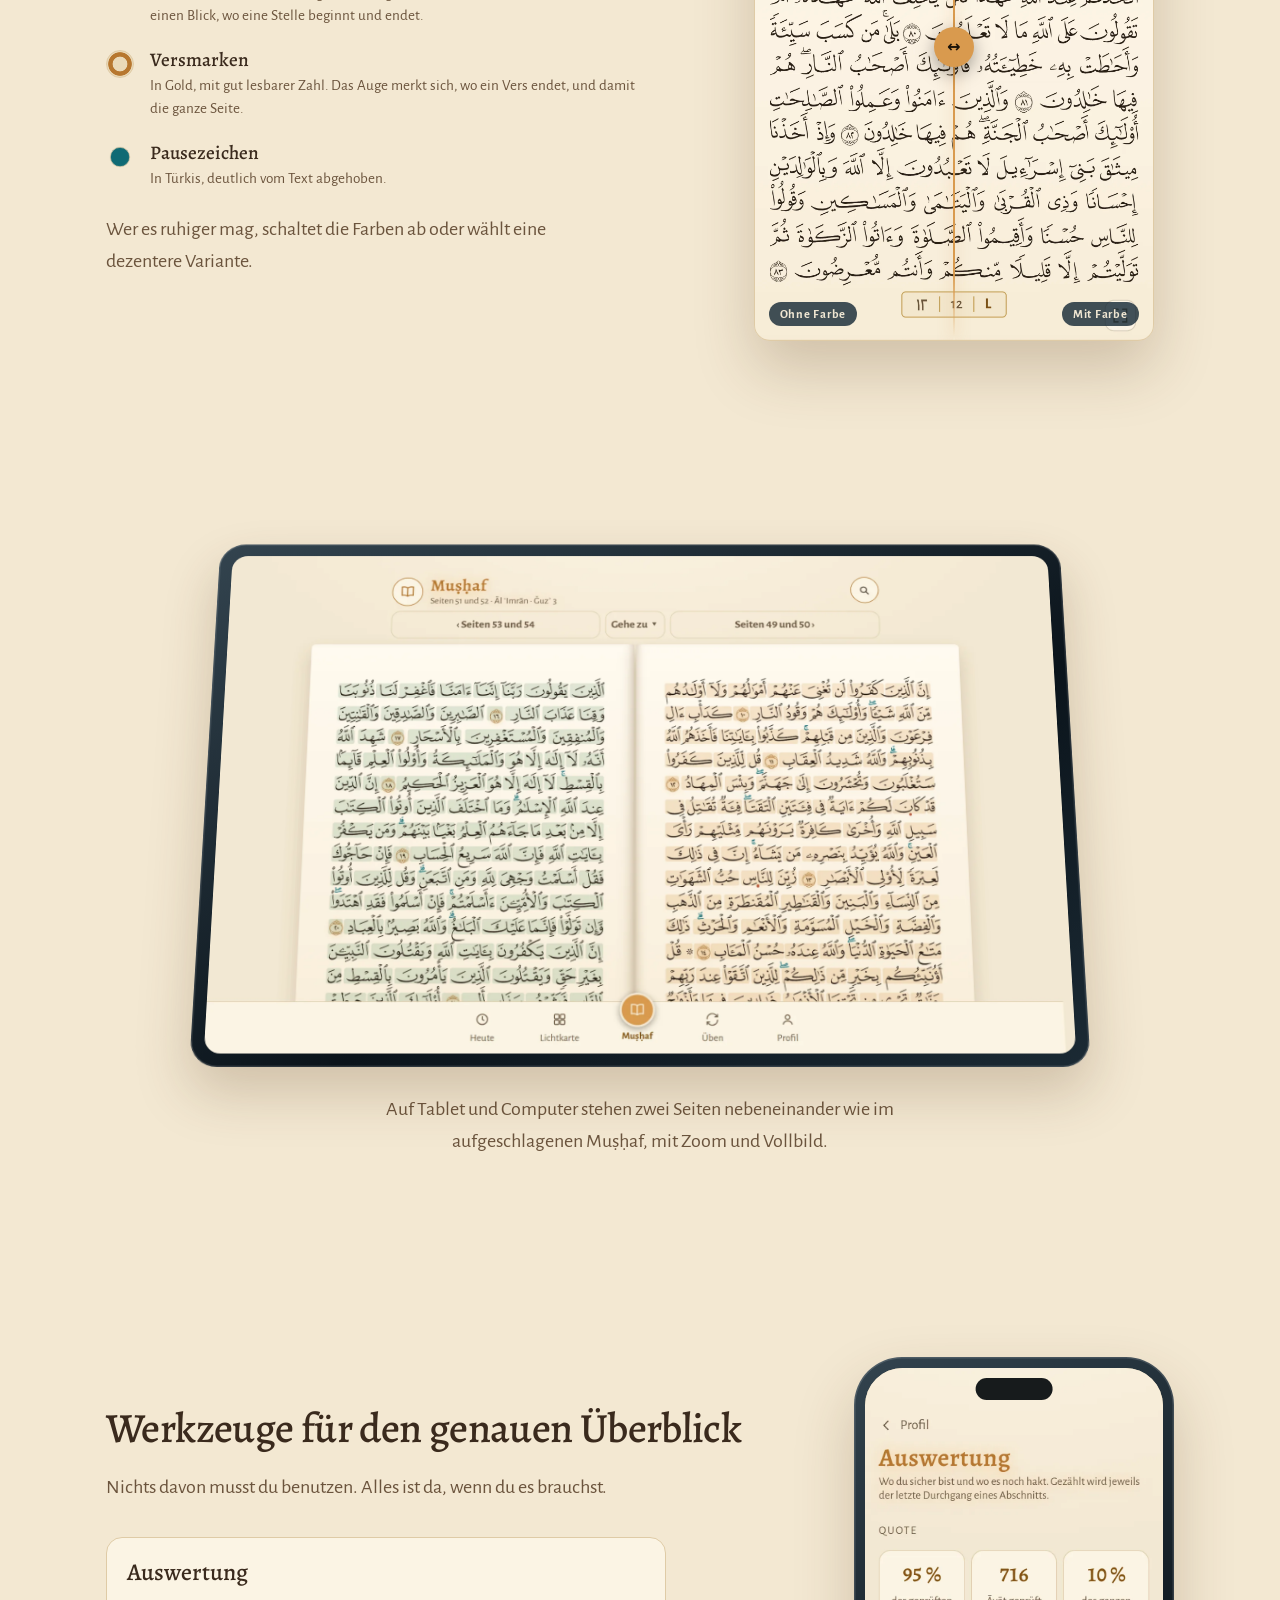
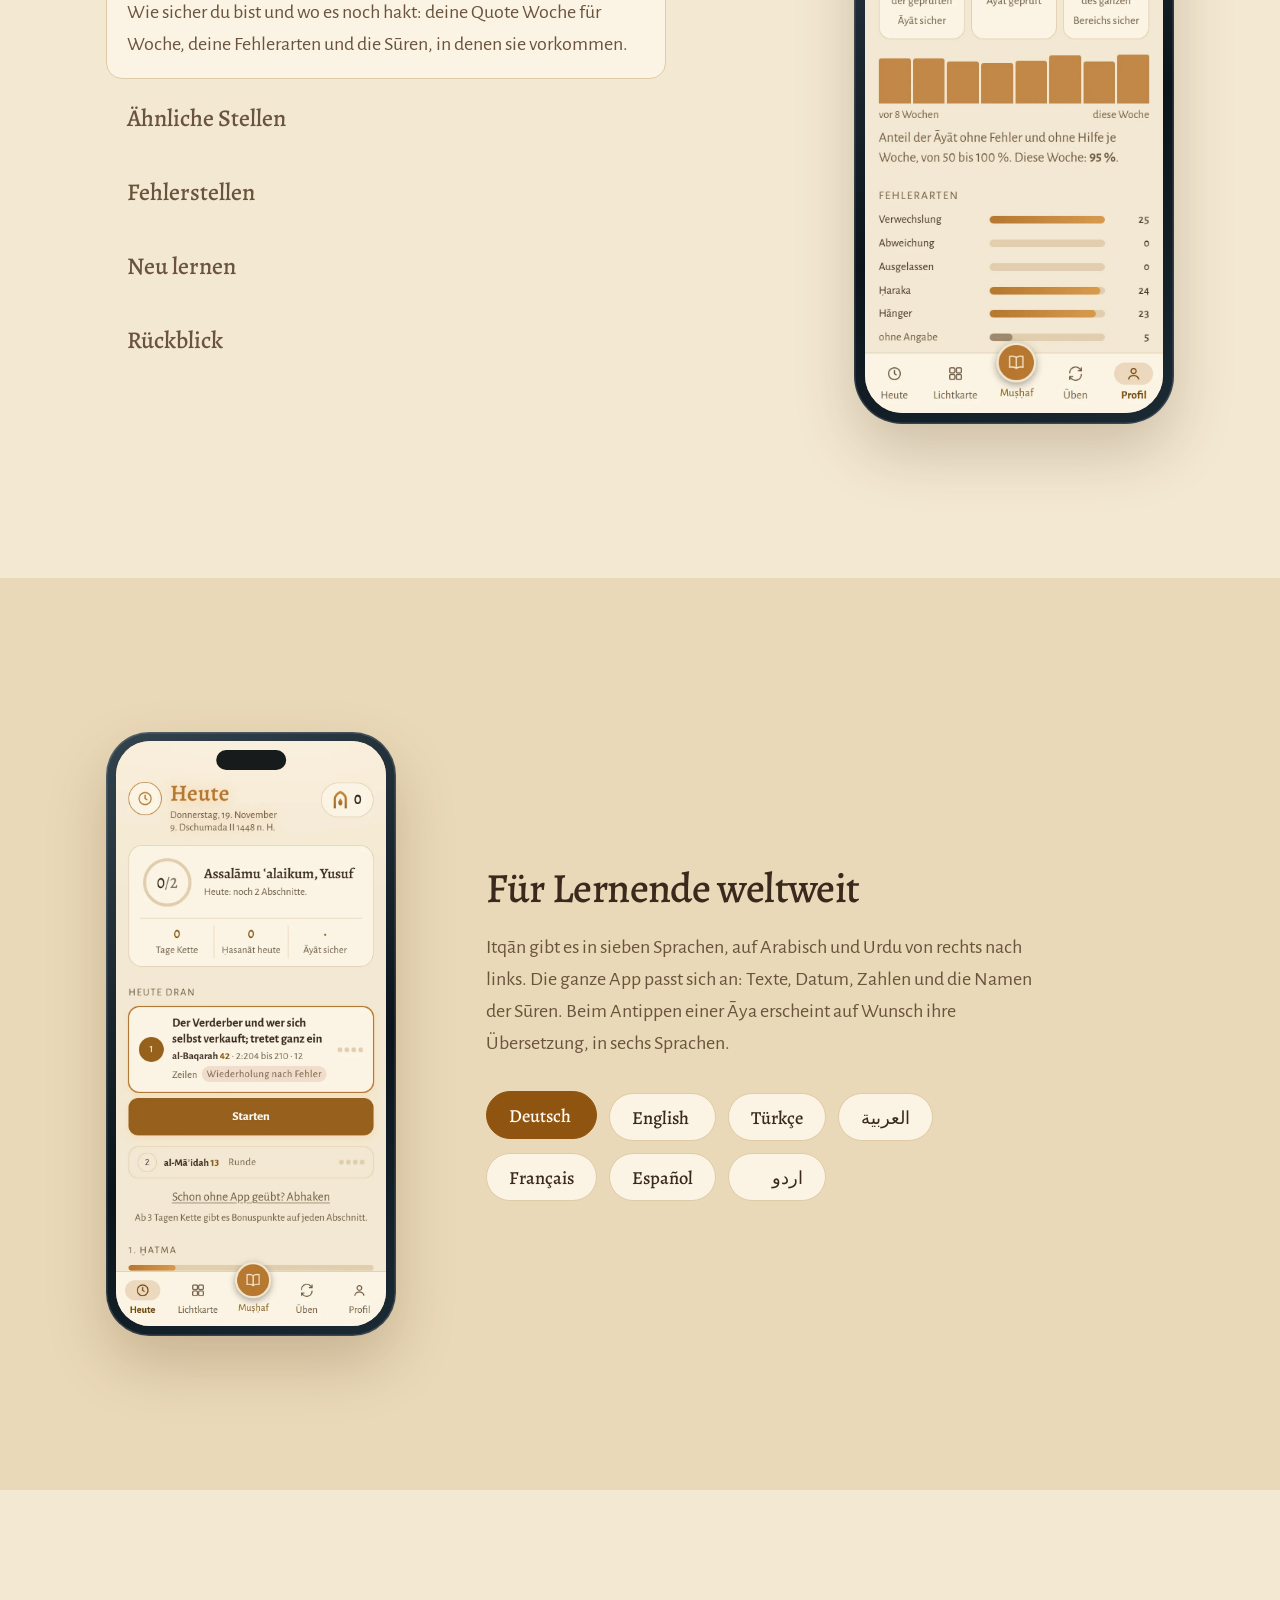
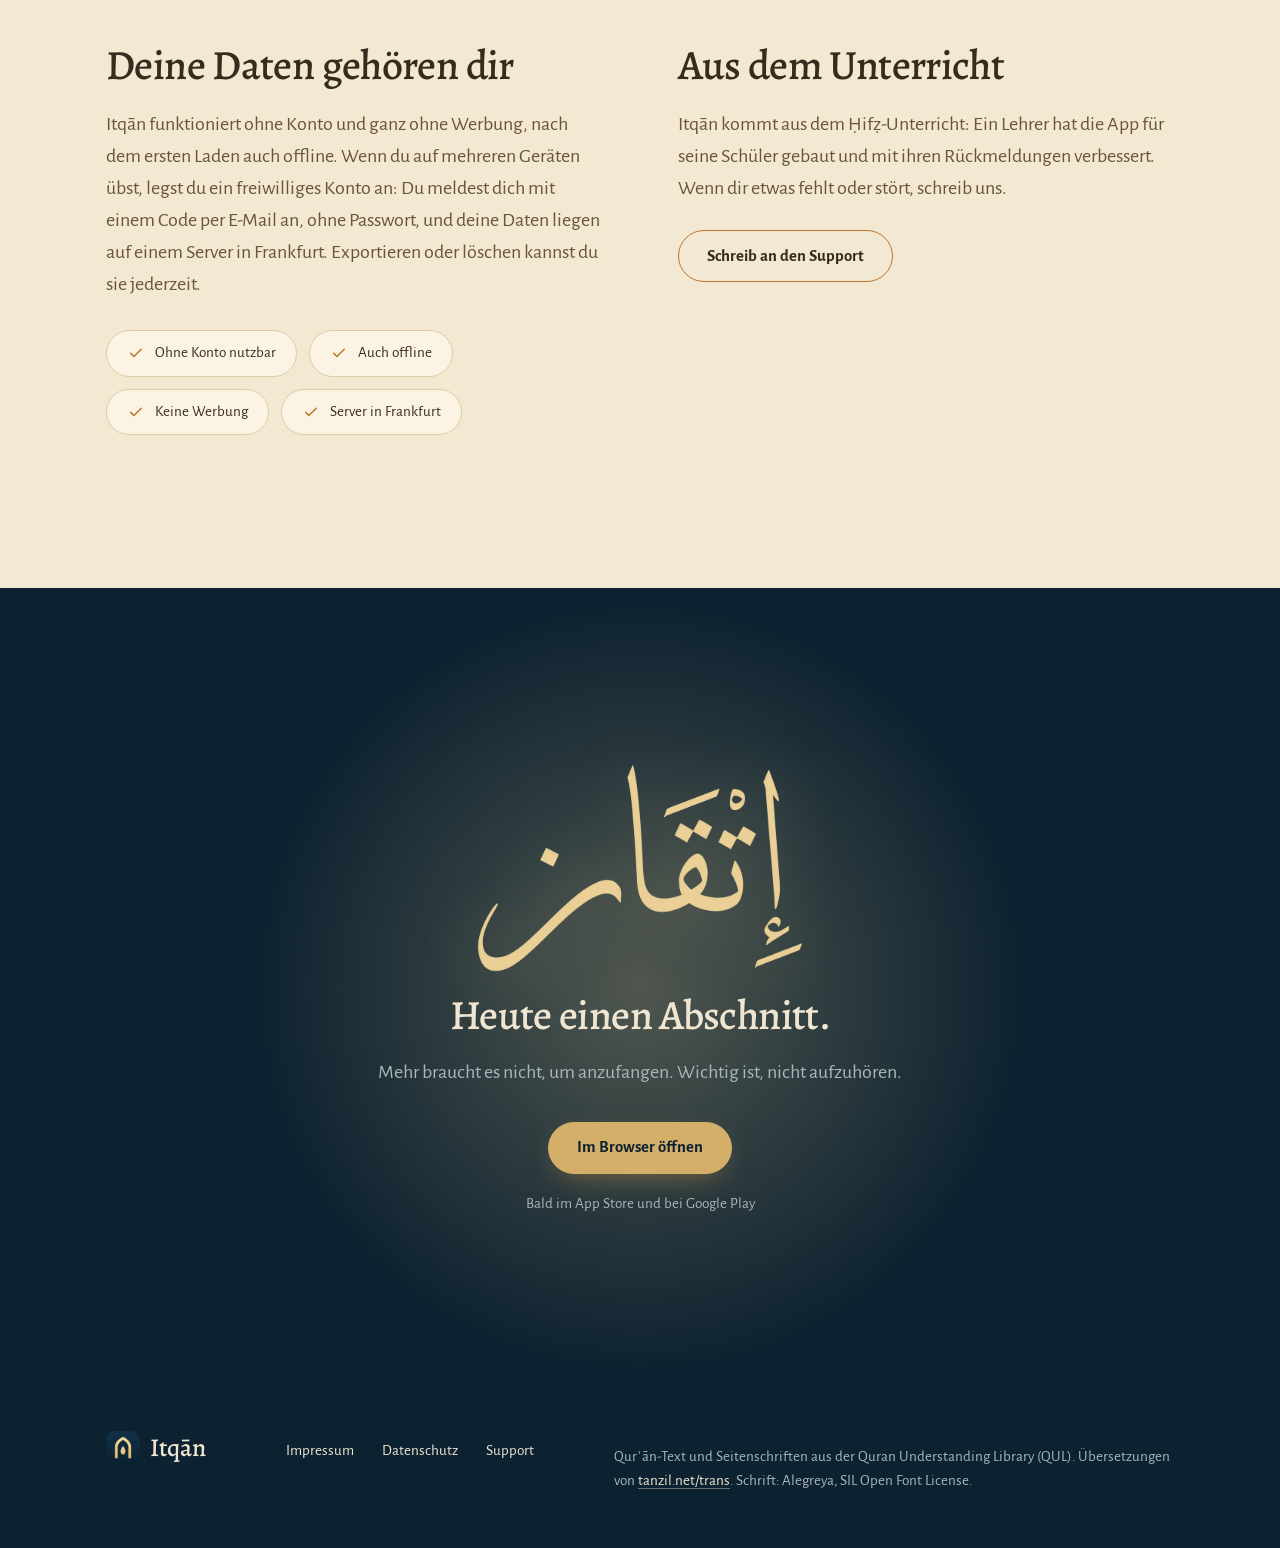
==== commit a85f8bf6: "Website: App-Adresse ist jetzt https://app.itqan.at/ Co-Authored-By: Claude Sonnet 5.5 <noreply@anth" ====
--- a/index.html
+++ b/index.html
@@ -29,7 +29,7 @@
   <div class="werkz">
     <a class="spr-knopf" href="en/" hreflang="en" lang="en" aria-label="EN">EN</a>
     <button class="ico-knopf" id="thema" type="button" aria-label="Hell oder dunkel wechseln"><svg class="mond" aria-hidden="true"><use href="#mond"/></svg><svg class="sonne" aria-hidden="true"><use href="#sonne"/></svg></button>
-    <a class="knopf haupt" style="min-height:44px;padding:0 20px;font-size:.98rem" href="https://ali-seckin.github.io/itqan/">Öffnen</a>
+    <a class="knopf haupt" style="min-height:44px;padding:0 20px;font-size:.98rem" href="https://app.itqan.at/">Öffnen</a>
   </div>
 </div></header>
 
@@ -42,7 +42,7 @@
       <p class="ar-unter">Itqān: etwas meisterhaft beherrschen</p>
       <h1>Wiederholen,<br>bis zur Festigung.</h1>
       <p class="lead">Itqān hilft dir, zu behalten, was du vom Qurʾān auswendig kannst. Die App plant deine tägliche Wiederholung, die Murāǧaʿa, zeigt dir, wo es hakt, und begleitet dich, bis es sicher sitzt.</p>
-      <div class="cta"><a class="knopf haupt" href="https://ali-seckin.github.io/itqan/">Im Browser öffnen</a><a class="knopf leer" href="#tag" aria-disabled="false">Dein Tagesplan</a></div>
+      <div class="cta"><a class="knopf haupt" href="https://app.itqan.at/">Im Browser öffnen</a><a class="knopf leer" href="#tag" aria-disabled="false">Dein Tagesplan</a></div>
       <p class="held-note">Bald im App Store und bei Google Play. Kostenlos. Ohne Werbung. In sieben Sprachen.</p>
     </div>
     <div class="buehne">
@@ -155,7 +155,7 @@
   <img class="kalli-schluss" src="img/kalligraphie-gold.webp" alt="" aria-hidden="true" width="900" height="586" loading="lazy" decoding="async">
   <h2 class="rv">Heute einen Abschnitt.</h2>
   <p class="rv" style="--d:.1s">Mehr braucht es nicht, um anzufangen. Wichtig ist, nicht aufzuhören.</p>
-  <div class="cta rv" style="--d:.2s"><a class="knopf haupt" href="https://ali-seckin.github.io/itqan/">Im Browser öffnen</a></div>
+  <div class="cta rv" style="--d:.2s"><a class="knopf haupt" href="https://app.itqan.at/">Im Browser öffnen</a></div>
   <p class="rv klein" style="--d:.3s">Bald im App Store und bei Google Play</p>
 </div></section>
 </main>
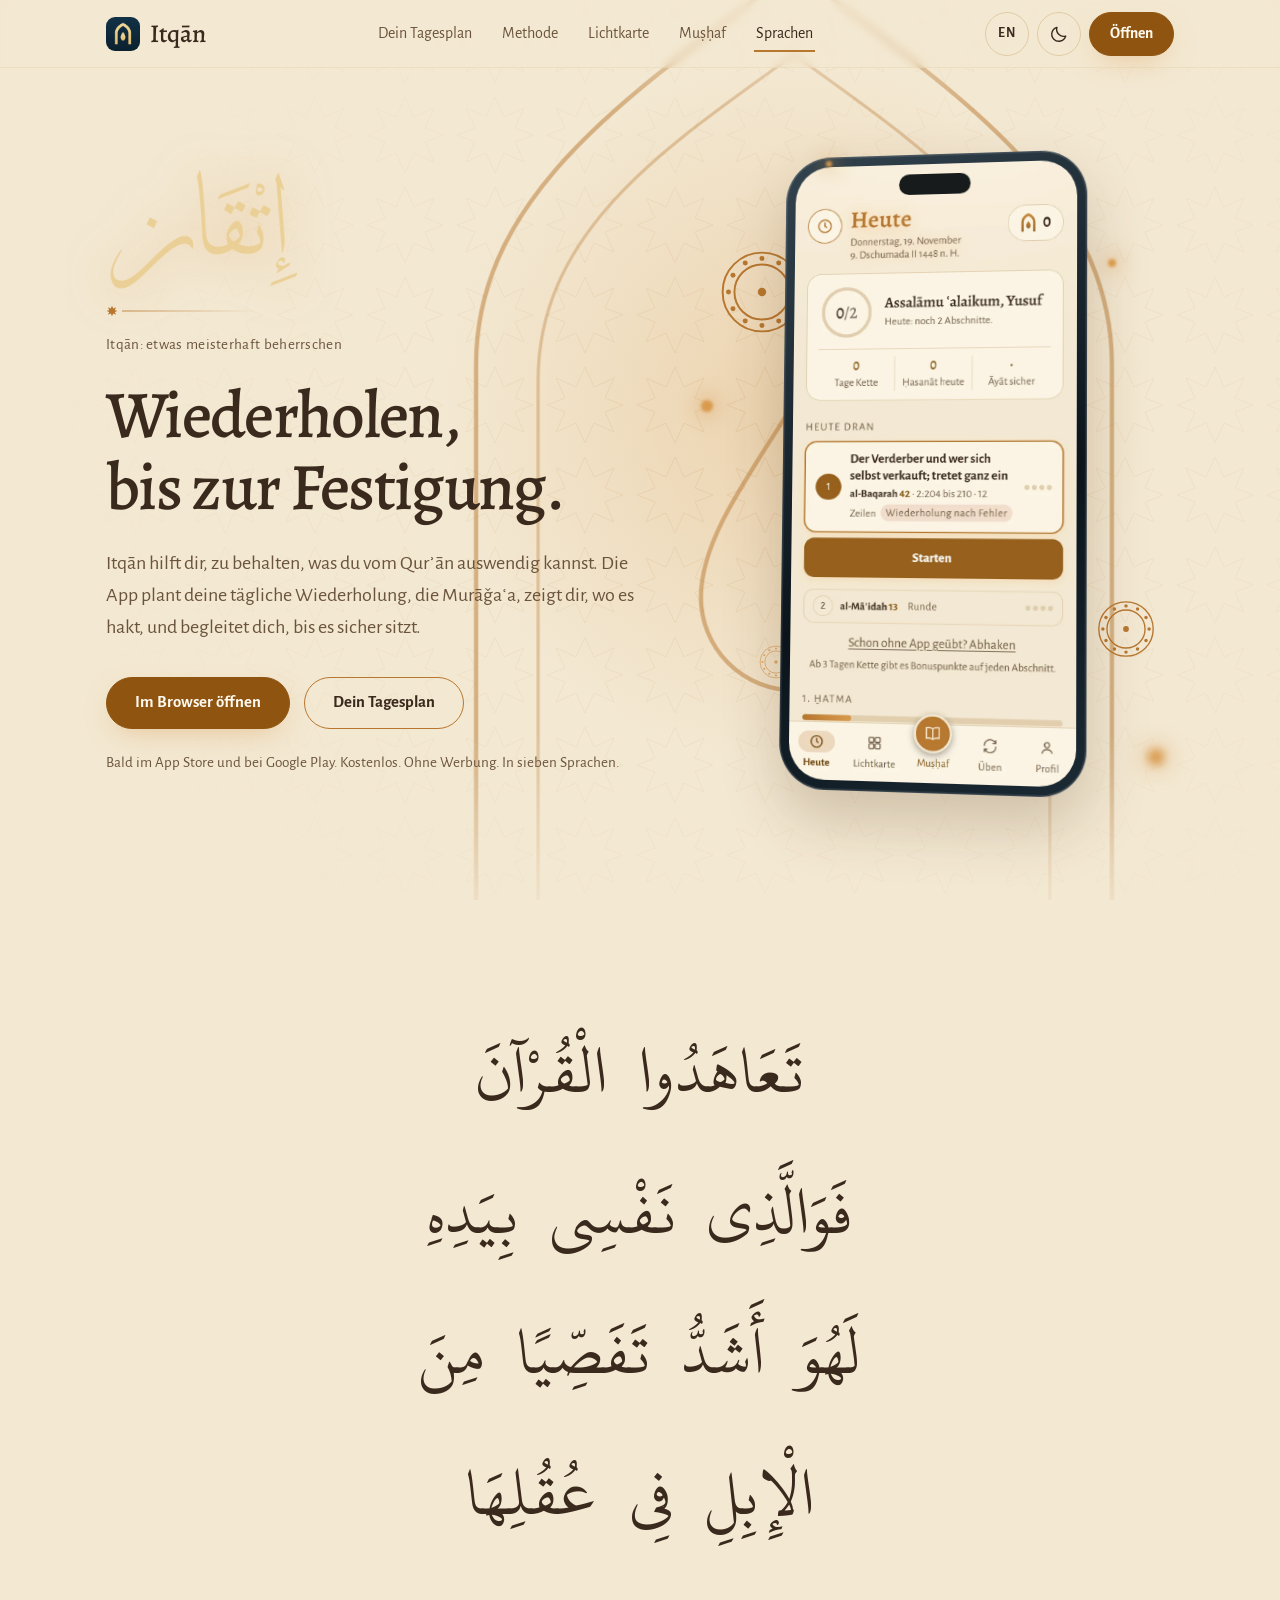
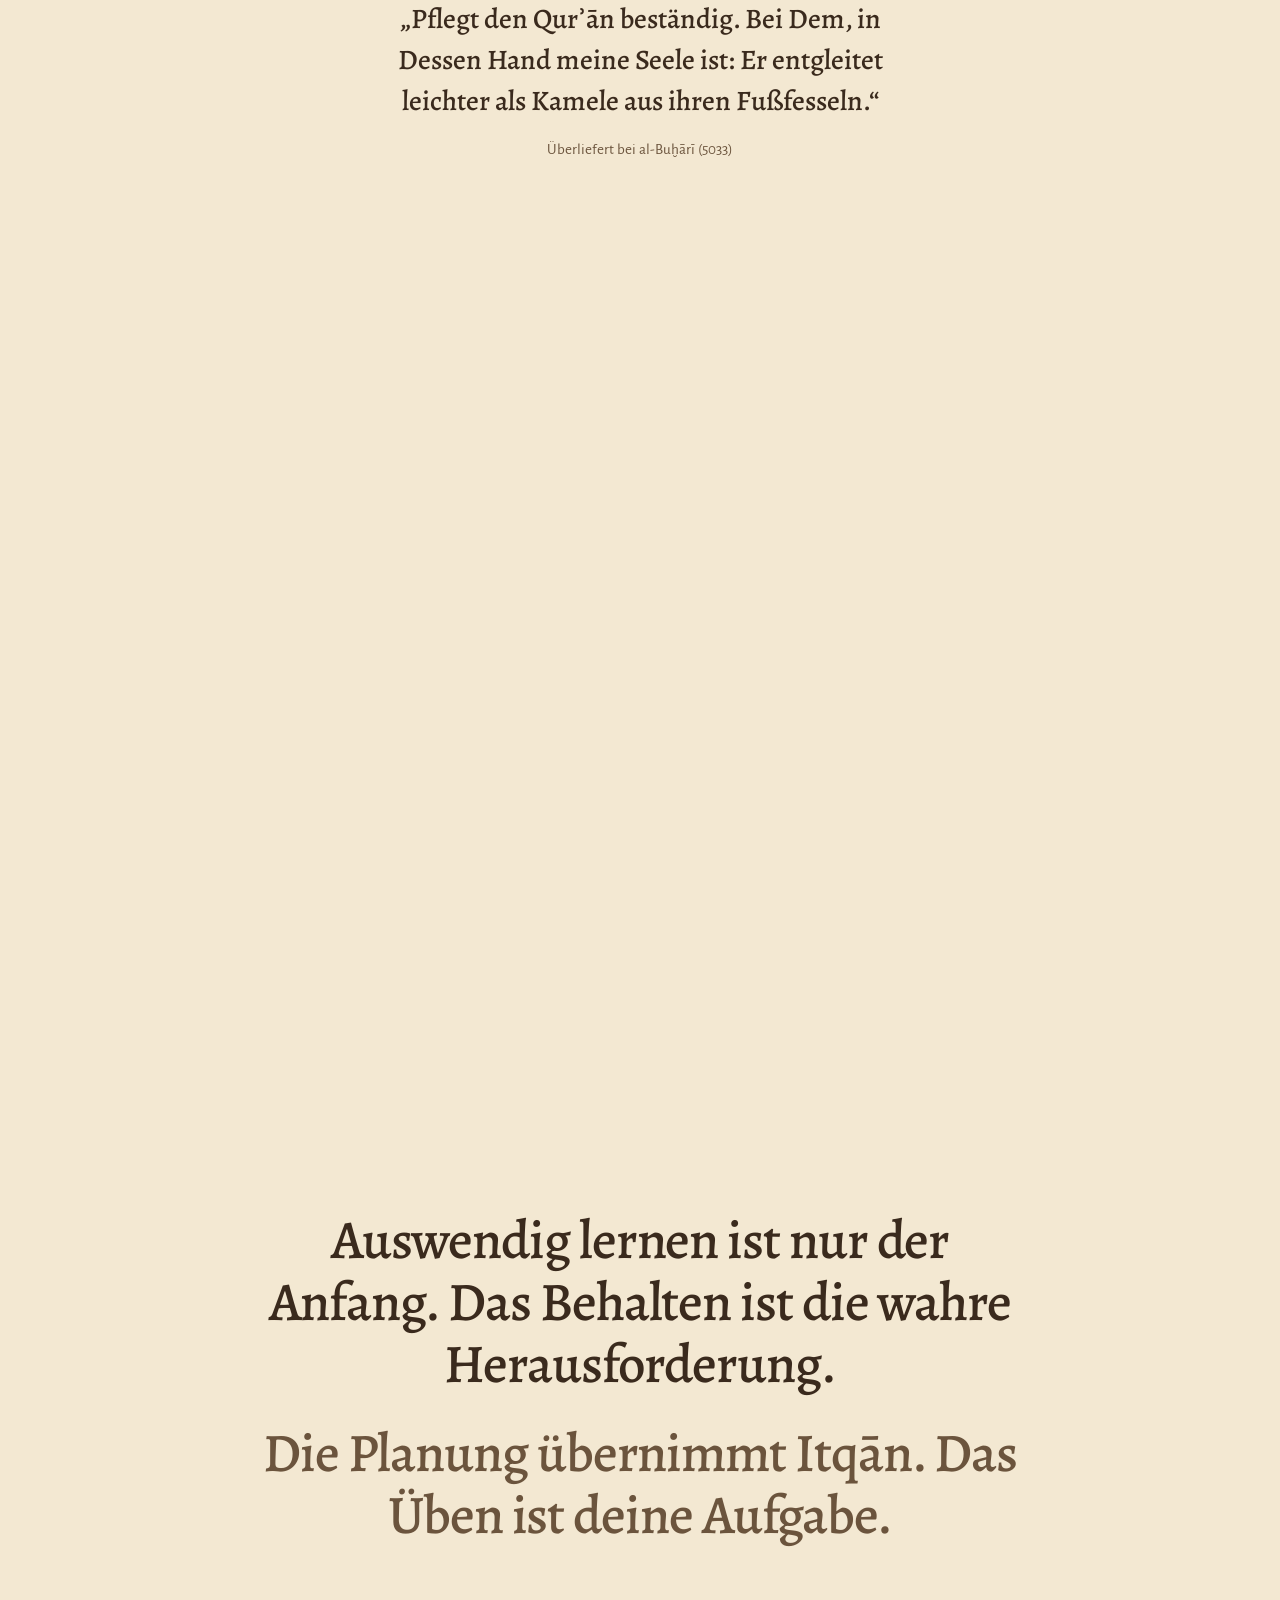
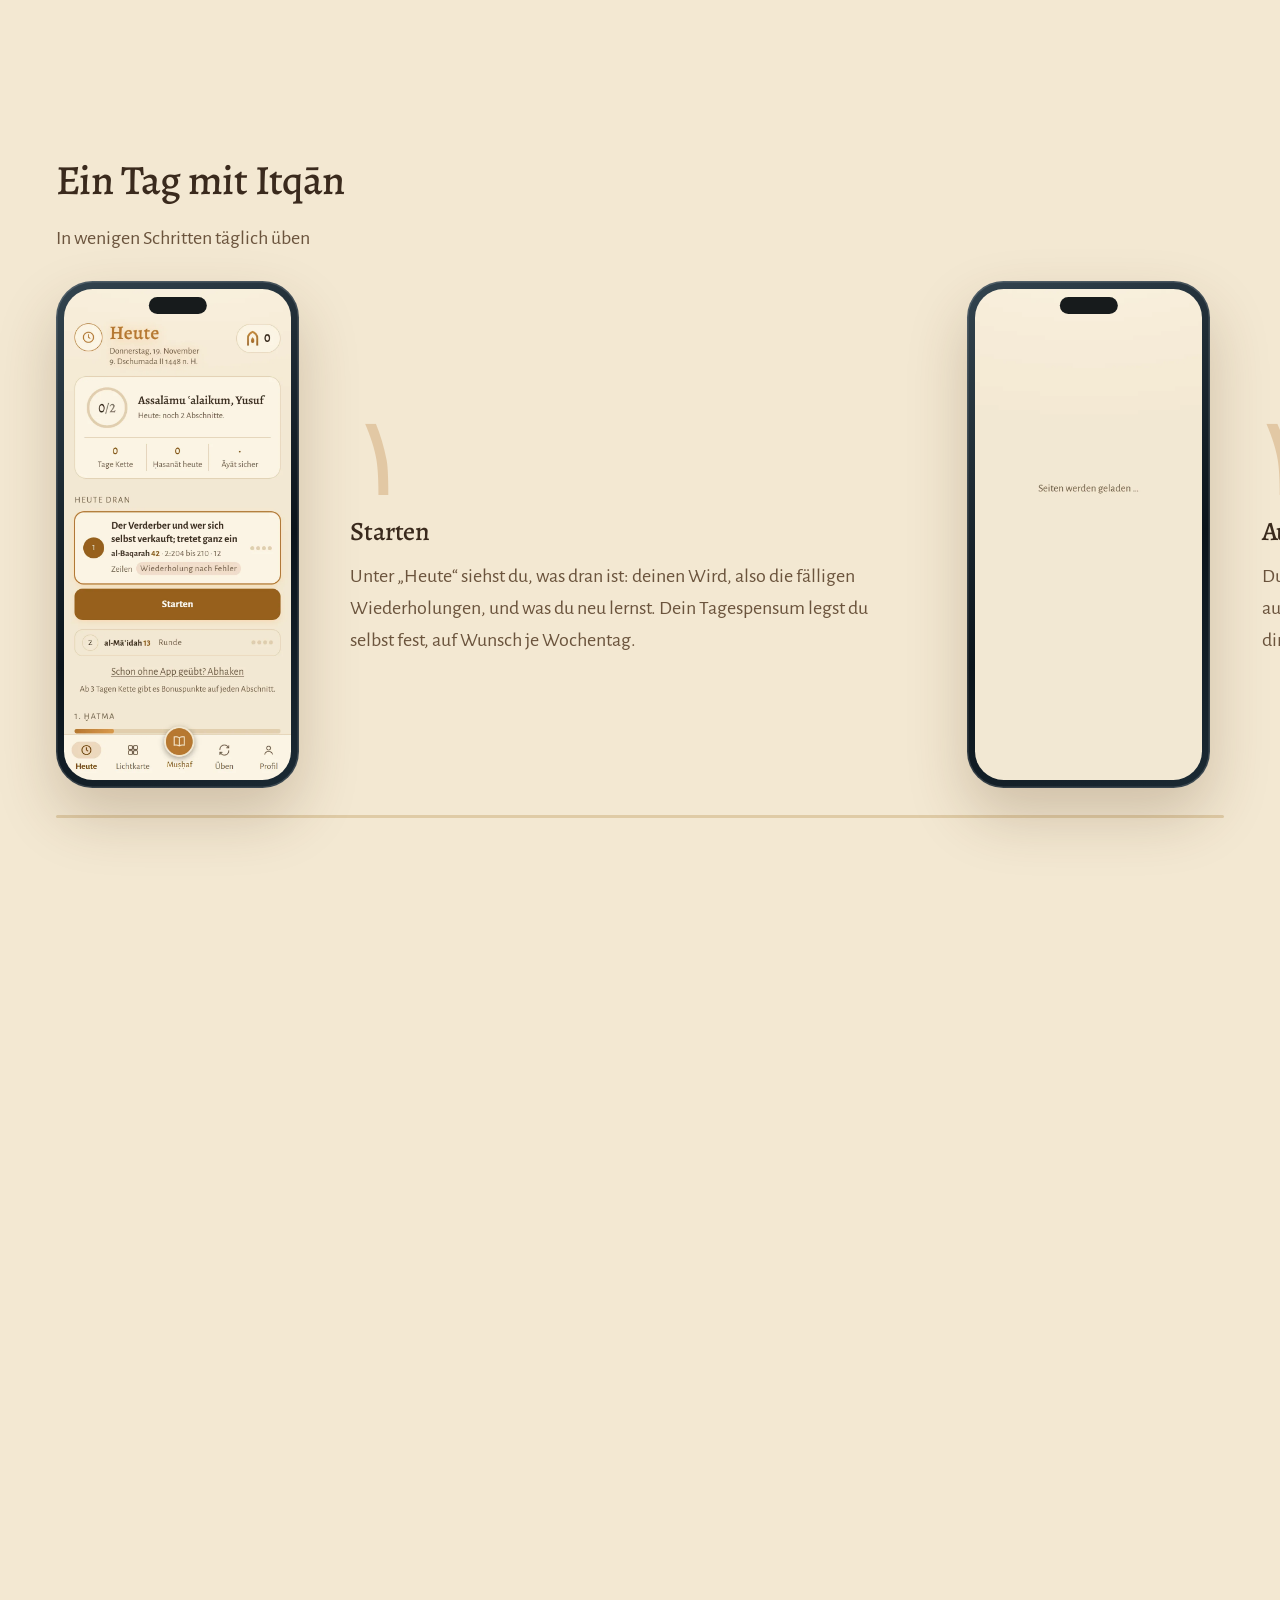
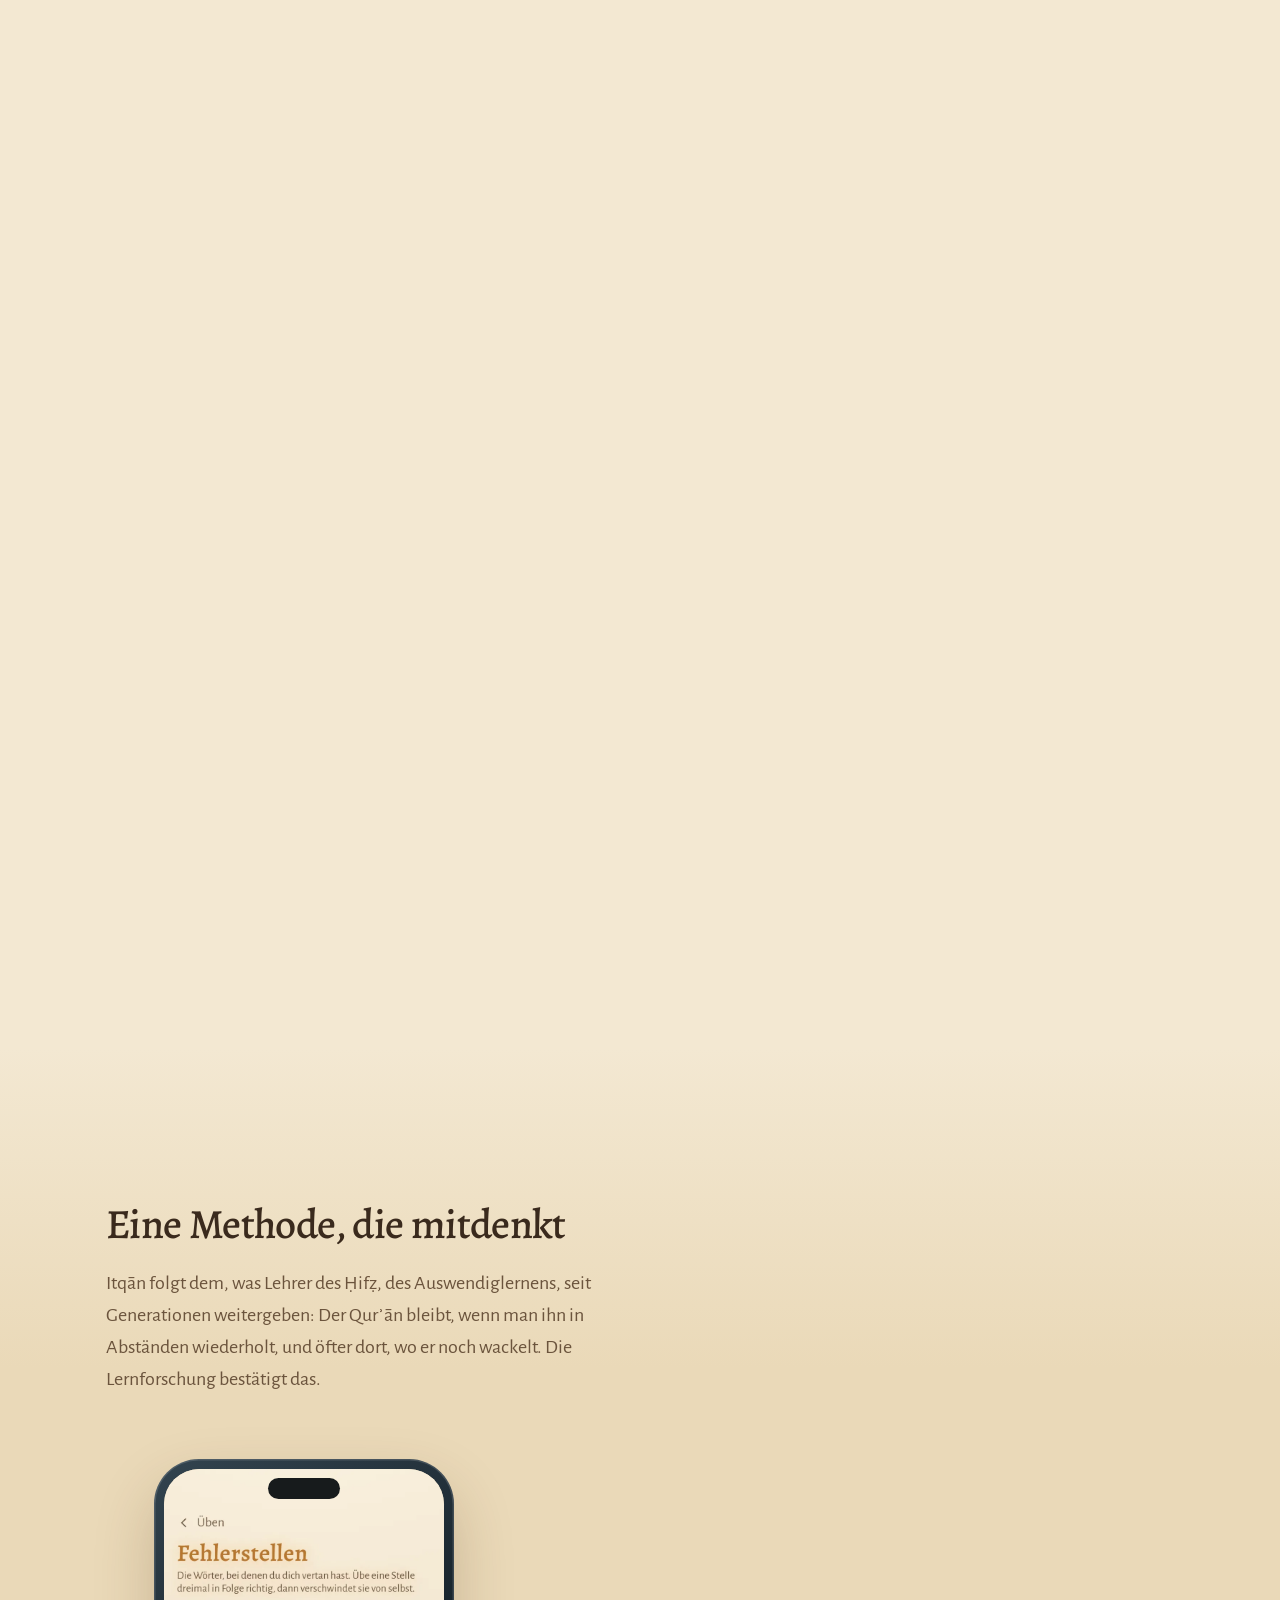
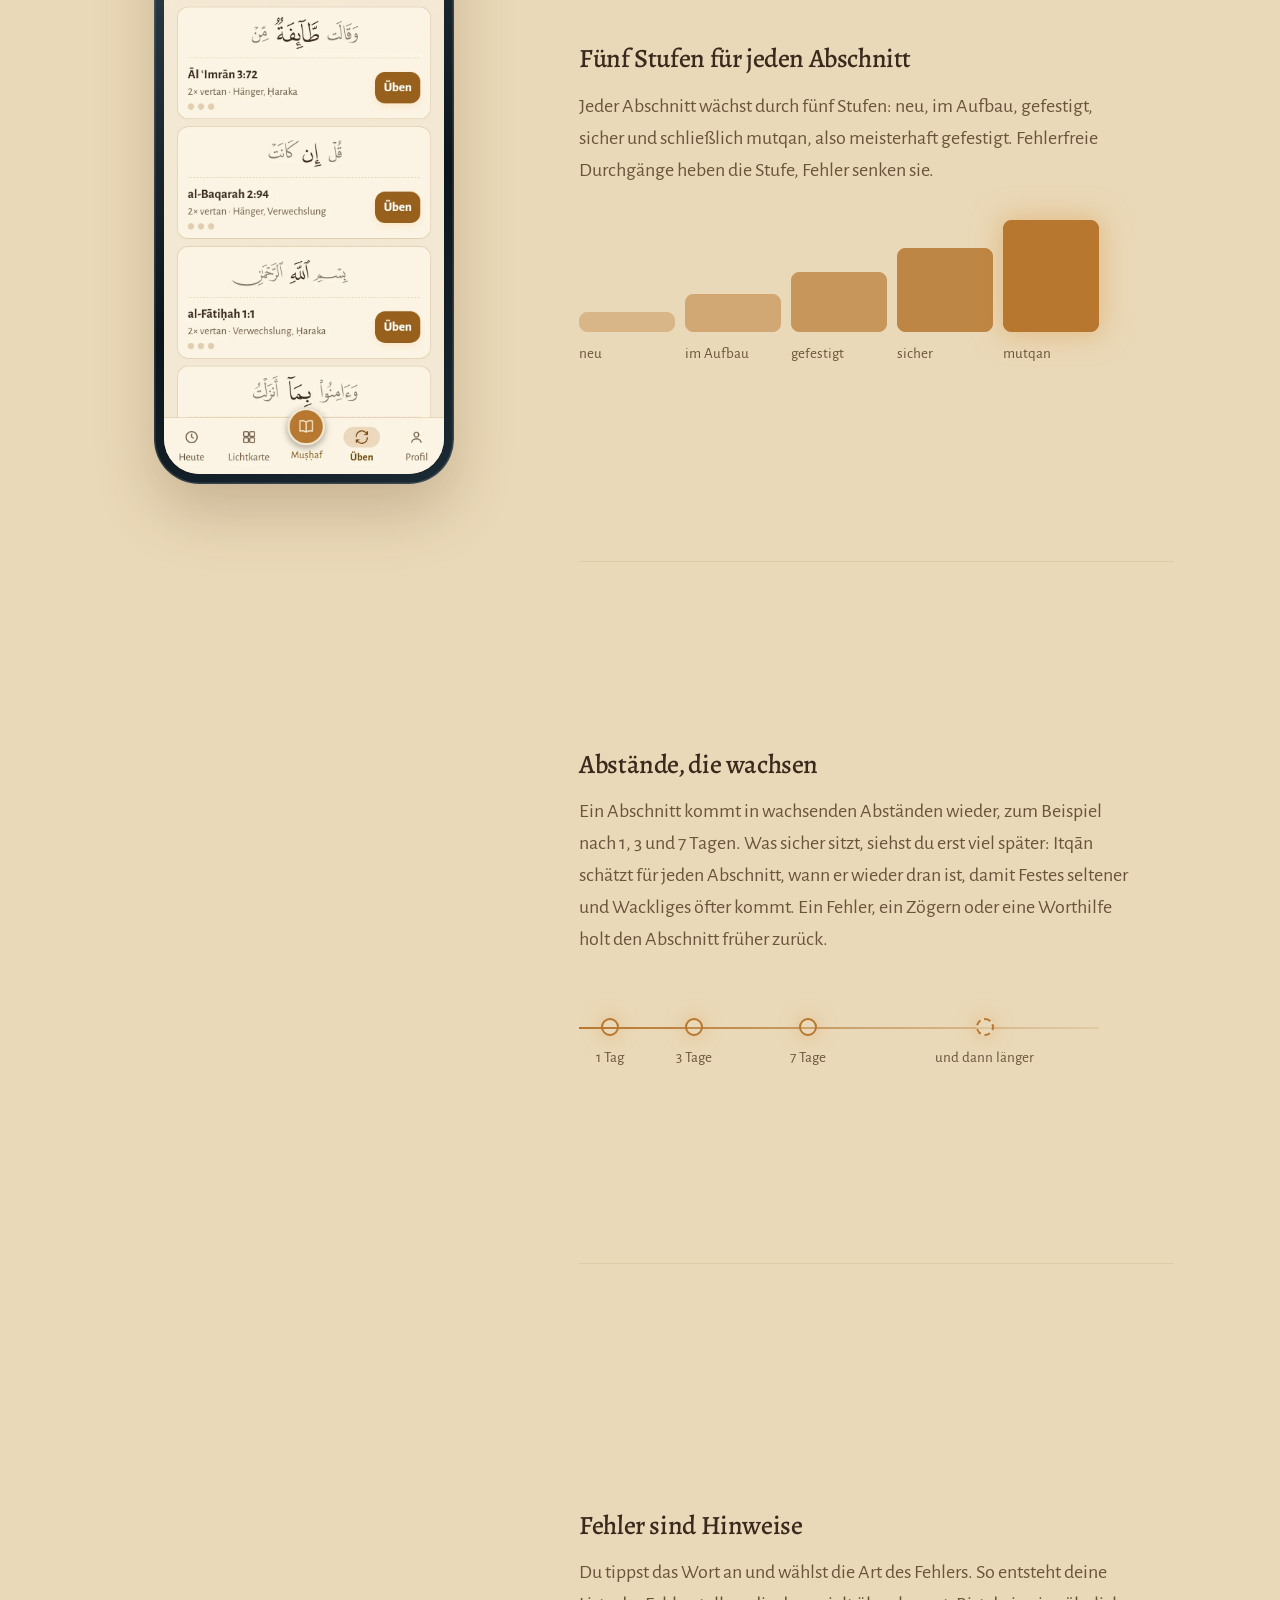
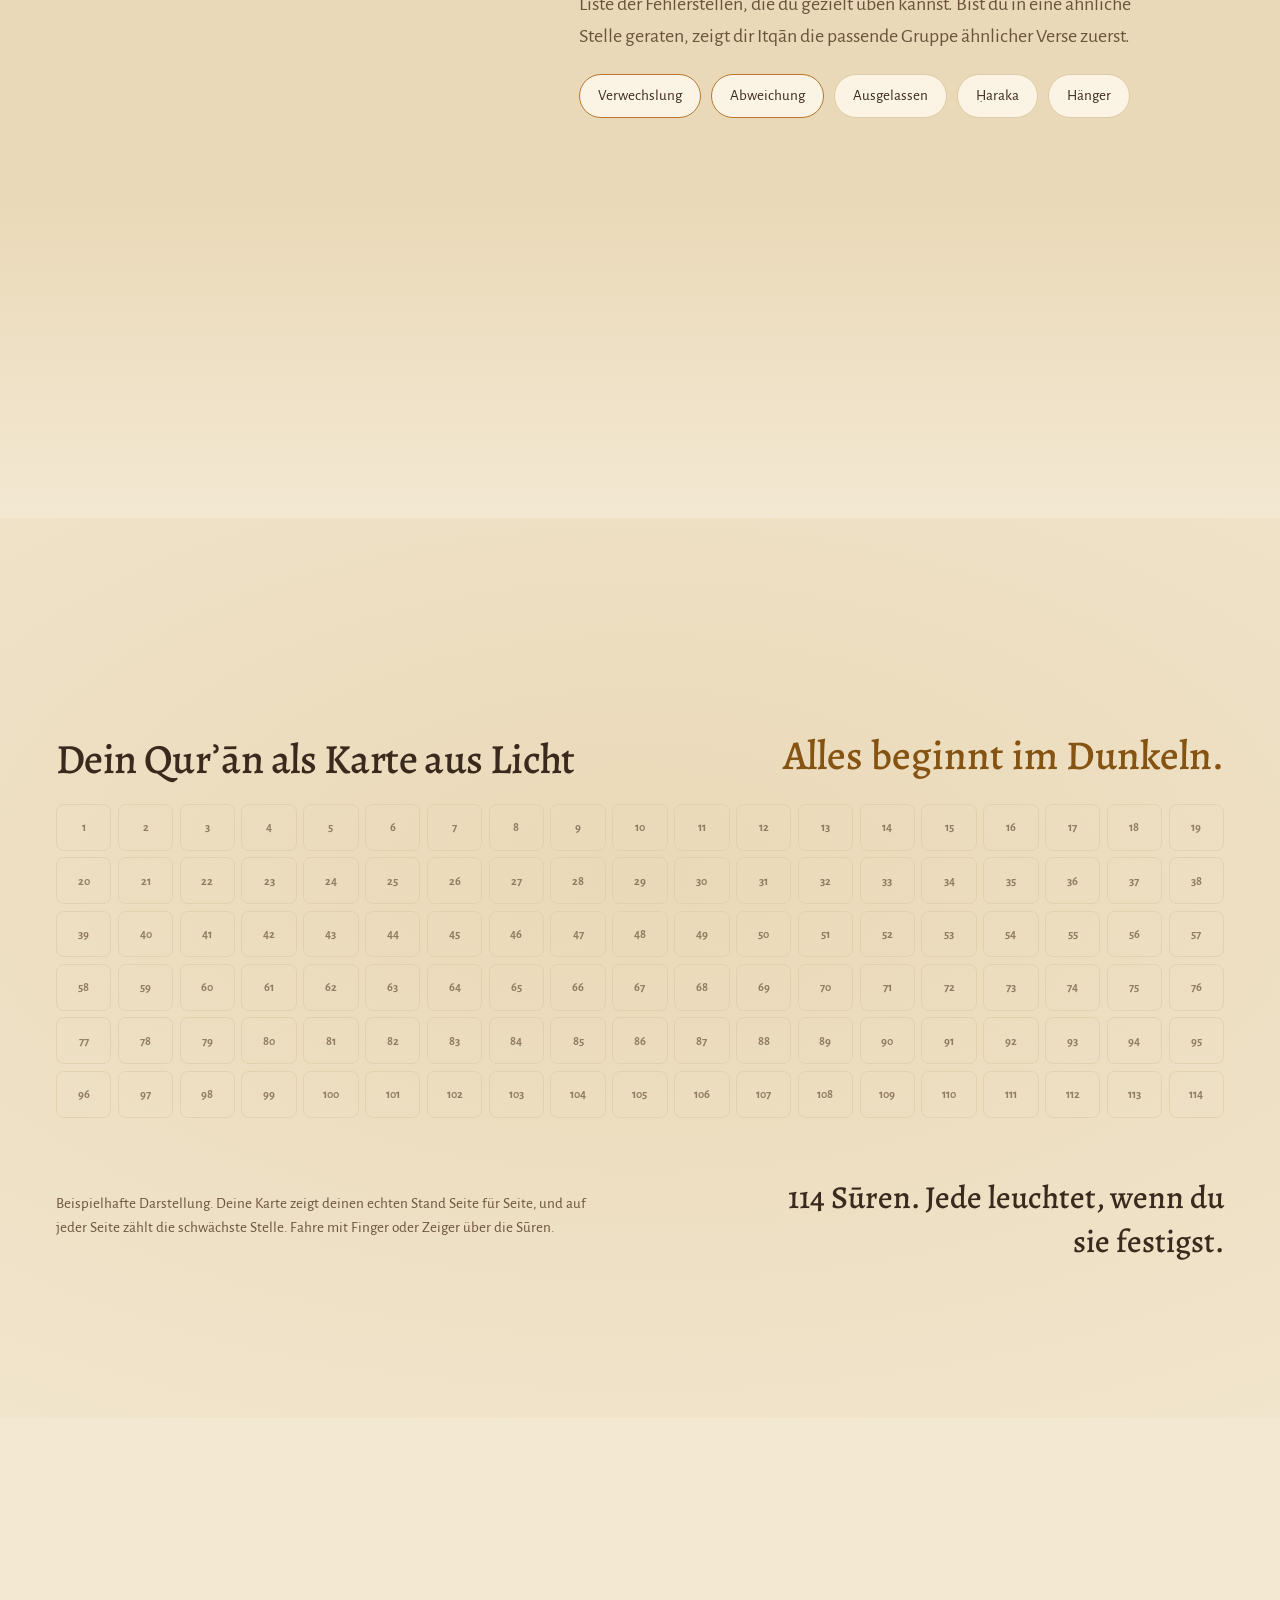
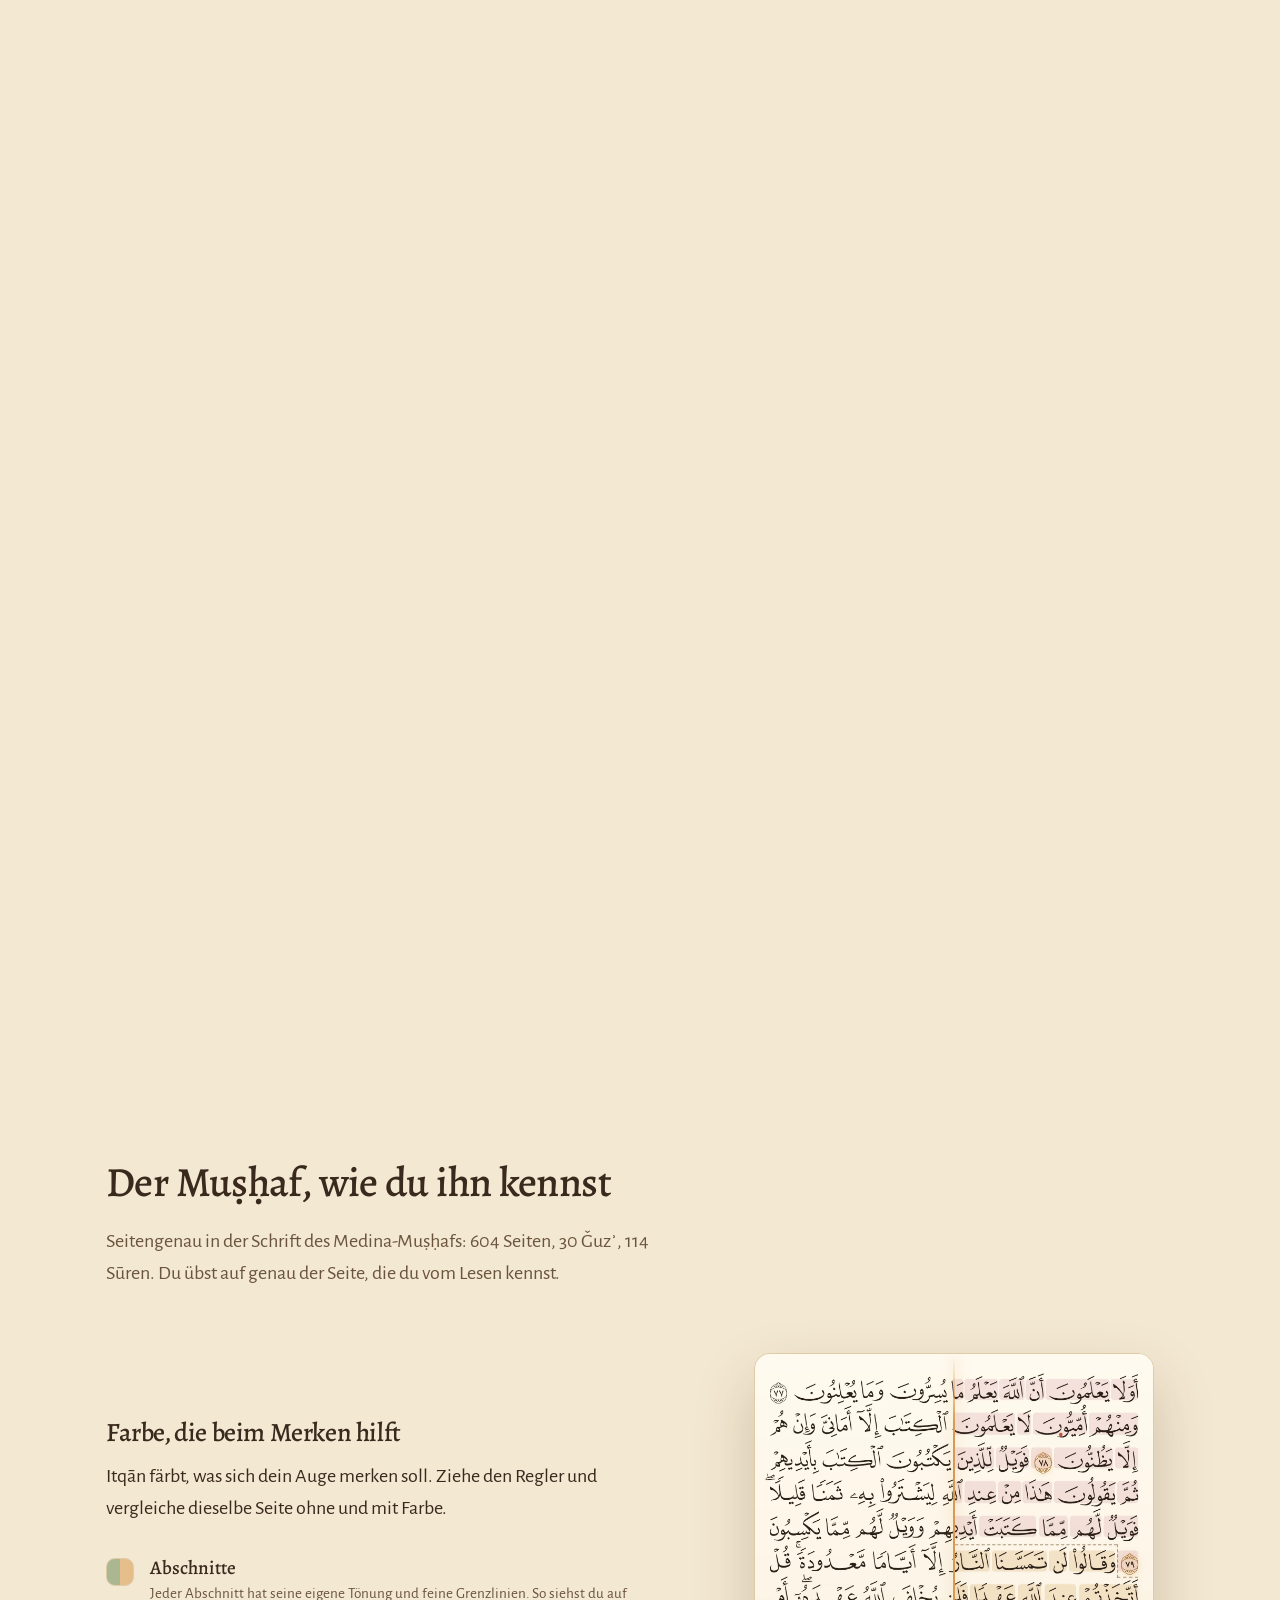
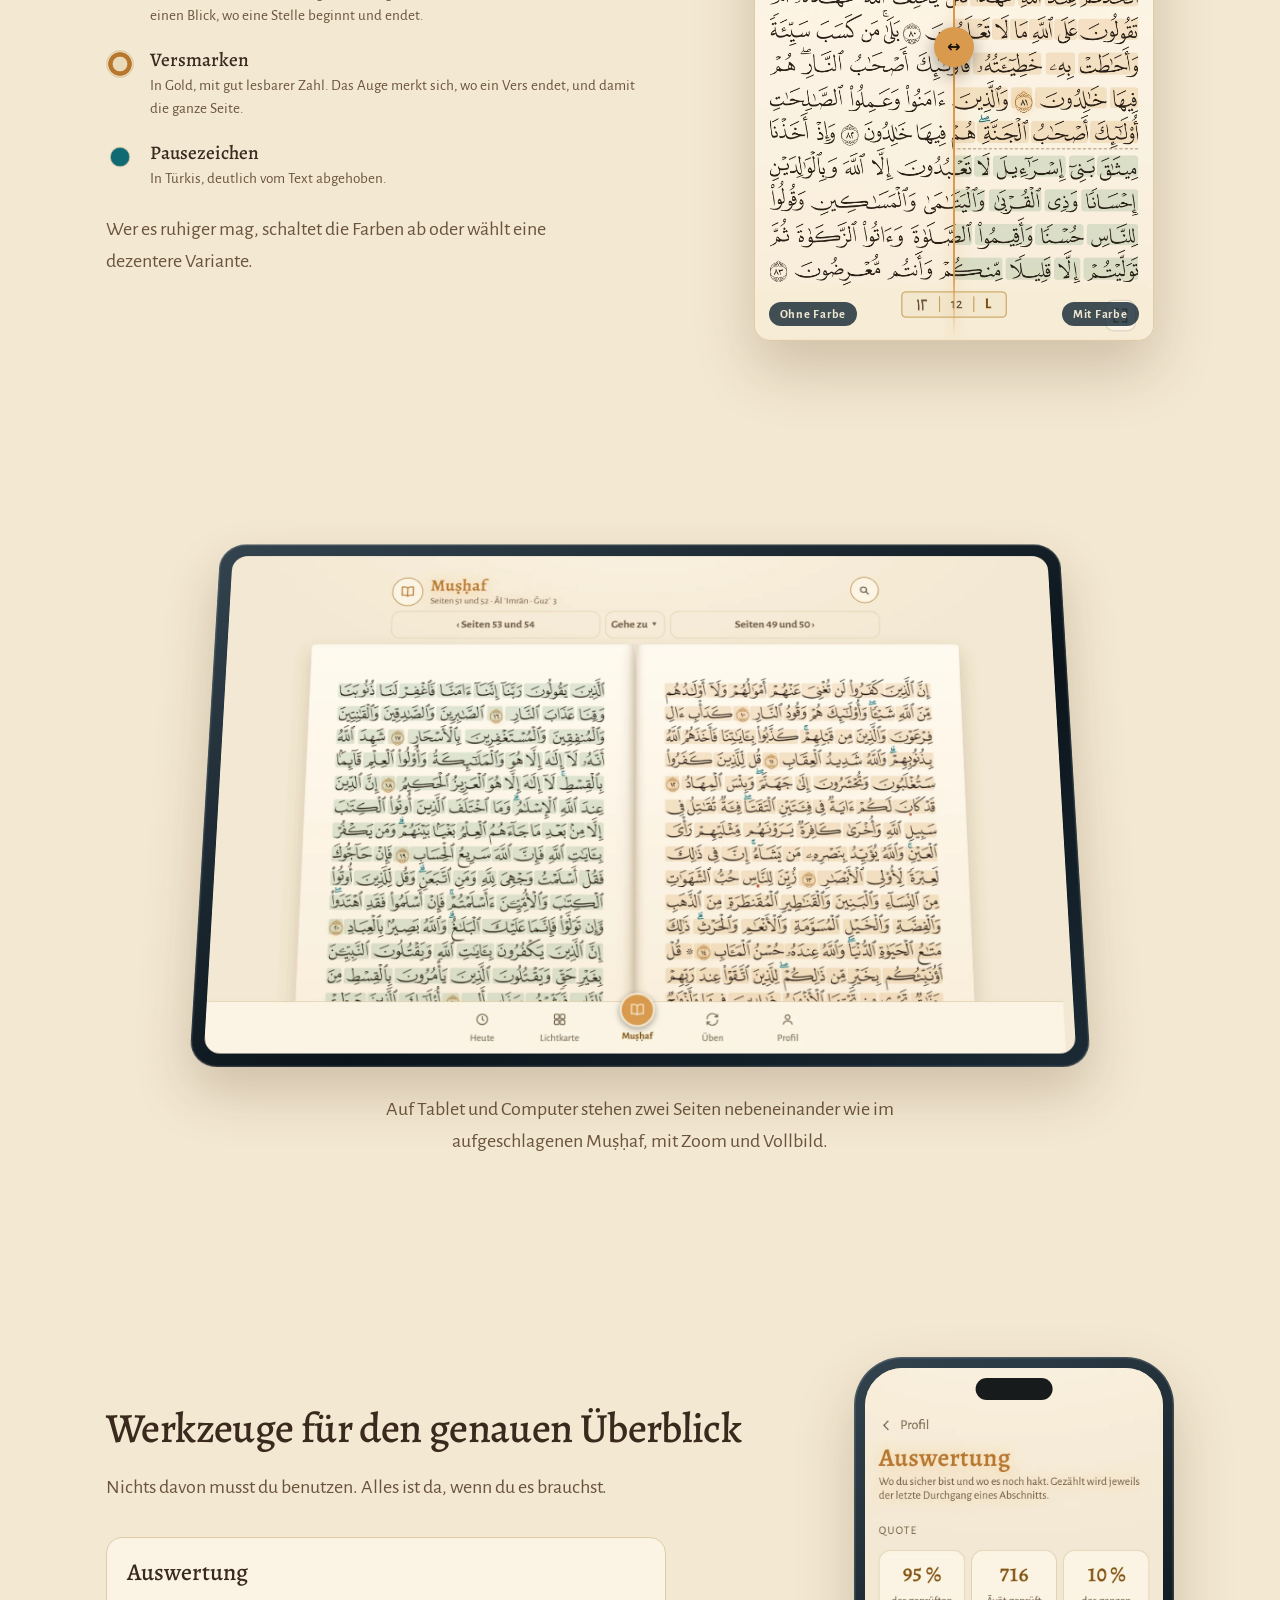
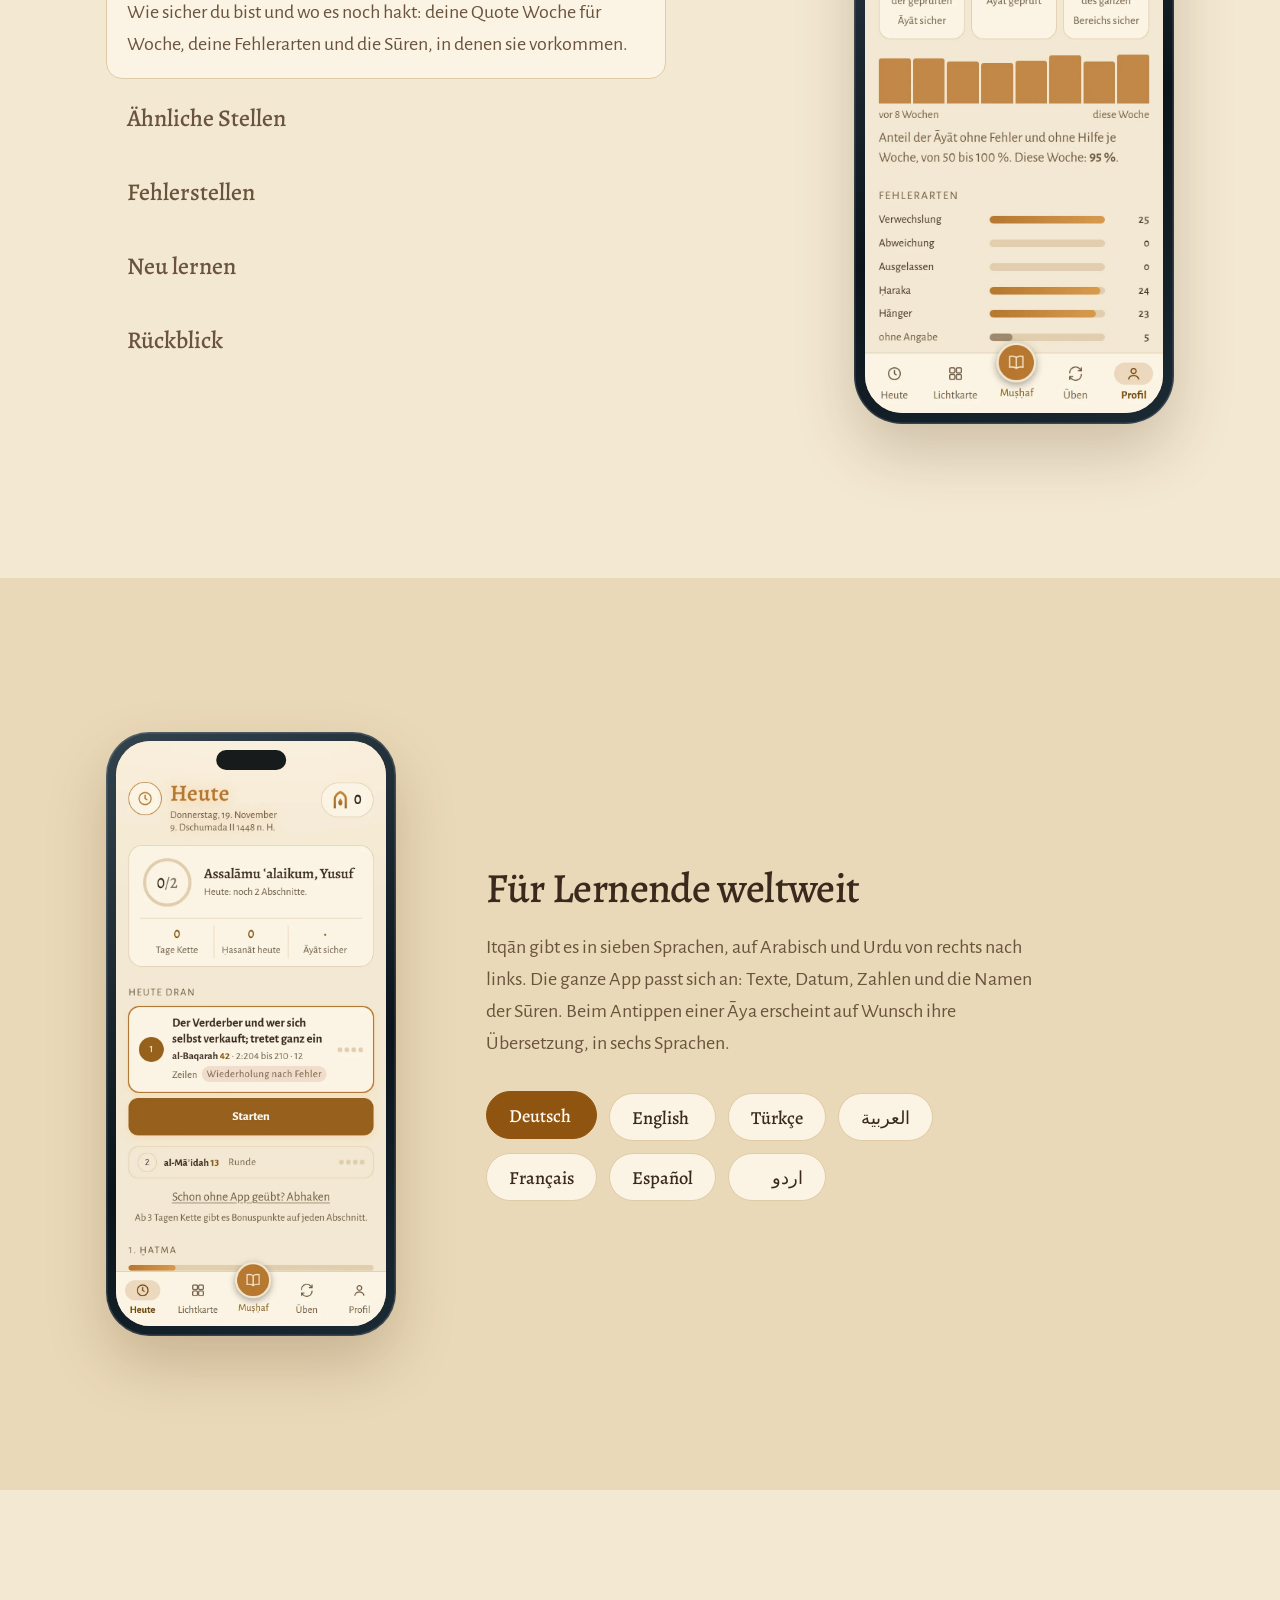
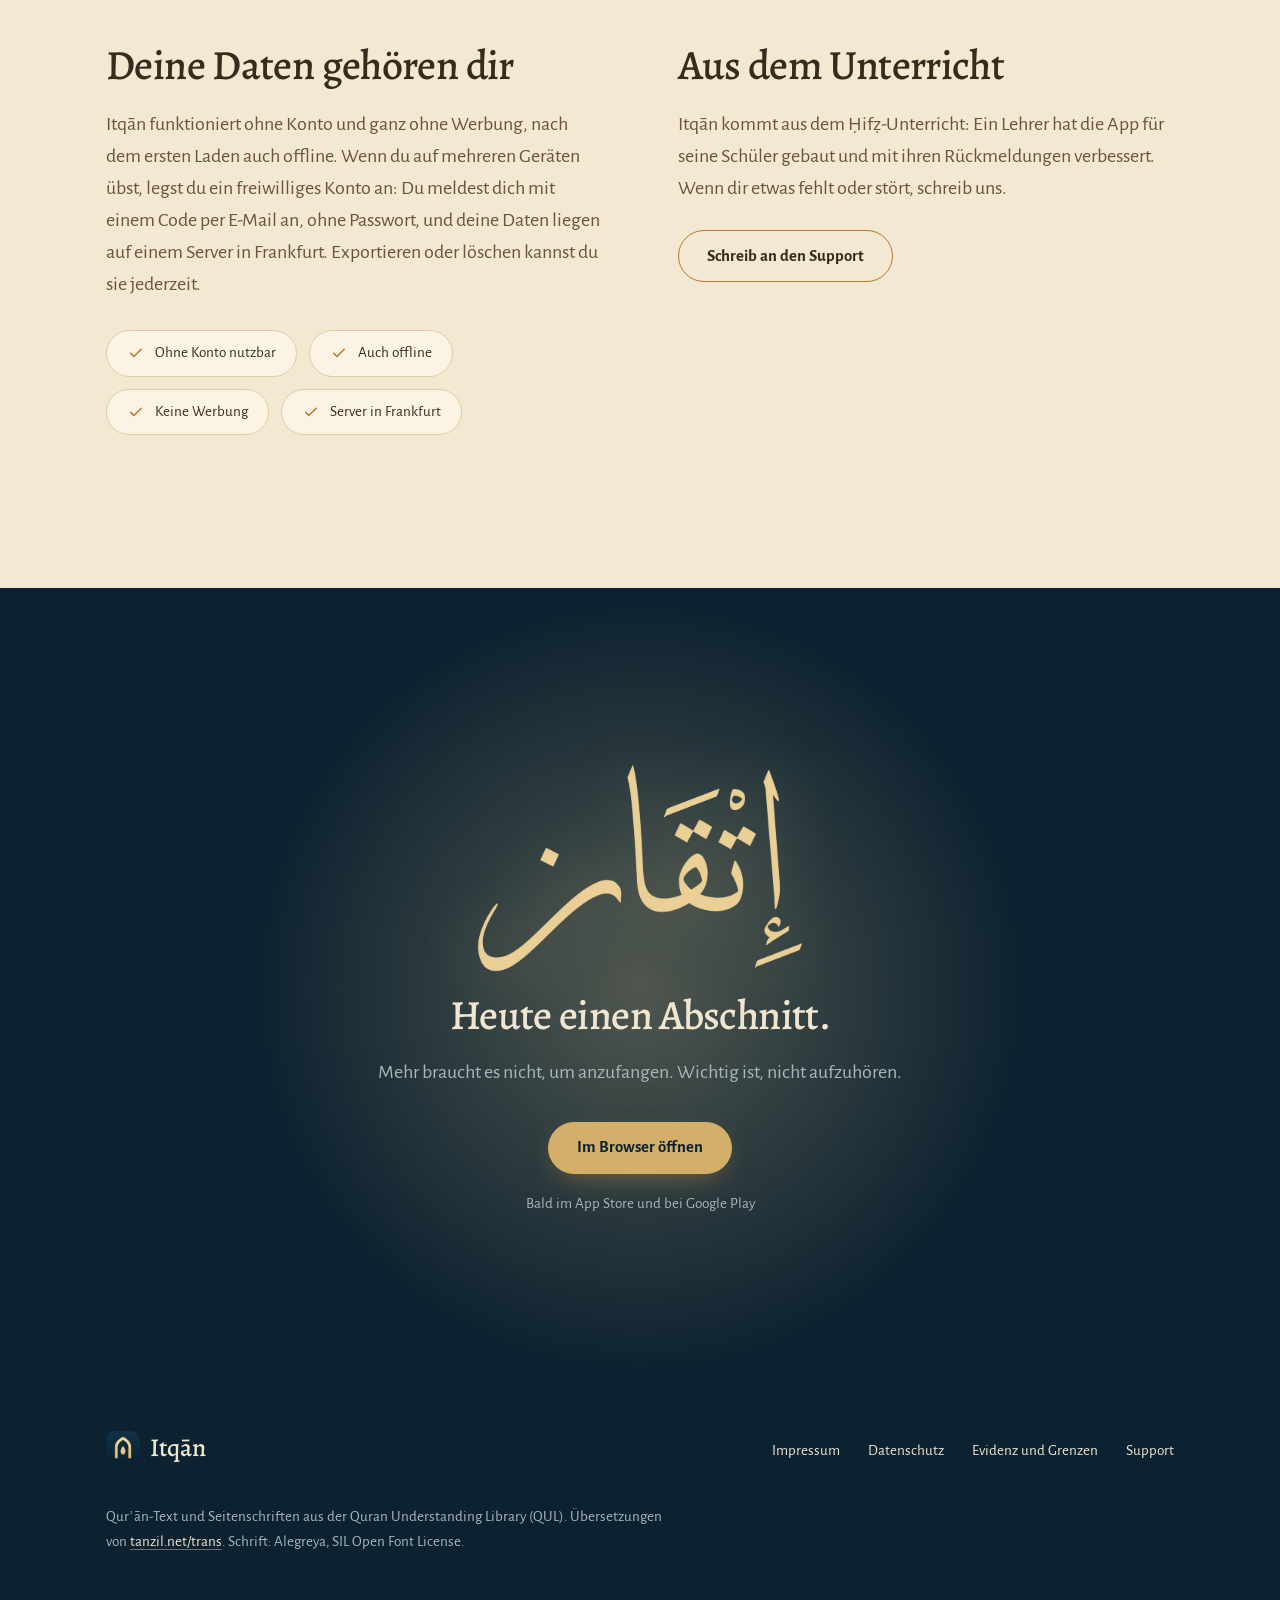
==== commit 2fe5172d: "Seite Evidenz und Grenzen (DE und EN), Datenschutz: freiwillige Fehlermeldung und Kontodaten Co-Auth" ====
--- a/index.html
+++ b/index.html
@@ -162,7 +162,7 @@
 
 <footer class="fuss"><div class="wrap">
   <a class="logo" href="#top" style="color:#efe6d2" aria-label="Itqān"><img src="icons/icon-192.png" width="34" height="34" alt="">Itqān</a>
-  <nav aria-label="Links"><a href="impressum.html">Impressum</a><a href="datenschutz.html">Datenschutz</a><a href="mailto:support@itqan.at">Support</a></nav>
+  <nav aria-label="Links"><a href="impressum.html">Impressum</a><a href="datenschutz.html">Datenschutz</a><a href="evidenz.html">Evidenz und Grenzen</a><a href="mailto:support@itqan.at">Support</a></nav>
   <p>Qurʾān-Text und Seitenschriften aus der Quran Understanding Library (QUL). Übersetzungen von <a href="https://tanzil.net/trans/">tanzil.net/trans</a>. Schrift: Alegreya, SIL Open Font License.</p>
 </div></footer>
 <script src="js/site.js?v=b1ad20b4" defer></script>
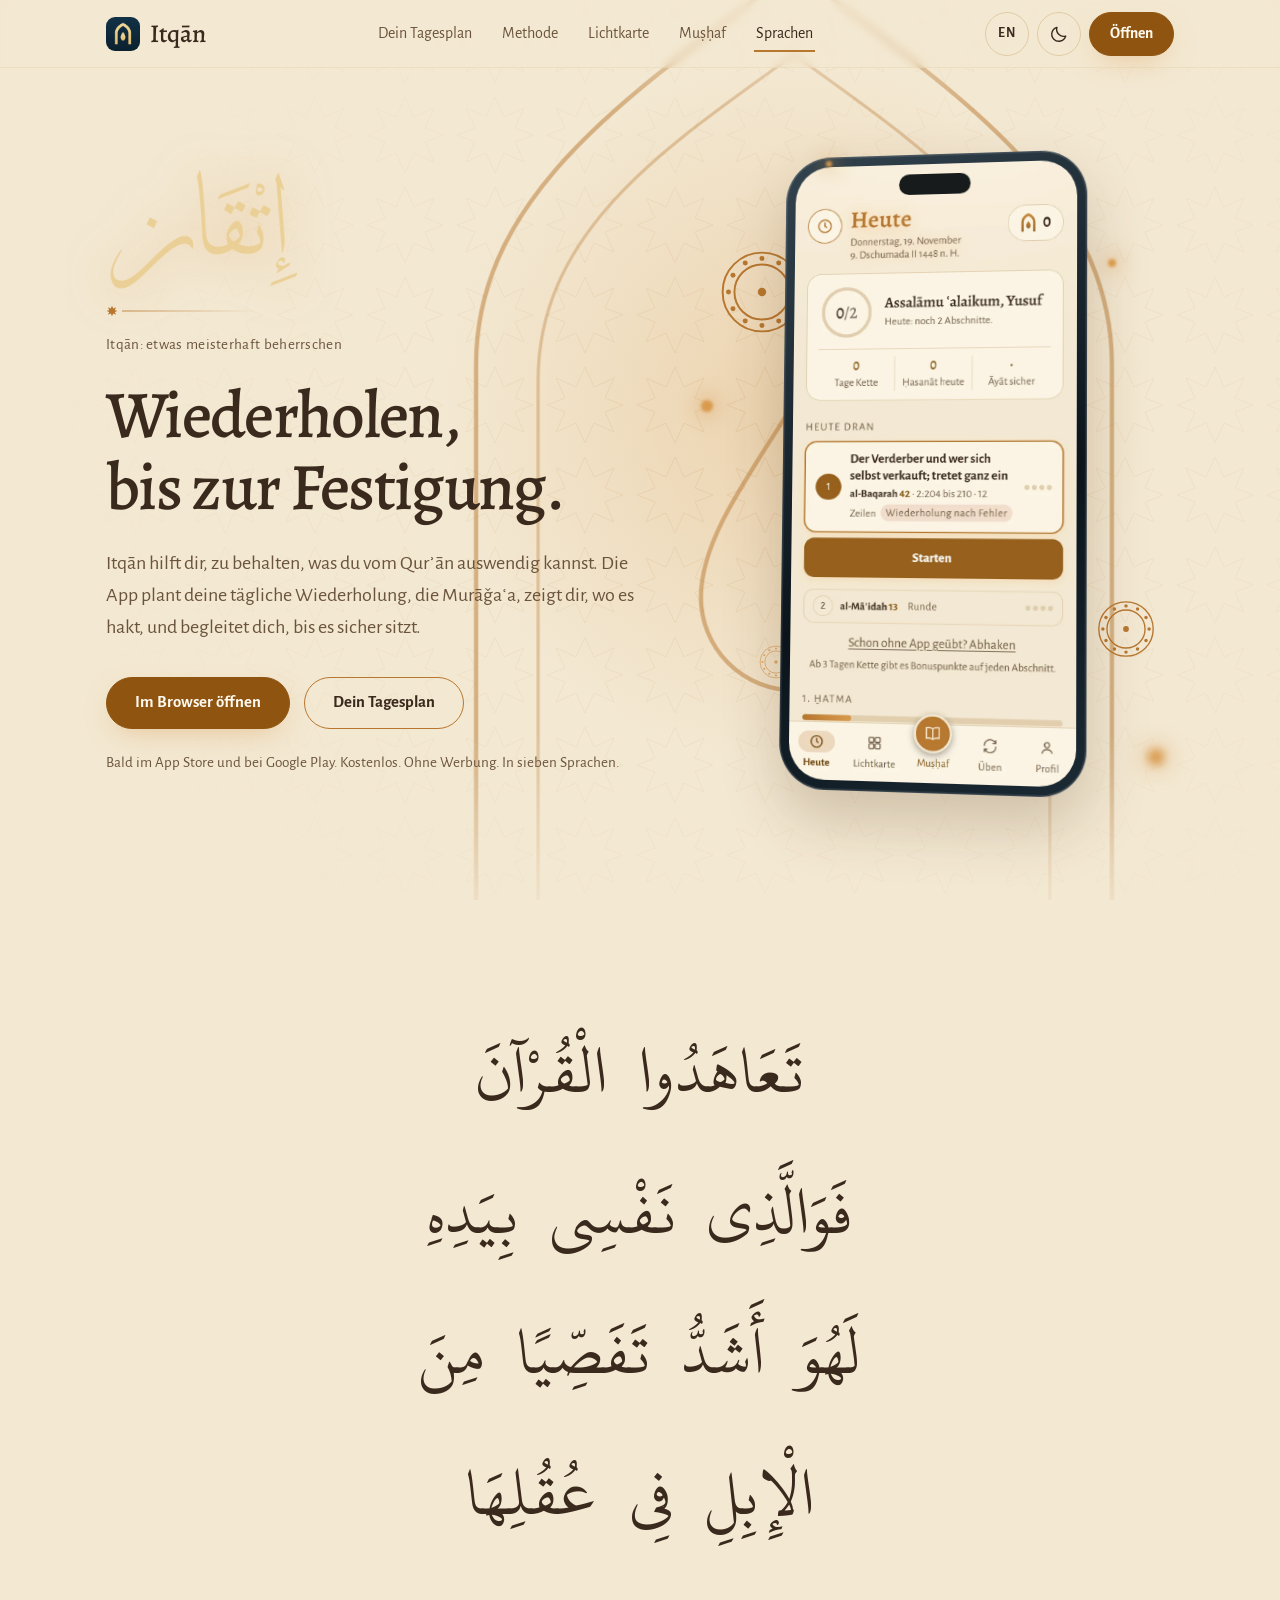
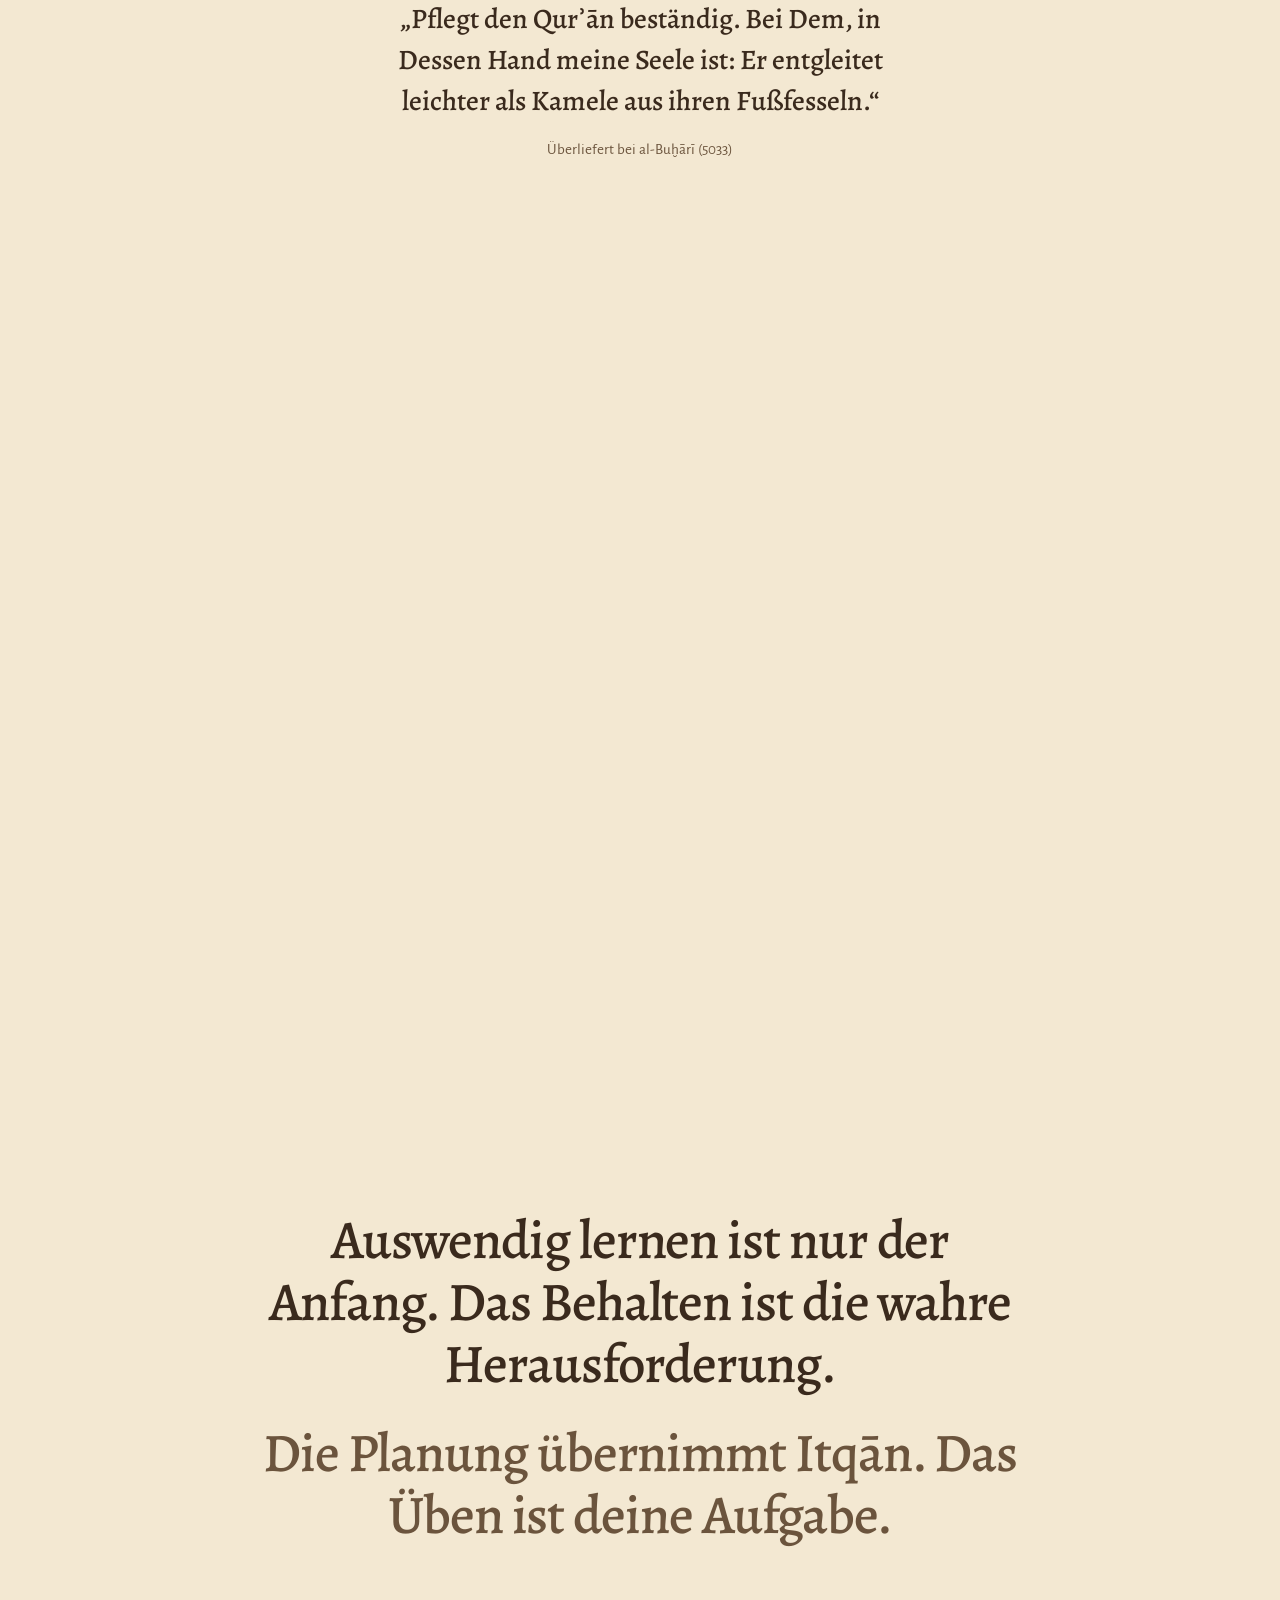
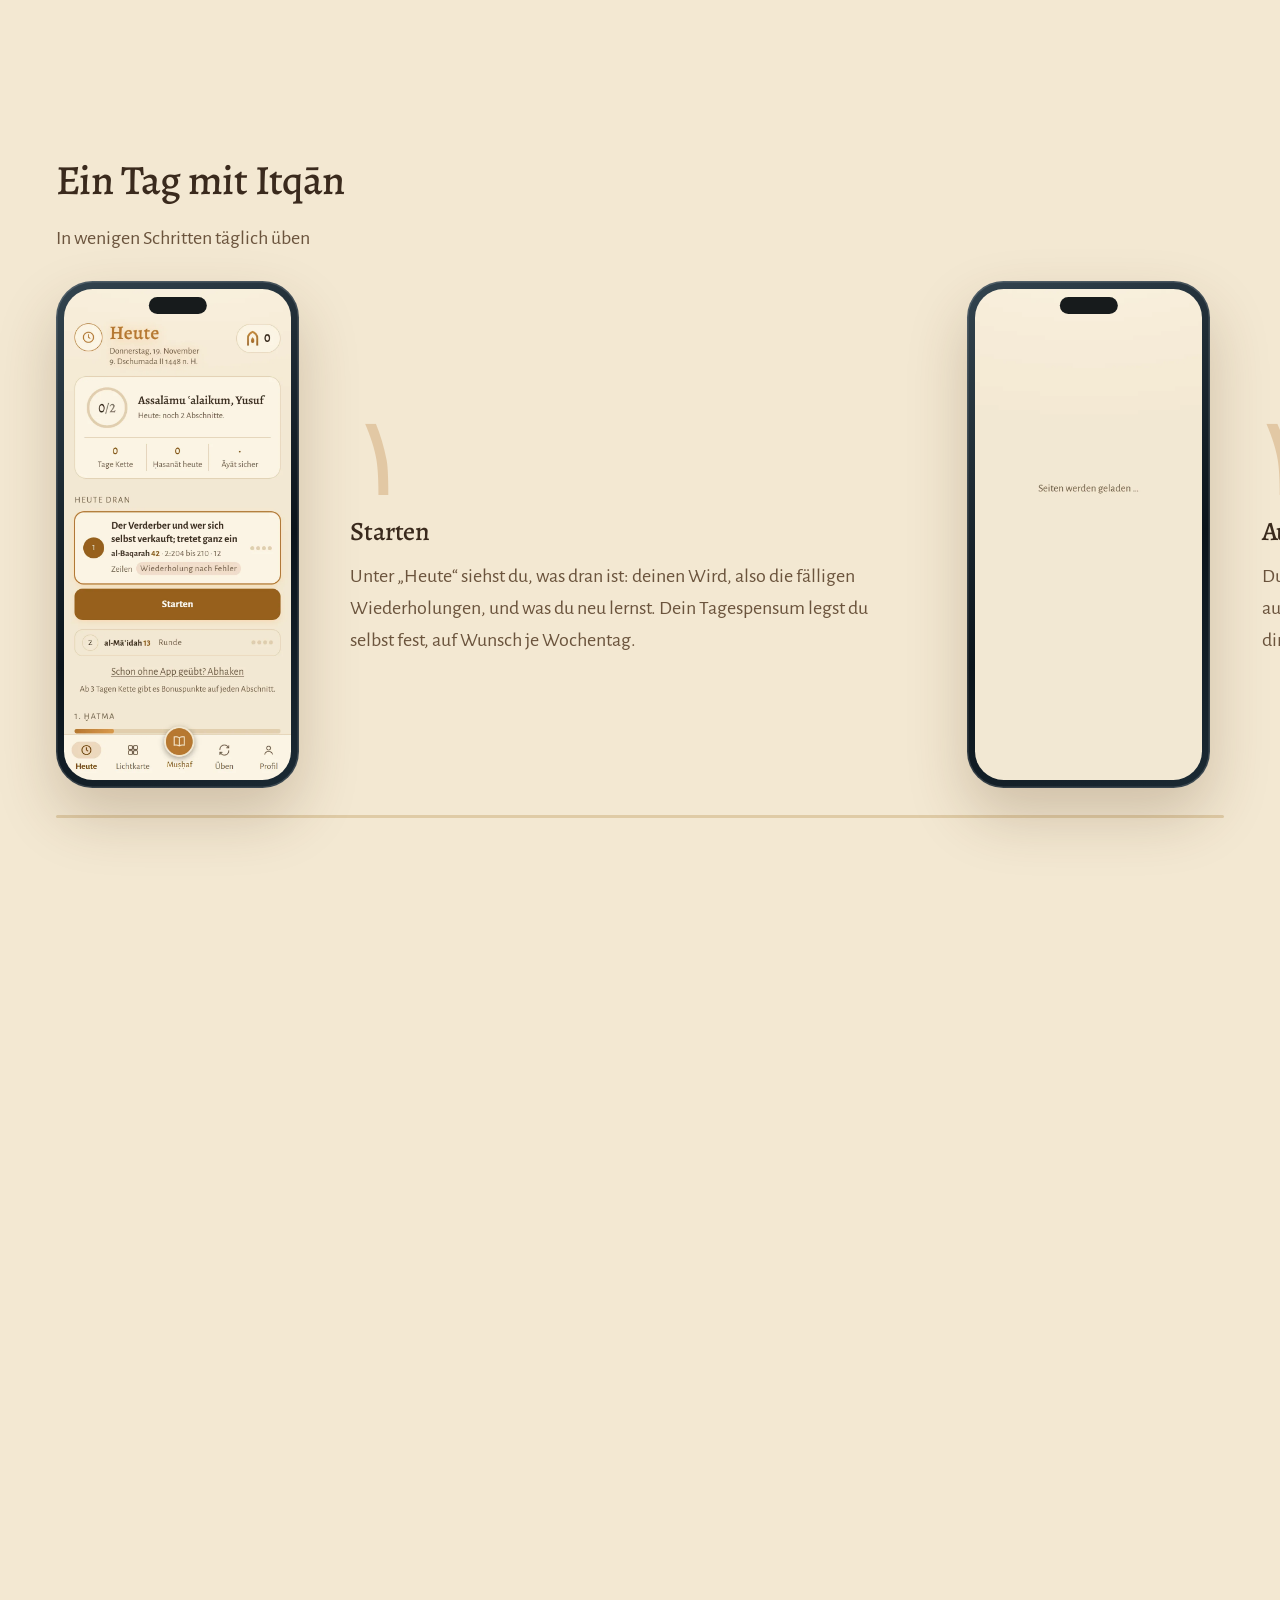
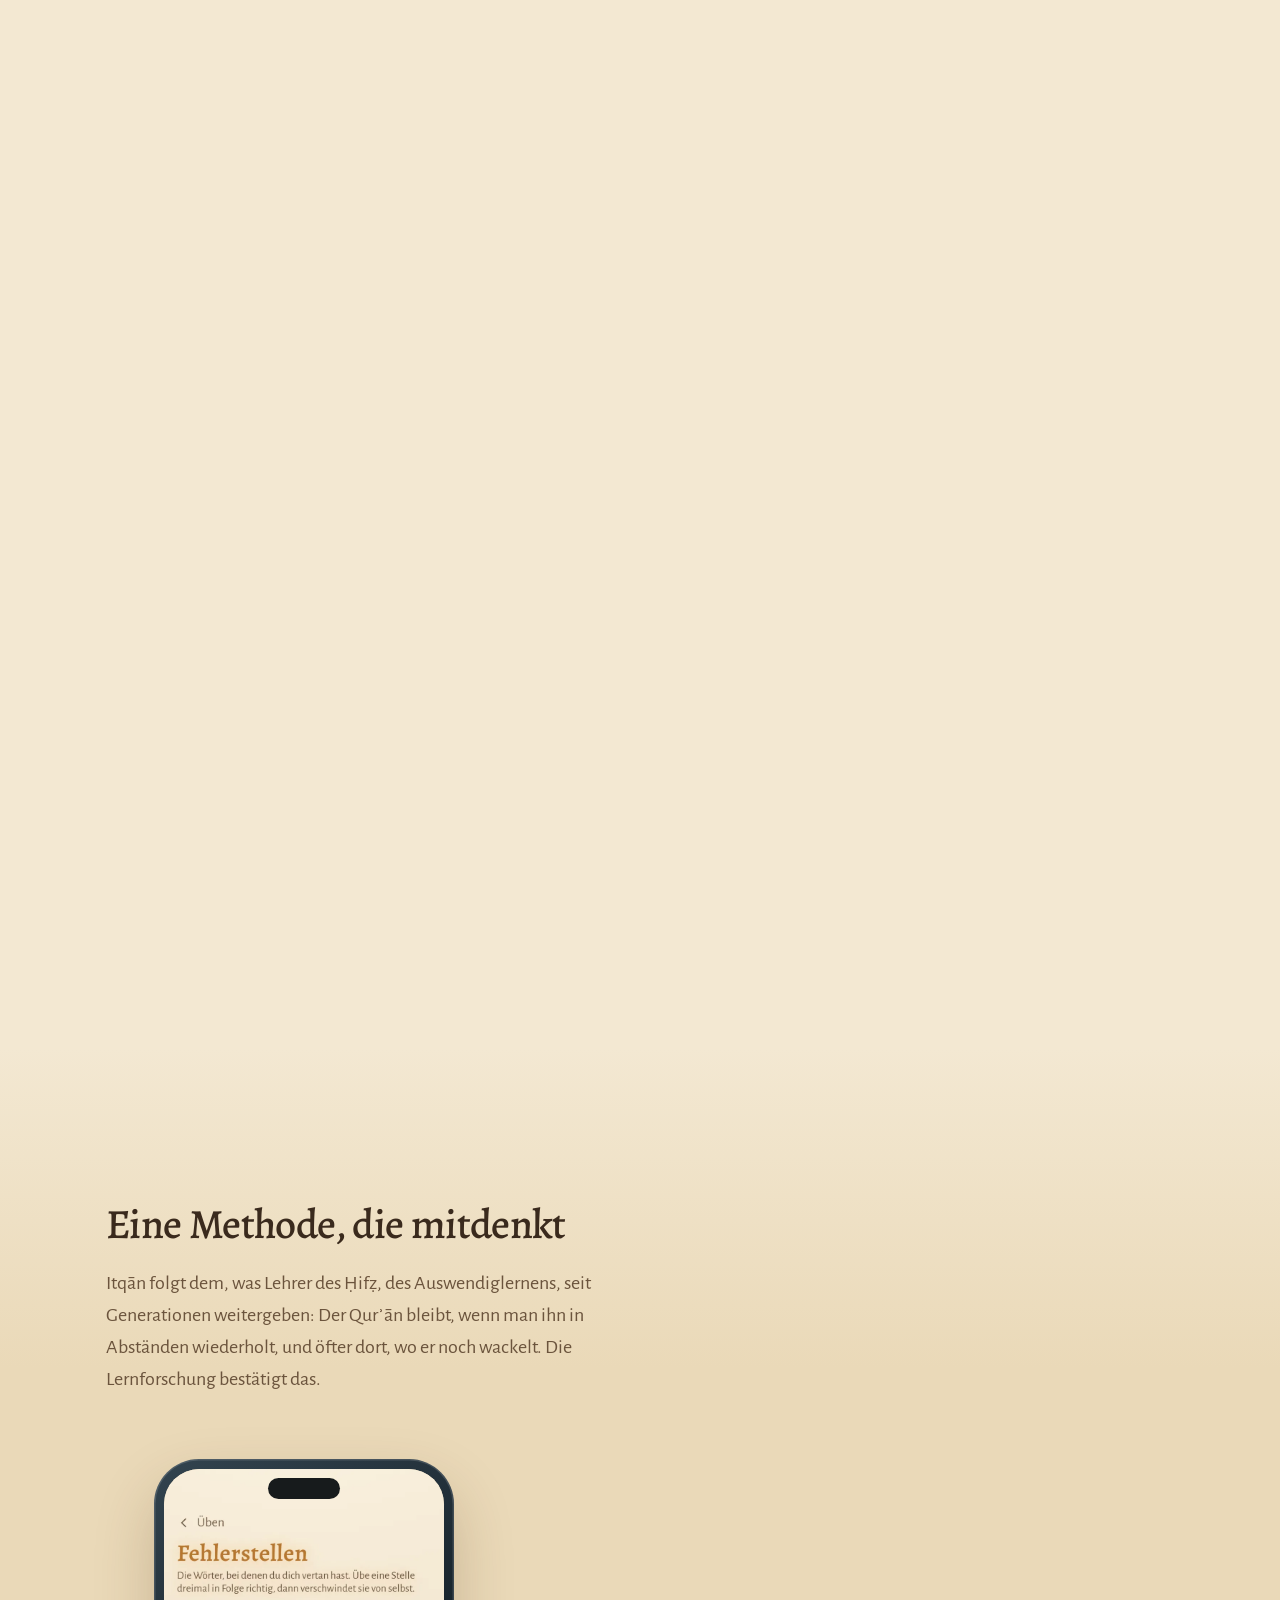
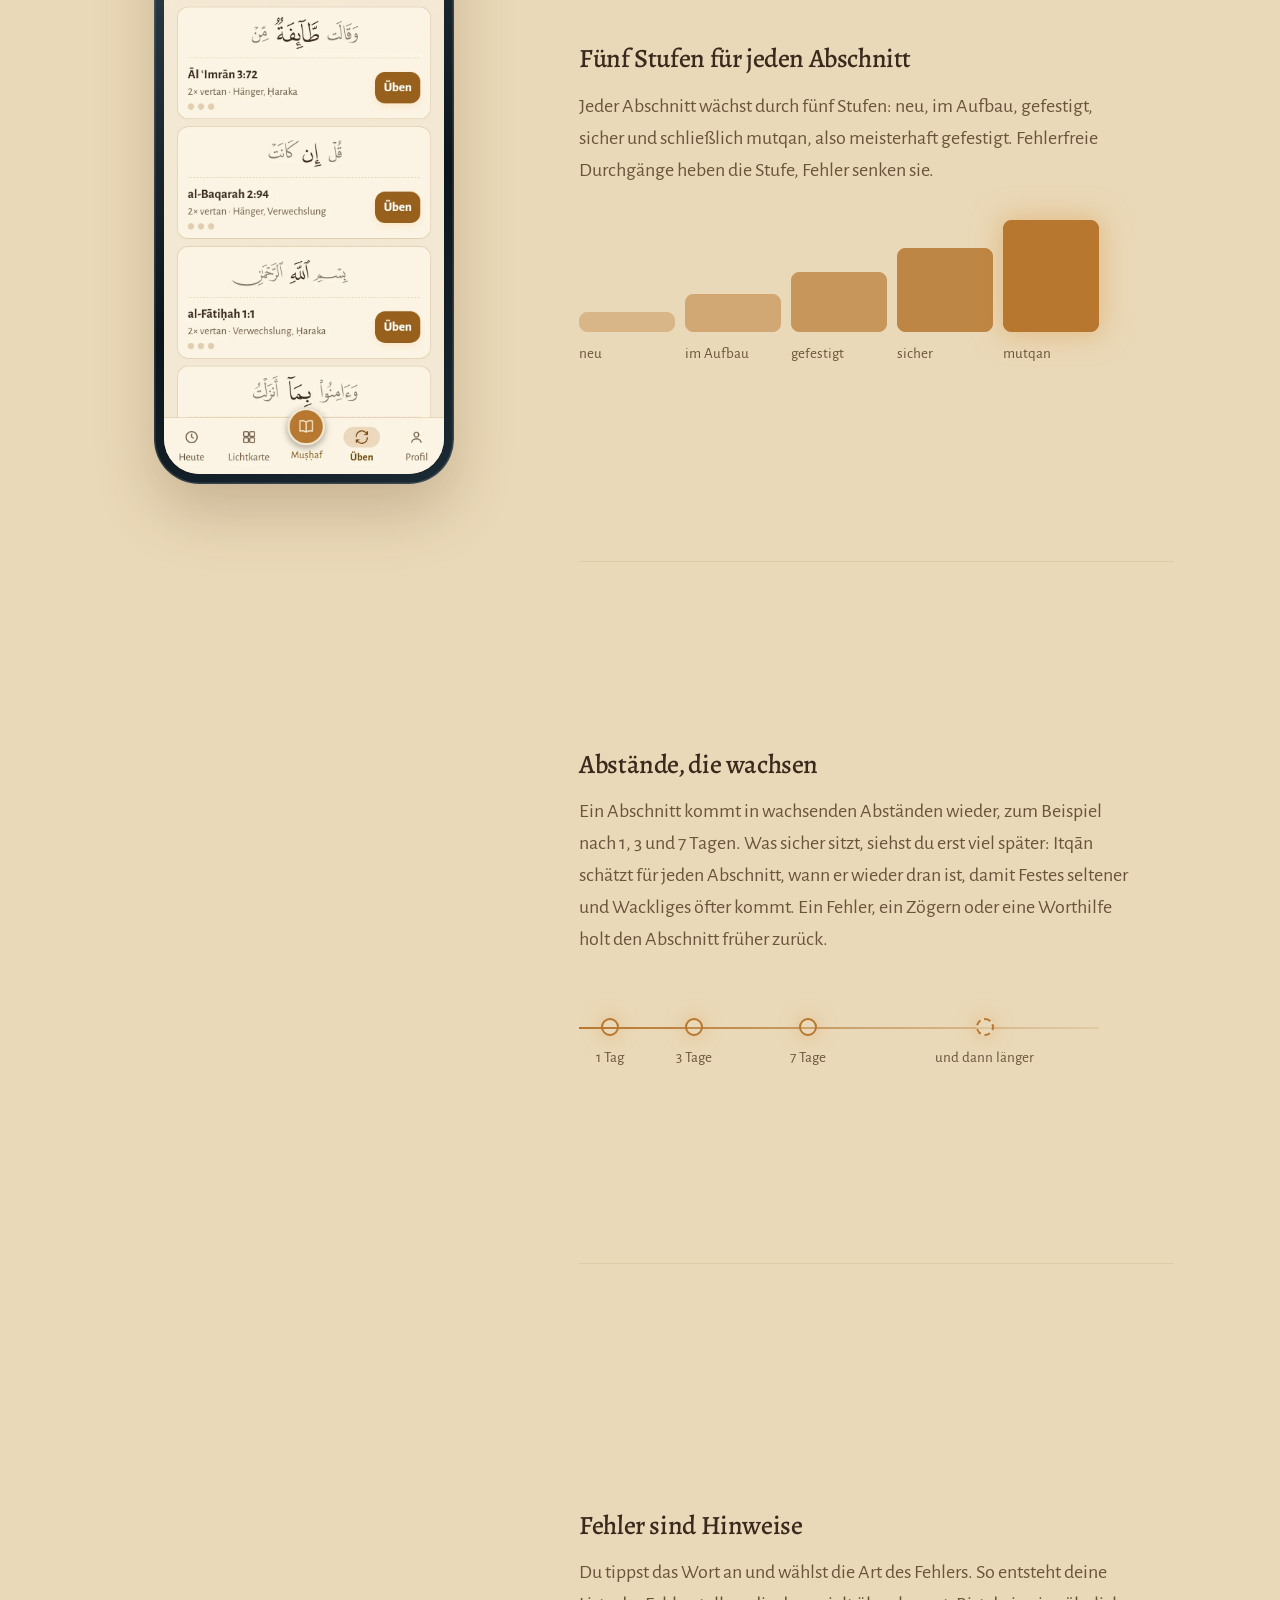
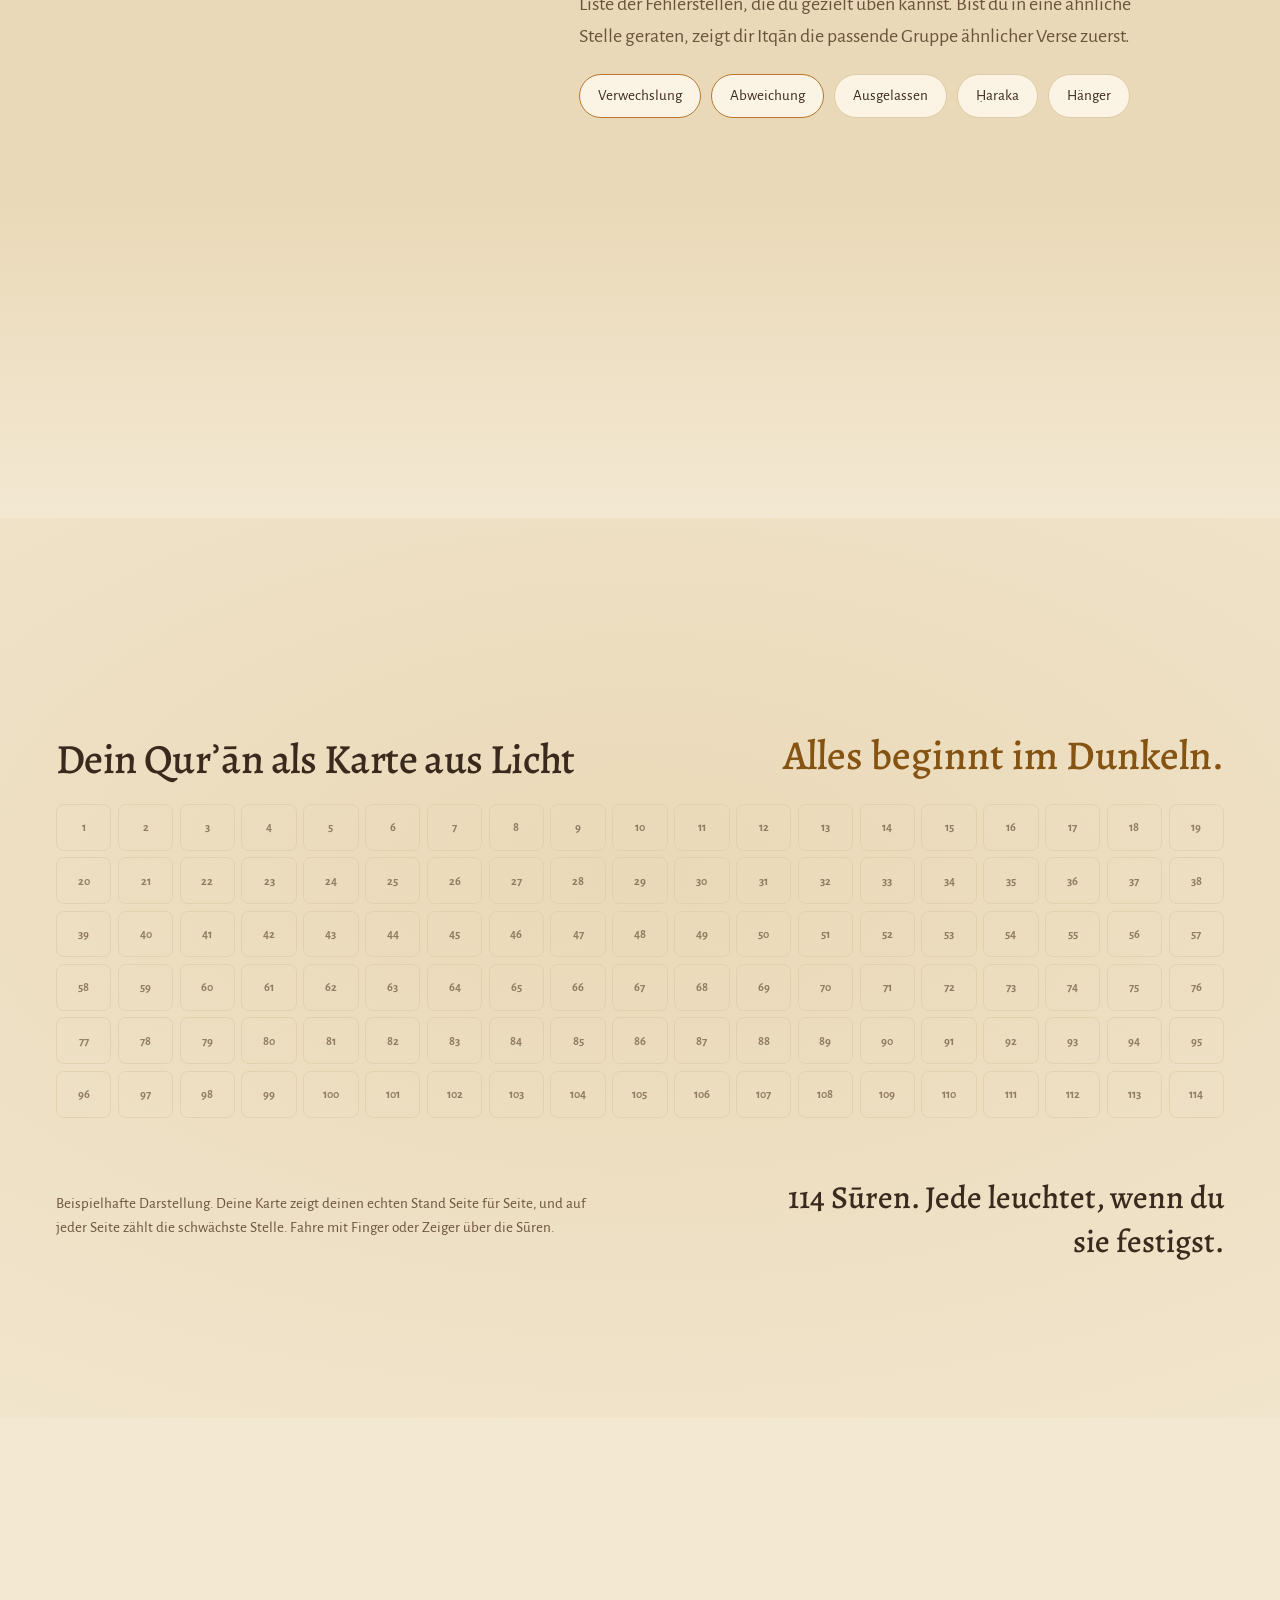
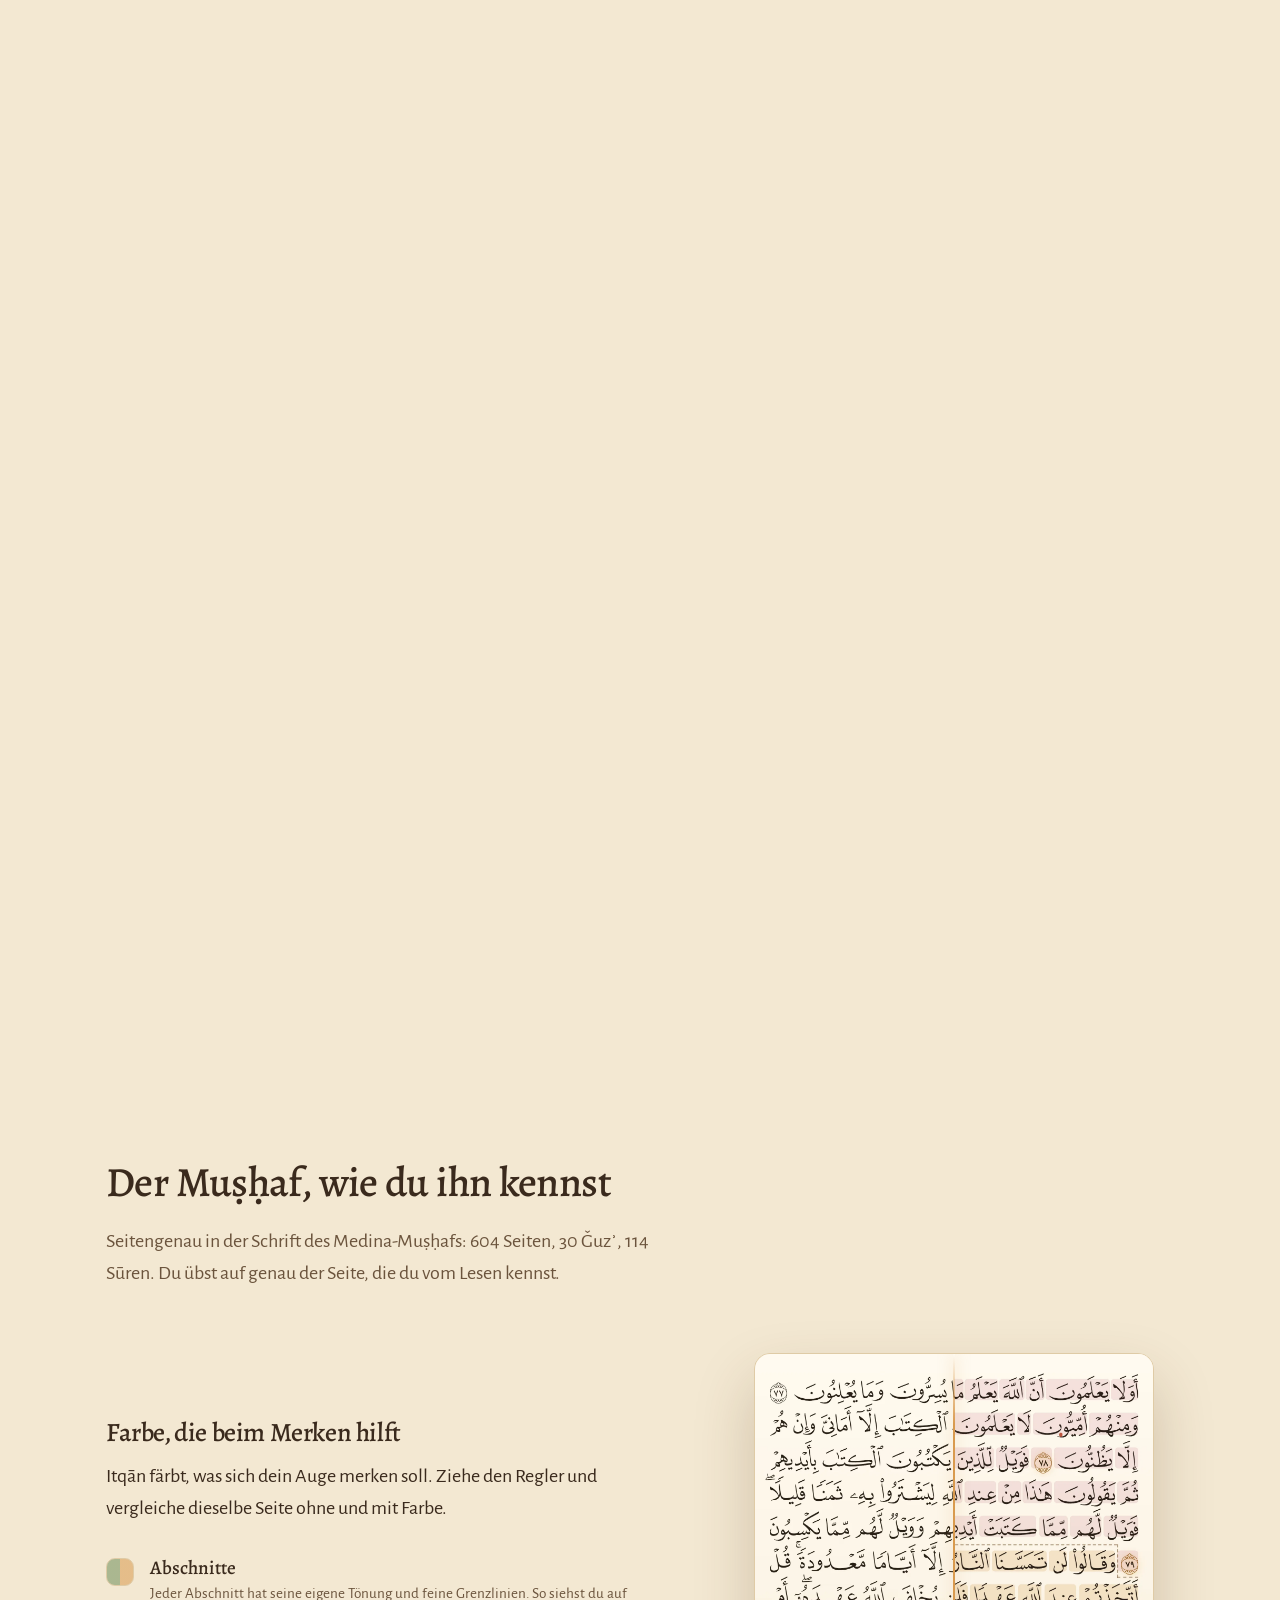
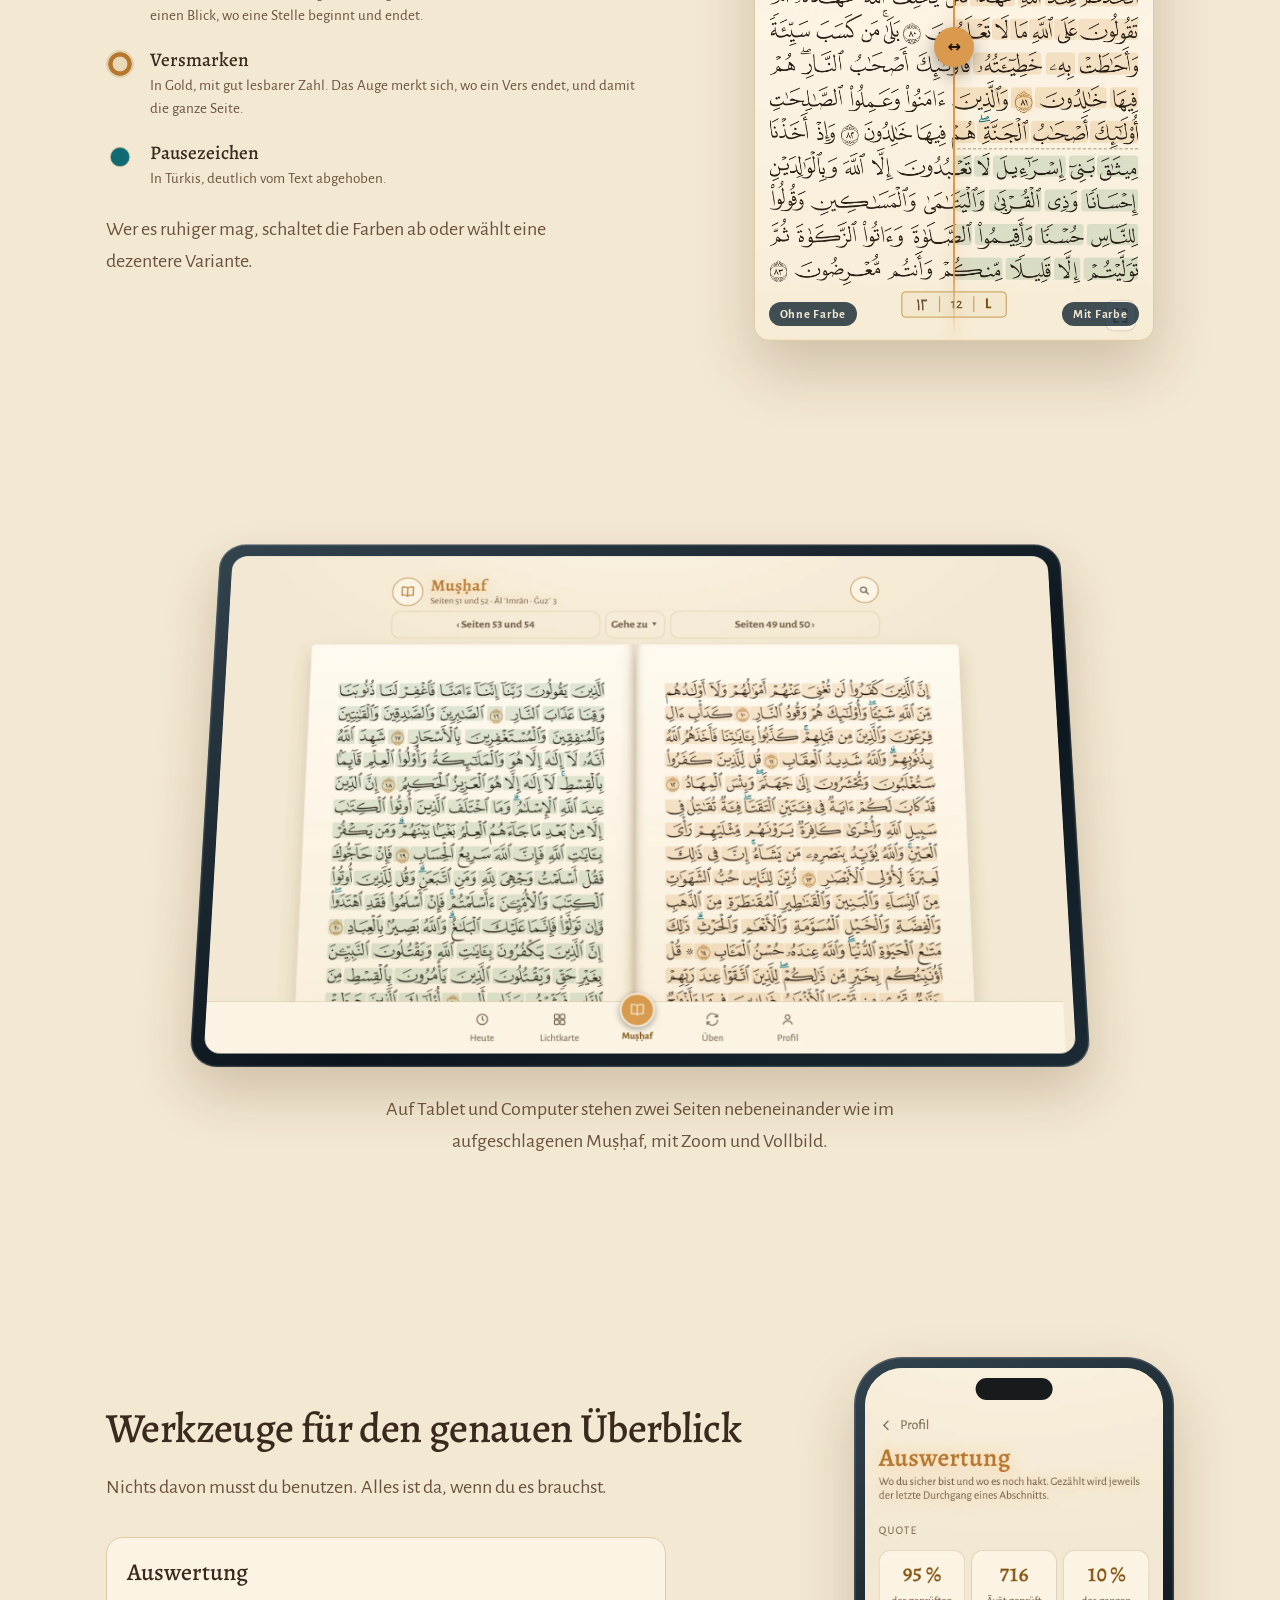
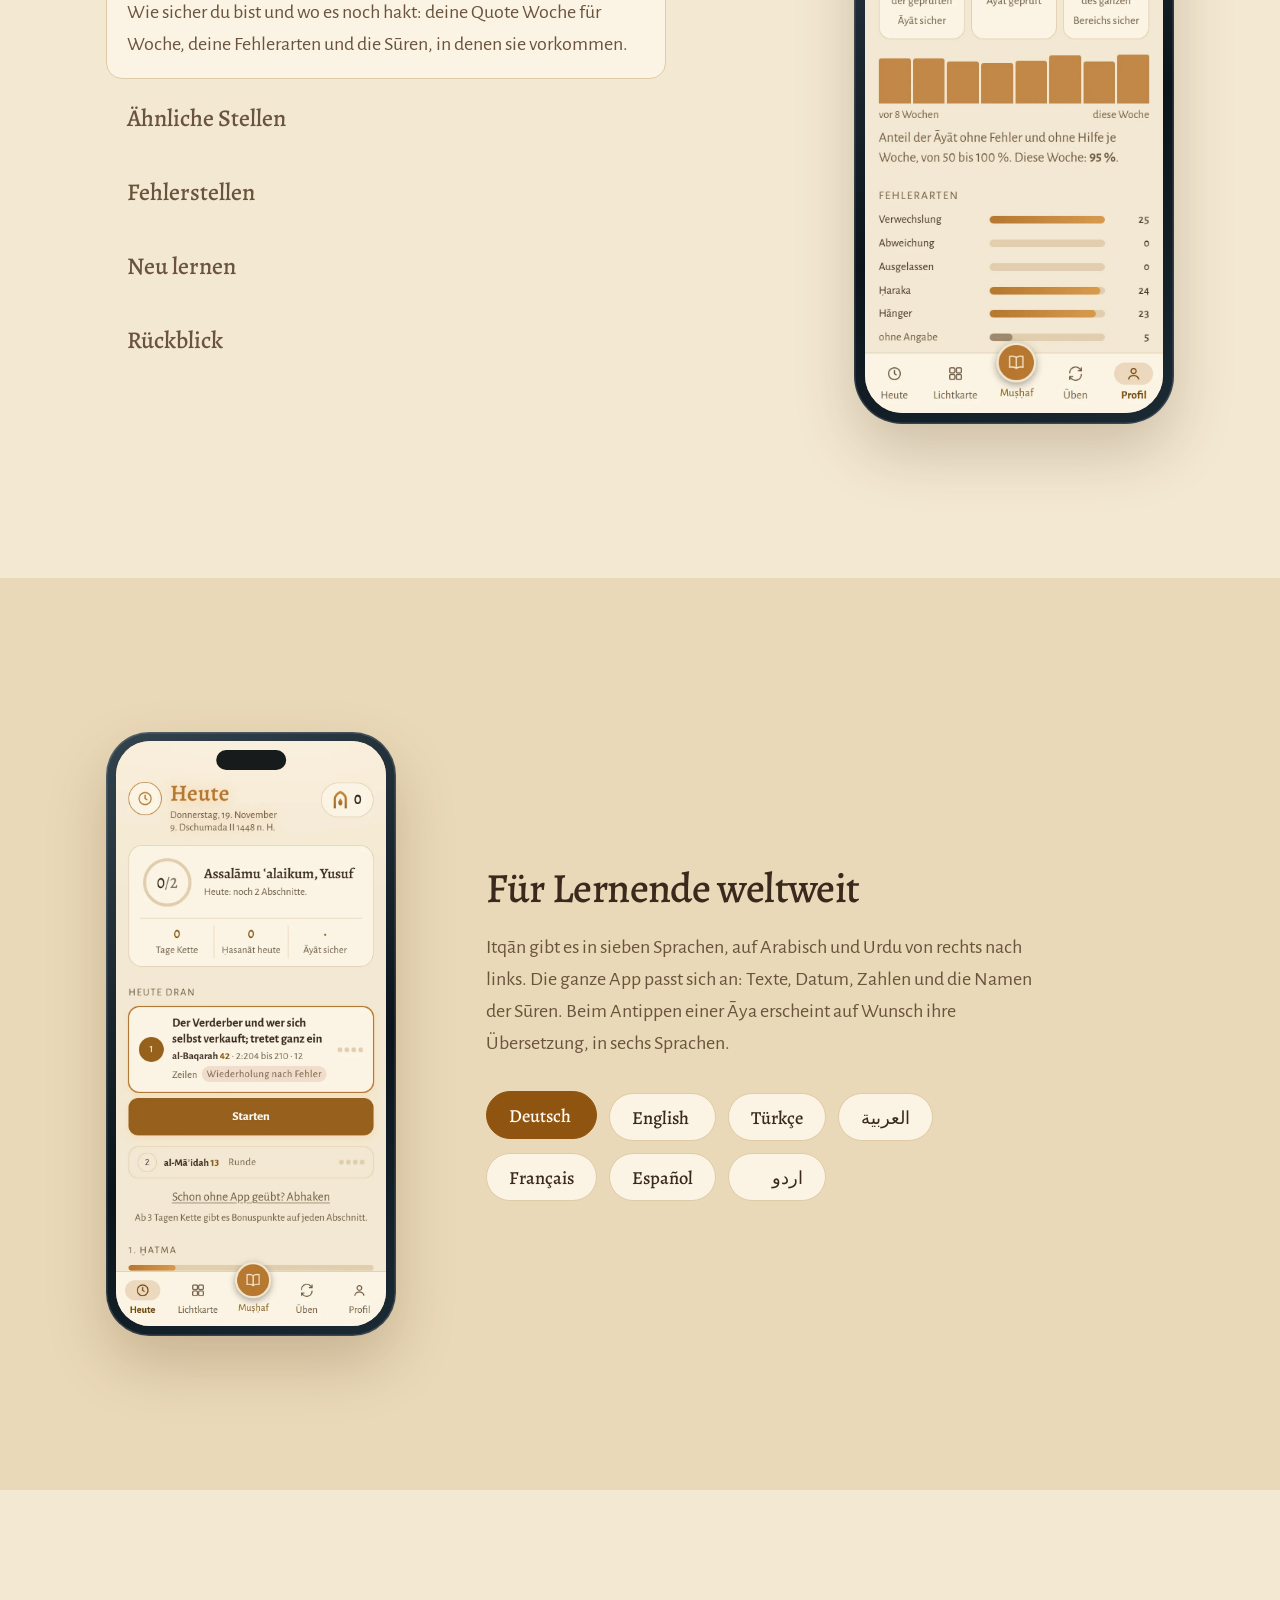
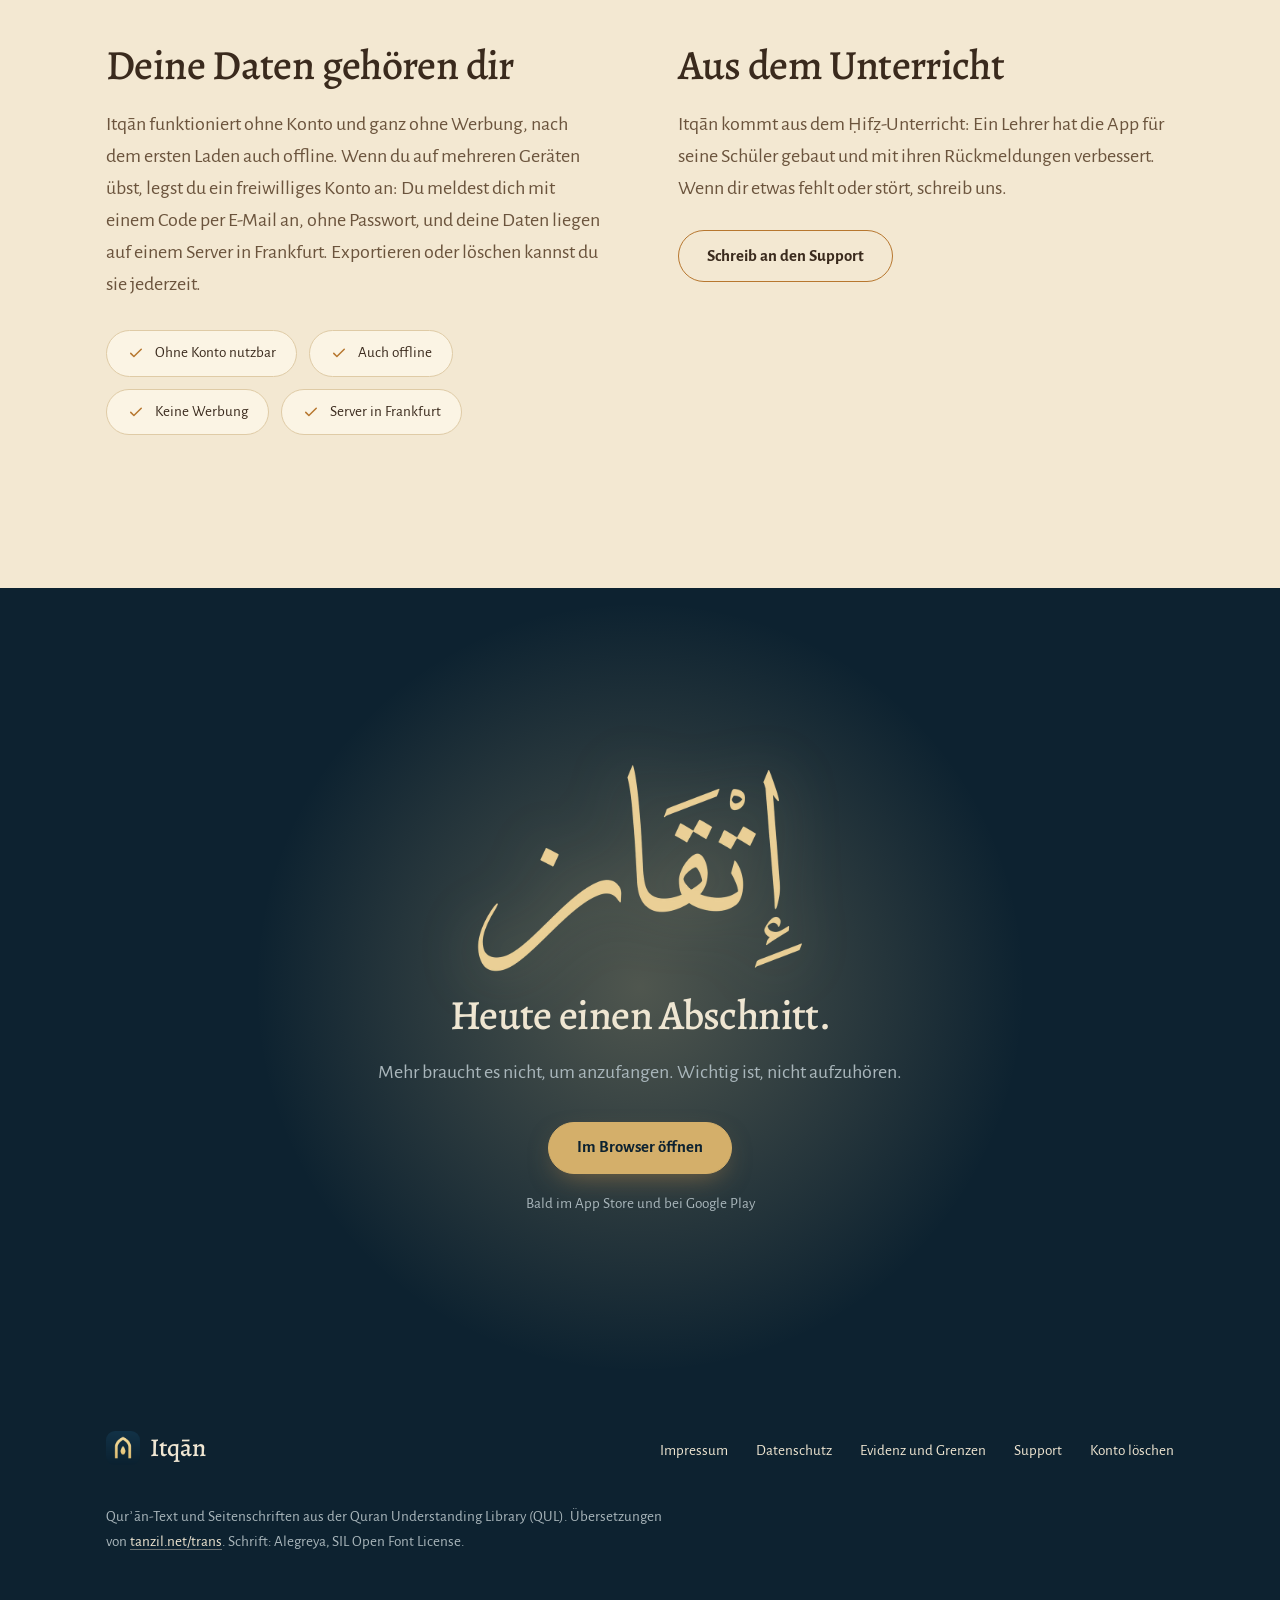
==== commit 05d8af6b: "Website: Seiten Support und Konto loeschen (DE und EN), Datenschutz mit Art. 9 Abs. 2 lit. a DSGVO, " ====
--- a/index.html
+++ b/index.html
@@ -13,7 +13,7 @@
 <link rel="icon" href="icons/favicon-32.png" sizes="32x32"><link rel="apple-touch-icon" href="icons/apple-touch-icon.png">
 <script>(function(){var d=document.documentElement;d.className='no-js';var t=null;try{t=localStorage.getItem('itqan-site-thema')}catch(e){}if(t!=='hell'&&t!=='dunkel')t=matchMedia('(prefers-color-scheme: dark)').matches?'dunkel':'hell';d.dataset.theme=t})()</script>
 <link rel="preload" href="fonts/Alegreya-500-latin.woff2" as="font" type="font/woff2" crossorigin>
-<link rel="stylesheet" href="css/site.css?v=f67faa3a">
+<link rel="stylesheet" href="css/site.css?v=f6126dd2">
 </head>
 <body id="top">
 <svg width="0" height="0" style="position:absolute" aria-hidden="true" focusable="false"><defs>
@@ -162,7 +162,7 @@
 
 <footer class="fuss"><div class="wrap">
   <a class="logo" href="#top" style="color:#efe6d2" aria-label="Itqān"><img src="icons/icon-192.png" width="34" height="34" alt="">Itqān</a>
-  <nav aria-label="Links"><a href="impressum.html">Impressum</a><a href="datenschutz.html">Datenschutz</a><a href="evidenz.html">Evidenz und Grenzen</a><a href="mailto:support@itqan.at">Support</a></nav>
+  <nav aria-label="Links"><a href="impressum.html">Impressum</a><a href="datenschutz.html">Datenschutz</a><a href="evidenz.html">Evidenz und Grenzen</a><a href="support.html">Support</a><a href="konto-loeschen.html">Konto löschen</a></nav>
   <p>Qurʾān-Text und Seitenschriften aus der Quran Understanding Library (QUL). Übersetzungen von <a href="https://tanzil.net/trans/">tanzil.net/trans</a>. Schrift: Alegreya, SIL Open Font License.</p>
 </div></footer>
 <script src="js/site.js?v=b1ad20b4" defer></script>
--- a/css/site.css
+++ b/css/site.css
@@ -316,7 +316,8 @@
 .recht h1{font-size:var(--t-h2);margin-bottom:34px}
 .recht h2{font-size:var(--t-h3);max-width:none;margin:40px 0 12px}
 .recht p,.recht li{max-width:var(--lese);margin-top:10px;color:var(--text)}
-.recht ul{padding-left:1.2em}
+.recht ul,.recht ol{padding-left:1.2em}
+.recht h3{font-size:var(--t-h4);max-width:none;margin:28px 0 2px}
 .recht .hinweis{border:1px dashed var(--gold-d);border-radius:14px;padding:16px 20px;color:var(--leise);margin-bottom:26px}
 
 /* weniger Bewegung */
